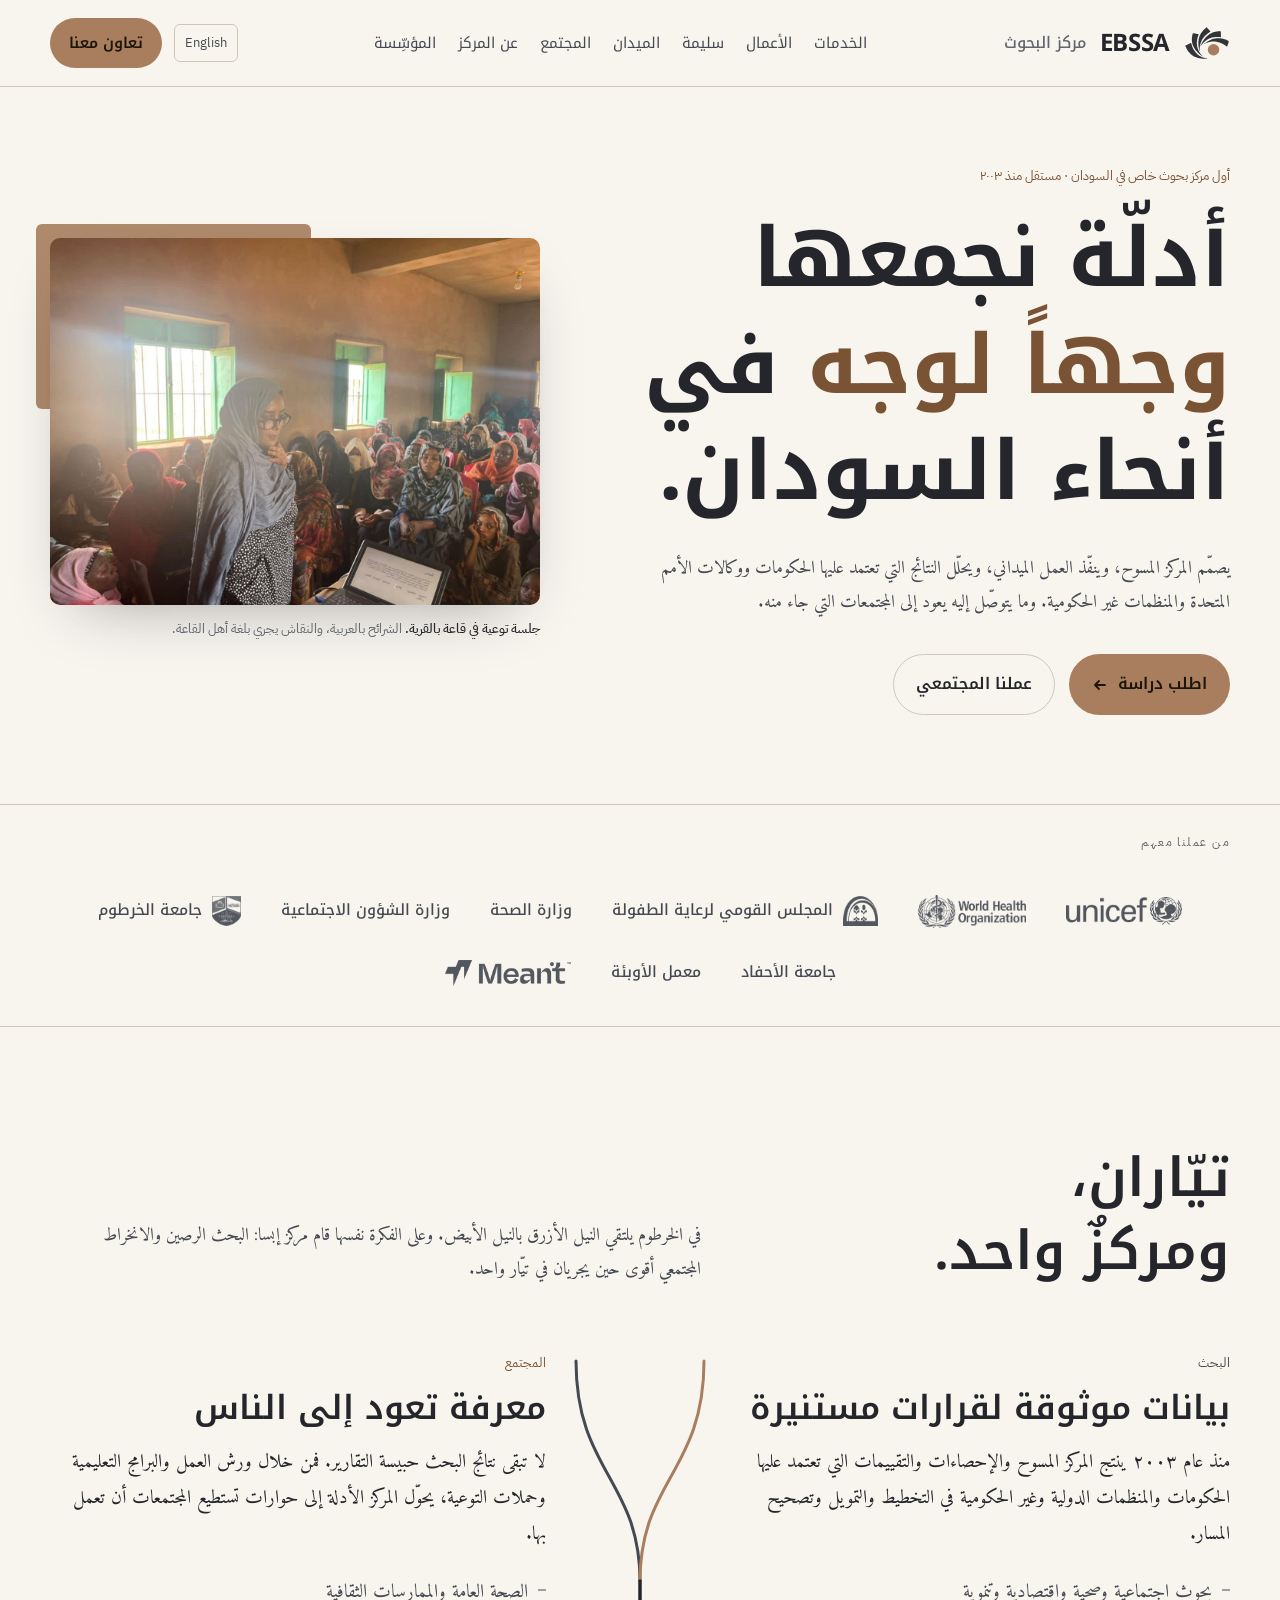
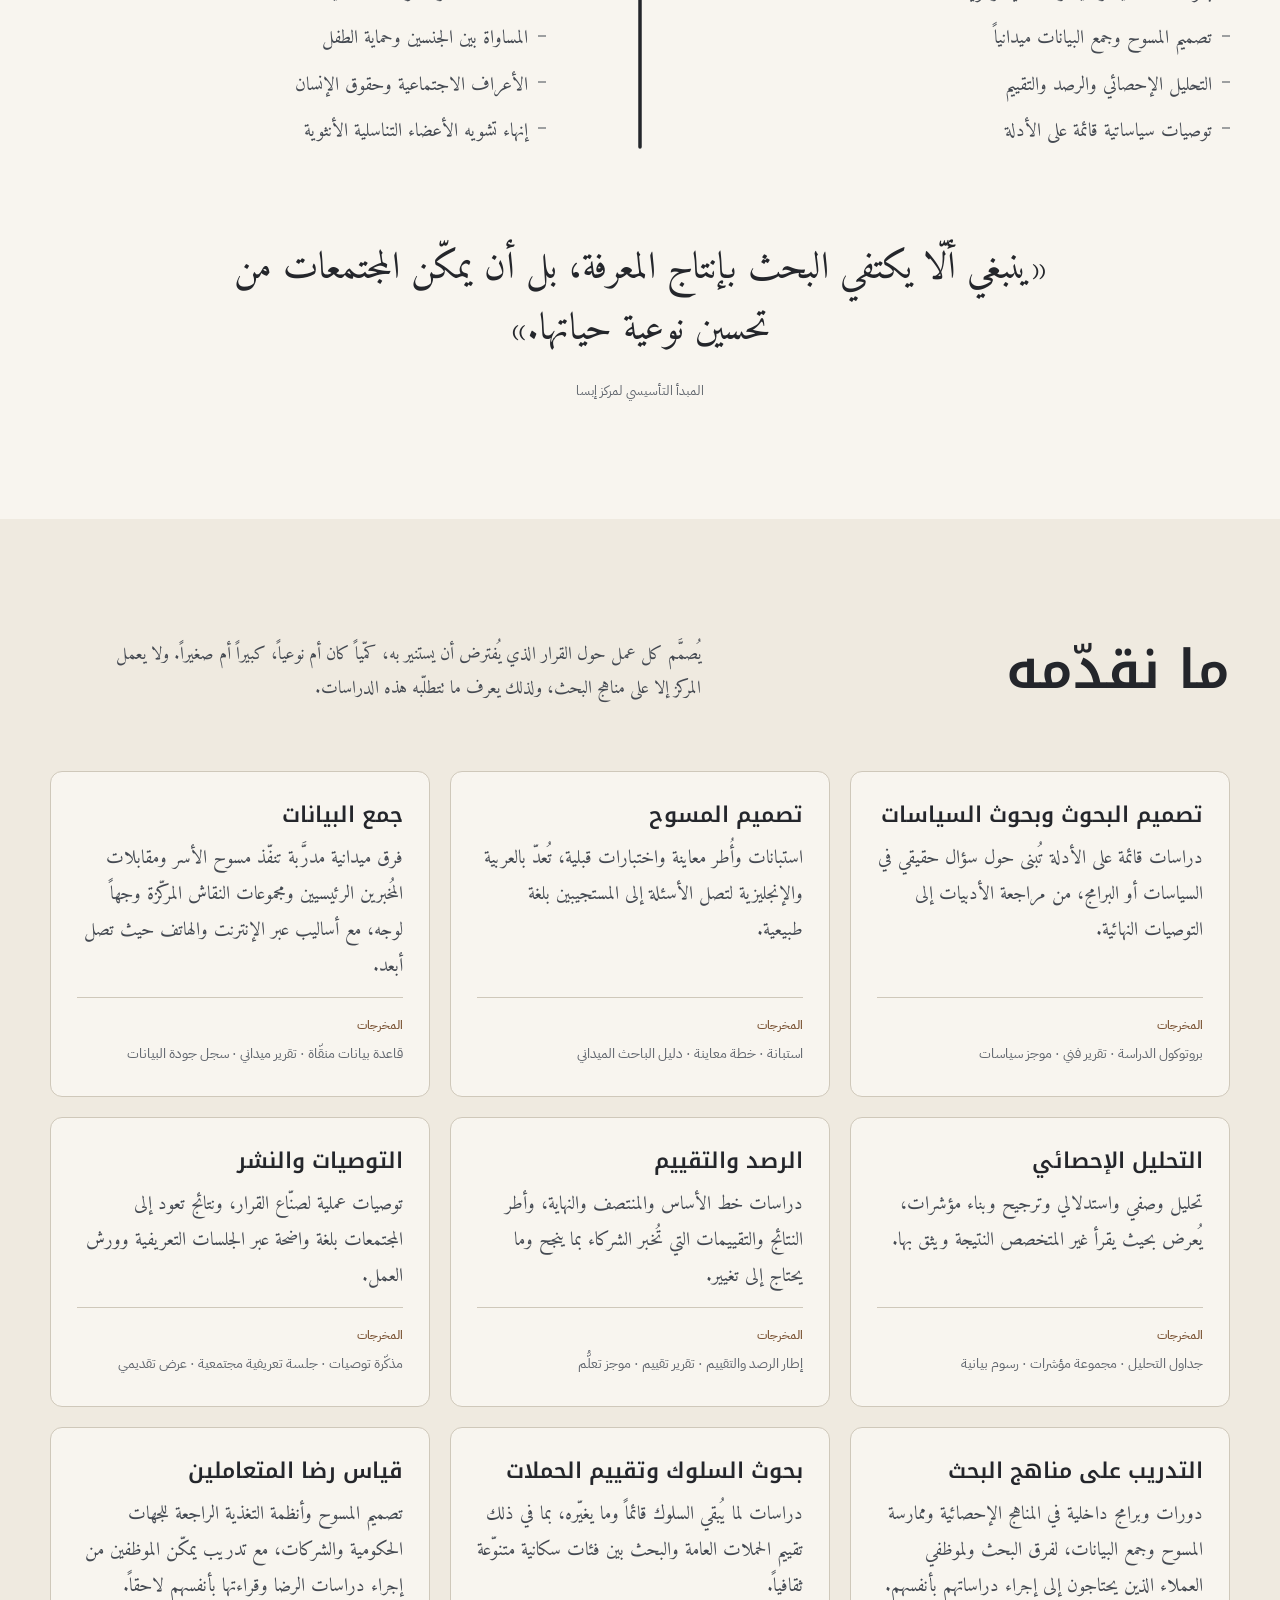
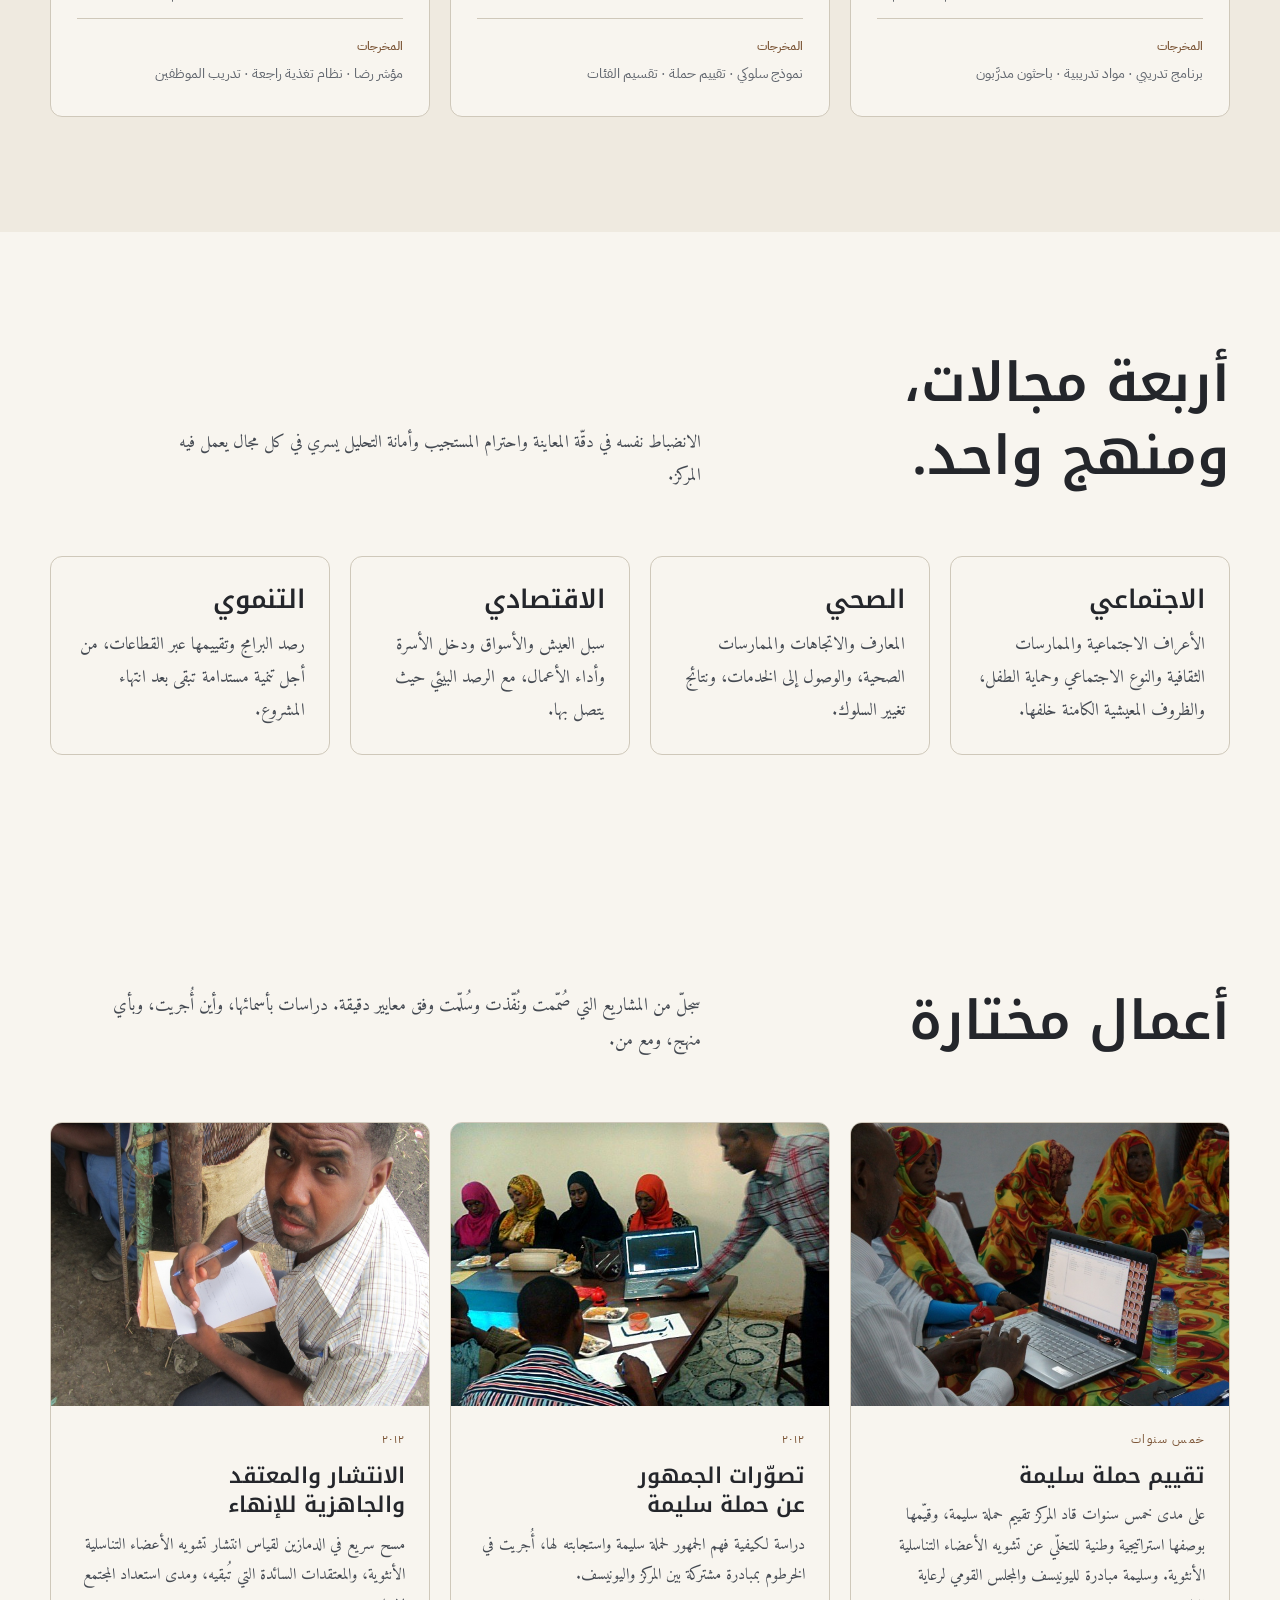
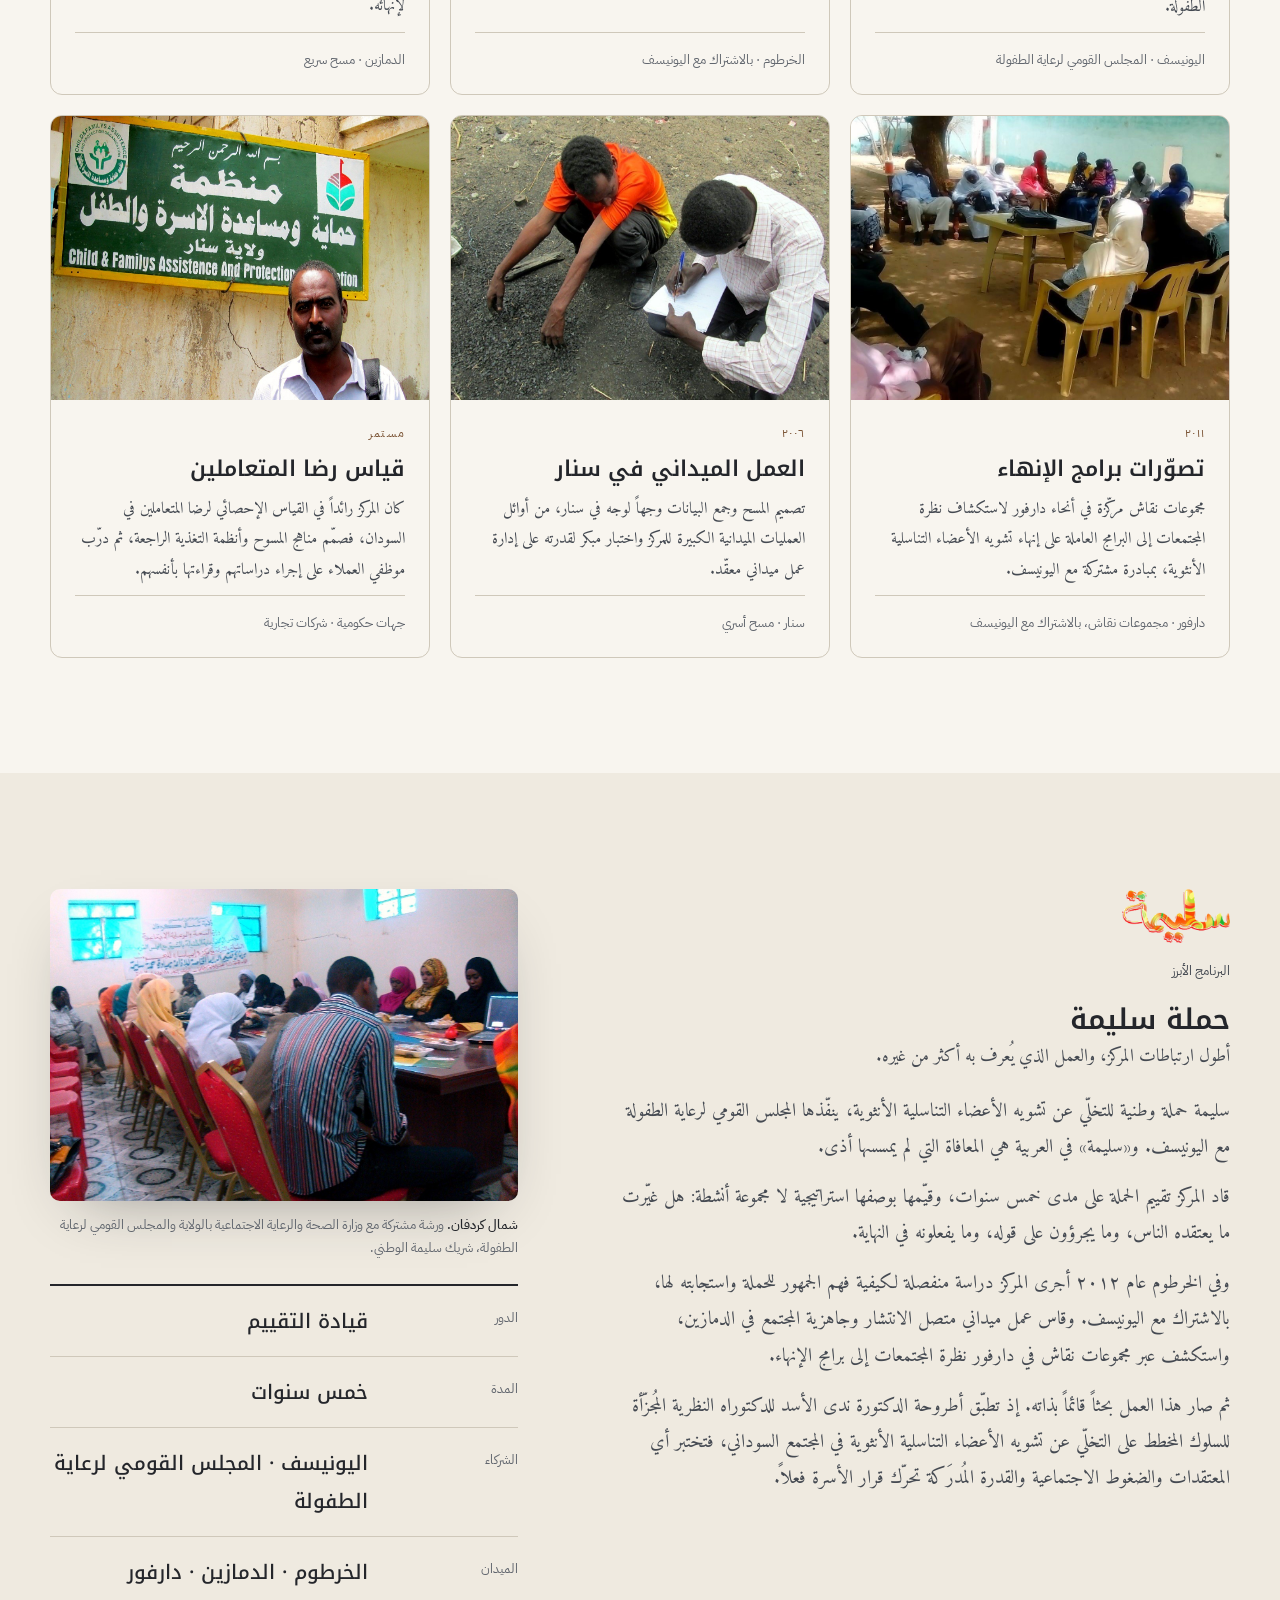
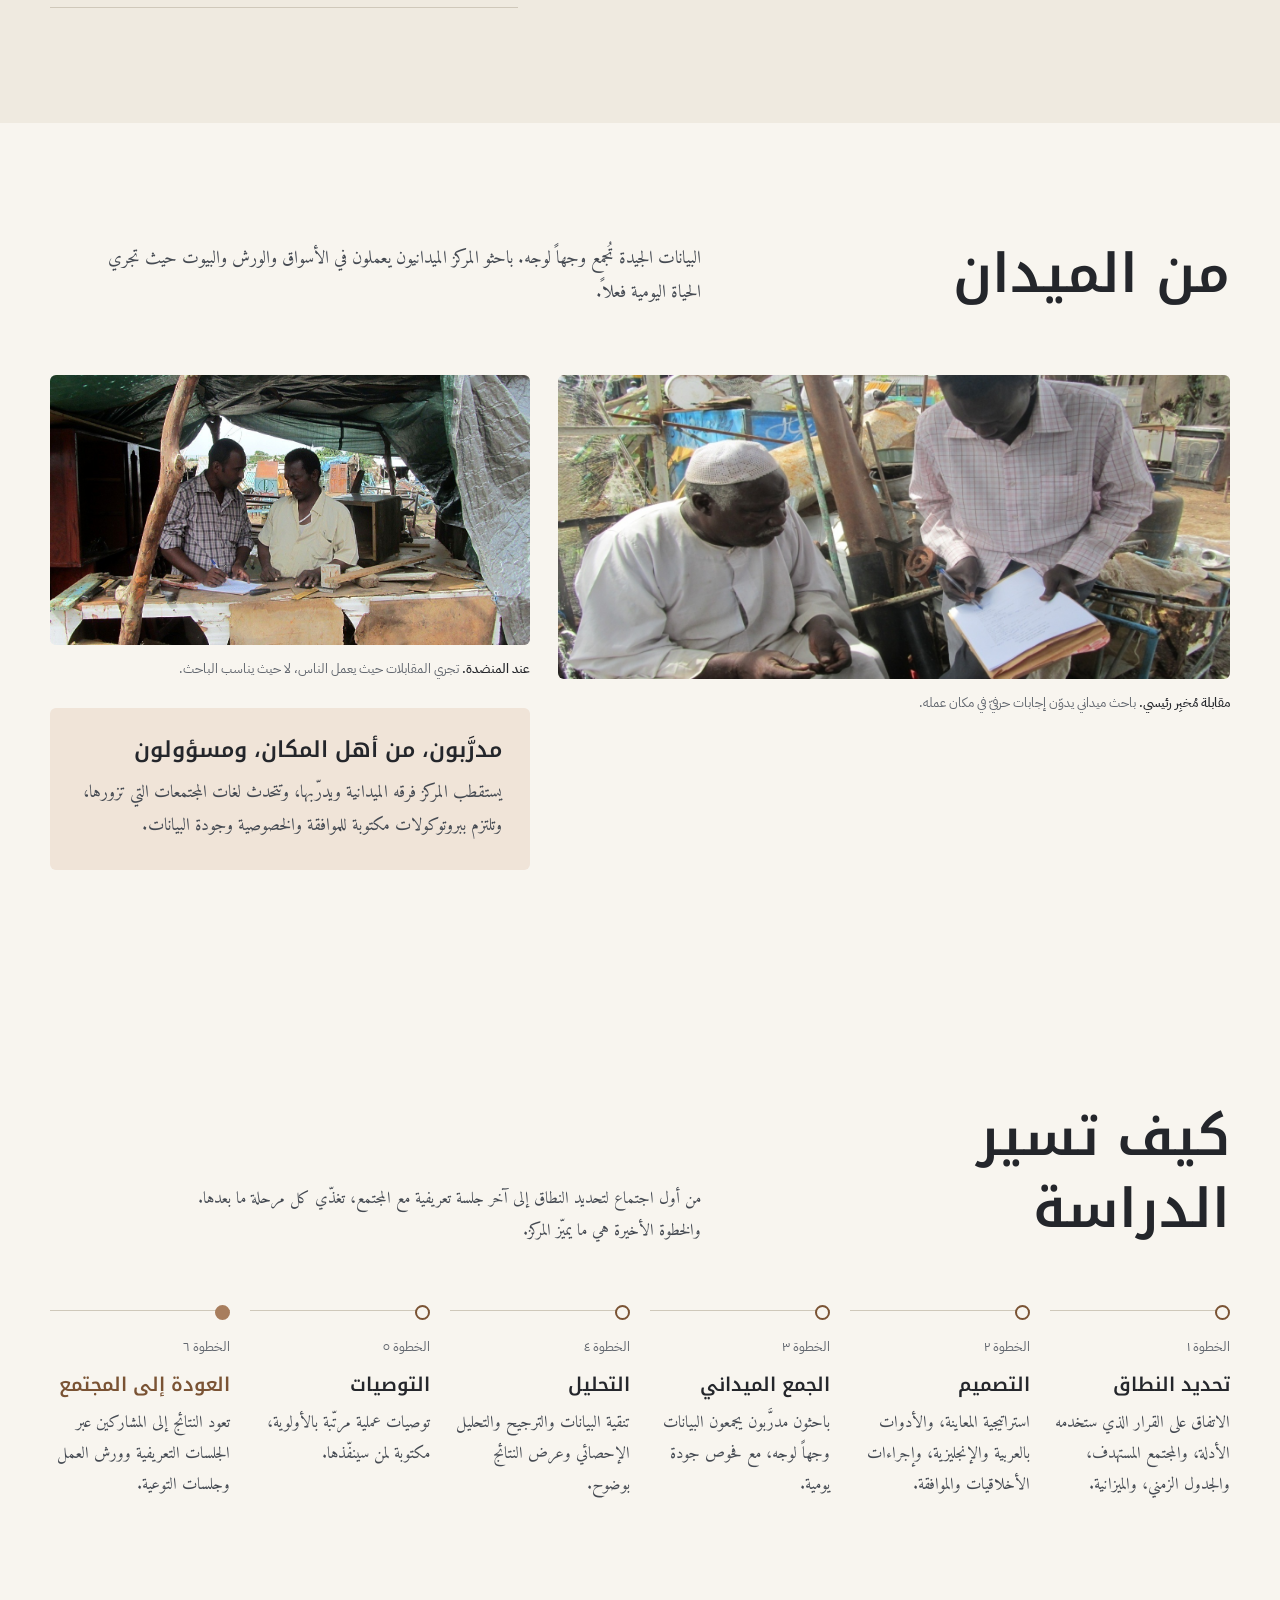
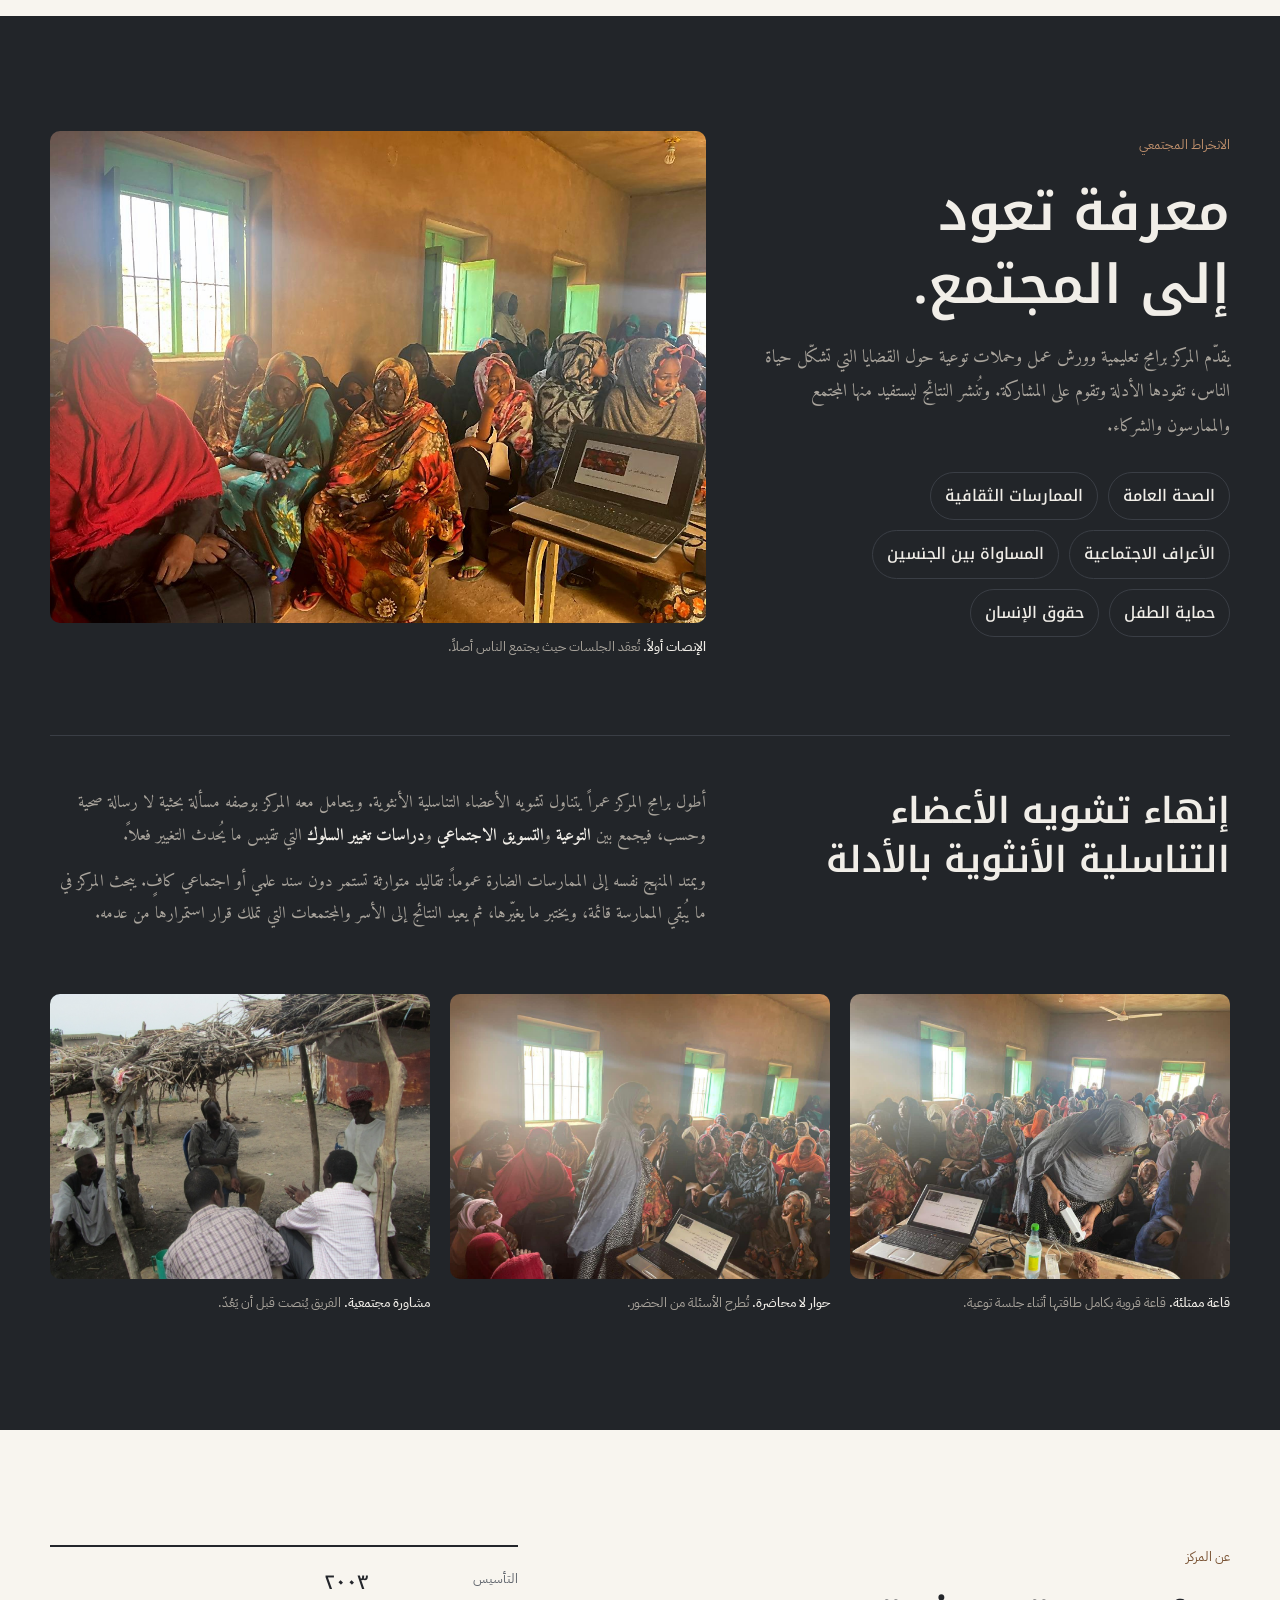
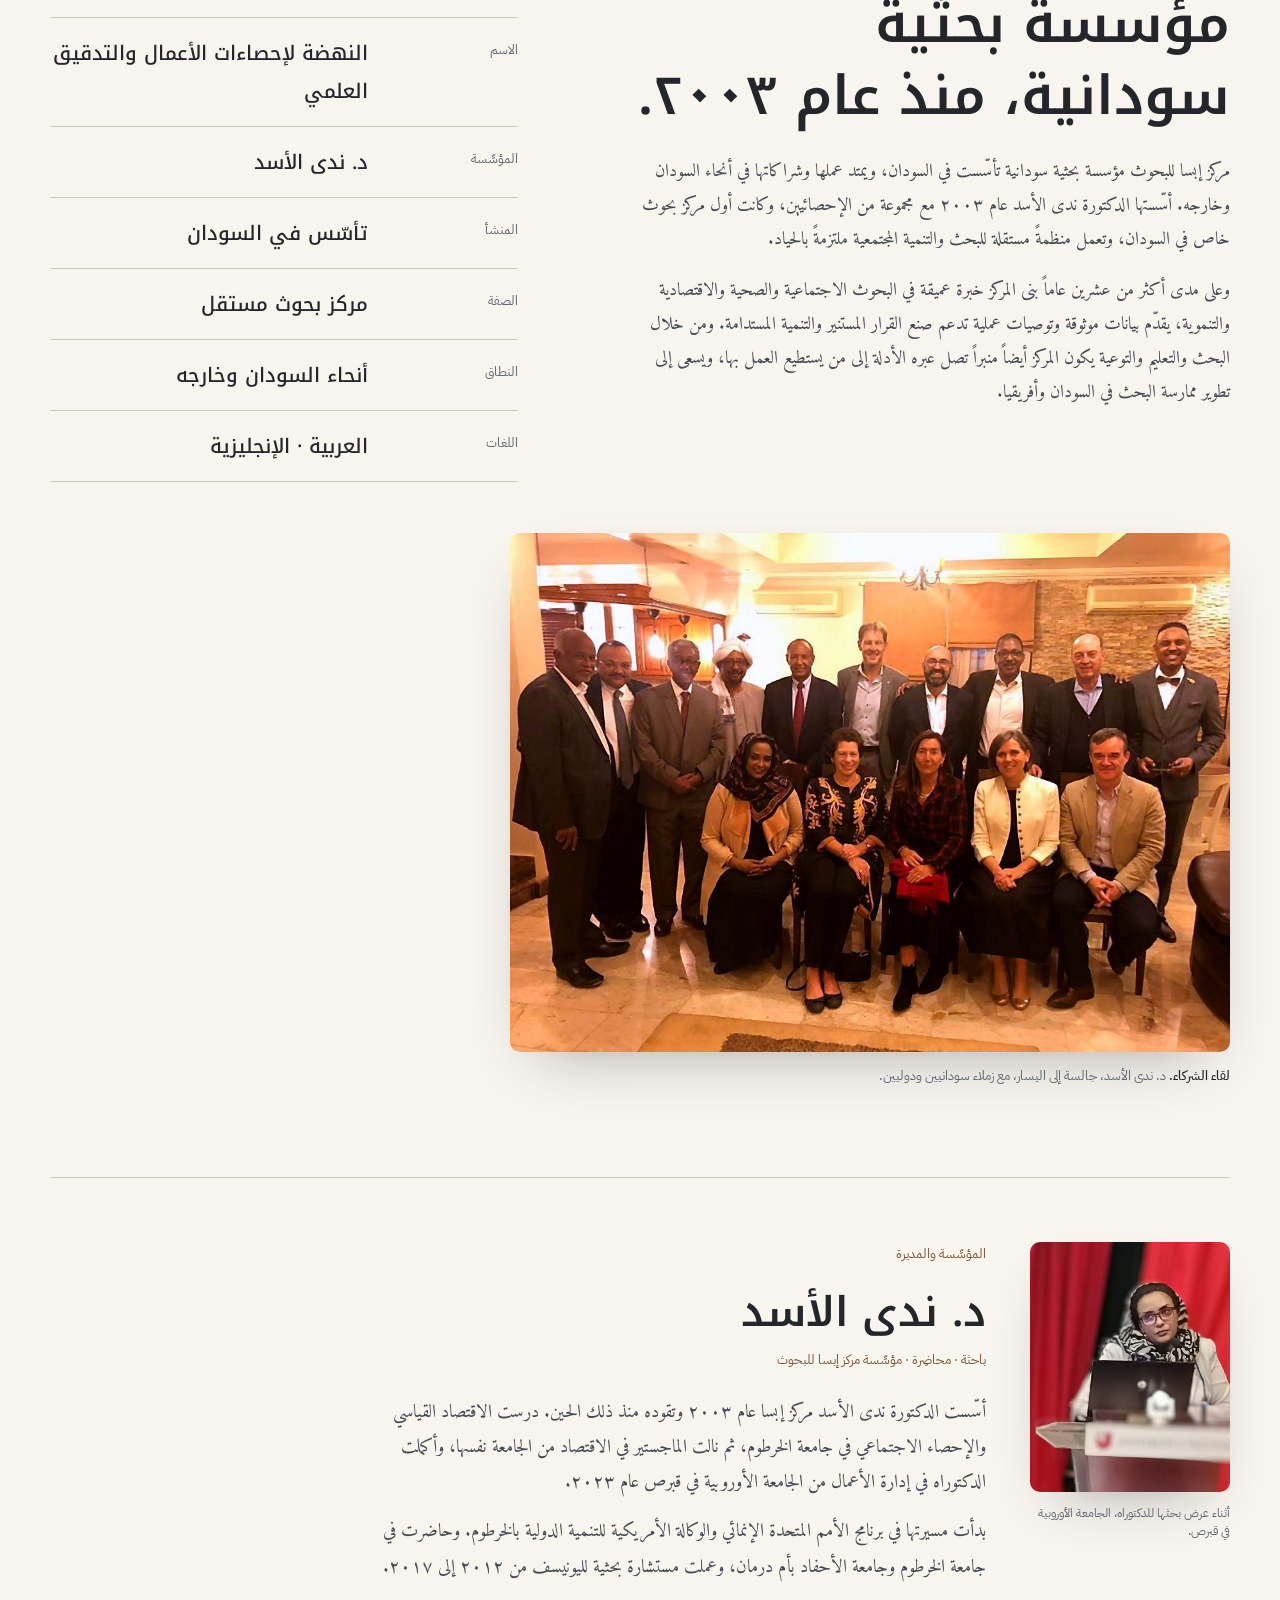
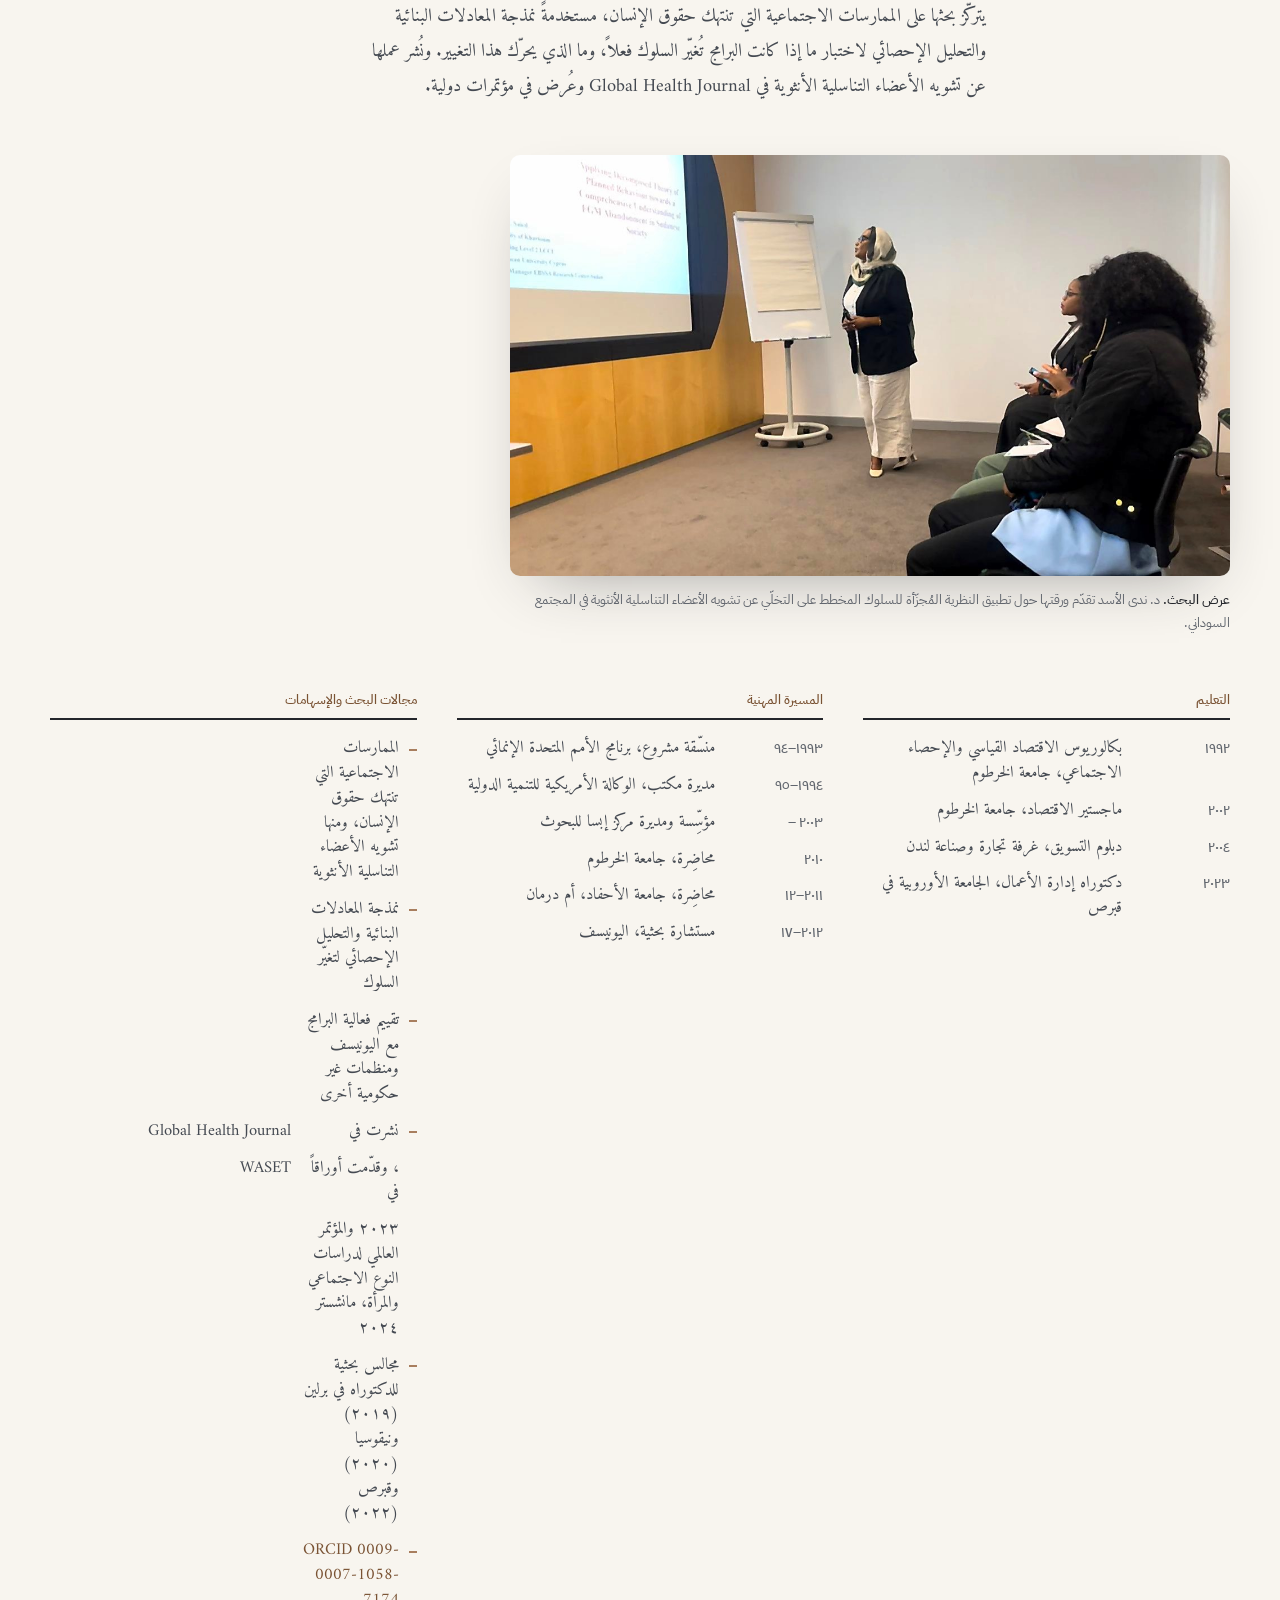
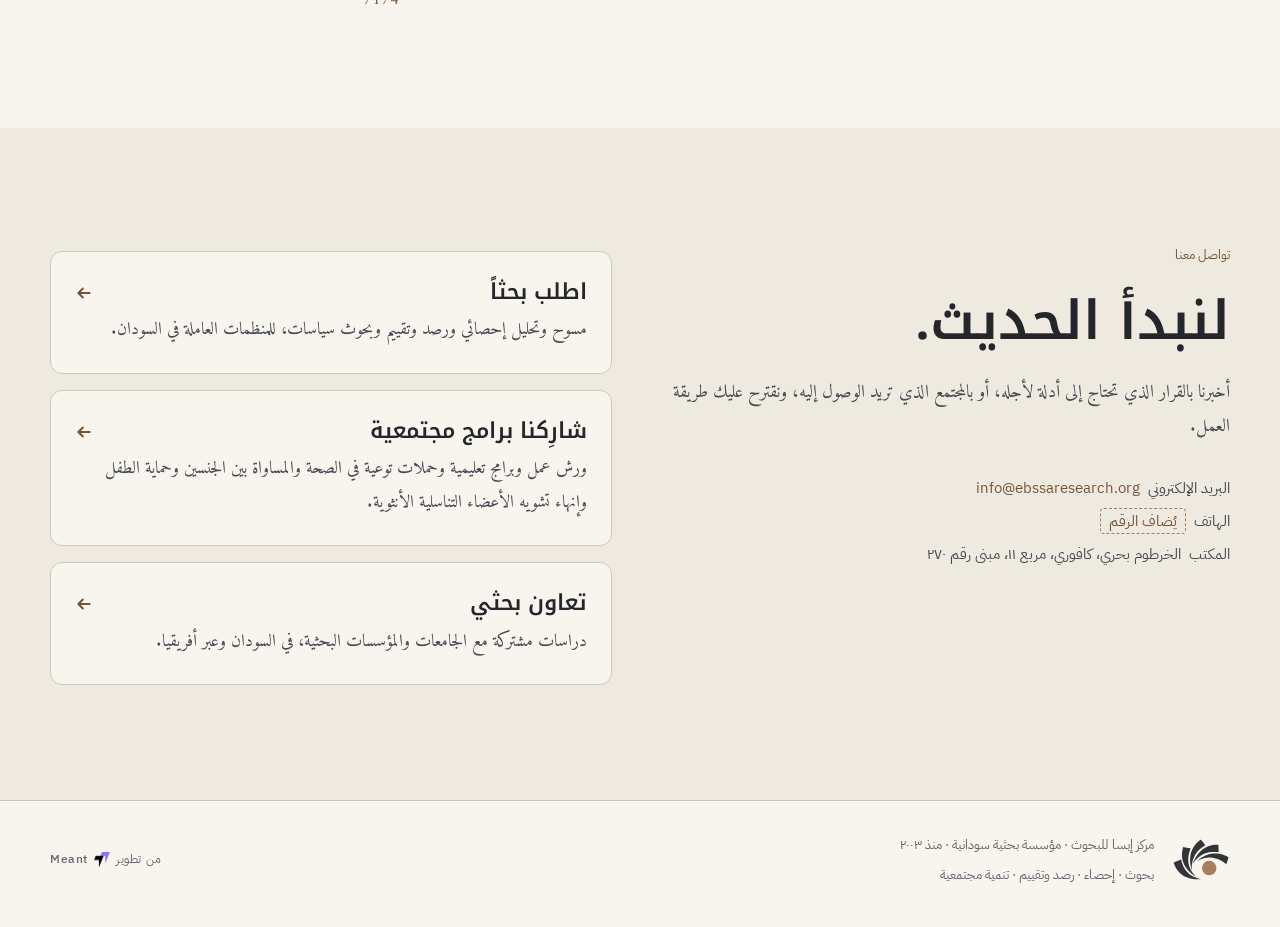
==== ar/index.html @ e66cce64 "Rework the hero, and give every partner a readable name The hero photograph is now Dr. Nada Alassad " ====
<!doctype html>
<html lang="ar" dir="rtl">
<head>
<meta charset="utf-8">
<meta name="viewport" content="width=device-width, initial-scale=1">
<link rel="icon" type="image/svg+xml" href="../images/ebssa-mark.svg">
<link rel="apple-touch-icon" href="../images/ebssa-icon-180.png">
<title>مركز إبسا للبحوث</title>
<meta name="description" content="مركز إبسا للبحوث مؤسسة بحثية سودانية تقدّم البحوث والتحليل الإحصائي والرصد والتقييم والتنمية المجتمعية منذ ٢٠٠٣.">
<link rel="canonical" href="https://www.ebssaresearch.org/ar/">
<meta property="og:type" content="website">
<meta property="og:site_name" content="EBSSA Research Center">
<meta property="og:title" content="مركز إبسا للبحوث">
<meta property="og:description" content="مركز إبسا للبحوث مؤسسة بحثية سودانية تقدّم البحوث والتحليل الإحصائي والرصد والتقييم والتنمية المجتمعية منذ ٢٠٠٣.">
<meta property="og:url" content="https://www.ebssaresearch.org/ar/">
<meta property="og:image" content="https://www.ebssaresearch.org/images/share.jpg">
<meta property="og:image:secure_url" content="https://www.ebssaresearch.org/images/share.jpg">
<meta property="og:image:type" content="image/jpeg">
<meta property="og:image:width" content="1200">
<meta property="og:image:height" content="630">
<meta property="og:image:alt" content="شعار مركز إبسا للبحوث بجانب صورة من جلسة توعية مجتمعية في السودان">
<meta property="og:locale" content="ar_SD">
<meta property="og:locale:alternate" content="en_US">
<meta name="twitter:image" content="https://www.ebssaresearch.org/images/share.jpg">
<meta name="twitter:image:alt" content="شعار مركز إبسا للبحوث بجانب صورة من جلسة توعية مجتمعية في السودان">
<meta name="twitter:card" content="summary_large_image">
<link rel="alternate" hreflang="en" href="https://www.ebssaresearch.org/">
<link rel="alternate" hreflang="ar" href="https://www.ebssaresearch.org/ar/">
<link rel="preconnect" href="https://fonts.googleapis.com">
<link rel="preconnect" href="https://fonts.gstatic.com" crossorigin>
<link rel="stylesheet" href="https://fonts.googleapis.com/css2?family=Amiri:wght@400;700&family=IBM+Plex+Sans+Arabic:wght@400;500;600&family=Noto+Kufi+Arabic:wght@500;600;700&display=swap">
<link rel="stylesheet" href="../styles.css">
<script type="application/ld+json">
{
  "@context": "https://schema.org",
  "@type": "ResearchOrganization",
  "name": "EBSSA Research Center",
  "alternateName": "مركز إبسا للبحوث",
  "url": "https://www.ebssaresearch.org/",
  "logo": "https://www.ebssaresearch.org/images/ebssa-logo.png",
  "image": "https://www.ebssaresearch.org/images/share.jpg",
  "email": "info@ebssaresearch.org",
  "foundingDate": "2003",
  "founder": {
    "@type": "Person",
    "name": "Dr. Nada Alassad",
    "jobTitle": "Founder and Director",
    "identifier": "https://orcid.org/0009-0007-1058-7174"
  },
  "address": {
    "@type": "PostalAddress",
    "streetAddress": "Kafori, Block 11, Building 270",
    "addressLocality": "Khartoum North",
    "addressCountry": "SD"
  },
  "areaServed": "Sudan",
  "knowsLanguage": [
    "en",
    "ar"
  ],
  "description": "EBSSA Research Center is a Sudanese research institution established in Sudan, delivering research, statistical analysis, monitoring and evaluation, and community development since 2003."
}
</script>
</head>
<body>
<header class="nav">
  <div class="wrap">
    <a class="brand" href="#top" aria-label="مركز إبسا للبحوث، الصفحة الرئيسية">
      <img src="../images/ebssa-mark.svg" width="30" height="30" alt="" aria-hidden="true">
      <b>EBSSA</b><span>مركز البحوث</span>
    </a>
    <nav class="links" aria-label="أقسام الصفحة">
      <a href="#services">الخدمات</a>
      <a href="#work">الأعمال</a>
      <a href="#saleema">سليمة</a>
      <a href="#field">الميدان</a>
      <a href="#community">المجتمع</a>
      <a href="#about">عن المركز</a>
      <a href="#founder">المؤسِّسة</a>
    </nav>
    <div style="display:flex;gap:12px;align-items:center">
      <a class="lang" href="../" lang="en" dir="ltr" title="English version">English</a>
      <a class="btn btn-primary" href="#contact">تعاون معنا</a>
    </div>
  </div>
</header>

<main id="top">
  <section class="hero">
    <div class="wrap">
      <div>
        <p class="eyebrow">أول مركز بحوث خاص في السودان · مستقل منذ ٢٠٠٣</p>
        <h1>أدلّة نجمعها <em>وجهاً لوجه</em> في أنحاء السودان.</h1>
        <p class="lede">يصمّم المركز المسوح، وينفّذ العمل الميداني، ويحلّل النتائج التي تعتمد عليها الحكومات ووكالات الأمم المتحدة والمنظمات غير الحكومية. وما يتوصّل إليه يعود إلى المجتمعات التي جاء منه.</p>
        <div class="cta">
          <a class="btn btn-primary" href="#contact">اطلب دراسة <svg viewBox="0 0 16 16" fill="none" stroke="currentColor" stroke-width="1.8" stroke-linecap="round" stroke-linejoin="round" aria-hidden="true"><path d="M3 8h10M9 4l4 4-4 4"/></svg></a>
          <a class="btn btn-ghost" href="#community">عملنا المجتمعي</a>
        </div>
      </div>
      <figure class="figure">
        <img src="../images/awareness-session-speaking.jpg" width="1280" height="958" alt="الدكتورة ندى الأسد تتحدث إلى قاعة ممتلئة بالنساء الجالسات في قاعة قروية تدخلها أشعة الشمس عبر نوافذ خضراء، وأمامها حاسوب يعرض شرائح بالعربية.">
        <figcaption><b>جلسة توعية في قاعة بالقرية.</b> الشرائح بالعربية، والنقاش يجري بلغة أهل القاعة.</figcaption>
      </figure>
    </div>
    <div class="clients">
      <div class="wrap">
        <p class="label">من عملنا معهم</p>
        <ul class="partner-band">
          <li><a href="https://www.unicef.org/sudan/" target="_blank" rel="noopener noreferrer"><span class="lg l-unicef" role="img" aria-label="UNICEF"></span></a></li>
          <li><a href="https://www.emro.who.int/countries/sdn" target="_blank" rel="noopener noreferrer"><span class="lg l-who" role="img" aria-label="World Health Organization"></span></a></li>
          <li><a href="https://www.nccw.gov.sd" target="_blank" rel="noopener noreferrer"><span class="lg l-nccw" aria-hidden="true"></span><span class="pn">المجلس القومي لرعاية الطفولة</span></a></li>
          <li><span>وزارة الصحة</span></li>
          <li><span>وزارة الشؤون الاجتماعية</span></li>
          <li><a href="https://uofk.edu" target="_blank" rel="noopener noreferrer"><span class="lg l-uofk" aria-hidden="true"></span><span class="pn">جامعة الخرطوم</span></a></li>
          <li><span>جامعة الأحفاد</span></li>
          <li><span>معمل الأوبئة</span></li>
          <li><a href="https://meant.space" target="_blank" rel="noopener noreferrer"><span class="lg l-meant" role="img" aria-label="Meant"></span></a></li>
        </ul>
      </div>
    </div>
  </section>

  <section class="sec confluence" id="mission">
    <div class="wrap">
      <div class="sec-head">
        <h2>تيّاران، ومركزٌ واحد.</h2>
        <p class="lede">في الخرطوم يلتقي النيل الأزرق بالنيل الأبيض. وعلى الفكرة نفسها قام مركز إبسا: البحث الرصين والانخراط المجتمعي أقوى حين يجريان في تيّار واحد.</p>
      </div>
      <div class="grid">
        <div class="current research">
          <span class="tag">البحث</span>
          <h3>بيانات موثوقة لقرارات مستنيرة</h3>
          <p>منذ عام ٢٠٠٣ ينتج المركز المسوح والإحصاءات والتقييمات التي تعتمد عليها الحكومات والمنظمات الدولية وغير الحكومية في التخطيط والتمويل وتصحيح المسار.</p>
          <ul>
            <li>بحوث اجتماعية وصحية واقتصادية وتنموية</li>
            <li>تصميم المسوح وجمع البيانات ميدانياً</li>
            <li>التحليل الإحصائي والرصد والتقييم</li>
            <li>توصيات سياساتية قائمة على الأدلة</li>
          </ul>
        </div>
        <div class="river" aria-hidden="true">
          <svg viewBox="0 0 140 400" preserveAspectRatio="xMidYMid meet">
            <g class="draw">
              <path class="a" d="M6 10 C6 120 70 130 70 230"/>
              <path class="b" d="M134 10 C134 120 70 130 70 230"/>
              <path class="c" d="M70 230 L70 396"/>
            </g>
          </svg>
        </div>
        <div class="current community">
          <span class="tag">المجتمع</span>
          <h3>معرفة تعود إلى الناس</h3>
          <p>لا تبقى نتائج البحث حبيسة التقارير. فمن خلال ورش العمل والبرامج التعليمية وحملات التوعية، يحوّل المركز الأدلة إلى حوارات تستطيع المجتمعات أن تعمل بها.</p>
          <ul>
            <li>الصحة العامة والممارسات الثقافية</li>
            <li>المساواة بين الجنسين وحماية الطفل</li>
            <li>الأعراف الاجتماعية وحقوق الإنسان</li>
            <li>إنهاء تشويه الأعضاء التناسلية الأنثوية</li>
          </ul>
        </div>
      </div>
      <blockquote class="quote">
        <p>«ينبغي ألّا يكتفي البحث بإنتاج المعرفة، بل أن يمكّن المجتمعات من تحسين نوعية حياتها.»</p>
        <cite>المبدأ التأسيسي لمركز إبسا</cite>
      </blockquote>
    </div>
  </section>

  <section class="sec services" id="services">
    <div class="wrap">
      <div class="sec-head">
        <h2>ما نقدّمه</h2>
        <p class="lede">يُصمَّم كل عمل حول القرار الذي يُفترض أن يستنير به، كمّياً كان أم نوعياً، كبيراً أم صغيراً. ولا يعمل المركز إلا على مناهج البحث، ولذلك يعرف ما تتطلّبه هذه الدراسات.</p>
      </div>
      <ul class="svc" aria-label="Services">
        <li class="card">
          <h3>تصميم البحوث وبحوث السياسات</h3>
          <p>دراسات قائمة على الأدلة تُبنى حول سؤال حقيقي في السياسات أو البرامج، من مراجعة الأدبيات إلى التوصيات النهائية.</p>
          <div class="out"><b>المخرجات</b>بروتوكول الدراسة · تقرير فني · موجز سياسات</div>
        </li>
        <li class="card">
          <h3>تصميم المسوح</h3>
          <p>استبانات وأُطر معاينة واختبارات قبلية، تُعدّ بالعربية والإنجليزية لتصل الأسئلة إلى المستجيبين بلغة طبيعية.</p>
          <div class="out"><b>المخرجات</b>استبانة · خطة معاينة · دليل الباحث الميداني</div>
        </li>
        <li class="card">
          <h3>جمع البيانات</h3>
          <p>فرق ميدانية مدرَّبة تنفّذ مسوح الأسر ومقابلات المُخبرين الرئيسيين ومجموعات النقاش المركّزة وجهاً لوجه، مع أساليب عبر الإنترنت والهاتف حيث تصل أبعد.</p>
          <div class="out"><b>المخرجات</b>قاعدة بيانات منقّاة · تقرير ميداني · سجل جودة البيانات</div>
        </li>
        <li class="card">
          <h3>التحليل الإحصائي</h3>
          <p>تحليل وصفي واستدلالي وترجيح وبناء مؤشرات، يُعرض بحيث يقرأ غير المتخصص النتيجة ويثق بها.</p>
          <div class="out"><b>المخرجات</b>جداول التحليل · مجموعة مؤشرات · رسوم بيانية</div>
        </li>
        <li class="card">
          <h3>الرصد والتقييم</h3>
          <p>دراسات خط الأساس والمنتصف والنهاية، وأطر النتائج والتقييمات التي تُخبر الشركاء بما ينجح وما يحتاج إلى تغيير.</p>
          <div class="out"><b>المخرجات</b>إطار الرصد والتقييم · تقرير تقييم · موجز تعلُّم</div>
        </li>
        <li class="card">
          <h3>التوصيات والنشر</h3>
          <p>توصيات عملية لصنّاع القرار، ونتائج تعود إلى المجتمعات بلغة واضحة عبر الجلسات التعريفية وورش العمل.</p>
          <div class="out"><b>المخرجات</b>مذكّرة توصيات · جلسة تعريفية مجتمعية · عرض تقديمي</div>
        </li>
        <li class="card">
          <h3>التدريب على مناهج البحث</h3>
          <p>دورات وبرامج داخلية في المناهج الإحصائية وممارسة المسوح وجمع البيانات، لفرق البحث ولموظفي العملاء الذين يحتاجون إلى إجراء دراساتهم بأنفسهم.</p>
          <div class="out"><b>المخرجات</b>برنامج تدريبي · مواد تدريبية · باحثون مدرَّبون</div>
        </li>
        <li class="card">
          <h3>بحوث السلوك وتقييم الحملات</h3>
          <p>دراسات لما يُبقي السلوك قائماً وما يغيّره، بما في ذلك تقييم الحملات العامة والبحث بين فئات سكانية متنوّعة ثقافياً.</p>
          <div class="out"><b>المخرجات</b>نموذج سلوكي · تقييم حملة · تقسيم الفئات</div>
        </li>
        <li class="card">
          <h3>قياس رضا المتعاملين</h3>
          <p>تصميم المسوح وأنظمة التغذية الراجعة للجهات الحكومية والشركات، مع تدريب يمكّن الموظفين من إجراء دراسات الرضا وقراءتها بأنفسهم لاحقاً.</p>
          <div class="out"><b>المخرجات</b>مؤشر رضا · نظام تغذية راجعة · تدريب الموظفين</div>
        </li>
      </ul>
    </div>
  </section>

  <section class="sec domains">
    <div class="wrap">
      <div class="sec-head">
        <h2>أربعة مجالات، ومنهج واحد.</h2>
        <p class="lede">الانضباط نفسه في دقّة المعاينة واحترام المستجيب وأمانة التحليل يسري في كل مجال يعمل فيه المركز.</p>
      </div>
      <div class="row">
        <div class="card"><h3>الاجتماعي</h3><p>الأعراف الاجتماعية والممارسات الثقافية والنوع الاجتماعي وحماية الطفل، والظروف المعيشية الكامنة خلفها.</p></div>
        <div class="card"><h3>الصحي</h3><p>المعارف والاتجاهات والممارسات الصحية، والوصول إلى الخدمات، ونتائج تغيير السلوك.</p></div>
        <div class="card"><h3>الاقتصادي</h3><p>سبل العيش والأسواق ودخل الأسرة وأداء الأعمال، مع الرصد البيئي حيث يتصل بها.</p></div>
        <div class="card"><h3>التنموي</h3><p>رصد البرامج وتقييمها عبر القطاعات، من أجل تنمية مستدامة تبقى بعد انتهاء المشروع.</p></div>
      </div>
    </div>
  </section>

  <section class="sec work" id="work">
    <div class="wrap">
      <div class="sec-head">
        <h2>أعمال مختارة</h2>
        <p class="lede">سجلّ من المشاريع التي صُمّمت ونُفّذت وسُلّمت وفق معايير دقيقة. دراسات بأسمائها، وأين أُجريت، وبأي منهج، ومع من.</p>
      </div>
      <ol class="work-list">
        <li class="card">
          <img src="../images/womens-workshop.jpg" loading="lazy" alt="نساء بأثواب زاهية يجلسن حول طاولة في ورشة تقييم حملة سليمة بينما يُدخل ميسِّر البيانات على حاسوب محمول.">
          <div class="body">
          <span class="yr">خمس سنوات</span>
          <h3>تقييم حملة سليمة</h3>
          <p>على مدى خمس سنوات قاد المركز تقييم حملة سليمة، وقيّمها بوصفها استراتيجية وطنية للتخلّي عن تشويه الأعضاء التناسلية الأنثوية. وسليمة مبادرة لليونيسف والمجلس القومي لرعاية الطفولة.</p>
          <p class="with">اليونيسف · المجلس القومي لرعاية الطفولة</p>
          </div>
        </li>
        <li class="card">
          <img src="../images/saleema-khartoum.jpg" loading="lazy" alt="مشاركون حول طاولة طويلة في جلسة للمركز بالخرطوم، أمامهم أوراق وحاسوب محمول.">
          <div class="body">
          <span class="yr">٢٠١٢</span>
          <h3>تصوّرات الجمهور عن حملة سليمة</h3>
          <p>دراسة لكيفية فهم الجمهور لحملة سليمة واستجابته لها، أُجريت في الخرطوم بمبادرة مشتركة بين المركز واليونيسف.</p>
          <p class="with">الخرطوم · بالاشتراك مع اليونيسف</p>
          </div>
        </li>
        <li class="card">
          <img src="../images/survey-enumeration.jpg" loading="lazy" alt="باحث ميداني شاب من المركز يجلس القرفصاء واضعاً استمارة ورقية فوق حزمة من الأظرف وممسكاً قلماً.">
          <div class="body">
          <span class="yr">٢٠١٢</span>
          <h3>الانتشار والمعتقد والجاهزية للإنهاء</h3>
          <p>مسح سريع في الدمازين لقياس انتشار تشويه الأعضاء التناسلية الأنثوية، والمعتقدات السائدة التي تُبقيه، ومدى استعداد المجتمع لإنهائه.</p>
          <p class="with">الدمازين · مسح سريع</p>
          </div>
        </li>
        <li class="card">
          <img src="../images/darfur-focus-group.jpg" loading="lazy" alt="مجموعة نقاش مركّزة تجلس في دائرة من الكراسي البلاستيكية في ظل شجرة كبيرة، رجالاً ونساءً.">
          <div class="body">
          <span class="yr">٢٠١١</span>
          <h3>تصوّرات برامج الإنهاء</h3>
          <p>مجموعات نقاش مركّزة في أنحاء دارفور لاستكشاف نظرة المجتمعات إلى البرامج العاملة على إنهاء تشويه الأعضاء التناسلية الأنثوية، بمبادرة مشتركة مع اليونيسف.</p>
          <p class="with">دارفور · مجموعات نقاش، بالاشتراك مع اليونيسف</p>
          </div>
        </li>
        <li class="card">
          <img src="../images/sennar-fieldwork.jpg" loading="lazy" alt="باحث ميداني يدوّن في استمارة مسح بينما يفرز تاجر فحم بضاعته على الأرض بجانبه.">
          <div class="body">
          <span class="yr">٢٠٠٦</span>
          <h3>العمل الميداني في سنار</h3>
          <p>تصميم المسح وجمع البيانات وجهاً لوجه في سنار، من أوائل العمليات الميدانية الكبيرة للمركز واختبار مبكر لقدرته على إدارة عمل ميداني معقّد.</p>
          <p class="with">سنار · مسح أسري</p>
          </div>
        </li>
        <li class="card">
          <img src="../images/team-analysis.jpg" loading="lazy" alt="فريق من المركز يعمل معاً على الوثائق وحاسوب محمول.">
          <div class="body">
          <span class="yr">مستمر</span>
          <h3>قياس رضا المتعاملين</h3>
          <p>كان المركز رائداً في القياس الإحصائي لرضا المتعاملين في السودان، فصمّم مناهج المسوح وأنظمة التغذية الراجعة، ثم درّب موظفي العملاء على إجراء دراساتهم وقراءتها بأنفسهم.</p>
          <p class="with">جهات حكومية · شركات تجارية</p>
          </div>
        </li>
      </ol>
    </div>
  </section>

  <section class="sec saleema" id="saleema">
    <div class="wrap">
      <div class="grid">
        <div>
          <img class="saleema-logo" src="../images/saleema-logo.png" width="299" height="150" alt="شعار حملة سليمة، كلمة سليمة بخط عربي." loading="lazy">
          <p class="eyebrow">البرنامج الأبرز</p>
          <h2>حملة سليمة</h2>
          <p class="lede">أطول ارتباطات المركز، والعمل الذي يُعرف به أكثر من غيره.</p>
          <p>سليمة حملة وطنية للتخلّي عن تشويه الأعضاء التناسلية الأنثوية، ينفّذها المجلس القومي لرعاية الطفولة مع اليونيسف. و«سليمة» في العربية هي المعافاة التي لم يمسسها أذى.</p>
          <p>قاد المركز تقييم الحملة على مدى خمس سنوات، وقيّمها بوصفها استراتيجية لا مجموعة أنشطة: هل غيّرت ما يعتقده الناس، وما يجرؤون على قوله، وما يفعلونه في النهاية.</p>
          <p>وفي الخرطوم عام ٢٠١٢ أجرى المركز دراسة منفصلة لكيفية فهم الجمهور للحملة واستجابته لها، بالاشتراك مع اليونيسف. وقاس عمل ميداني متصل الانتشار وجاهزية المجتمع في الدمازين، واستكشف عبر مجموعات نقاش في دارفور نظرة المجتمعات إلى برامج الإنهاء.</p>
          <p>ثم صار هذا العمل بحثاً قائماً بذاته. إذ تطبّق أطروحة الدكتورة ندى الأسد للدكتوراه النظرية المُجزّأة للسلوك المخطط على التخلّي عن تشويه الأعضاء التناسلية الأنثوية في المجتمع السوداني، فتختبر أي المعتقدات والضغوط الاجتماعية والقدرة المُدرَكة تحرّك قرار الأسرة فعلاً.</p>
        </div>
        <div>
          <figure class="figure">
            <img src="../images/workshop-kordofan.jpg" width="1467" height="1100" loading="lazy" alt="مشاركون حول طاولة طويلة تحت لافتة بالعربية تحمل اسم ولاية شمال كردفان ووزارة الصحة والرعاية الاجتماعية والمجلس القومي لرعاية الطفولة والمركز.">
            <figcaption><b>شمال كردفان.</b> ورشة مشتركة مع وزارة الصحة والرعاية الاجتماعية بالولاية والمجلس القومي لرعاية الطفولة، شريك سليمة الوطني.</figcaption>
          </figure>
          <dl class="facts">
            <div><dt>الدور</dt><dd>قيادة التقييم</dd></div>
            <div><dt>المدة</dt><dd>خمس سنوات</dd></div>
            <div><dt>الشركاء</dt><dd>اليونيسف · المجلس القومي لرعاية الطفولة</dd></div>
            <div><dt>الميدان</dt><dd>الخرطوم · الدمازين · دارفور</dd></div>
          </dl>
        </div>
      </div>
    </div>
  </section>

  <section class="sec field" id="field">
    <div class="wrap">
      <div class="sec-head">
        <h2>من الميدان</h2>
        <p class="lede">البيانات الجيدة تُجمع وجهاً لوجه. باحثو المركز الميدانيون يعملون في الأسواق والورش والبيوت حيث تجري الحياة اليومية فعلاً.</p>
      </div>
      <div class="grid">
        <figure class="figure">
          <img src="../images/field-interview.jpg" width="1540" height="697" alt="باحث ميداني من إبسا يقف حاملاً حافظة أوراق وقلماً يدوّن الإجابات، بينما يتحدث إليه رجل مسنّ بجلابية بيضاء وطاقية في فناء ورشة.">
          <figcaption><b>مقابلة مُخبِر رئيسي.</b> باحث ميداني يدوّن إجابات حرفيّ في مكان عمله.</figcaption>
        </figure>
        <div>
          <figure class="figure">
            <img src="../images/market-interview.jpg" width="1261" height="710" loading="lazy" alt="باحث ميداني من المركز يدوّن في استمارة عند منضدة نجّار بينما يتابعه الحرفيّ، وحولهما العدد والأخشاب.">
            <figcaption><b>عند المنضدة.</b> تجري المقابلات حيث يعمل الناس، لا حيث يناسب الباحث.</figcaption>
          </figure>
          <div class="note">
            <h3>مدرَّبون، من أهل المكان، ومسؤولون</h3>
            <p>يستقطب المركز فرقه الميدانية ويدرّبها، وتتحدث لغات المجتمعات التي تزورها، وتلتزم ببروتوكولات مكتوبة للموافقة والخصوصية وجودة البيانات.</p>
          </div>
        </div>
      </div>
    </div>
  </section>

  <section class="sec process">
    <div class="wrap">
      <div class="sec-head">
        <h2>كيف تسير الدراسة</h2>
        <p class="lede">من أول اجتماع لتحديد النطاق إلى آخر جلسة تعريفية مع المجتمع، تغذّي كل مرحلة ما بعدها. والخطوة الأخيرة هي ما يميّز المركز.</p>
      </div>
      <ol>
        <li><span class="n"></span><h3>تحديد النطاق</h3><p>الاتفاق على القرار الذي ستخدمه الأدلة، والمجتمع المستهدف، والجدول الزمني، والميزانية.</p></li>
        <li><span class="n"></span><h3>التصميم</h3><p>استراتيجية المعاينة، والأدوات بالعربية والإنجليزية، وإجراءات الأخلاقيات والموافقة.</p></li>
        <li><span class="n"></span><h3>الجمع الميداني</h3><p>باحثون مدرَّبون يجمعون البيانات وجهاً لوجه، مع فحوص جودة يومية.</p></li>
        <li><span class="n"></span><h3>التحليل</h3><p>تنقية البيانات والترجيح والتحليل الإحصائي وعرض النتائج بوضوح.</p></li>
        <li><span class="n"></span><h3>التوصيات</h3><p>توصيات عملية مرتّبة بالأولوية، مكتوبة لمن سينفّذها.</p></li>
        <li><span class="n"></span><h3>العودة إلى المجتمع</h3><p>تعود النتائج إلى المشاركين عبر الجلسات التعريفية وورش العمل وجلسات التوعية.</p></li>
      </ol>
    </div>
  </section>

  <section class="sec community" id="community">
    <div class="wrap">
      <div class="grid">
        <div>
          <p class="eyebrow">الانخراط المجتمعي</p>
          <h2>معرفة تعود إلى المجتمع.</h2>
          <p class="lede">يقدّم المركز برامج تعليمية وورش عمل وحملات توعية حول القضايا التي تشكّل حياة الناس، تقودها الأدلة وتقوم على المشاركة. وتُنشر النتائج ليستفيد منها المجتمع والممارسون والشركاء.</p>
          <ul class="topics" aria-label="محاور البرامج">
            <li>الصحة العامة</li><li>الممارسات الثقافية</li><li>الأعراف الاجتماعية</li><li>المساواة بين الجنسين</li><li>حماية الطفل</li><li>حقوق الإنسان</li>
          </ul>
        </div>
        <figure class="figure">
          <img src="../images/village-session-women.jpg" width="1280" height="960" alt="نساء بأثواب مزخرفة يجلسن متجاورات في قاعة بالقرية يستمعن، وإلى اليمين حاسوب محمول يعرض شرائح بالعربية.">
          <figcaption><b>الإنصات أولاً.</b> تُعقد الجلسات حيث يجتمع الناس أصلاً.</figcaption>
        </figure>
      </div>
      <div class="fgm">
        <h3>إنهاء تشويه الأعضاء التناسلية الأنثوية بالأدلة</h3>
        <div>
          <p>أطول برامج المركز عمراً يتناول تشويه الأعضاء التناسلية الأنثوية. ويتعامل معه المركز بوصفه مسألة بحثية لا رسالة صحية وحسب، فيجمع بين <strong>التوعية</strong> و<strong>التسويق الاجتماعي</strong> و<strong>دراسات تغيير السلوك</strong> التي تقيس ما يُحدث التغيير فعلاً.</p>
          <p>ويمتد المنهج نفسه إلى الممارسات الضارة عموماً: تقاليد متوارثة تستمر دون سند علمي أو اجتماعي كافٍ. يبحث المركز في ما يُبقي الممارسة قائمة، ويختبر ما يغيّرها، ثم يعيد النتائج إلى الأسر والمجتمعات التي تملك قرار استمرارها من عدمه.</p>
        </div>
      </div>
      <div class="sessions">
        <figure class="figure">
          <img src="../images/awareness-session-room.jpg" width="1280" height="958" loading="lazy" alt="قاعة قروية مكتظّة بالنساء بأوشحة ملوّنة، وميسِّرة تنحني لتناول جهاز صغير بينما يعرض حاسوب على الطاولة شرائح بالعربية.">
          <figcaption><b>قاعة ممتلئة.</b> قاعة قروية بكامل طاقتها أثناء جلسة توعية.</figcaption>
        </figure>
        <figure class="figure">
          <img src="../images/awareness-session-gesture.jpg" width="1280" height="958" loading="lazy" alt="الدكتورة ندى الأسد تشرح نقطة بحركة من يدها لنساء جالسات، والشمس تدخل من النوافذ خلفها.">
          <figcaption><b>حوار لا محاضرة.</b> تُطرح الأسئلة من الحضور.</figcaption>
        </figure>
        <figure class="figure">
          <img src="../images/community-consultation.jpg" width="1558" height="972" loading="lazy" alt="فريق ميداني من إبسا يجلس مع ثلاثة من أفراد المجتمع تحت مظلّة من أعواد الخشب والفروع الجافة.">
          <figcaption><b>مشاورة مجتمعية.</b> الفريق يُنصت قبل أن يَعُدّ.</figcaption>
        </figure>
      </div>
    </div>
  </section>

  <section class="sec about" id="about">
    <div class="wrap">
      <div class="grid">
        <div>
          <p class="eyebrow">عن المركز</p>
          <h2>مؤسسة بحثية سودانية، منذ عام ٢٠٠٣.</h2>
          <p class="lede">مركز إبسا للبحوث مؤسسة بحثية سودانية تأسّست في السودان، ويمتد عملها وشراكاتها في أنحاء السودان وخارجه. أسّستها الدكتورة ندى الأسد عام ٢٠٠٣ مع مجموعة من الإحصائيين، وكانت أول مركز بحوث خاص في السودان، وتعمل منظمةً مستقلة للبحث والتنمية المجتمعية ملتزمةً بالحياد.</p>
          <p class="lede">وعلى مدى أكثر من عشرين عاماً بنى المركز خبرة عميقة في البحوث الاجتماعية والصحية والاقتصادية والتنموية، يقدّم بيانات موثوقة وتوصيات عملية تدعم صنع القرار المستنير والتنمية المستدامة. ومن خلال البحث والتعليم والتوعية يكون المركز أيضاً منبراً تصل عبره الأدلة إلى من يستطيع العمل بها، ويسعى إلى تطوير ممارسة البحث في السودان وأفريقيا.</p>
        </div>
        <dl class="facts">
          <div><dt>التأسيس</dt><dd>٢٠٠٣</dd></div>
          <div><dt>الاسم</dt><dd>النهضة لإحصاءات الأعمال والتدقيق العلمي</dd></div>
          <div><dt>المؤسِّسة</dt><dd>د. ندى الأسد</dd></div>
          <div><dt>المنشأ</dt><dd>تأسّس في السودان</dd></div>
          <div><dt>الصفة</dt><dd>مركز بحوث مستقل</dd></div>
          <div><dt>النطاق</dt><dd>أنحاء السودان وخارجه</dd></div>
          <div><dt>اللغات</dt><dd>العربية · الإنجليزية</dd></div>
        </dl>
      </div>

      <figure class="figure figure-wide">
          <img src="../images/partners-delegation.jpg" width="1125" height="811" loading="lazy" alt="صورة جماعية رسمية لنحو خمسة عشر من الزملاء السودانيين والدوليين، خمسة منهم جالسون في المقدمة والبقية وقوف خلفهم.">
          <figcaption><b>لقاء الشركاء.</b> د. ندى الأسد، جالسة إلى اليسار، مع زملاء سودانيين ودوليين.</figcaption>
        </figure>

      <div class="founder" id="founder">
        <div class="intro">
          <figure class="portrait">
            <img src="../images/nada-alassad.jpg" width="352" height="440" alt="الدكتورة ندى الأسد بنظارة وطرحة مزخرفة تتحدث من منصّة وأمامها حاسوب محمول.">
            <figcaption>أثناء عرض بحثها للدكتوراه، الجامعة الأوروبية في قبرص.</figcaption>
          </figure>
          <div>
            <p class="eyebrow">المؤسِّسة والمديرة</p>
            <h3>د. ندى الأسد</h3>
            <p class="role">باحثة · محاضِرة · مؤسِّسة مركز إبسا للبحوث</p>
            <p class="bio">أسّست الدكتورة ندى الأسد مركز إبسا عام ٢٠٠٣ وتقوده منذ ذلك الحين. درست الاقتصاد القياسي والإحصاء الاجتماعي في جامعة الخرطوم، ثم نالت الماجستير في الاقتصاد من الجامعة نفسها، وأكملت الدكتوراه في إدارة الأعمال من الجامعة الأوروبية في قبرص عام ٢٠٢٣.</p>
            <p class="bio">بدأت مسيرتها في برنامج الأمم المتحدة الإنمائي والوكالة الأمريكية للتنمية الدولية بالخرطوم. وحاضرت في جامعة الخرطوم وجامعة الأحفاد بأم درمان، وعملت مستشارة بحثية لليونيسف من ٢٠١٢ إلى ٢٠١٧.</p>
            <p class="bio">يتركّز بحثها على الممارسات الاجتماعية التي تنتهك حقوق الإنسان، مستخدمةً نمذجة المعادلات البنائية والتحليل الإحصائي لاختبار ما إذا كانت البرامج تُغيّر السلوك فعلاً، وما الذي يحرّك هذا التغيير. ونُشر عملها عن تشويه الأعضاء التناسلية الأنثوية في <span class="ltr">Global Health Journal</span> وعُرض في مؤتمرات دولية.</p>
          </div>
        </div>
        <figure class="figure figure-wide">
          <img src="../images/conference-presentation.jpg" width="1280" height="748" loading="lazy" alt="الدكتورة ندى الأسد تقدّم ورقة في مؤتمر، واقفة بجانب شريحة معروضة عنوانها: تطبيق النظرية المُجزّأة للسلوك المخطط نحو فهم شامل للتخلّي عن تشويه الأعضاء التناسلية الأنثوية في المجتمع السوداني.">
          <figcaption><b>عرض البحث.</b> د. ندى الأسد تقدّم ورقتها حول تطبيق النظرية المُجزّأة للسلوك المخطط على التخلّي عن تشويه الأعضاء التناسلية الأنثوية في المجتمع السوداني.</figcaption>
        </figure>
        <details class="cv-fold" open>
          <summary>السيرة الذاتية</summary>
          <div class="cv">
            <div>
              <h4>التعليم</h4>
              <ul>
                <li><b>١٩٩٢</b><span>بكالوريوس الاقتصاد القياسي والإحصاء الاجتماعي، جامعة الخرطوم</span></li>
                <li><b>٢٠٠٢</b><span>ماجستير الاقتصاد، جامعة الخرطوم</span></li>
                <li><b>٢٠٠٤</b><span>دبلوم التسويق، غرفة تجارة وصناعة لندن</span></li>
                <li><b>٢٠٢٣</b><span>دكتوراه إدارة الأعمال، الجامعة الأوروبية في قبرص</span></li>
              </ul>
            </div>
            <div>
              <h4>المسيرة المهنية</h4>
              <ul>
                <li><b>١٩٩٣–٩٤</b><span>منسّقة مشروع، برنامج الأمم المتحدة الإنمائي</span></li>
                <li><b>١٩٩٤–٩٥</b><span>مديرة مكتب، الوكالة الأمريكية للتنمية الدولية</span></li>
                <li><b>٢٠٠٣ –</b><span>مؤسِّسة ومديرة مركز إبسا للبحوث</span></li>
                <li><b>٢٠١٠</b><span>محاضِرة، جامعة الخرطوم</span></li>
                <li><b>٢٠١١–١٢</b><span>محاضِرة، جامعة الأحفاد، أم درمان</span></li>
                <li><b>٢٠١٢–١٧</b><span>مستشارة بحثية، اليونيسف</span></li>
              </ul>
            </div>
            <div>
              <h4>مجالات البحث والإسهامات</h4>
              <ul class="focus">
                <li>الممارسات الاجتماعية التي تنتهك حقوق الإنسان، ومنها تشويه الأعضاء التناسلية الأنثوية</li>
                <li>نمذجة المعادلات البنائية والتحليل الإحصائي لتغيّر السلوك</li>
                <li>تقييم فعالية البرامج مع اليونيسف ومنظمات غير حكومية أخرى</li>
                <li>نشرت في <span class="ltr">Global Health Journal</span>، وقدّمت أوراقاً في <span class="ltr">WASET</span> ٢٠٢٣ والمؤتمر العالمي لدراسات النوع الاجتماعي والمرأة، مانشستر ٢٠٢٤</li>
                <li>مجالس بحثية للدكتوراه في برلين (٢٠١٩) ونيقوسيا (٢٠٢٠) وقبرص (٢٠٢٢)</li>
                <li><a href="https://orcid.org/0009-0007-1058-7174" rel="noopener"><span class="ltr">ORCID 0009-0007-1058-7174</span></a></li>
              </ul>
            </div>
          </div>
        </details>
      </div>
    </div>
  </section>

  <section class="sec contact" id="contact">
    <div class="wrap">
      <div class="grid">
        <div>
          <p class="eyebrow">تواصل معنا</p>
          <h2>لنبدأ الحديث.</h2>
          <p class="lede">أخبرنا بالقرار الذي تحتاج إلى أدلة لأجله، أو بالمجتمع الذي تريد الوصول إليه، ونقترح عليك طريقة العمل.</p>
          <div class="details">
            <div>البريد الإلكتروني &nbsp;<a href="mailto:info@ebssaresearch.org"><span class="ltr">info@ebssaresearch.org</span></a></div>
            <div>الهاتف &nbsp;<span class="todo">يُضاف الرقم</span></div>
            <div>المكتب &nbsp;الخرطوم بحري، كافوري، مربع ١١، مبنى رقم ٢٧٠</div>
          </div>
        </div>
        <div class="paths">
          <a class="path card" href="#contact">
            <h3>اطلب بحثاً <svg viewBox="0 0 16 16" fill="none" stroke="currentColor" stroke-width="1.8" stroke-linecap="round" stroke-linejoin="round" aria-hidden="true"><path d="M3 8h10M9 4l4 4-4 4"/></svg></h3>
            <p>مسوح وتحليل إحصائي ورصد وتقييم وبحوث سياسات، للمنظمات العاملة في السودان.</p>
          </a>
          <a class="path card" href="#contact">
            <h3>شارِكنا برامج مجتمعية <svg viewBox="0 0 16 16" fill="none" stroke="currentColor" stroke-width="1.8" stroke-linecap="round" stroke-linejoin="round" aria-hidden="true"><path d="M3 8h10M9 4l4 4-4 4"/></svg></h3>
            <p>ورش عمل وبرامج تعليمية وحملات توعية في الصحة والمساواة بين الجنسين وحماية الطفل وإنهاء تشويه الأعضاء التناسلية الأنثوية.</p>
          </a>
          <a class="path card" href="#contact">
            <h3>تعاون بحثي <svg viewBox="0 0 16 16" fill="none" stroke="currentColor" stroke-width="1.8" stroke-linecap="round" stroke-linejoin="round" aria-hidden="true"><path d="M3 8h10M9 4l4 4-4 4"/></svg></h3>
            <p>دراسات مشتركة مع الجامعات والمؤسسات البحثية، في السودان وعبر أفريقيا.</p>
          </a>
        </div>
      </div>
    </div>
  </section>
</main>

<footer>
  <div class="wrap">
    <div class="fbrand">
      <img src="../images/ebssa-mark.svg" width="58" height="56" alt="" aria-hidden="true">
      <div>
        <div>مركز إبسا للبحوث · مؤسسة بحثية سودانية · منذ ٢٠٠٣</div>
        <div>بحوث · إحصاء · رصد وتقييم · تنمية مجتمعية</div>
      </div>
    </div>
      <a class="maker" href="https://meant.space" target="_blank" rel="noopener noreferrer" aria-label="Developed by Meant, meant.space">
        <span>من تطوير</span><span class="maker-mark" aria-hidden="true"></span><b>Meant</b>
      </a>
  </div>
</footer>

<script>
  (function(){
    var river=document.querySelector('.river');
    if(!river)return;
    if(window.matchMedia('(prefers-reduced-motion: reduce)').matches||!('IntersectionObserver' in window))return;
    river.classList.add('armed');
    var io=new IntersectionObserver(function(es){
      es.forEach(function(e){ if(e.isIntersecting){ river.classList.add('go'); io.disconnect(); } });
    },{threshold:.15});
    io.observe(river);
  })();

  (function(){
    var mq=window.matchMedia('(prefers-reduced-motion: reduce)');
    if(mq.matches||!window.matchMedia('(hover:hover)').matches)return;
    document.addEventListener('pointermove',function(e){
      var c=e.target.closest('.card'); if(!c)return;
      var r=c.getBoundingClientRect();
      c.style.setProperty('--mx',((e.clientX-r.left)/r.width*100).toFixed(1)+'%');
      c.style.setProperty('--my',((e.clientY-r.top)/r.height*100).toFixed(1)+'%');
    },{passive:true});
  })();

  (function(){
    var mq=window.matchMedia('(max-width:640px)');
    var fold=document.querySelector('.cv-fold');
    var scrollers=[document.querySelector('.svc'),document.querySelector('.sessions')].filter(Boolean);
    function apply(){
      if(fold) fold.open=!mq.matches;
      scrollers.forEach(function(s){
        if(mq.matches){ s.setAttribute('tabindex','0'); s.setAttribute('role','group'); }
        else { s.removeAttribute('tabindex'); s.removeAttribute('role'); }
      });
    }
    apply();
    mq.addEventListener?mq.addEventListener('change',apply):mq.addListener(apply);
  })();
</script>
</body>
</html>
---- styles.css ----
@charset "UTF-8";

  :root{
    --paper:#F8F5EF; --paper-2:#EFEAE0; --ink:#24262B; --ink-2:#454A52; --mute:#61666E;
    --line:#CFC8BA;
    --brand-charcoal:#323438; --copper:#A87E5E; --copper-ink:#7A5334; --copper-soft:#F0E4D8;
    --band:#222529; --band-ink:#F1EEE8; --band-mute:#A9A49C; --band-line:#3A3E45; --band-accent:#BE8F6C;
    --shadow:0 24px 60px -30px rgba(36,38,43,.45);
    --display:"Bricolage Grotesque",ui-sans-serif,system-ui,"Helvetica Neue",Arial,sans-serif;
    --serif:"Source Serif 4",Georgia,"Times New Roman",serif;
    --mono:"IBM Plex Mono",ui-monospace,SFMono-Regular,Menlo,monospace;
    color-scheme:light; /* deliberate single light theme: the page keeps its paper ground in any OS theme */
  }

  *{box-sizing:border-box}
  html{scroll-behavior:smooth}
  body{margin:0;overflow-x:clip;background:var(--paper);color:var(--ink);font-family:var(--serif);font-size:17px;line-height:1.6;-webkit-font-smoothing:antialiased}
  img{max-width:100%;display:block;height:auto}
  a{color:inherit}
  :focus-visible{outline:3px solid var(--copper-ink);outline-offset:3px;border-radius:2px}
  h1,h2,h3{font-family:var(--display);font-weight:600;letter-spacing:-.02em;line-height:1.05;margin:0;text-wrap:balance}
  p{margin:0}
  .wrap{width:min(1180px,calc(100% - 48px));margin-inline:auto}
  .eyebrow{font-family:var(--mono);font-size:12px;letter-spacing:.12em;text-transform:uppercase;color:var(--copper-ink);margin:0 0 18px}
  .lede{font-size:clamp(18px,1.4vw,21px);color:var(--ink-2);max-width:60ch}
  .sec{padding-block:clamp(72px,9vw,128px)}
  .sec-head{display:grid;grid-template-columns:minmax(0,5fr) minmax(0,7fr);gap:32px 64px;align-items:end;margin-bottom:clamp(40px,5vw,64px)}
  .sec-head h2{font-size:clamp(34px,4.2vw,56px)}
  .btn{display:inline-flex;align-items:center;gap:10px;font-family:var(--display);font-weight:600;font-size:16px;padding:14px 22px;border-radius:999px;text-decoration:none;border:1.5px solid transparent;transition:transform .2s ease,background .2s ease,color .2s ease}
  .btn:hover{transform:translateY(-1px)}
  .btn-primary{background:var(--copper);color:#1B1408}
  .btn-ghost{border-color:var(--line);color:var(--ink)}
  .btn-ghost:hover{border-color:var(--ink)}
  .btn svg{width:16px;height:16px}

  /* ---------- nav ---------- */
  .nav{position:sticky;top:0;z-index:20;background:color-mix(in srgb,var(--paper) 86%,transparent);backdrop-filter:blur(12px);border-bottom:1px solid var(--line)}
  .nav .wrap{display:flex;align-items:center;justify-content:space-between;gap:24px;min-height:86px;flex-wrap:wrap;padding-block:12px}
  .brand{display:flex;align-items:center;gap:14px;text-decoration:none}
  .brand svg,.brand img{width:46px;height:46px;flex:none;display:block}
  .brand b{font-family:var(--display);font-weight:700;font-size:24px;letter-spacing:-.015em;line-height:1}
  .brand span{font-family:var(--display);font-weight:400;color:var(--mute);font-size:16px;line-height:1}
  .links{display:flex;gap:22px;align-items:center;font-family:var(--display);font-size:15px}
  .links a{text-decoration:none;color:var(--ink-2)}
  .links a:hover{color:var(--ink)}
  .lang{font-family:var(--mono);font-size:13px;padding:6px 10px;border:1px solid var(--line);border-radius:6px;text-decoration:none;color:var(--ink-2)}
  .nav .btn{padding:10px 18px;font-size:15px}

  /* ---------- hero ---------- */
  .hero{padding-block:clamp(48px,6vw,88px) 0}
  .hero .wrap{display:grid;grid-template-columns:minmax(0,13fr) minmax(0,10fr);gap:52px;align-items:center}
  .hero h1{font-size:clamp(44px,6.4vw,92px);font-weight:700;font-variation-settings:"opsz" 96;margin-bottom:26px}
  .hero h1 em{font-style:normal;color:var(--copper-ink)}
  .hero .cta{display:flex;gap:14px;flex-wrap:wrap;margin-top:34px}
  .figure{position:relative;margin:0}
  .figure img{border-radius:10px;aspect-ratio:3/2;object-fit:cover;width:100%;box-shadow:var(--shadow)}
  .figure figcaption{font-family:var(--mono);font-size:12px;color:var(--mute);margin-top:12px;line-height:1.5}
  .figure figcaption b{color:var(--ink);font-weight:500}
  .hero .figure img{aspect-ratio:4/3}
  .hero .figure::before{content:"";position:absolute;inset:-14px -14px auto auto;width:56%;height:46%;background:var(--copper);border-radius:6px;z-index:-1;opacity:.9}

  .clients{border-block:1px solid var(--line);margin-top:clamp(56px,7vw,96px);padding-block:26px}
  .clients .wrap{display:flex;flex-wrap:wrap;gap:12px 36px;align-items:baseline;font-family:var(--mono);font-size:13px;color:var(--mute)}

  /* ---------- partner banner ---------- */
  .clients .label{font-family:var(--mono);font-size:12px;letter-spacing:.12em;text-transform:uppercase;
    color:var(--mute);margin:0 0 18px;text-align:center}
  .partner-band{list-style:none;margin:0;padding:0;display:flex;flex-wrap:wrap;
    justify-content:center;align-items:center;gap:8px 36px}
  .partner-band a,.partner-band > li > span{display:inline-flex;align-items:center;gap:10px;
    min-height:54px;padding:4px 2px;text-decoration:none;
    font-family:var(--display);font-weight:500;font-size:15.5px;line-height:1.25;
    color:var(--ink-2);transition:color .3s ease}
  .partner-band a:hover,.partner-band a:focus-visible{color:var(--copper-ink)}
  /* Logos are drawn as masks filled with currentColor, so each is exactly the
     colour of the partner names beside it — nothing can read bolder or darker
     than anything else. Sizes come from measured ink area rather than a shared
     height, because a wide wordmark and a stacked lockup fill a height very
     differently. */
  .partner-band .lg{display:block;background:currentColor;opacity:.92;
    -webkit-mask-image:var(--s);mask-image:var(--s);
    -webkit-mask-size:contain;mask-size:contain;
    -webkit-mask-repeat:no-repeat;mask-repeat:no-repeat;
    -webkit-mask-position:center;mask-position:center;
    transition:opacity .3s ease}
  .partner-band a:hover .lg,.partner-band a:focus-visible .lg{opacity:1}
  .partner-band .l-unicef{--s:url(images/partners/unicef-mask.png);height:28px;width:116px}
  .partner-band .l-who   {--s:url(images/partners/who-mask.png);   height:33px;width:108px}
  .partner-band .l-meant {--s:url(images/partners/meant-mask.png); height:26px;width:126px}
  .partner-band .l-nccw  {--s:url(images/partners/nccw-mask.png);  height:30px;width:35px}
  .partner-band .l-uofk  {--s:url(images/partners/uofk-mask.png);  height:30px;width:29px}

  /* ---------- selected work ---------- */
  .work-list{list-style:none;margin:0;padding:0;display:grid;grid-template-columns:repeat(3,minmax(0,1fr));gap:20px}
  .work-list li{display:flex;flex-direction:column;padding:0;overflow:hidden}
  .work-list li>img{width:100%;aspect-ratio:4/3;object-fit:cover;display:block}
  .work-list .body{display:flex;flex-direction:column;gap:10px;padding:22px 24px 24px;flex:1}
  .work-list .yr{font-family:var(--mono);font-size:12px;letter-spacing:.1em;color:var(--copper-ink)}
  .work-list h3{font-size:clamp(19px,1.7vw,23px)}
  .work-list p{color:var(--ink-2);font-size:16px}
  .work-list .with{font-family:var(--mono);font-size:12.5px;color:var(--mute);line-height:1.7;
    margin-top:auto;padding-top:16px;border-top:1px solid var(--line)}

  /* ---------- confluence ---------- */
  .confluence .grid{display:grid;grid-template-columns:minmax(0,1fr) 140px minmax(0,1fr);gap:24px;align-items:stretch}
  .current h3{font-size:clamp(26px,2.6vw,34px);margin-bottom:14px}
  .current .tag{font-family:var(--mono);font-size:12px;letter-spacing:.12em;text-transform:uppercase;margin-bottom:10px;display:block}
  .current.research .tag{color:var(--ink-2)}
  .current.community .tag{color:var(--copper-ink)}
  .current ul{list-style:none;margin:22px 0 0;padding:0;display:grid;gap:10px;color:var(--ink-2)}
  .current li{padding-inline-start:18px;position:relative}
  .current li::before{content:"";position:absolute;inset-inline-start:0;top:.7em;width:8px;height:2px;background:currentColor;opacity:.5}
  .river{display:flex;justify-content:center}
  .river svg{width:140px;height:100%;min-height:360px;overflow:visible}
  .river path{fill:none;stroke-width:3;stroke-linecap:round}
  .river .a{stroke:var(--ink-2)}
  .river .b{stroke:var(--copper)}
  .river .c{stroke:var(--ink);stroke-width:3.5}
  .river .draw path{stroke-dasharray:900;stroke-dashoffset:0}
  .river.armed .draw path{stroke-dashoffset:900}
  .river.armed.go .draw path{animation:draw 1.6s cubic-bezier(.65,0,.35,1) forwards}
  .river.armed.go .draw .c{animation-delay:1.2s;animation-duration:1s}
  @keyframes draw{to{stroke-dashoffset:0}}
  .quote{margin:clamp(56px,7vw,88px) auto 0;max-width:820px;text-align:center}
  .quote p{font-family:var(--serif);font-style:italic;font-size:clamp(24px,3vw,36px);line-height:1.3;font-variation-settings:"opsz" 60}
  .quote cite{display:block;margin-top:18px;font-style:normal;font-family:var(--mono);font-size:12px;letter-spacing:.12em;text-transform:uppercase;color:var(--mute)}

  /* ---------- card ---------- */
  .card{position:relative;background:var(--paper);border:1px solid var(--line);border-radius:12px;
    overflow:hidden;isolation:isolate;
    transition:transform .3s cubic-bezier(.2,.7,.3,1),box-shadow .3s ease,border-color .3s ease}
  .card::before{content:"";position:absolute;inset:0;z-index:-1;pointer-events:none;opacity:0;
    transition:opacity .3s ease;
    background:radial-gradient(360px circle at var(--mx,50%) var(--my,50%),
      color-mix(in srgb,var(--copper) 22%,transparent),transparent 60%)}
  .card:hover,.card:focus-visible{transform:translateY(-4px);border-color:var(--copper);
    box-shadow:0 24px 50px -30px rgba(168,126,94,.85)}
  .card:hover::before{opacity:1}

  /* ---------- services ---------- */
  .services{background:var(--paper-2)}
  .svc{list-style:none;margin:0;padding:0;display:grid;grid-template-columns:repeat(3,minmax(0,1fr));gap:20px}
  .svc li{display:flex;flex-direction:column;gap:12px;padding:28px 26px}
  .svc h3{font-size:clamp(19px,1.7vw,23px)}
  .svc p{color:var(--ink-2)}
  .svc .out{font-family:var(--mono);font-size:12.5px;color:var(--mute);line-height:1.7;margin-top:auto;padding-top:16px;border-top:1px solid var(--line)}
  .svc .out b{display:block;font-weight:500;color:var(--copper-ink);letter-spacing:.1em;text-transform:uppercase;font-size:11px;margin-bottom:4px}

  /* ---------- domains ---------- */
  .domains .row{display:grid;grid-template-columns:repeat(4,minmax(0,1fr));gap:20px}
  .domains .row>div{padding:26px 24px}
  .domains h3{font-size:clamp(21px,2vw,27px);margin-bottom:10px}
  .domains p{color:var(--ink-2);font-size:16px}

  /* ---------- saleema ---------- */
  .saleema{background:var(--paper-2)}
  .saleema .grid{display:grid;grid-template-columns:minmax(0,7fr) minmax(0,5fr);gap:56px;align-items:start}
  .saleema p{color:var(--ink-2);max-width:62ch}
  .saleema p+p{margin-top:14px}
  .saleema .lede{margin-bottom:20px}
  .saleema em{font-style:normal;color:var(--copper-ink);font-weight:600}
  .saleema-logo{height:54px;width:auto;margin-bottom:16px}
  .saleema .facts{margin-top:24px}
  .saleema .figure img{aspect-ratio:3/2}

  /* ---------- field ---------- */
  .field .grid{display:grid;grid-template-columns:minmax(0,7fr) minmax(0,5fr);gap:28px;align-items:start}
  .field .figure img{aspect-ratio:auto;border-radius:6px;box-shadow:none}
  .field .note{background:var(--copper-soft);border-radius:6px;padding:28px;margin-top:28px}
  .field .note h3{font-size:22px;margin-bottom:10px}
  .field .note p{color:var(--ink-2);font-size:16px}

  /* ---------- process ---------- */
  .process ol{list-style:none;margin:0;padding:0;display:grid;grid-template-columns:repeat(6,minmax(0,1fr));gap:20px;counter-reset:step}
  .process li{counter-increment:step;padding-top:18px;border-top:1px solid var(--line);position:relative}
  .process li::before{content:"";position:absolute;top:-6px;inset-inline-start:0;width:11px;height:11px;border-radius:50%;background:var(--paper);border:2.5px solid var(--copper-ink)}
  .process li:last-child::before{background:var(--copper);border-color:var(--copper)}
  .process .n{font-family:var(--mono);font-size:12px;color:var(--mute);letter-spacing:.1em}
  .process .n::before{content:"Step " counter(step)}
  .process h3{font-size:19px;margin:8px 0 8px}
  .process p{font-size:15px;color:var(--ink-2)}
  .process li:last-child h3{color:var(--copper-ink)}

  /* ---------- community band ---------- */
  .sec.community{background:var(--band);color:var(--band-ink)}
  .sec.community .eyebrow{color:var(--band-accent)}
  .sec.community .grid{display:grid;grid-template-columns:minmax(0,5fr) minmax(0,7fr);gap:56px;align-items:center}
  .sec.community h2{font-size:clamp(34px,4.2vw,56px);margin-bottom:20px}
  .sec.community .lede{color:var(--band-mute)}
  .sec.community .figure img{aspect-ratio:4/3;box-shadow:none;border-radius:10px}
  .sec.community .figure figcaption{color:var(--band-mute)}
  .sec.community .figure figcaption b{color:var(--band-ink)}
  .topics{display:flex;flex-wrap:wrap;gap:10px;margin-top:28px;padding:0;list-style:none}
  .topics li{font-family:var(--display);font-size:15px;padding:8px 14px;border:1px solid var(--band-line);border-radius:999px;color:var(--band-ink)}
  .fgm{margin-top:clamp(48px,6vw,80px);border-top:1px solid var(--band-line);padding-top:clamp(36px,4vw,56px);display:grid;grid-template-columns:minmax(0,5fr) minmax(0,7fr);gap:32px 56px}
  .fgm h3{font-size:clamp(26px,2.8vw,36px)}
  .fgm p{color:var(--band-mute);font-size:17px}
  .fgm p + p{margin-top:14px}
  .fgm strong{color:var(--band-ink);font-weight:600}

  /* ---------- about ---------- */
  .about .grid{display:grid;grid-template-columns:minmax(0,7fr) minmax(0,5fr);gap:56px;align-items:start}
  .about h2{font-size:clamp(34px,4.2vw,56px);margin-bottom:22px}
  .about .lede + .lede{margin-top:16px}
  .facts{margin:0;border-top:2px solid var(--ink);display:grid}
  .facts div{display:grid;grid-template-columns:130px minmax(0,1fr);gap:20px;padding:16px 0;border-bottom:1px solid var(--line)}
  .facts dt{font-family:var(--mono);font-size:12px;letter-spacing:.12em;text-transform:uppercase;color:var(--mute);padding-top:4px}
  .facts dd{margin:0;font-family:var(--display);font-size:19px;font-weight:500}

  /* a full-width figure that keeps its own proportions — these are group and
     conference photographs, where cropping to a house ratio cuts people out */
  .figure-wide{margin-top:clamp(36px,4vw,52px);max-width:720px}
  .figure-wide img{aspect-ratio:auto;height:auto}

  /* ---------- founder ---------- */
  .founder{margin-top:clamp(56px,7vw,96px);border-top:1px solid var(--line);padding-top:clamp(40px,5vw,64px)}
  .founder .intro{display:grid;grid-template-columns:200px minmax(0,1fr);gap:44px;align-items:start}
  .portrait{margin:0}
  .portrait img{aspect-ratio:4/5;object-fit:cover;border-radius:10px;width:100%;max-width:300px;box-shadow:var(--shadow)}
  .portrait figcaption{font-family:var(--mono);font-size:12px;color:var(--mute);margin-top:12px;line-height:1.5}
  .founder h3{font-size:clamp(30px,3.2vw,44px);margin-bottom:8px}
  .founder .role{font-family:var(--mono);font-size:12px;letter-spacing:.12em;text-transform:uppercase;color:var(--copper-ink);margin-bottom:22px}
  .founder .bio{color:var(--ink-2);font-size:17px;max-width:62ch}
  .founder .bio + .bio{margin-top:14px}
  .cv-fold{margin-top:clamp(40px,5vw,56px)}
  .cv-fold>summary{display:none}
  .cv{display:grid;grid-template-columns:repeat(3,minmax(0,1fr));gap:40px}
  .cv h4{font-family:var(--mono);font-size:12px;font-weight:500;letter-spacing:.12em;text-transform:uppercase;color:var(--copper-ink);margin:0 0 16px;padding-bottom:10px;border-bottom:2px solid var(--ink)}
  .cv ul{list-style:none;margin:0;padding:0;display:grid;gap:12px}
  .cv li{display:grid;grid-template-columns:86px minmax(0,1fr);gap:12px;font-size:15px;line-height:1.5;color:var(--ink-2)}
  .cv li b{font-family:var(--mono);font-weight:500;font-size:12.5px;color:var(--mute);padding-top:3px;font-variant-numeric:tabular-nums}
  .cv .focus li{grid-template-columns:1fr;padding-inline-start:18px;position:relative}
  .cv .focus li::before{content:"";position:absolute;inset-inline-start:0;top:.75em;width:8px;height:2px;background:var(--copper)}
  .cv a{color:var(--copper-ink);text-decoration-thickness:1px;text-underline-offset:3px}

  /* ---------- session strip ---------- */
  .sessions{display:grid;grid-template-columns:repeat(3,minmax(0,1fr));gap:20px;margin-top:clamp(40px,5vw,64px)}
  .sessions .figure img{border-radius:10px;box-shadow:none;object-fit:cover;width:100%;aspect-ratio:4/3}

  /* ---------- contact ---------- */
  .contact{background:var(--paper-2)}
  .contact .grid{display:grid;grid-template-columns:minmax(0,6fr) minmax(0,6fr);gap:56px;align-items:start}
  .contact h2{font-size:clamp(34px,4.2vw,56px);margin-bottom:18px}
  .paths{display:grid;gap:16px;margin-top:8px}
  .path{display:block;text-decoration:none;padding:26px 24px}
  .path h3{font-size:22px;margin-bottom:6px;display:flex;justify-content:space-between;align-items:center;gap:12px}
  .path h3 svg{width:18px;height:18px;flex:none;color:var(--copper-ink)}
  .path p{font-size:16px;color:var(--ink-2)}
  .details{margin-top:28px;font-family:var(--mono);font-size:13.5px;line-height:2;color:var(--ink-2)}
  .details a{color:var(--copper-ink);text-decoration-thickness:1px;text-underline-offset:3px}
  .details .todo{color:var(--copper-ink);border:1px dashed var(--copper);border-radius:4px;padding:1px 8px}

  footer{border-top:1px solid var(--line);padding:32px 0 40px;font-family:var(--mono);font-size:12.5px;color:var(--mute)}
  footer .wrap{display:flex;flex-wrap:wrap;gap:20px 32px;justify-content:space-between;align-items:center}
  .fbrand{display:flex;align-items:center;gap:18px}
  .fbrand>img{width:58px;height:auto;flex:none}
  .fbrand>div{display:grid;gap:6px}
  .maker{display:inline-flex;align-items:center;gap:6px;text-decoration:none;color:var(--mute);
    font-family:var(--mono);font-size:12px;letter-spacing:.05em;transition:color .3s ease}
  .maker:hover{color:var(--copper-ink)}
  .maker b{font-weight:500}
  .maker-mark{position:relative;display:inline-block;width:16px;height:15.5px;flex:none}
  /* url() in a stylesheet resolves against the stylesheet, so this works from / and /ar/ alike */
  .maker-mark::before,.maker-mark::after{content:"";position:absolute;inset:0;transition:opacity .3s ease}
  .maker-mark::before{background:url(images/meant-mark.png) center/contain no-repeat}
  .maker-mark::after{opacity:0;background:currentColor;
    -webkit-mask:url(images/meant-mark.png) center/contain no-repeat;
            mask:url(images/meant-mark.png) center/contain no-repeat}
  .maker:hover .maker-mark::before{opacity:0}
  .maker:hover .maker-mark::after{opacity:1}

  @media (max-width:900px){
    .hero .wrap,.founder .intro,.cv,.sessions,.confluence .grid,.field .grid,.sec.community .grid,.saleema .grid,.fgm,.about .grid,.contact .grid,.sec-head{grid-template-columns:1fr}
    .hero .figure{order:-1}
    .river{display:none}
    .svc,.work-list{grid-template-columns:repeat(2,minmax(0,1fr))}
    .sessions{grid-template-columns:repeat(2,minmax(0,1fr))}
    .domains .row{grid-template-columns:repeat(2,minmax(0,1fr))}
    .process ol{grid-template-columns:repeat(2,minmax(0,1fr))}
  }
  @media (max-width:640px){
    .links{display:none}
    .brand span{display:none}
    .brand b{font-size:19px}
    .brand svg,.brand img{width:36px;height:36px}
    .brand{gap:9px}
    .nav .wrap{min-height:68px}
    .figure-wide{margin-top:28px}
    .fbrand{gap:14px}
    .fbrand>img{width:46px}
    .nav .wrap{gap:10px}
    .nav .btn-primary{padding:8px 12px;font-size:13.5px}
    .lang{padding:5px 8px;font-size:11px}
    body{font-size:16px}
    .domains .row{grid-template-columns:1fr}

    /* the page was 20 screens tall on a phone; these claw most of it back */
    .sec{padding-block:52px}
    .hero{padding-block:32px 0}
    .hero .wrap{gap:30px}
    .sec-head{margin-bottom:30px;gap:14px}
    .lede{font-size:17px}

    /* six service cards stacked was the single tallest block: swipe instead */
    .svc,.sessions,.work-list{grid-template-columns:none;grid-auto-flow:column;gap:14px;
      overflow-x:auto;overscroll-behavior-x:contain;scroll-snap-type:x mandatory;
      padding:2px 24px 16px;margin-inline:-24px;scrollbar-width:none;-ms-overflow-style:none}
    .svc::-webkit-scrollbar,.sessions::-webkit-scrollbar{display:none}
    .svc>li,.sessions>.figure,.work-list>li{scroll-snap-align:center}
    .svc,.work-list{grid-auto-columns:80%}
    .sessions{grid-auto-columns:74%;margin-top:32px}
    .svc li{padding:22px 20px;gap:10px}
    .work-list .body{padding:18px 20px 20px}
    .svc .out,.work-list .with{padding-top:12px}

    .process ol{grid-template-columns:repeat(2,minmax(0,1fr));gap:16px}
    .process h3{font-size:17px;margin:6px 0}
    .process p{font-size:14px}

    .domains .row>div{padding:20px 18px}
    .domains p{font-size:16px}

    .fgm{gap:14px}
    .founder .bio{font-size:16px}
    .founder .bio+.bio{margin-top:10px}
    .portrait img{max-width:150px}
    .facts div{grid-template-columns:96px minmax(0,1fr);gap:12px;padding:9px 0}
    .saleema p+p{margin-top:11px}
    .saleema .facts{margin-top:18px}
    .saleema-logo{height:44px;margin-bottom:12px}

    /* the client list wrapped onto five lines; let it scroll on one */
    .clients{margin-top:44px;padding-block:16px}
    .clients .label{margin-bottom:12px}
    .partner-band{gap:2px 18px}
    .partner-band a,.partner-band > li > span{font-size:13.5px;min-height:34px;gap:7px;padding:2px}
    .partner-band .l-unicef{height:20px;width:83px}
    .partner-band .l-who   {height:24px;width:78px}
    .partner-band .l-meant {height:19px;width:92px}
    .partner-band .l-nccw  {height:22px;width:26px}
    .partner-band .l-uofk  {height:22px;width:21px}

    .hero .cta{margin-top:26px;gap:10px}
    .hero .cta .btn{flex:1 1 auto;justify-content:center}
    .hero h1{font-size:40px}

    .domains .row{grid-template-columns:repeat(2,minmax(0,1fr));gap:12px}
    .domains .row>div{padding:18px 15px}
    .domains h3{font-size:19px;margin-bottom:6px}
    .domains p{font-size:14.5px}

    .fgm{margin-top:38px;padding-top:30px}
    .fgm p{font-size:16px}
    .fgm p+p{margin-top:10px}

    .portrait img{max-width:132px}
    .founder .intro{gap:20px}
    .founder h3{font-size:28px}

    .quote{margin-top:40px}
    .field .note{padding:20px;margin-top:20px}
    .path{padding:20px 18px}
    .paths{gap:12px}

    /* folded CV: the summary becomes the control */
    .cv-fold>summary{display:flex;align-items:center;justify-content:space-between;gap:12px;
      cursor:pointer;list-style:none;padding:14px 0;border-top:1px solid var(--line);
      border-bottom:1px solid var(--line);
      font-family:var(--mono);font-size:12px;letter-spacing:.12em;text-transform:uppercase;color:var(--copper-ink)}
    .cv-fold>summary::-webkit-details-marker{display:none}
    .cv-fold>summary::after{content:"+";font-size:17px;line-height:1}
    .cv-fold[open]>summary::after{content:"–"}
    .cv-fold[open]>summary{border-bottom:0}
    .cv{gap:26px;margin-top:20px}
  }
  @media (prefers-reduced-motion:reduce){
    html{scroll-behavior:auto}
    .river.armed .draw path{stroke-dashoffset:0;animation:none}
    .btn,.path,.svc li,.card,.maker,.partner-band a,.partner-band .lg,.maker-mark::before,.maker-mark::after{transition:none}
    .card:hover{transform:none}

  }

  /* ================= Arabic / right-to-left ================= */
  :root[dir="rtl"]{
    --display:"Noto Kufi Arabic","Bricolage Grotesque",ui-sans-serif,system-ui,sans-serif;
    --serif:"Amiri",Georgia,"Times New Roman",serif;
    --mono:"IBM Plex Sans Arabic",ui-sans-serif,system-ui,sans-serif;
  }
  [dir="rtl"] body{font-size:19px;line-height:1.9}
  [dir="rtl"] h1,[dir="rtl"] h2,[dir="rtl"] h3,[dir="rtl"] h4{letter-spacing:normal;line-height:1.35}
  [dir="rtl"] .hero h1{line-height:1.3}
  /* Arabic letterforms join: never track them out */
  [dir="rtl"] .eyebrow,[dir="rtl"] .current .tag,[dir="rtl"] .svc .out b,[dir="rtl"] .quote cite,
  [dir="rtl"] .cv h4,[dir="rtl"] .founder .role,[dir="rtl"] .facts dt,[dir="rtl"] .clients .wrap,
  [dir="rtl"] .process .n,[dir="rtl"] .cv li b{letter-spacing:normal}
  /* Amiri has no italic; a synthesised slant mangles the script */
  [dir="rtl"] .quote p{font-style:normal;font-size:clamp(25px,3.1vw,38px);line-height:1.6}
  [dir="rtl"] .lede{line-height:1.9}
  [dir="rtl"] .btn svg,[dir="rtl"] .path h3 svg{transform:scaleX(-1)}
  [dir="rtl"] .hero .figure::before{inset:-14px auto auto -14px}
  [dir="rtl"] .process .n::before{content:"الخطوة " counter(step,arabic-indic)}
  [dir="rtl"] .cv-fold>summary{letter-spacing:normal;font-size:13px}
  [dir="rtl"] .facts dd,[dir="rtl"] .topics li,[dir="rtl"] .brand span{font-weight:500}
  [dir="rtl"] .details{line-height:2.2}
  [dir="rtl"] .cv li{grid-template-columns:96px minmax(0,1fr)}
  [dir="rtl"] .cv li b{font-size:13.5px}
  [dir="rtl"] .svc .out{line-height:1.9}
  [dir="rtl"] .figure figcaption{line-height:1.8}
  /* Naskh renders smaller than Latin at the same px: raise the small sizes */
  [dir="rtl"] .eyebrow,[dir="rtl"] .current .tag,[dir="rtl"] .quote cite,
  [dir="rtl"] .cv h4,[dir="rtl"] .founder .role,[dir="rtl"] .facts dt{font-size:13px}
  [dir="rtl"] .clients .wrap{font-size:14.5px}
  [dir="rtl"] .figure figcaption{font-size:13px}
  [dir="rtl"] .svc .out{font-size:14px}
  [dir="rtl"] .svc .out b{font-size:12px}
  [dir="rtl"] .domains p,[dir="rtl"] .field .note p,[dir="rtl"] .path p{font-size:17.5px}
  [dir="rtl"] .process p,[dir="rtl"] .cv li{font-size:16.5px}
  [dir="rtl"] .process .n{font-size:13px}
  [dir="rtl"] .topics li{font-size:16px}
  [dir="rtl"] .founder .bio{font-size:18.5px}
  [dir="rtl"] .facts dd{font-size:20px}
  [dir="rtl"] .details{font-size:15px}
  /* Latin runs inside Arabic prose keep their own direction */
  [dir="rtl"] .ltr{direction:ltr;unicode-bidi:isolate;display:inline-block}
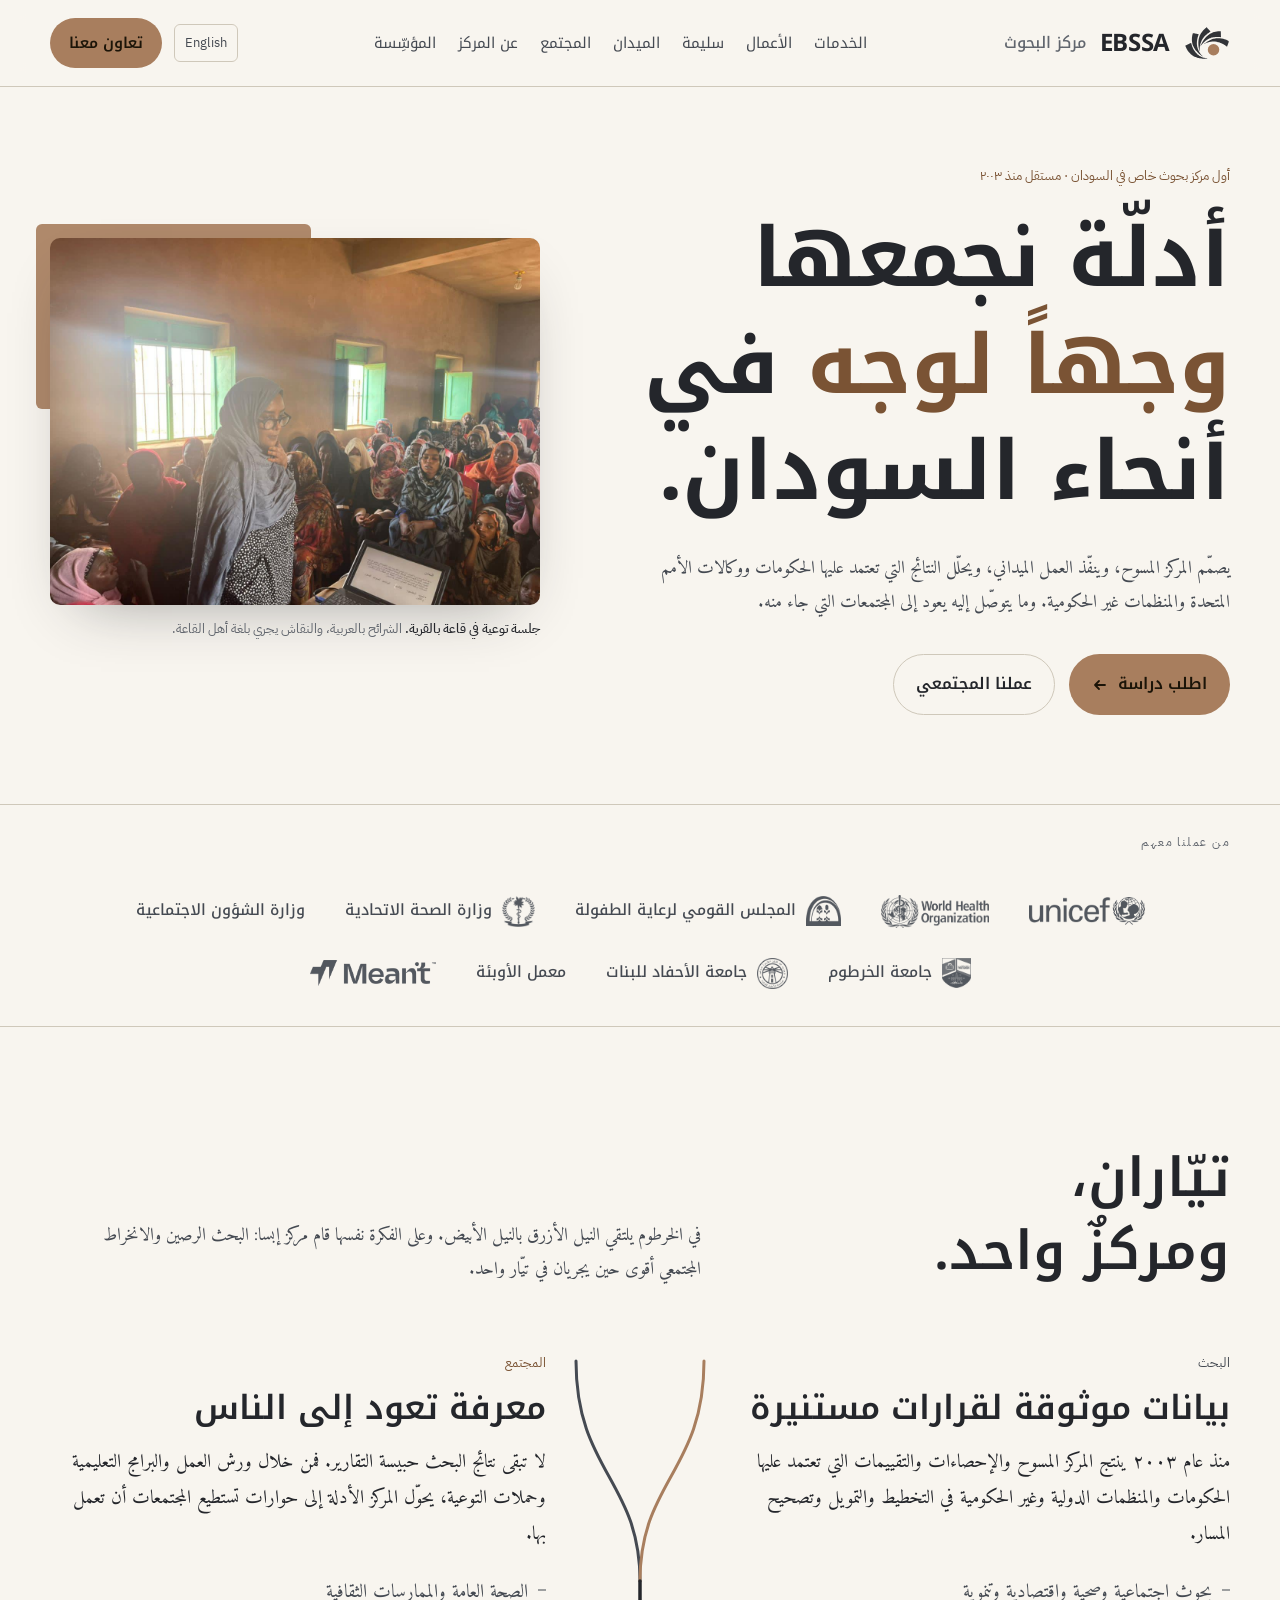
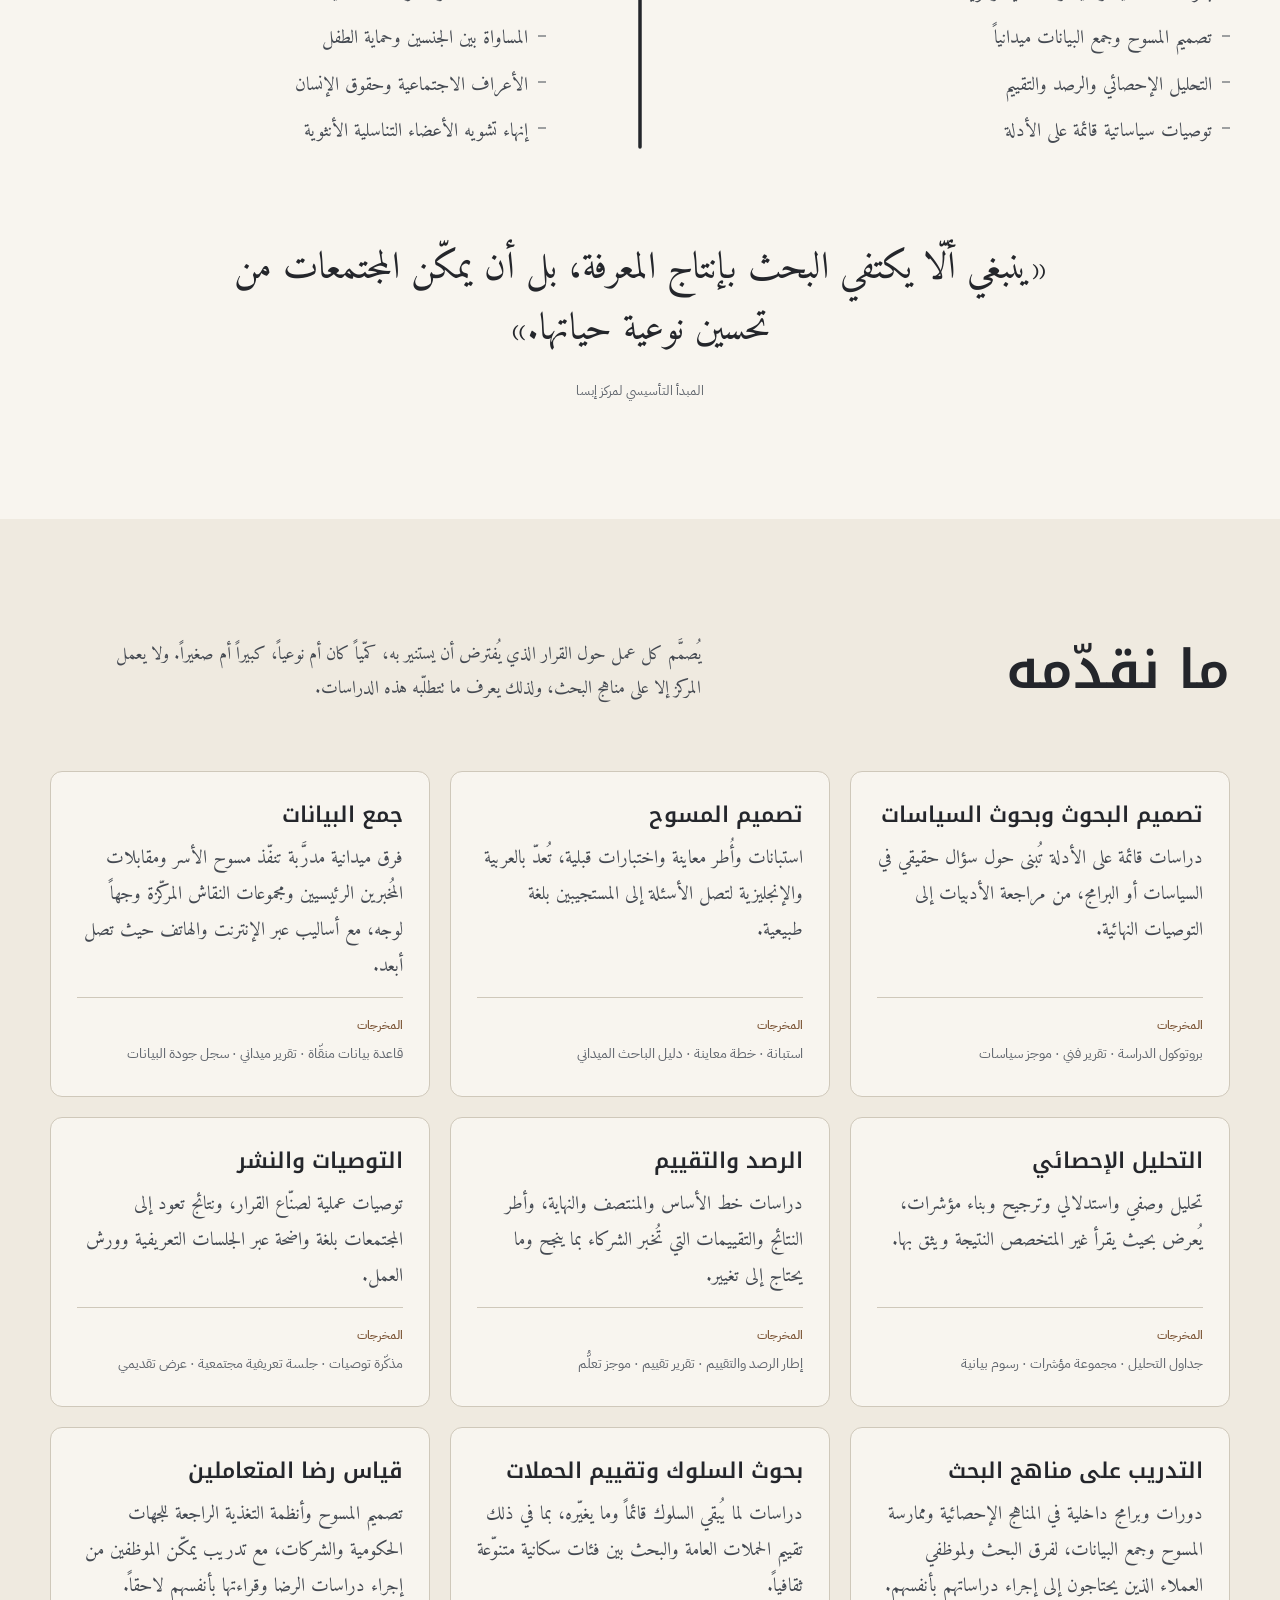
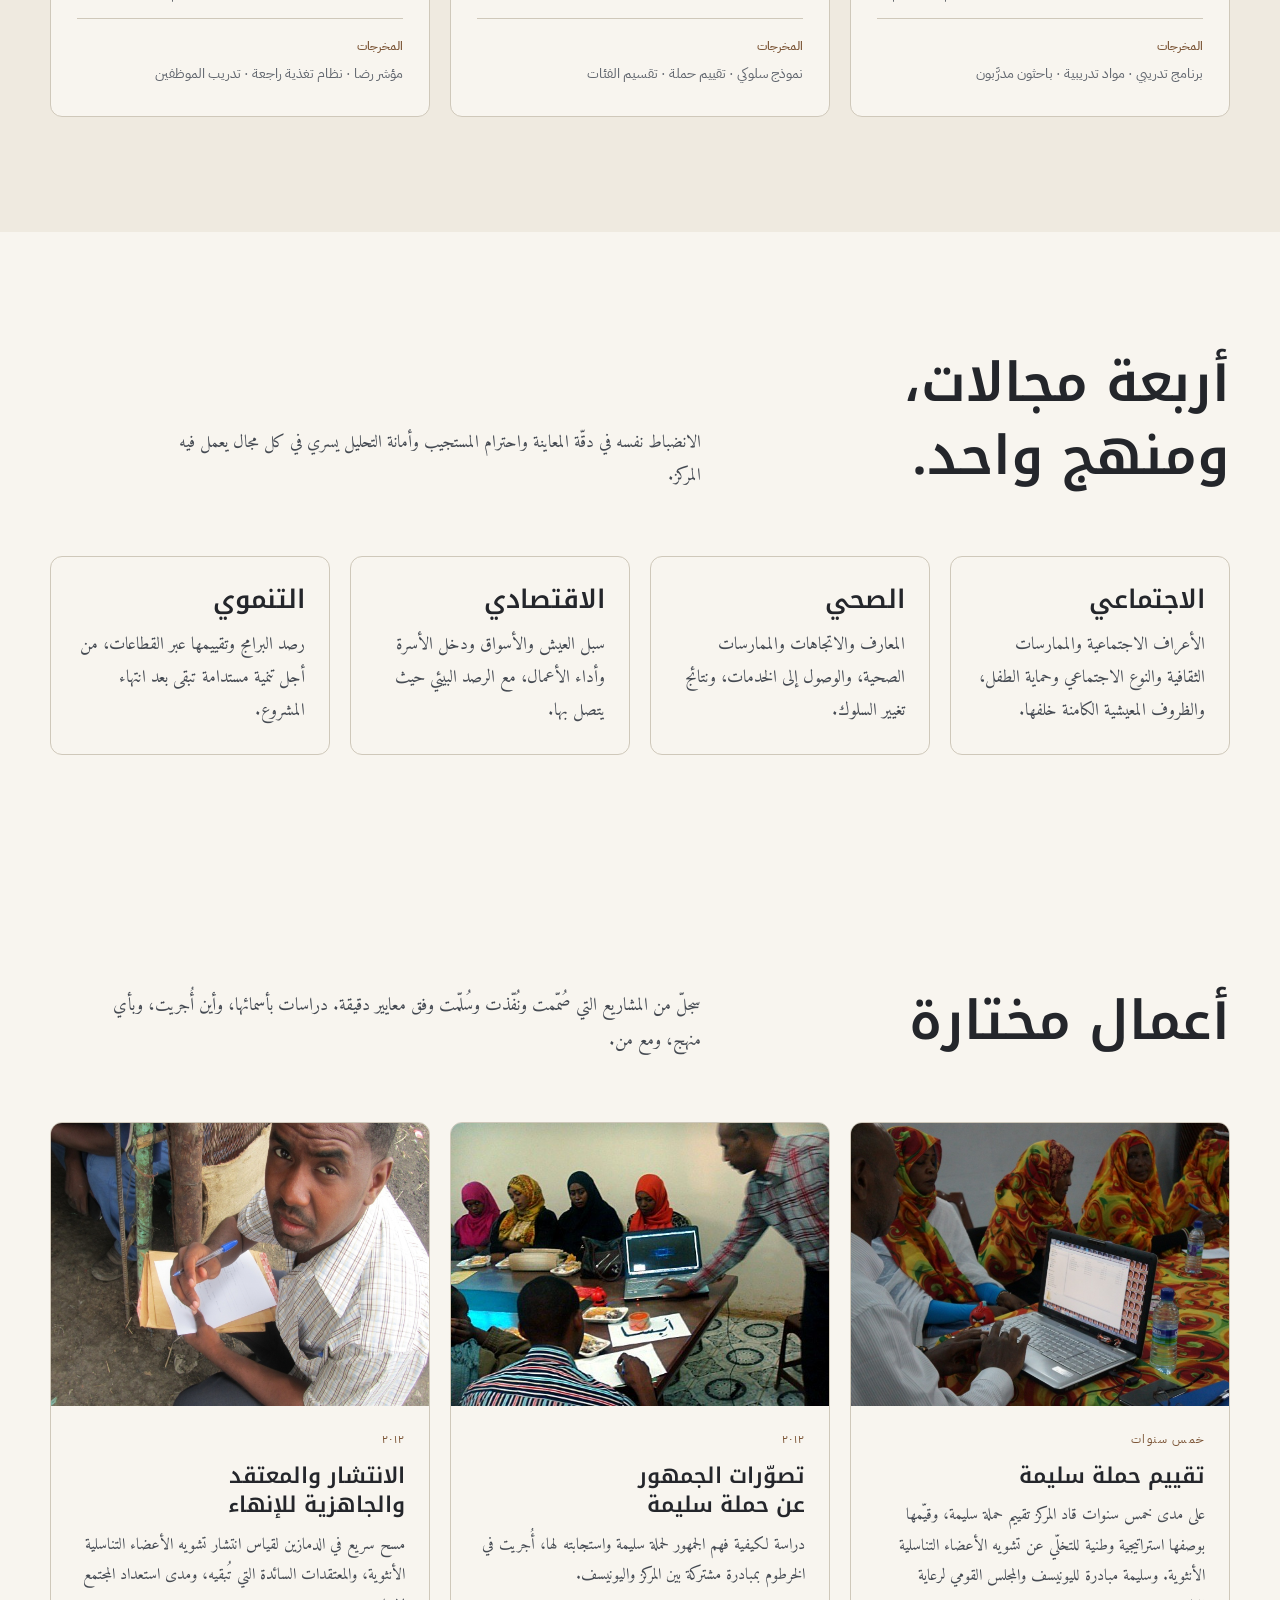
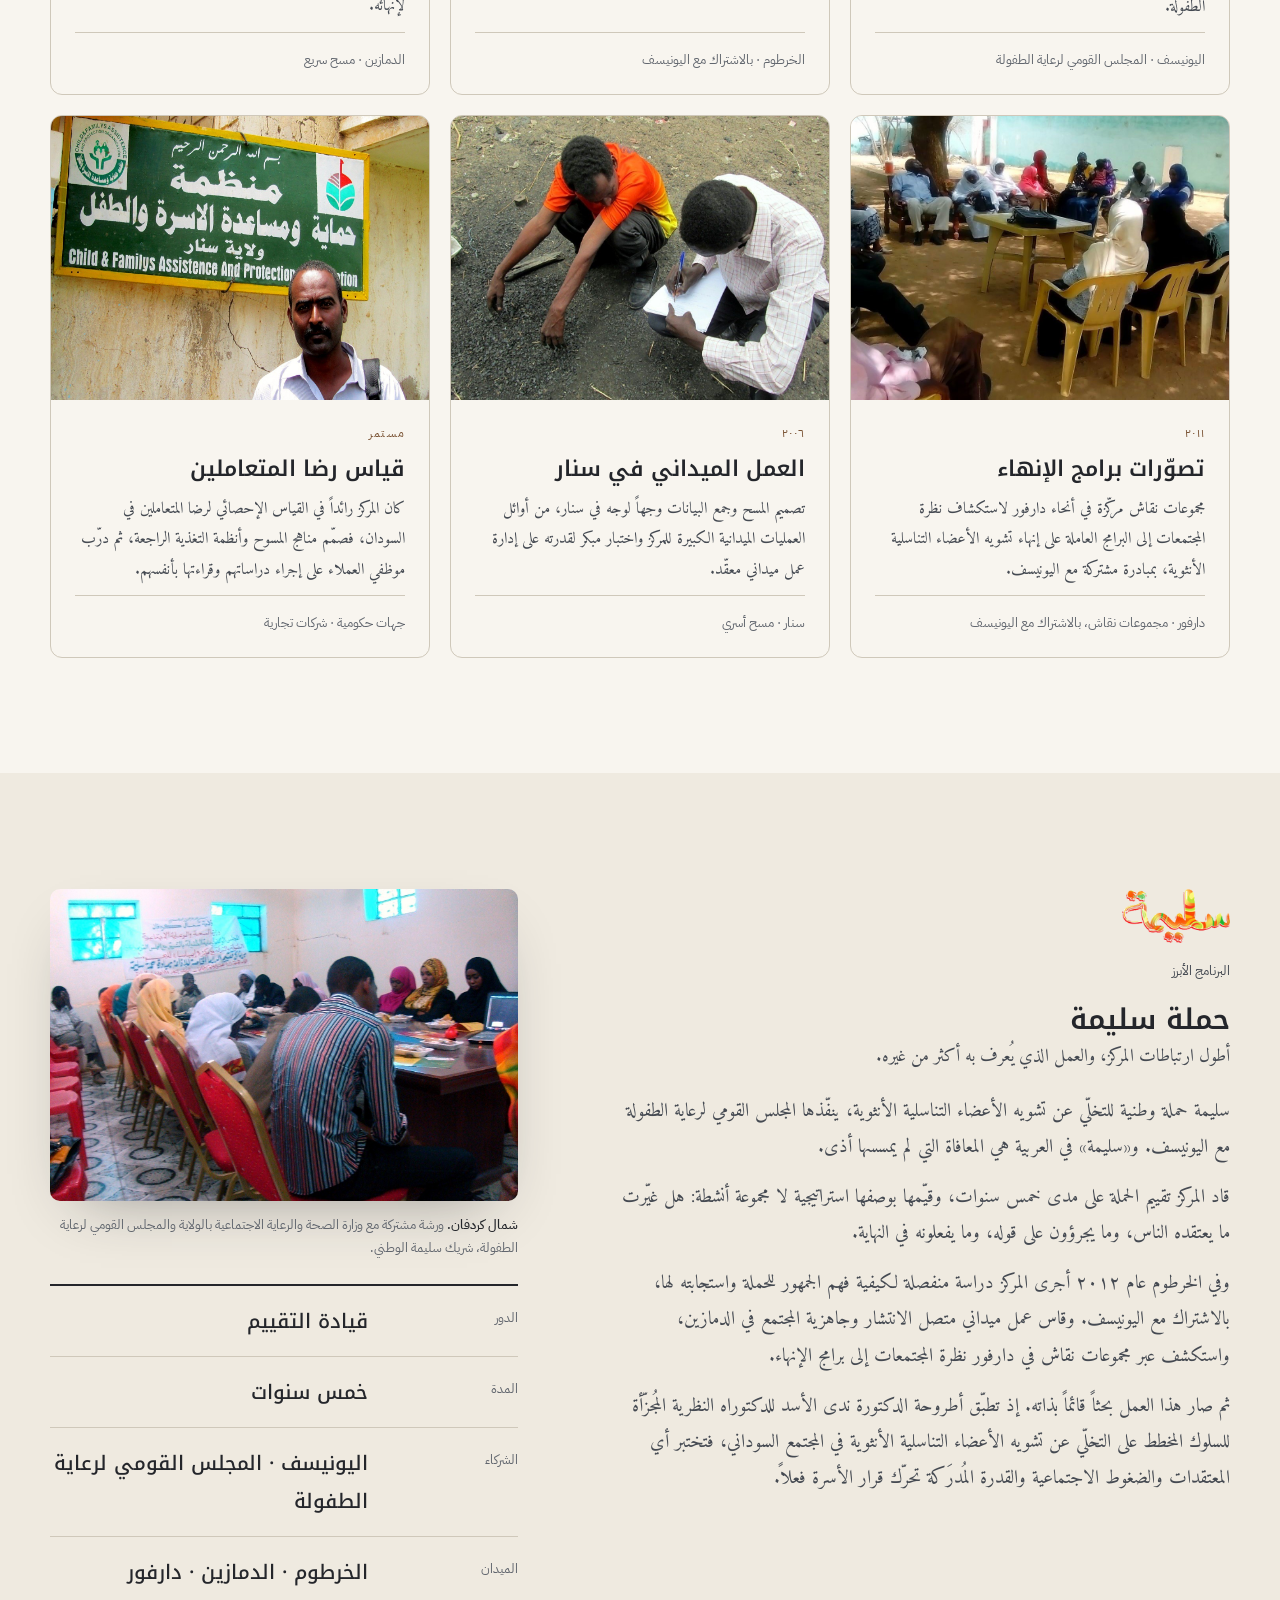
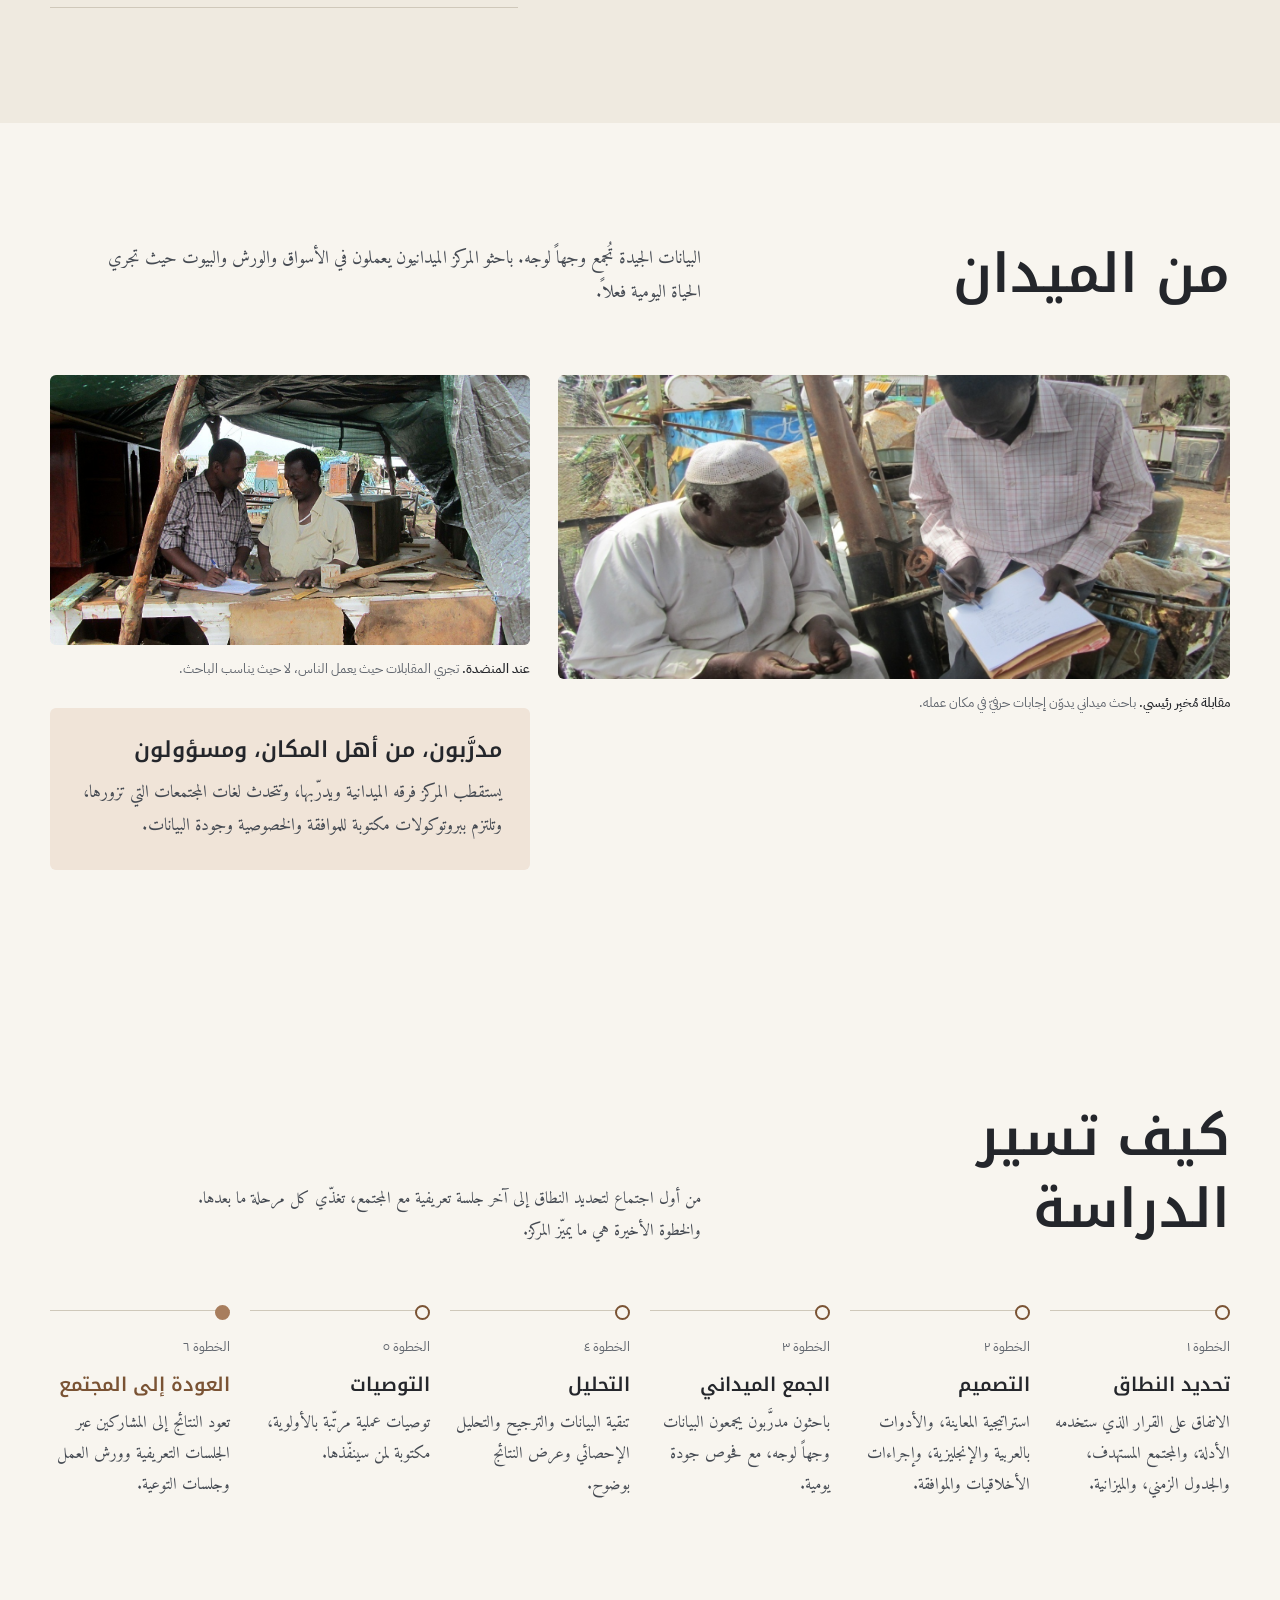
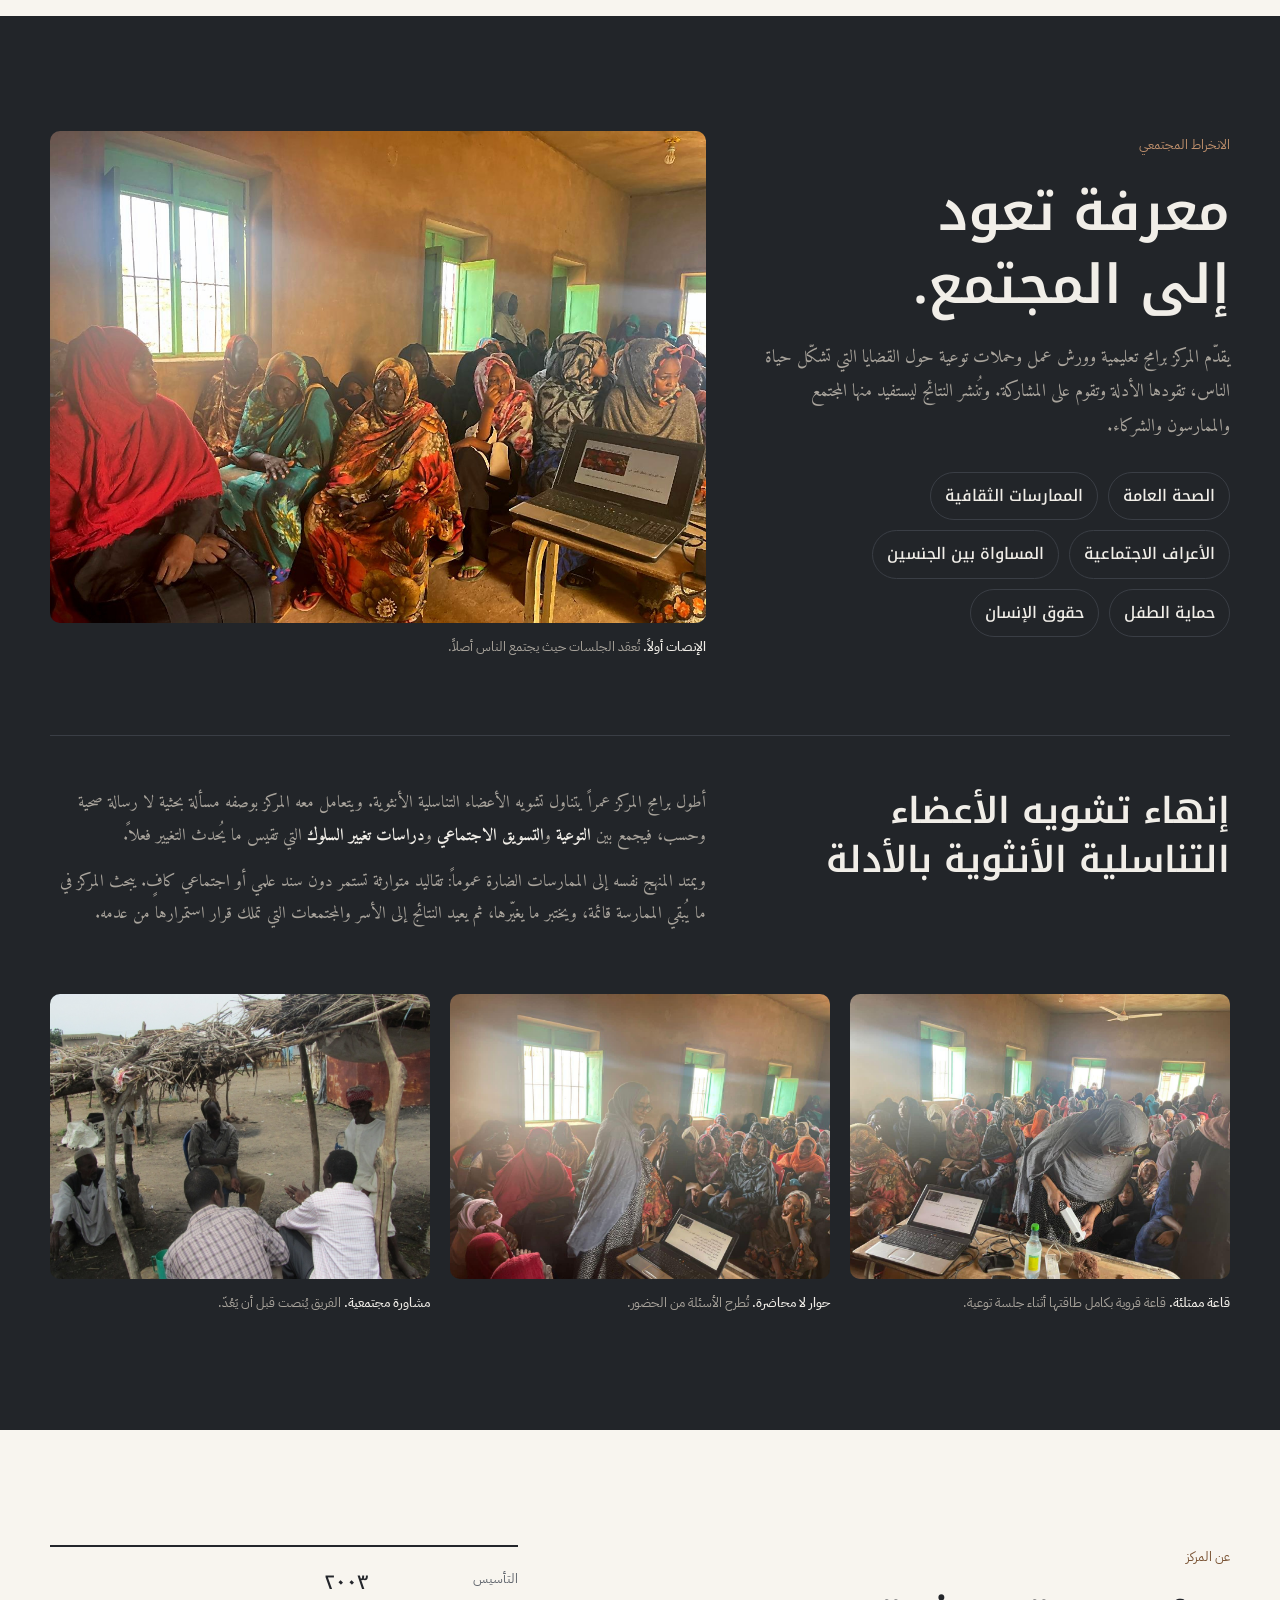
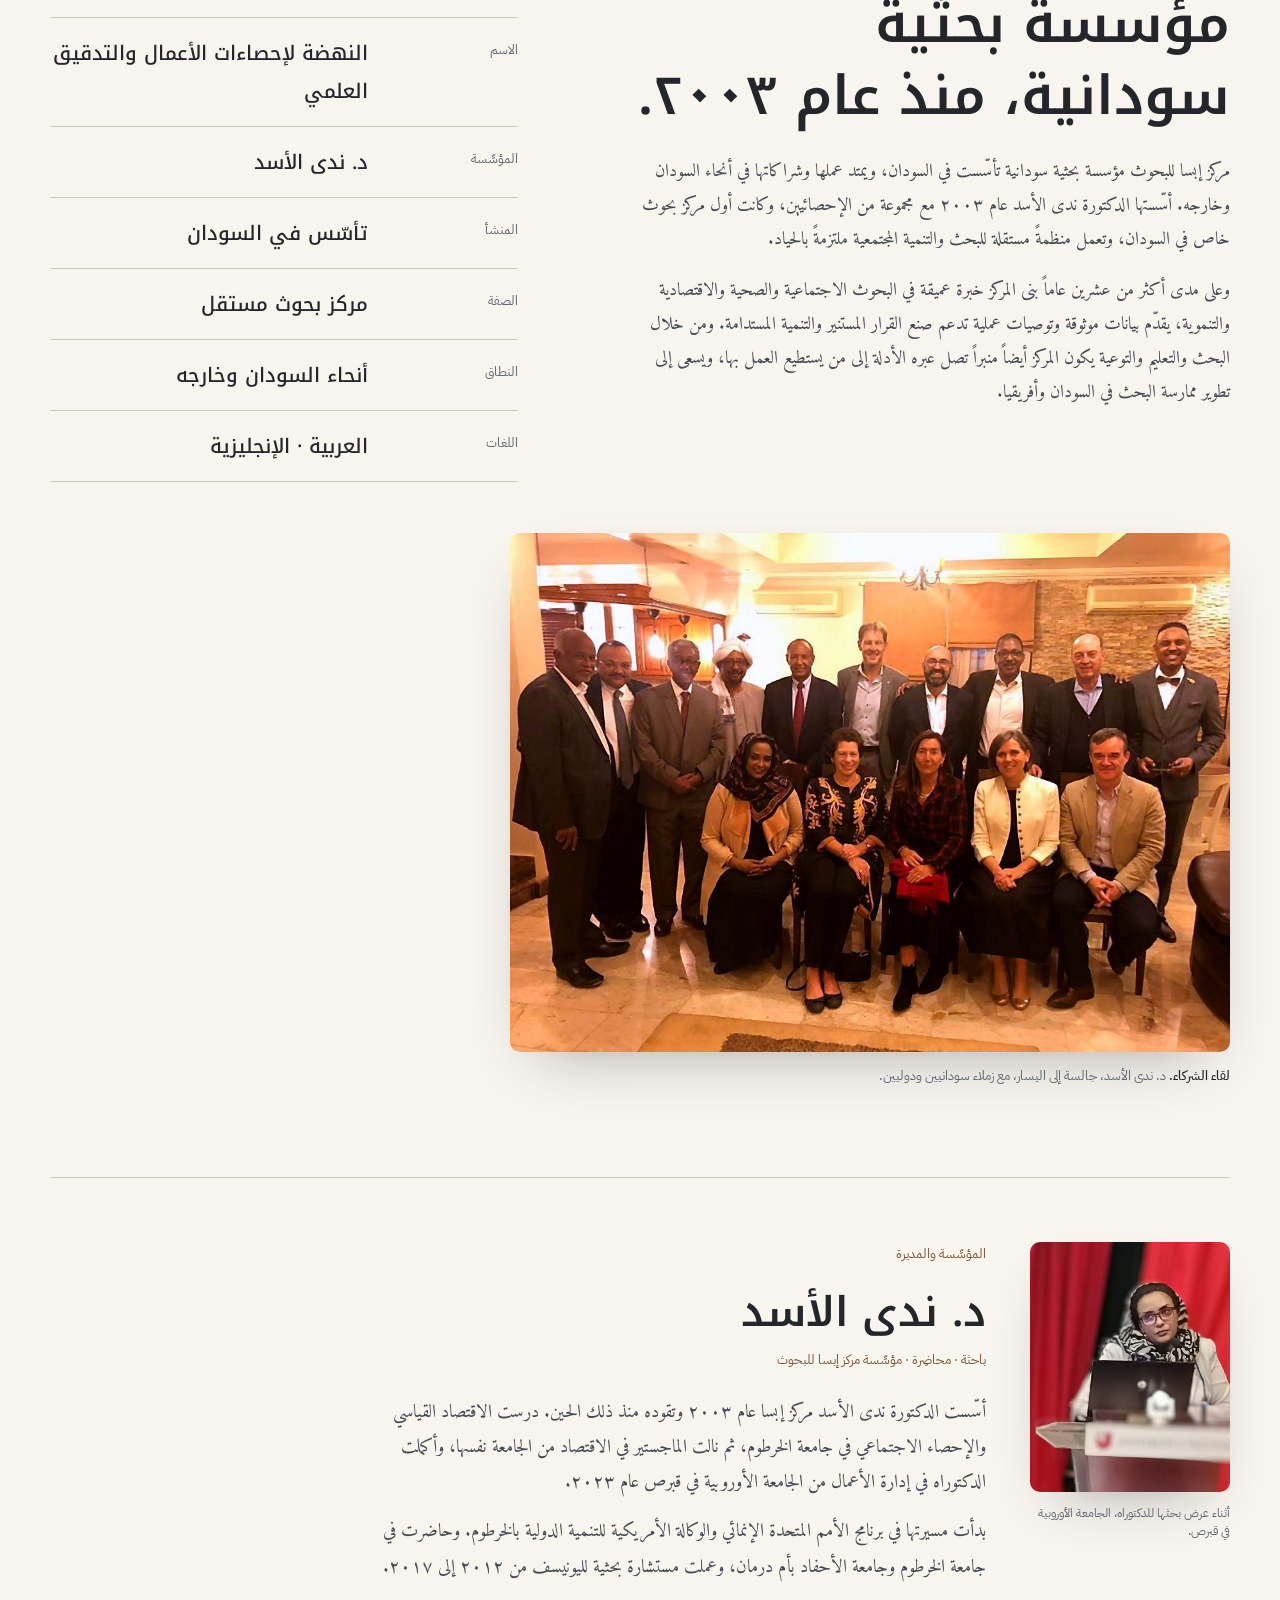
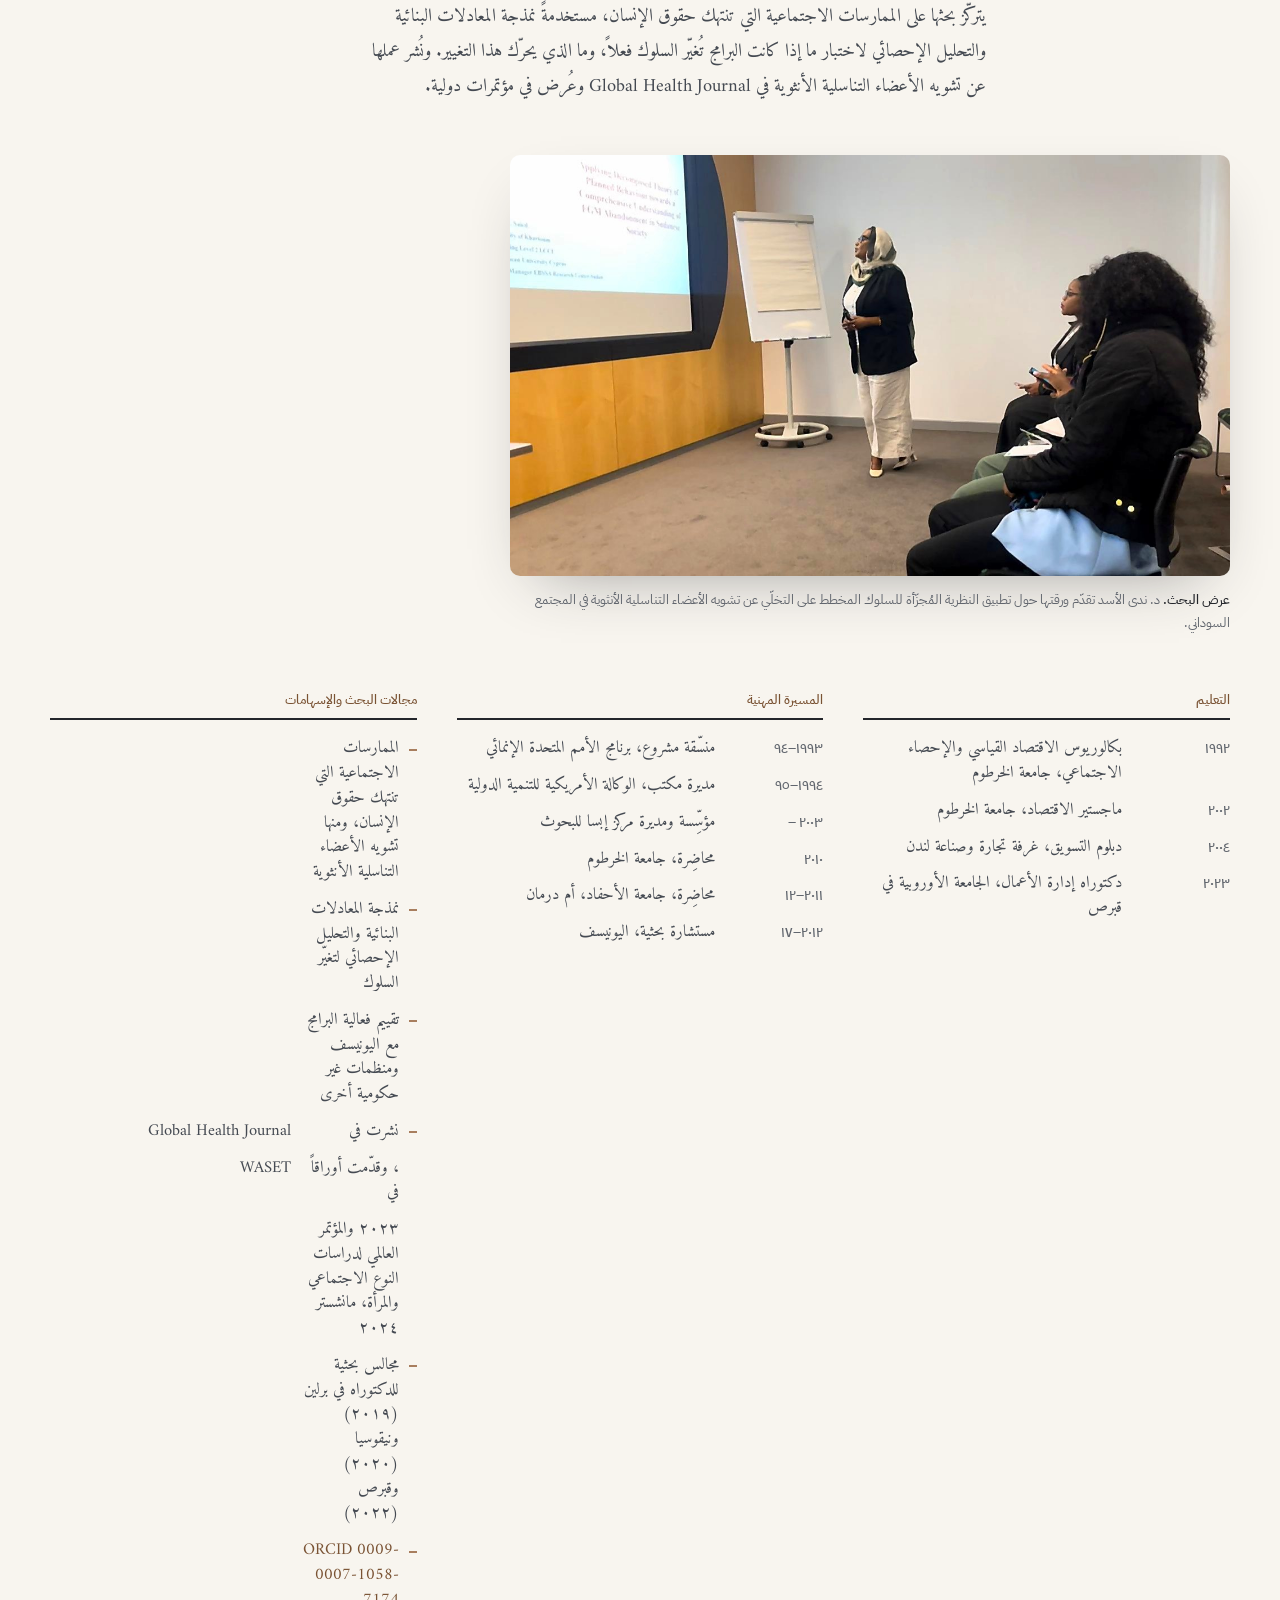
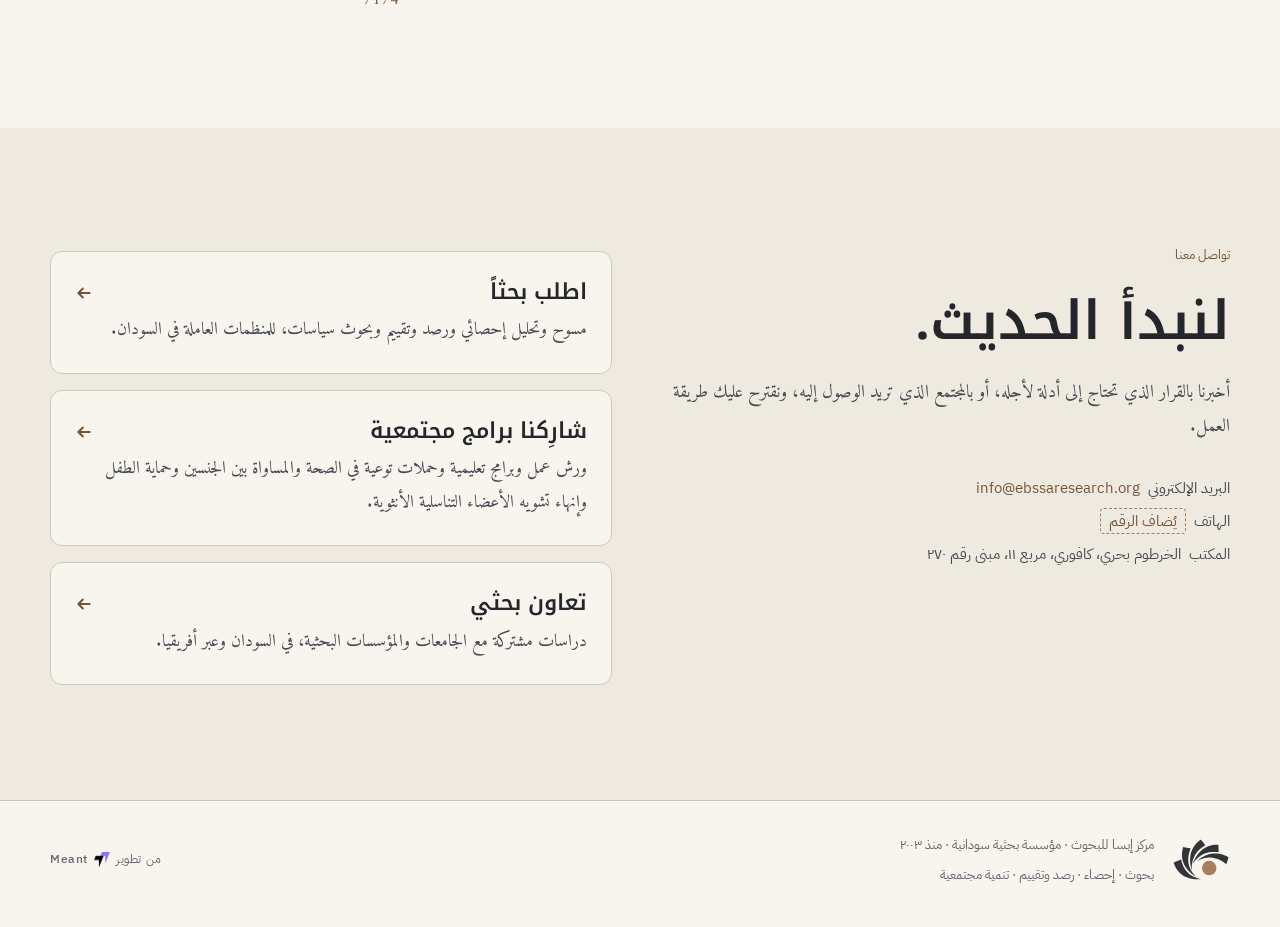
==== commit a1d38e19: "Add Ahfad University and Federal Ministry of Health marks Both were text-only. Ahfad's seal comes fr" ====
--- a/ar/index.html
+++ b/ar/index.html
@@ -109,10 +109,10 @@
           <li><a href="https://www.unicef.org/sudan/" target="_blank" rel="noopener noreferrer"><span class="lg l-unicef" role="img" aria-label="UNICEF"></span></a></li>
           <li><a href="https://www.emro.who.int/countries/sdn" target="_blank" rel="noopener noreferrer"><span class="lg l-who" role="img" aria-label="World Health Organization"></span></a></li>
           <li><a href="https://www.nccw.gov.sd" target="_blank" rel="noopener noreferrer"><span class="lg l-nccw" aria-hidden="true"></span><span class="pn">المجلس القومي لرعاية الطفولة</span></a></li>
-          <li><span>وزارة الصحة</span></li>
+          <li><span><span class="lg l-fmoh" aria-hidden="true"></span><span class="pn">وزارة الصحة الاتحادية</span></span></li>
           <li><span>وزارة الشؤون الاجتماعية</span></li>
           <li><a href="https://uofk.edu" target="_blank" rel="noopener noreferrer"><span class="lg l-uofk" aria-hidden="true"></span><span class="pn">جامعة الخرطوم</span></a></li>
-          <li><span>جامعة الأحفاد</span></li>
+          <li><a href="https://www.auw.edu.sd" target="_blank" rel="noopener noreferrer"><span class="lg l-auw" aria-hidden="true"></span><span class="pn">جامعة الأحفاد للبنات</span></a></li>
           <li><span>معمل الأوبئة</span></li>
           <li><a href="https://meant.space" target="_blank" rel="noopener noreferrer"><span class="lg l-meant" role="img" aria-label="Meant"></span></a></li>
         </ul>
@@ -582,5 +582,9 @@
     mq.addEventListener?mq.addEventListener('change',apply):mq.addListener(apply);
   })();
 </script>
+
+<!-- Vercel Web Analytics -->
+<script>window.va=window.va||function(){(window.vaq=window.vaq||[]).push(arguments);};</script>
+<script defer src="/_vercel/insights/script.js"></script>
 </body>
 </html>
--- a/styles.css
+++ b/styles.css
@@ -89,6 +89,8 @@
   .partner-band .l-meant {--s:url(images/partners/meant-mask.png); height:26px;width:126px}
   .partner-band .l-nccw  {--s:url(images/partners/nccw-mask.png);  height:30px;width:35px}
   .partner-band .l-uofk  {--s:url(images/partners/uofk-mask.png);  height:30px;width:29px}
+  .partner-band .l-fmoh  {--s:url(images/partners/fmoh-mask.png);  height:31px;width:33px}
+  .partner-band .l-auw   {--s:url(images/partners/auw-mask.png);   height:31px;width:31px}
 
   /* ---------- selected work ---------- */
   .work-list{list-style:none;margin:0;padding:0;display:grid;grid-template-columns:repeat(3,minmax(0,1fr));gap:20px}
@@ -339,6 +341,8 @@
     .partner-band .l-meant {height:19px;width:92px}
     .partner-band .l-nccw  {height:22px;width:26px}
     .partner-band .l-uofk  {height:22px;width:21px}
+    .partner-band .l-fmoh  {height:23px;width:24px}
+    .partner-band .l-auw   {height:23px;width:23px}
 
     .hero .cta{margin-top:26px;gap:10px}
     .hero .cta .btn{flex:1 1 auto;justify-content:center}
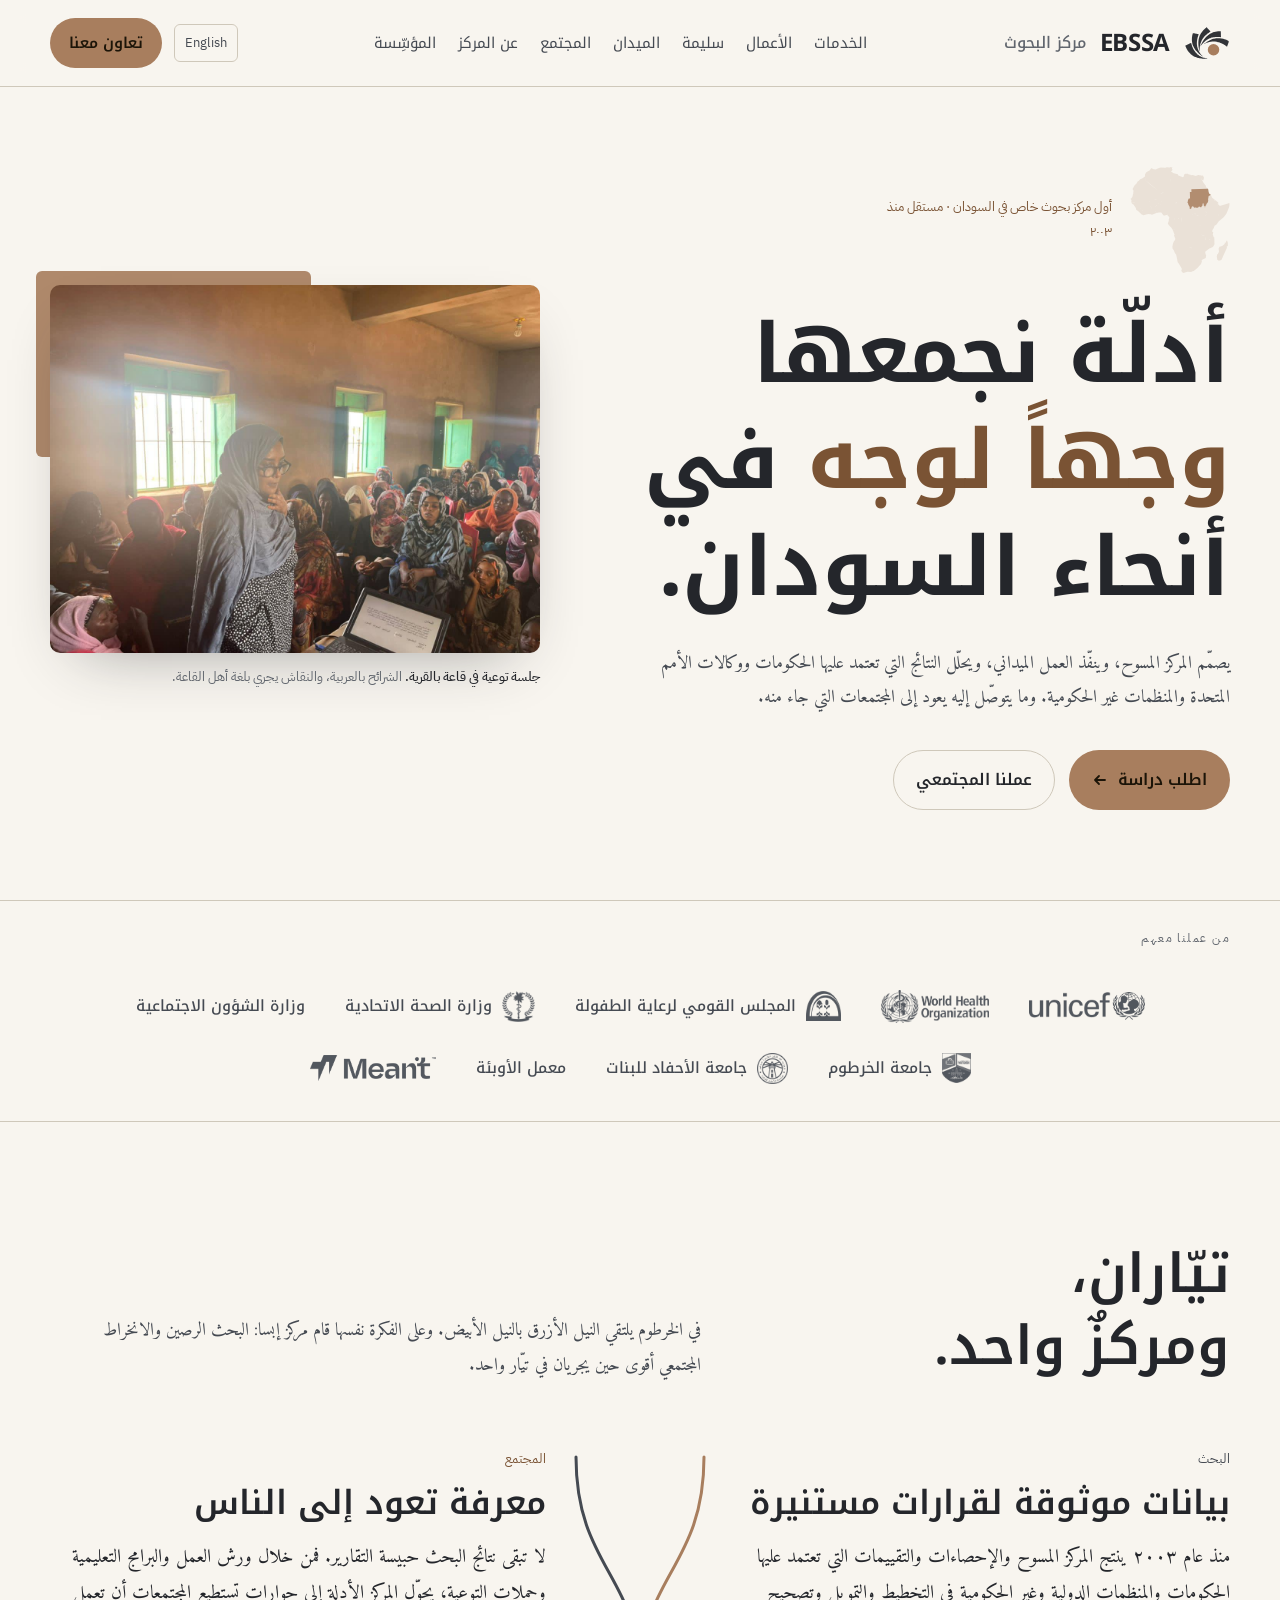
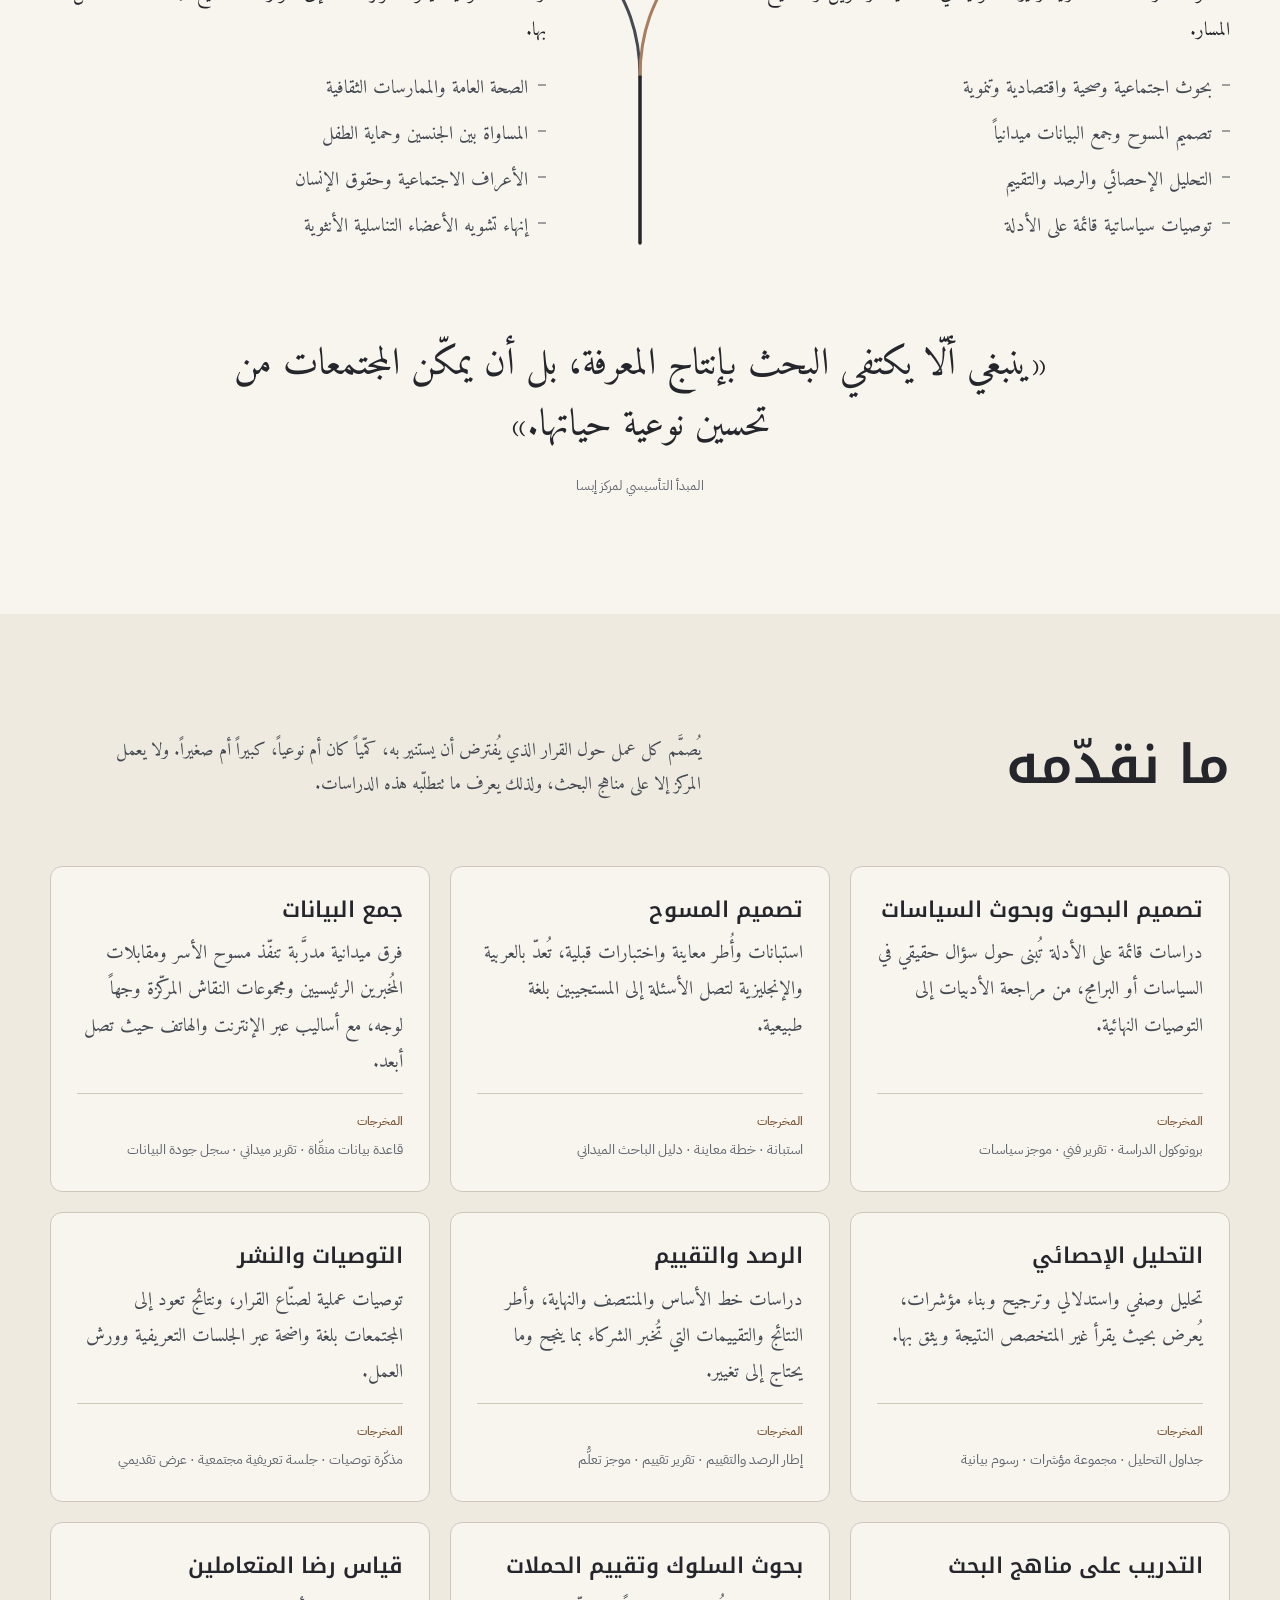
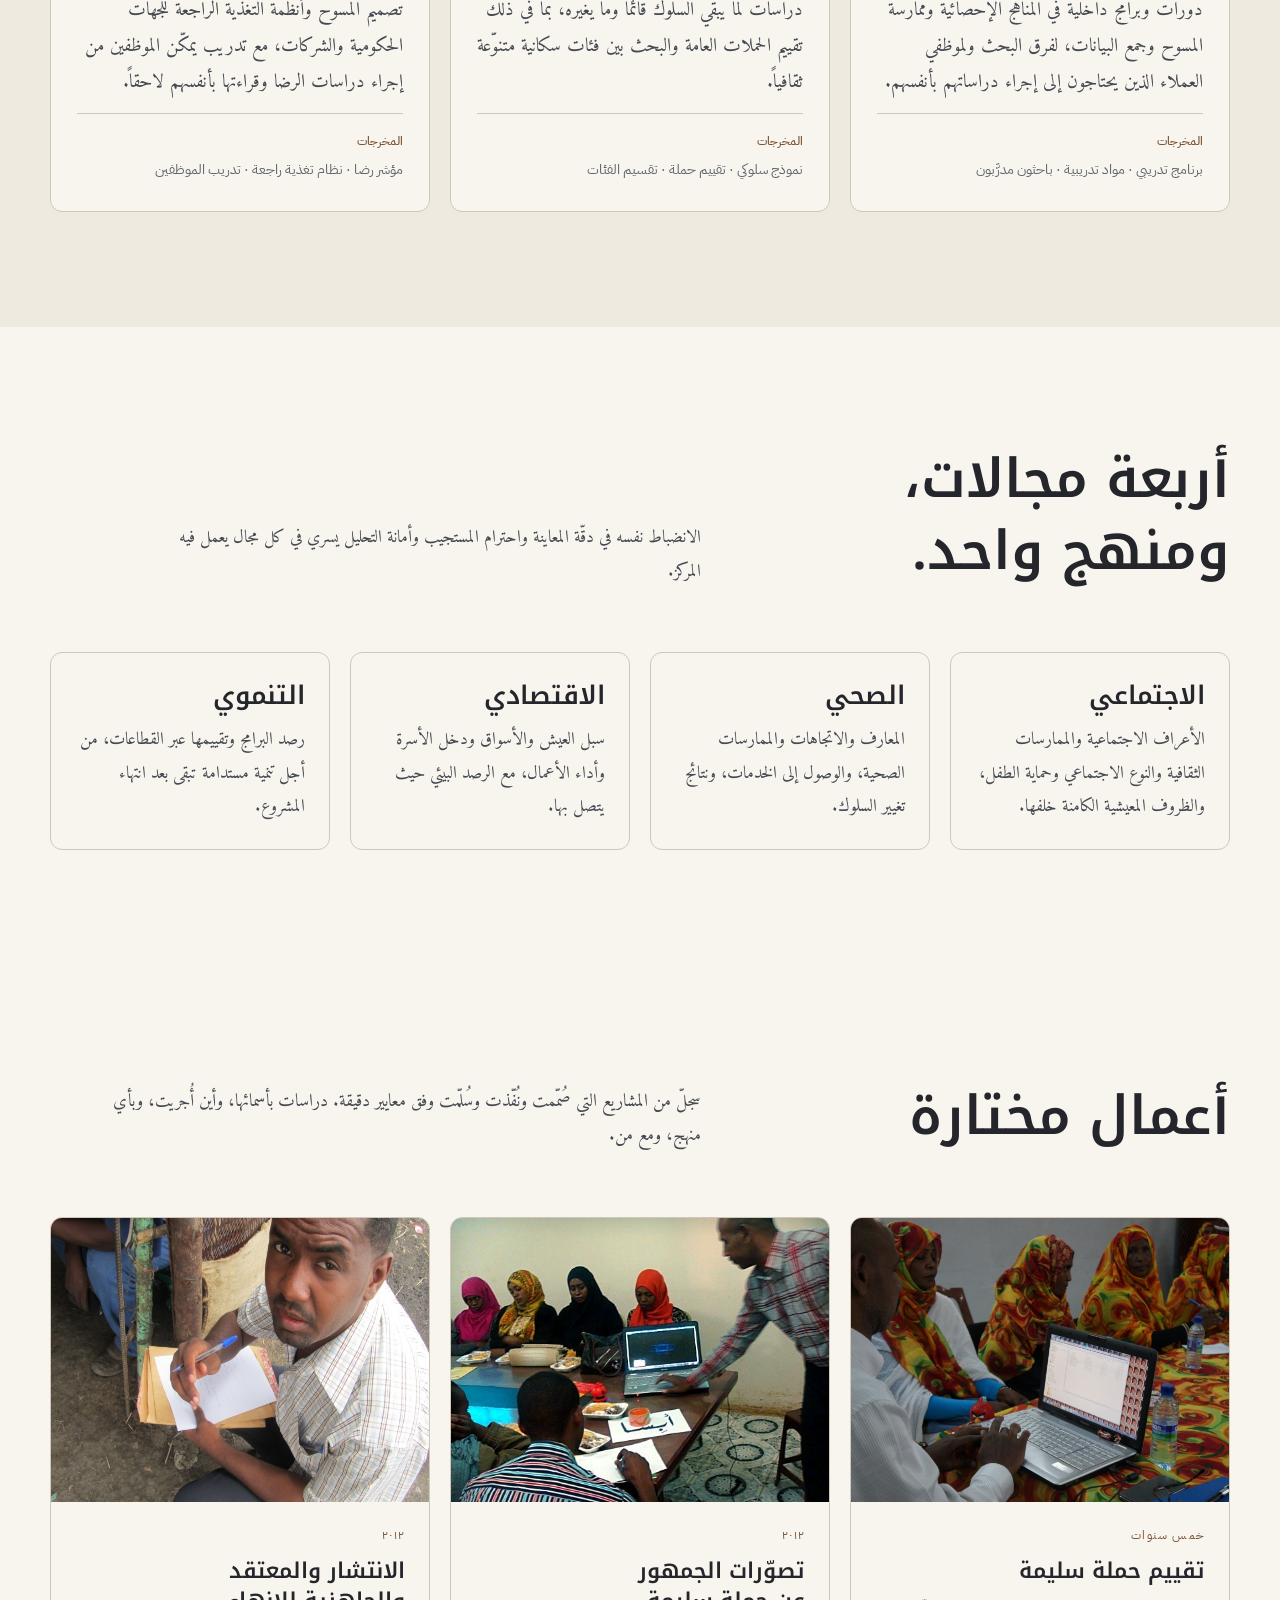
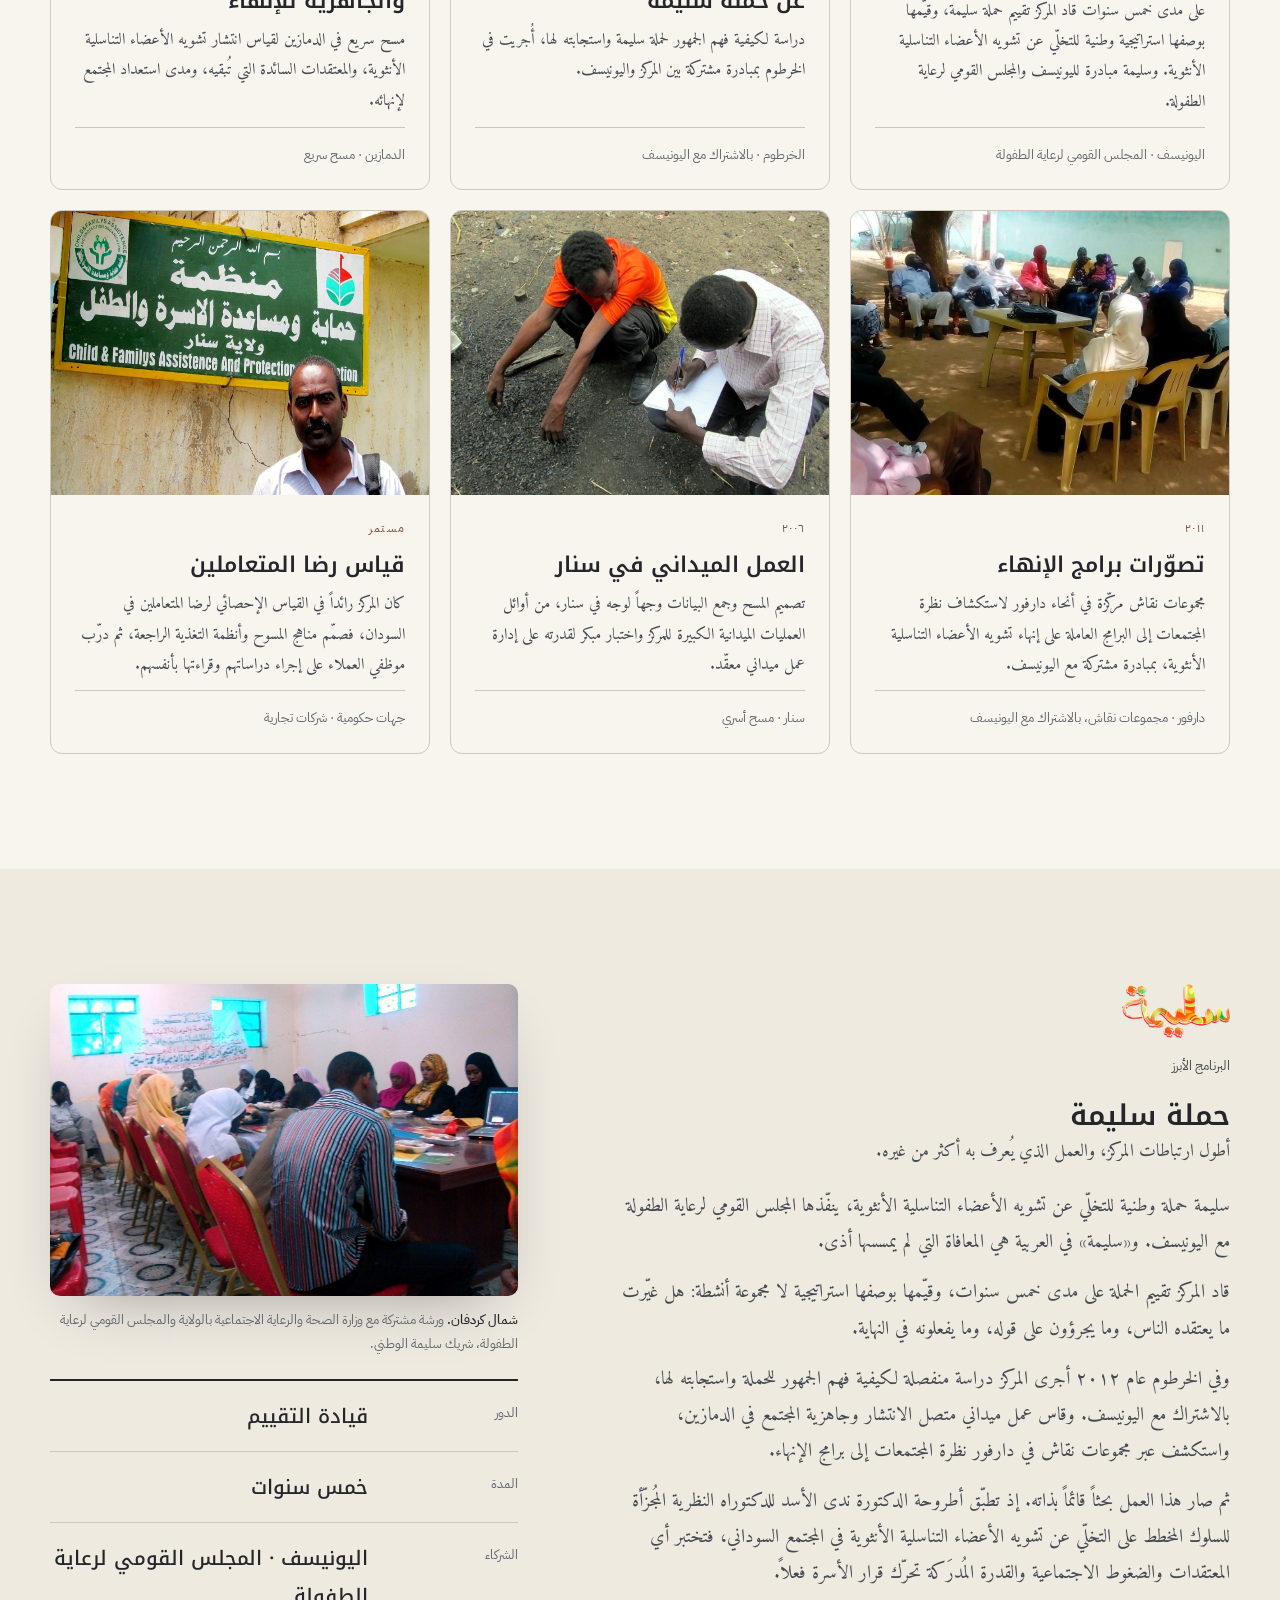
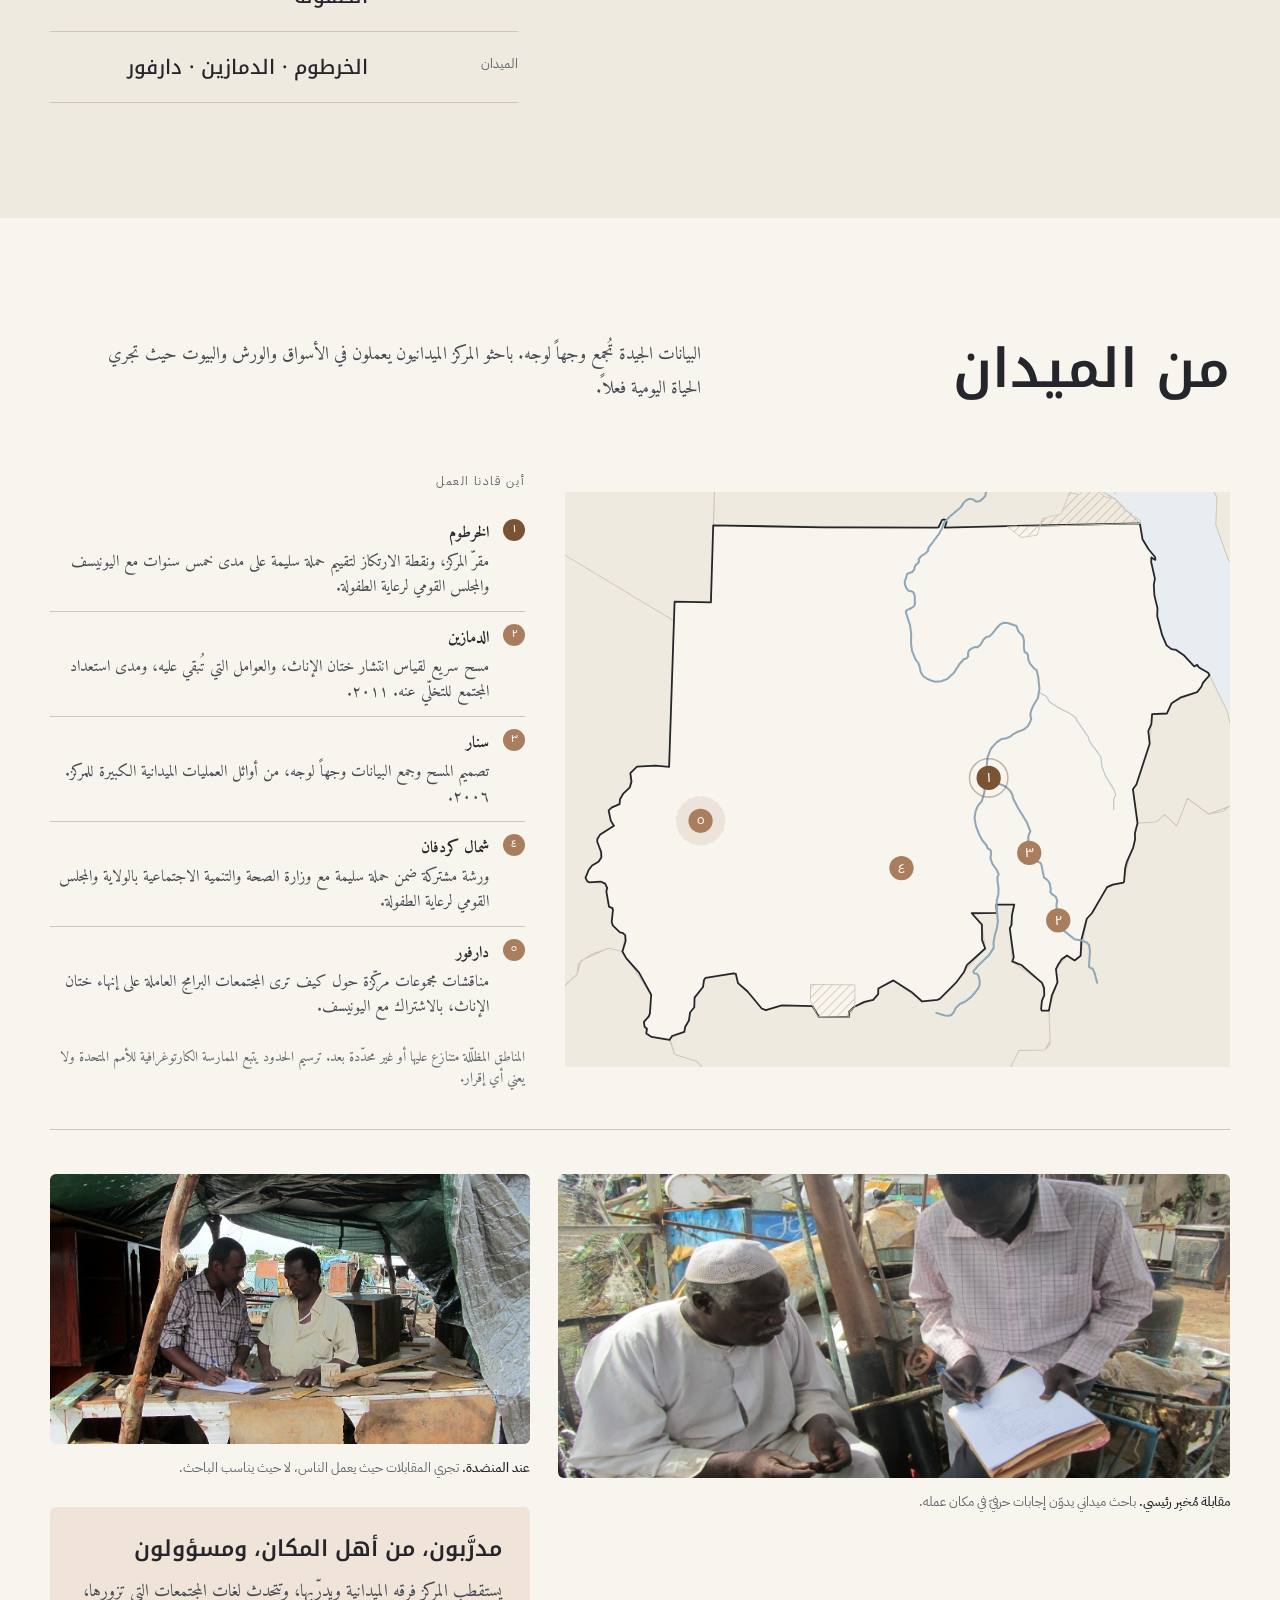
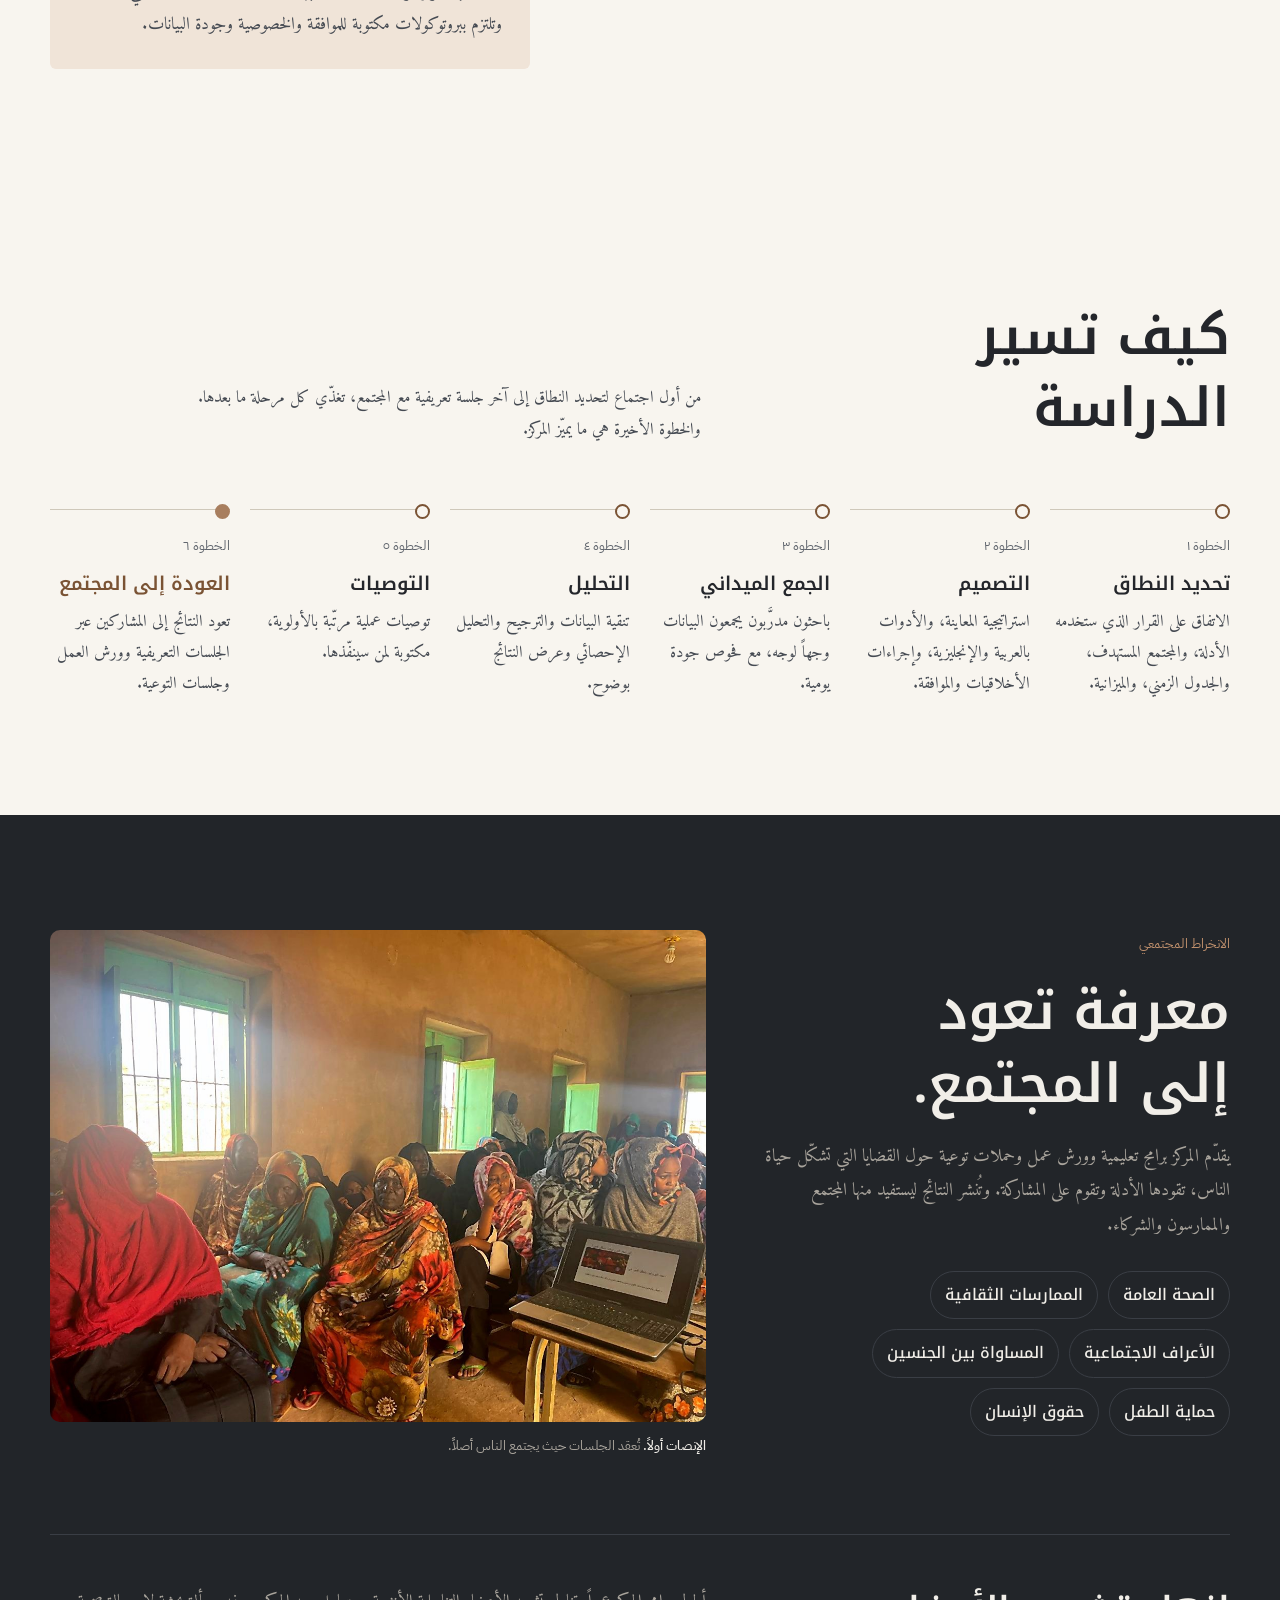
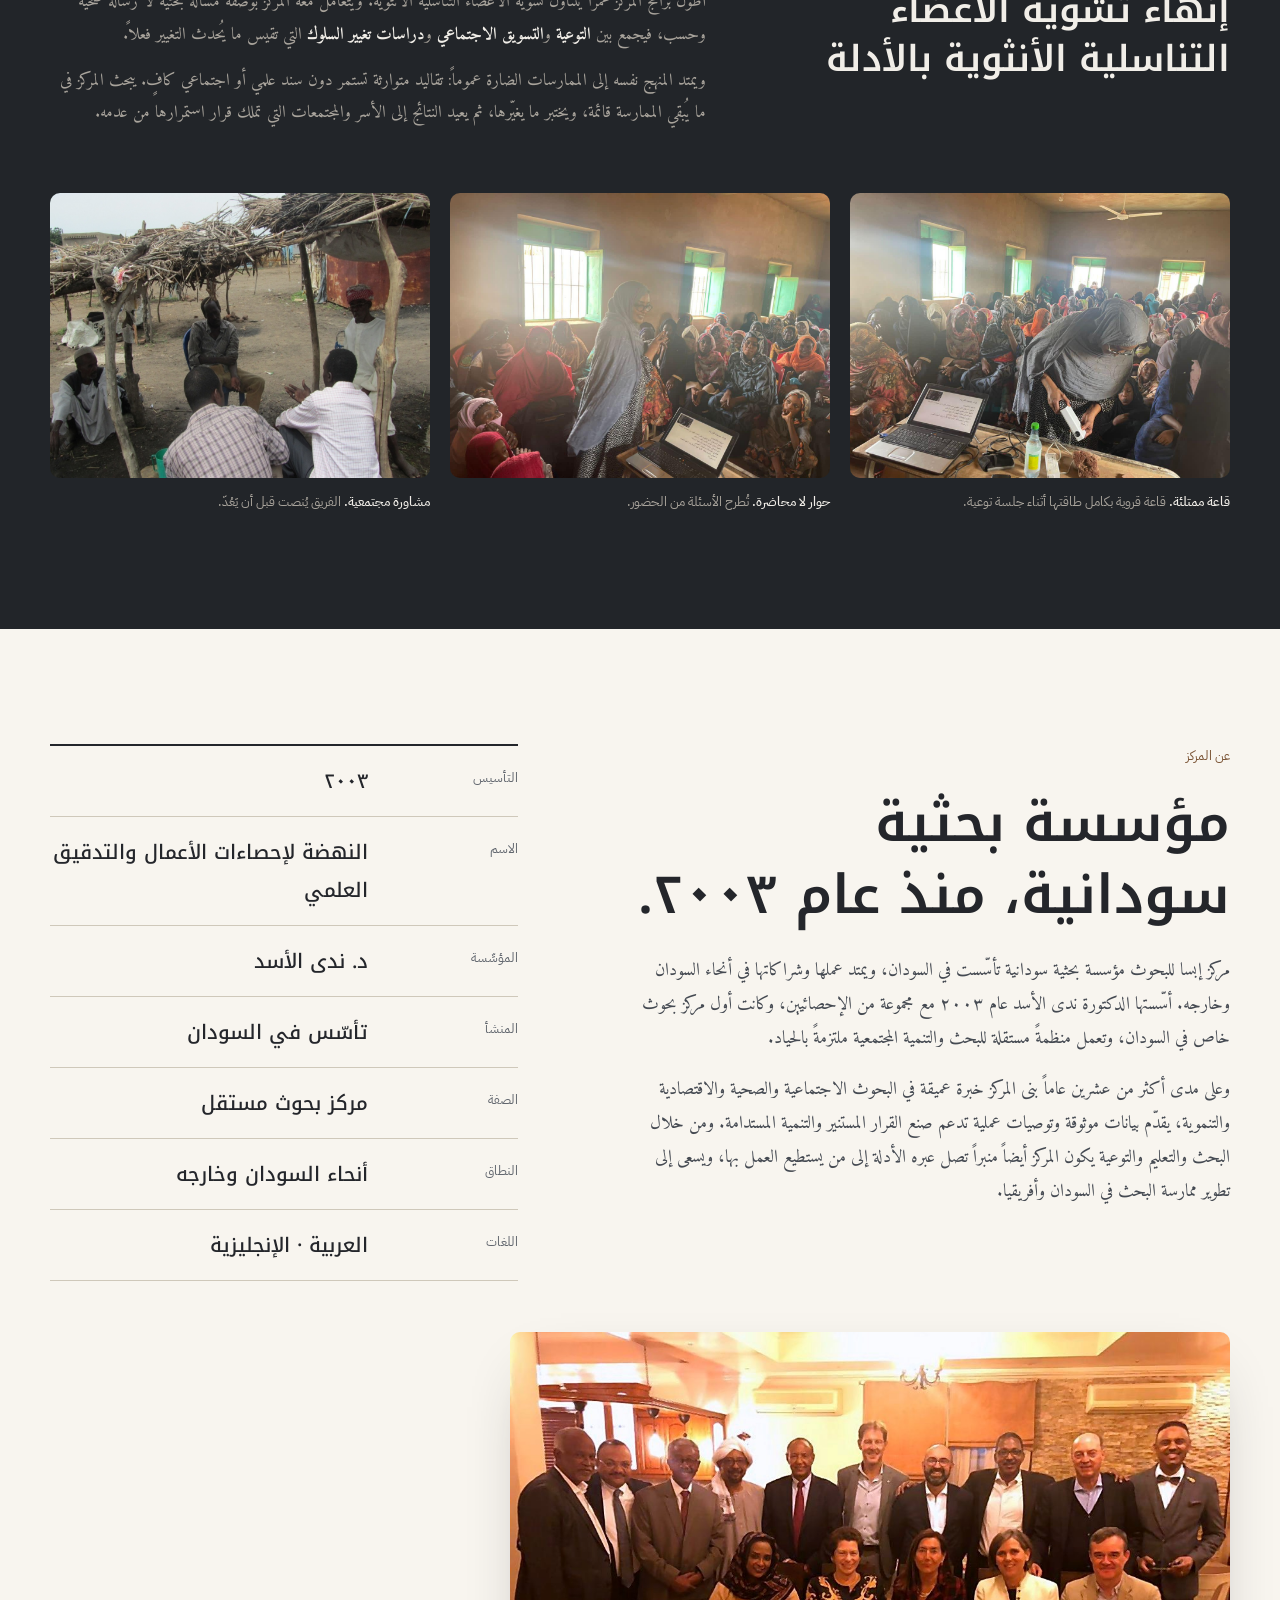
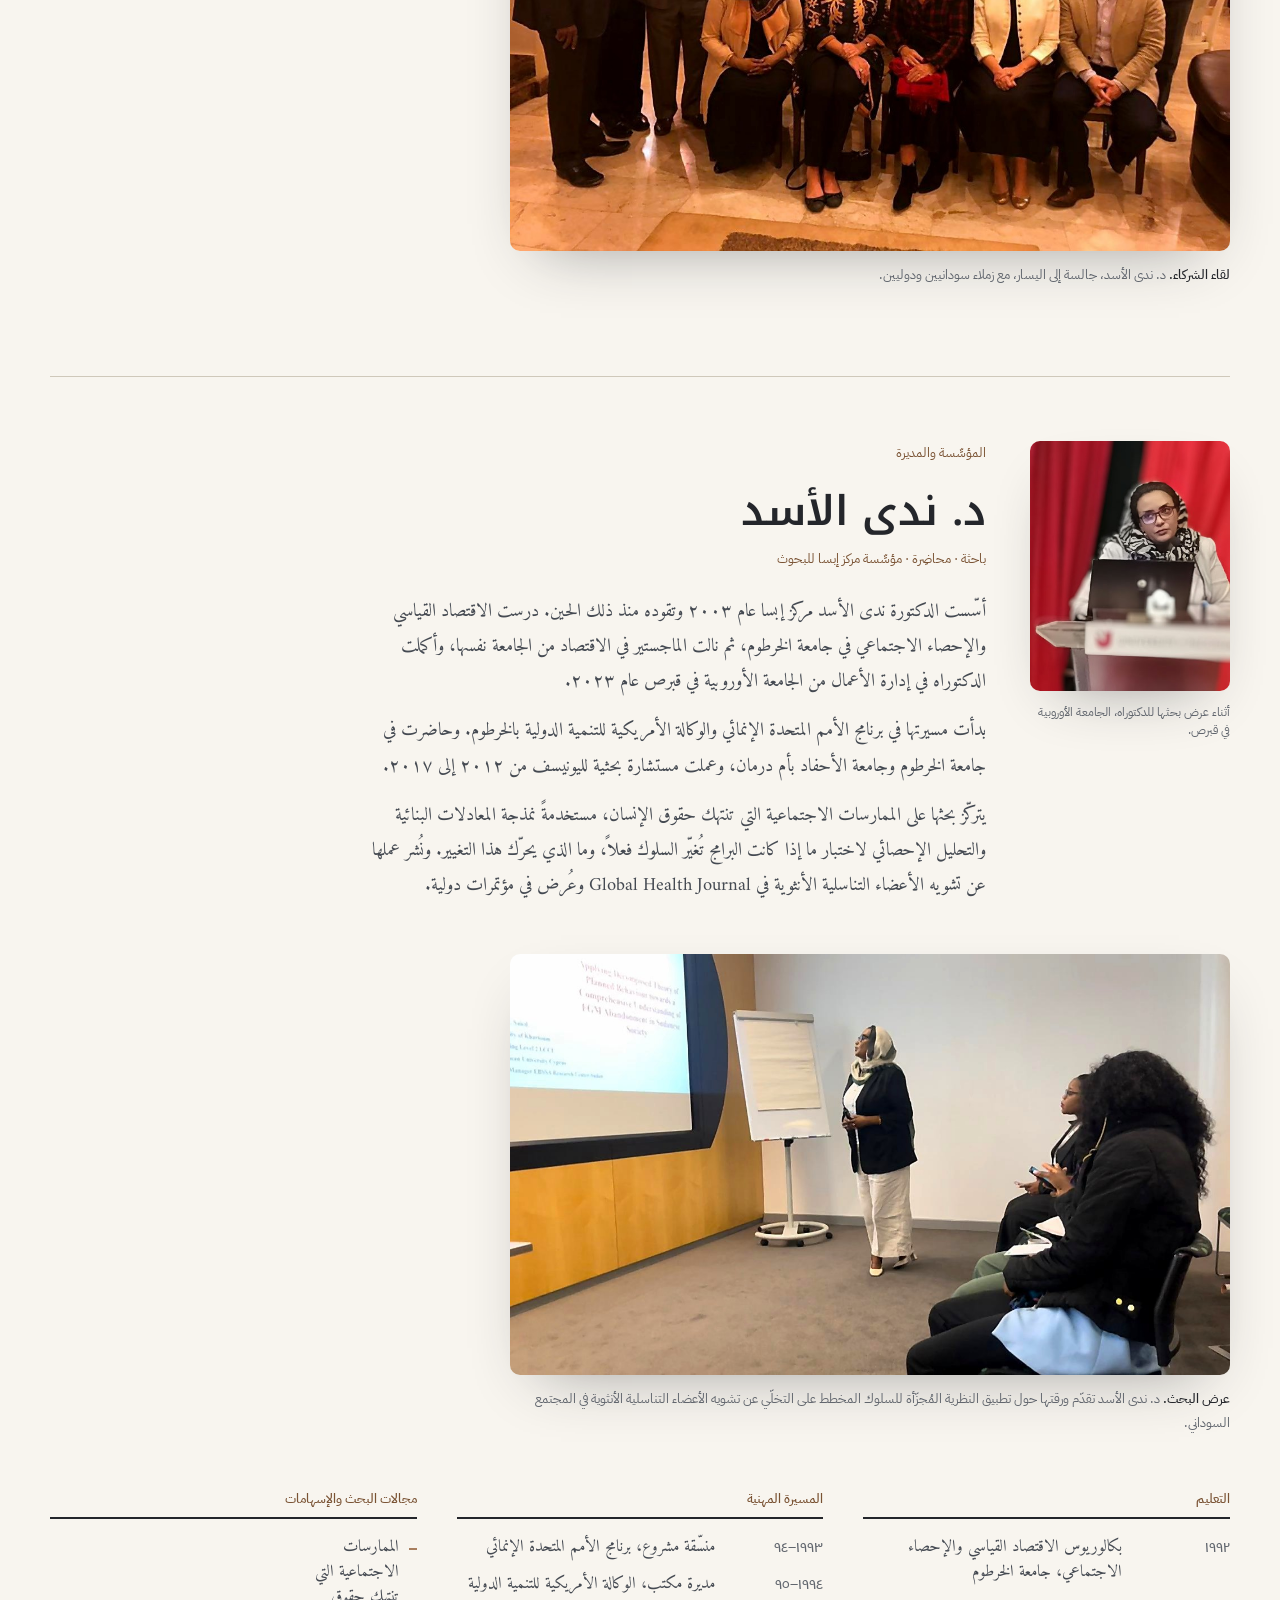
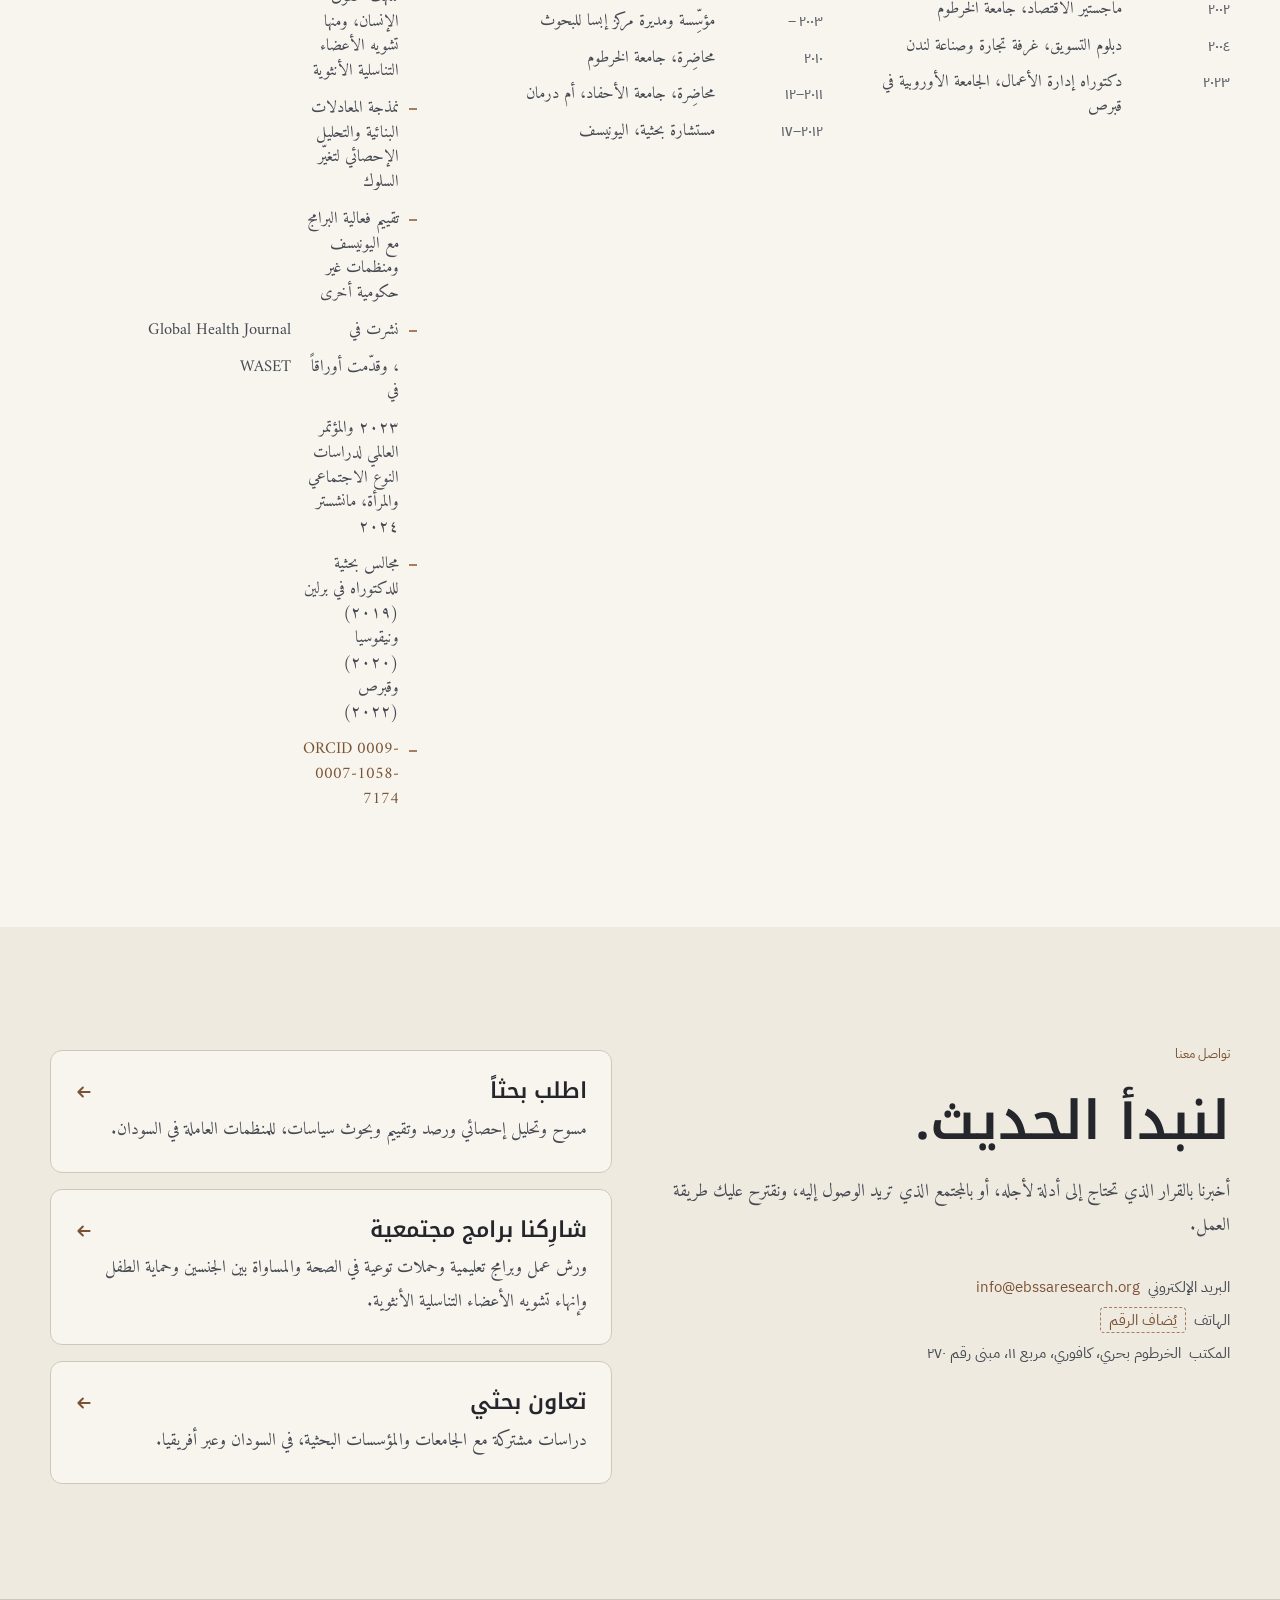
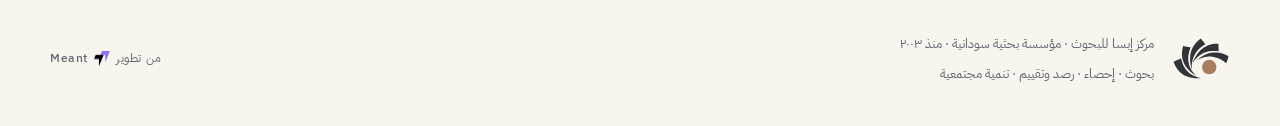
==== commit 923ce9bf: "Add Africa locator to the hero and a field map to "From the field" Hero: a small Africa mark paired " ====
--- a/ar/index.html
+++ b/ar/index.html
@@ -89,7 +89,7 @@
   <section class="hero">
     <div class="wrap">
       <div>
-        <p class="eyebrow">أول مركز بحوث خاص في السودان · مستقل منذ ٢٠٠٣</p>
+        <div class="dateline"><img class="loc-map" src="../images/africa.svg" width="118" height="132" alt="موقع السودان في القارة الأفريقية"><p class="eyebrow">أول مركز بحوث خاص في السودان · مستقل منذ ٢٠٠٣</p></div>
         <h1>أدلّة نجمعها <em>وجهاً لوجه</em> في أنحاء السودان.</h1>
         <p class="lede">يصمّم المركز المسوح، وينفّذ العمل الميداني، ويحلّل النتائج التي تعتمد عليها الحكومات ووكالات الأمم المتحدة والمنظمات غير الحكومية. وما يتوصّل إليه يعود إلى المجتمعات التي جاء منه.</p>
         <div class="cta">
@@ -336,6 +336,41 @@
       <div class="sec-head">
         <h2>من الميدان</h2>
         <p class="lede">البيانات الجيدة تُجمع وجهاً لوجه. باحثو المركز الميدانيون يعملون في الأسواق والورش والبيوت حيث تجري الحياة اليومية فعلاً.</p>
+      </div>
+      <div class="fieldmap">
+        <div class="fm-map"><svg class="sudan-map" viewBox="0 0 520 450" xmlns="http://www.w3.org/2000/svg" role="img" aria-labelledby="mapttl-ar">
+<title id="mapttl-ar">السودان، وفيه المواقع الخمسة المذكورة في أعمال المركز</title>
+<defs><pattern id="dsp-ar" width="5" height="5" patternTransform="rotate(45)" patternUnits="userSpaceOnUse">
+<line class="dsp-l" x1="0" y1="0" x2="0" y2="5"/></pattern></defs>
+<rect class="sea" x="0" y="0" width="520" height="450" rx="3"/>
+<path class="nbr" d="M375.8,720.5 281.4,721 267.7,723.4 254.6,735.3 251.4,731.2 243.8,732.8 248.1,688.3 254.7,676.3 255,666.7 294.8,629.8 292.5,623.1 278.9,617.6 282.4,605.8 279.6,599.9 284.2,588.9 282.2,586.4 288.5,579.4 293.8,577.5 303.6,580.7 311.2,576.9 321.5,585.3 327.5,579.7 347.5,574.2 362.5,577.8 377.1,563.6 382.9,575.8 391.2,580.6 391.6,595.2 405.7,615.5 408,638.3 402.7,652.7 393.1,658.9 376.9,685.2 375.8,720.5ZM377.1,563.6 362.5,577.8 347.5,574.2 327.5,579.7 321.5,585.3 311.2,576.9 303.6,580.7 291.7,577.5 282.2,586.4 243.2,552 233.3,559.3 218.2,555.9 209.1,561.3 202,560.4 180.9,541.7 173.9,531.9 170.6,518.8 151.7,508.1 145.6,496.4 147.2,491 115,466.6 112.1,462.6 112.8,455.1 102.5,444.9 85.8,439.9 82.1,427.6 93.3,422.1 101.3,395.4 110,379.9 114.3,378.9 133.6,376.9 135.3,384.1 157,405.2 169.5,401.4 193.5,402 198.5,410.3 222.2,410.5 226.3,402.5 241,397.2 245,388.3 256.8,381.9 279.3,398.4 291.2,397.1 328.6,357 326,338.3 318,329.4 337.7,329.1 337.2,322.6 351.3,322.6 347.8,341.2 349.7,367.1 373,383.8 374.8,393.5 372.3,404.3 378.4,405.5 379.4,429.2 375.1,436.3 355,436.8 346.7,453.1 373.9,464.5 378.9,473 398.5,489.7 407,513.8 415.7,524.6 377.1,563.6ZM603,177.7 604.9,174.9 608.3,177.6 608.2,181.8 600.5,178.8 596.7,174 598.8,169.2 603,177.7ZM880.3,85.1 799.4,106 776.1,121.2 761.3,144.2 758.2,154.8 750.2,160.5 745.4,160.7 737.5,151.8 703.4,153.3 692.1,150.3 657.1,155.8 642.5,150.9 636.3,156.1 636.9,176.5 627,186.8 610.5,155.4 594.1,142.6 577.8,119.4 562.5,87.5 542.4,73 532.2,69.7 518.5,52.7 508.9,25.6 509.8,4.1 491.4,-29 475.6,-42.6 465,-45.4 454.3,-60.9 456.4,-65.3 452.7,-75.1 395.8,-155.9 383.4,-158.4 380.8,-156.4 388.1,-195.3 418,-191.6 435.1,-212.2 453.7,-216.9 457.9,-227.1 466.2,-232.6 437.8,-261.1 488.7,-278.6 493.1,-282.7 525.1,-278.9 571.5,-256.1 645.8,-204.9 718.5,-205.1 726.6,-192 746.8,-194.3 759.2,-175.8 759.6,-170.6 772.2,-164.9 770.7,-163 777.9,-155.9 799.9,-142.4 796.1,-142.5 803.1,-131.9 802.5,-125.5 799.1,-125.4 817.5,-95.9 829.6,-82.2 842.7,-82.9 840.9,-75.6 848.1,-74.8 849.7,-68.5 880.7,-36.8 951.3,-36 953.1,-38.8 968.7,-19.1 959.6,44.6 880.3,85.1ZM-278.7,-251 -268.2,-254.7 -258.1,-265.6 -257.4,-286.3 -252.2,-292.5 -217.5,-310.8 -213.9,-333.8 -195.9,-322 -184.2,-319 -170.3,-321.1 -124.4,-300.9 -114.3,-270.9 -61,-251.7 -40.6,-234.9 -29.1,-229.6 -13.1,-235.4 -1.6,-249 -4.3,-274.9 -0.9,-283.4 8.7,-292.5 27.2,-301.9 36.5,-302.1 42.2,-306 56.3,-304.7 78.9,-294.8 78.8,-286.2 83.3,-282.5 104.7,-275.6 125.9,-273.2 130.7,-264.2 122.6,-254.8 124.6,-235.1 117.2,-221 123.3,-190.2 114.1,86.3 85.7,85.7 85.2,100.8 -131.7,-29.9 -182.8,-8.7 -201.3,-27.3 -241.6,-41.3 -251.3,-66.7 -272.7,-76.1 -280.8,-74.9 -287,-85 -288,-101.7 -300,-128.1 -297.4,-133.6 -286.7,-139.1 -284.4,-147.9 -286.2,-162.9 -279.7,-176.2 -276.2,-216.6 -284.6,-248.3 -278.7,-251ZM375.8,720.5 376.9,685.2 393.1,658.9 402.7,652.7 408.1,636.7 405.7,615.5 391.6,595.2 391.2,580.6 382.9,575.8 377.1,563.6 415.7,524.6 417.5,528.4 430.2,528.8 430.9,544.9 438.9,555 465.6,556.1 501.6,578.1 544.3,582.5 554.5,570.2 582.1,556.4 593.6,565.3 616,563.9 589.1,600.2 591.2,711.2 608.3,735.3 600.3,743.1 588.8,745.9 589.1,753.3 581.4,761.7 568.6,766.6 565.5,783.5 543.1,825.3 537.4,827 494.9,798.2 489.1,793 490.1,779.5 375.8,720.5ZM415.7,524.6 407,513.8 398.5,489.7 378.9,473 373.9,464.5 346.7,453.1 355,436.8 375.1,436.3 379.3,432.1 378.4,403.9 385.1,383.4 383.9,373.2 392.5,362.4 398.5,366.3 403.2,362.6 408,333.7 423.9,309 436.7,305.5 447.7,258.9 462.3,258 469,252.3 478.4,261.2 486.8,239.6 503.3,251.8 521.8,245 525.6,249.4 553.1,248.9 573.3,258.4 621.3,306 605.2,330.5 606.3,351.9 628.6,347.7 639.4,349.6 632.1,362.2 638.1,373.9 648.6,383.2 658.2,397.9 673.6,408.3 763.8,433.4 793.3,431.3 707,530.9 678.4,531.4 666.4,534.9 652.8,542 645,552.1 620.1,558.9 616,563.9 593.6,565.3 582.1,556.4 554.5,570.2 544.3,582.5 501.6,578.1 465.6,556.1 438.9,555 430.9,544.9 430.2,528.8 417.5,528.4 415.7,524.6ZM447.7,258.9 444.1,232.5 457.2,196.8 459.1,173.7 470.7,173.2 474.4,165.1 494.3,156.5 504,143.3 517.5,170.7 526.7,205.6 541.8,229.1 543.6,218.5 554.1,231.9 583,242.5 598,261.1 615.7,272.2 620.8,283.3 624.4,282.8 632.9,293.2 638.1,294.6 638.8,291.8 642.5,297.4 635.3,300.4 631,308.1 624.2,304.4 621.3,306 573.3,258.4 553.1,248.9 525.6,249.4 520.3,245.1 514.3,249.8 503.3,251.8 486.8,239.6 478.4,261.2 469,252.3 462.3,258 447.7,258.9ZM551.4,211.3 559,214.5 546.7,214.1 545.7,211.6 549.3,212 545.5,210.1 545.7,205.7 551.4,211.3ZM449.5,24.5 297,27.8 298.4,23.2 296,21.5 290.7,27.8 115.9,26.1 123.3,-190.2 117.2,-221 124.6,-235.1 122.6,-254.8 129.7,-263.3 136.6,-259.7 150,-262.6 185,-254.7 192.5,-249.6 217.9,-244.5 232.4,-237.8 254.9,-249.6 262.6,-250.5 267,-256.5 280.8,-259.8 271.4,-255.3 282.8,-256.7 284.9,-260.9 296.4,-256.7 305.9,-259.3 312.4,-253.3 306,-257.5 302.9,-251.8 311.7,-245.9 316.3,-249.2 314.6,-252 324.8,-245.4 352.5,-247.7 366.2,-253.8 386.8,-199 382.5,-192.6 374.9,-154.8 370.3,-147.1 357.7,-155.3 343.5,-170.7 324.5,-212.6 319.2,-202.2 334.2,-170.4 352.1,-150.7 352.4,-142 360.8,-129.5 364.2,-113.4 400,-48.8 416.9,-33.1 410.2,-32.3 409.3,-28 415.6,-3.1 430.8,6 449.5,24.5ZM279.7,935.4 223.1,944 222.2,952.9 207.9,965.8 215,983.7 215.3,1008.5 206.8,1032.4 210.6,1042.1 228.3,1057.9 241.1,1060 241.8,1054.4 250.5,1052.3 249.9,1089.9 243.2,1084.3 229.8,1088.6 212.7,1072.2 208.5,1062.8 181.8,1053.2 170.3,1035 160.2,1046.3 135.9,1043.9 115.3,1035.8 113.4,1023.7 85.7,1029.3 85.3,1020.9 73.1,1013.1 69.1,1017.2 30.4,1017.8 21.9,1021.7 18.7,1012.7 22.6,1006.9 21.5,994.1 7.2,970.4 9.8,947.5 5.8,906.4 -29.9,904.4 -30.5,893.8 -52.3,895.1 -62.8,899.5 -68.3,923.8 -92,922.2 -108.8,926.7 -121.8,926 -140.1,900.3 -147.5,880.9 -149,867.3 -157.1,859 -260.9,852.4 -275.7,856.7 -284.8,848.8 -276,847.4 -277.6,828.5 -266.2,819 -256.9,815.5 -248.5,823 -241.1,819.8 -239.3,811.9 -232.6,813.1 -219.9,808.2 -217.2,812.8 -219.7,816.8 -218.4,824.3 -209.4,826.2 -170.4,794.5 -163.4,772.7 -163.2,747 -153.3,737.3 -142.8,719.2 -116.1,700 -105.2,623.2 -87.7,584.9 -88.7,556 -73.2,537.5 -65.4,532.4 -54.4,531.3 -38.4,540.7 -28.6,552.2 27.5,563.9 41.1,546.5 57.8,548.7 85.1,539.4 107.6,540.6 121.6,530.5 160.7,538.6 169.6,534.6 178.3,537.4 202,560.4 209.1,561.3 218.2,555.9 233.3,559.3 240.7,552.7 247,553.5 262.6,571.7 283.9,587.2 279.6,599.9 282.6,604.4 278.9,617.6 286,619.1 295.5,626.8 285.4,640.7 255,666.7 254.7,676.3 248.1,688.3 243.8,732.8 232.2,742.7 230.2,756.9 221.8,764.4 233,782.6 232.6,805.8 238.5,824.2 236.1,837.6 244.7,862.1 240.8,871.1 242.7,879.7 247.9,888.7 263.2,901.2 279.7,935.4ZM85.2,100.8 81.4,215 56.3,214.8 51.1,219.8 50.7,231 42.7,244.1 34.1,249 38.3,260.9 25.3,271.4 28.4,285.8 16,301.7 18.9,305.2 31.4,306.2 34.4,324.2 37.5,326.7 37.5,339.1 47.1,346.5 44.9,359.3 34.1,356.7 12.4,366.6 9.4,377.2 -18.4,403 -31.4,410.9 -72.9,414.9 -75.1,417.9 -68.6,423.6 -85.5,441.4 -112.8,442 -139.1,453.8 -145.8,443.8 -151,449.1 -163.8,453.7 -177.9,452.4 -175.5,444.5 -187.4,420.4 -218.7,386.9 -219.3,383.7 -211,375.5 -169.4,377.3 -180,366 -183.8,356.9 -186,342.5 -183.3,320.4 -189,300 -199.2,283.4 -210.7,280.9 -222.7,260.9 -225.8,239.9 -196.3,200.2 -162,167.3 -147.7,76.9 -140.2,63.9 -149.8,51.4 -148.7,44.8 -159.1,26.7 -160.6,-18.4 -131.7,-29.9 85.2,100.8ZM81.7,428.5 85.8,439.9 102.5,444.9 112.8,455.1 112.1,462.6 115,466.6 147.2,491 145.6,496.4 151.7,508.1 170.6,518.8 178.3,537.4 168.3,534.5 160.7,538.6 121.6,530.5 107.6,540.6 85.1,539.4 57.8,548.7 41.1,546.5 27.5,563.9 -28.6,552.2 -38.4,540.7 -50.8,532.4 -60,530.9 -73.2,537.5 -87.9,553.4 -88,579.6 -92,575.1 -101.5,578.4 -121.6,571.8 -148.2,576 -153,596.2 -162,612.8 -165.2,593.3 -192.5,564 -194,550 -203.7,539.8 -208,518.9 -205.7,501.3 -210.7,494.2 -201.6,488.9 -186.5,461.6 -177.9,452.4 -163.8,453.7 -151,449.1 -145.8,443.8 -139.1,453.8 -112.8,442 -85.5,441.4 -68.6,423.6 -74.9,416.3 -67.2,412.8 -31.4,410.9 -22.7,406 9.4,377.2 10.4,368.6 20.6,361.5 34.1,356.7 44.9,359.3 67.4,393.1 66.4,407.7 61.7,414.4 63.6,423.5 81.7,428.5Z"/>
+<path class="land" d="M378.4,405.5 372.8,405.6 372.3,404.3 372.9,397.9 374.8,393.5 374.6,387.7 373,383.8 356.9,369.9 349.7,367.1 350.9,364 347.8,341.2 349.2,338.5 349.5,331 351.3,322.6 337.2,322.6 337.7,329.1 318,329.4 326,338.3 326.1,350.2 328.6,357 314.2,370 311.9,375.6 306,383.4 293.3,396.2 291.2,397.1 279.3,398.4 270.9,390.9 256.8,381.9 245,388.3 244.9,392.6 241,397.2 234.1,398.7 226.3,402.5 222.1,406.5 222.2,410.5 198.5,410.3 193.5,402 169.5,401.4 157,405.2 153.8,403.9 142.6,390.4 135.3,384.1 133.6,376.9 131.8,376.5 110,379.9 108.7,381.6 107.9,387.1 101.3,395.4 101.1,402.9 97.8,407 96.9,413.3 93.9,418.4 93.3,422.1 83.7,425.4 81.7,428.5 67.7,426.1 63.6,423.5 64.1,419.6 62.2,418.1 61.7,414.4 65.6,410 66.4,407.7 67.4,393.1 57.9,375.8 47.8,364.5 44.9,359.3 47.4,351.1 47.1,346.5 44.9,344.7 43,344.4 37.5,339.1 36.5,336.3 37.5,326.7 37.1,325.4 34.4,324.2 32.3,312.2 33.1,309.7 31.4,306.2 27.9,304.6 18.9,305.2 17.5,304.5 16,301.7 18.6,295.4 21.2,292.1 26.2,289.2 28.4,285.8 28.3,281.5 25.2,273.5 25.3,271.4 27.3,268.1 38.3,260.9 35.8,257.1 34.1,249 36.7,246.6 42.7,244.1 43,240.2 45.6,235.8 50.7,231 52,226.5 51.1,219.8 56.3,214.8 70.8,213.9 81.4,215 85.7,85.7 114.1,86.3 115.9,26.1 201.6,27.6 290.7,27.8 292.1,27.6 294.8,22 296,21.5 297.8,21.8 298.4,23.2 297,27.8 449.5,24.5 451.6,36.9 456.2,44.6 461.5,51 461.6,53.1 458.5,51.2 458.4,54.9 461.3,67.7 460.4,72.6 460.9,80.9 463.3,90.8 463.1,97.1 466.9,111.8 470.4,119.9 474.2,122.9 477.9,123.5 483.6,127.4 492,136.4 494.3,135.2 495.8,137.2 502.9,141.3 504,143.3 498.9,149 497.6,152.3 494.3,156.5 481,160.8 474.4,165.1 470.7,173.2 459.1,173.7 458.5,181.5 456.1,186.9 457.2,196.8 446.8,228.8 444.1,232.5 447.7,258.9 445.6,267.1 445.8,271.5 444.3,278.1 439.4,289 438,294.4 437.2,304.6 436.7,305.5 428.3,307 423.9,309 412,329.4 408,333.7 403.8,350.2 403.2,362.6 398.5,366.3 392.5,362.4 388.4,365.3 385.8,369.2 383.9,373.2 385.1,383.4 380.7,393.6 378.4,405.5Z"/>
+<path class="disputed" d="M193.9,402.2 191.9,397.7 192,385.1 226.7,385.4 226.6,402.7 222.4,406.3 221.8,407.5 222.2,410.6 198.4,410.2 196.9,408.6 193.9,402.2ZM449.9,24.6 371.4,26.7 373,20.8 387.9,17.2 394.7,0.2 402.2,2.1 413.3,-8.8 415.6,-2.6 417.5,-0.8 416.3,-2.7 417.3,-2.4 418.2,0.3 420,2.3 423.5,4.2 427.7,4.7 430.7,5.9 432.6,7.8 433.3,10.1 436.6,12 437,14.1 440.5,15.8 444.9,19.5 446.8,19.6 447.9,21.2 450.1,22.4 449.9,24.6ZM443,16.4 443.3,17.3 442.5,17.1 442.6,16.3 443,16.4ZM430,4.8 430,5.4 429.1,4.4 430,4.8ZM426,2.9 425.5,3.4 425.3,2.9 426.1,2 426,2.9ZM430.5,1.1 429.7,1.2 430.3,1.1 430.1,0.5 430.5,1.1ZM346,27.2 371.4,26.7 369.2,33.7 356.8,35.6 346,27.2Z" fill="url(#dsp-ar)"/>
+<g class="rivers" fill="none">
+<path class="riv riv-minor" d="M429.6,238.8 429,241 429.1,248.4M418.9,206.9 411.9,197.6 409.5,193.7 409.4,191.9 399.9,178.2 399.6,176.5 394.4,173 384.3,167.8 378.6,163.9 377.4,161.2 375.5,159.3 370.5,156.6M418.9,206.8 420,215.5 423.1,222.9 428.7,231.8 430.3,235.5 430.6,236.9 429.6,238.8"/>
+<path class="riv" d="M337.8,-13 336.2,-9.2 331.5,-3.2 328.9,0.9 328.7,3 327,5 324.3,7.1 321.8,7.7 319.1,5.8 316.4,5.3 313.8,6.4 311.6,8.5 309.7,11.7 300,20 296,24.8 295,28.2 292.7,32.3 287.4,39.5M329.2,219.6 330.4,207.3 333,200.8 337.5,195.8 341.6,193.1 345.4,192.5 348.4,191.2 350.6,189.3 354,187.5 358.6,185.8 361.9,183.2 363.9,179.5 364.6,176.9 364,175.4 364,173.3 364.7,170.4 366.6,166.3 369.8,161.1 371,153.7 370,144.2 368.7,139.1 367.1,138.3 363.4,133.8 362.3,130.9 362,127.6 361.1,125.8 359.5,125.3 358.8,122.1 358.9,116.1 357.8,112.2 355.6,110.3 354.2,108.2 353.1,104.8 346.2,102.5 342.8,102.3 340.5,103.4 337.7,106.2 334.3,110.6 331.6,113 329.5,113.3 327.3,115.4 325,119.3 322.7,121.3 320.5,121.3 318.4,122.1 316.1,123.7 315.1,125.8 315.3,128.3 314.2,130 311.8,130.8 308.4,134.7 303.9,141.6 299.1,146.1 294,148 289.7,148.4 286.1,147.4 282.9,145.9 280,143.9 278.1,140.7 277.3,136.5 276.1,133.4 274.4,131.5 271.4,124.5 270.6,118.7 270.7,111 269.8,104.1 266.7,94.6 266.6,93.5 267.3,92.4 271,90.7 273.1,89.1 273.6,87.6 273.5,81.6 272.9,79.3 272,78.2 270.6,77.5 268.7,77.3 267.1,75.5 265.8,72.2 265.7,69.5 266.7,67.5 267.2,64.8 268,63.8 271.2,62.8 273,60.9 273.5,58.4 274.6,56.6 276.1,55.6 276.8,54.3 276.5,52.6 278.3,50.4 282.2,47.7 284.1,45.8 283.9,44.7 284.7,43 287.4,39.5"/>
+<path class="riv" d="M386.3,335.2 387.3,339.5 390.3,343.2 398.4,349.7M416.1,383.8 414.1,376.1 412.6,372.9 409.7,371.3 410.5,359.2 409.8,354.2 407.9,352.3 404.8,351 398.4,349.7M386.3,335.2 384.6,327.2 384.3,322.8 384.9,319.4 383.7,316.5 380.6,314.3 379.4,312.6 379.9,311.5 379.2,306.7 378.1,304.5 376.5,302.7 374.6,301.6 372.4,290.9 371.1,289.6 369.3,288.9 366.8,288.6 365.3,287.3 364.7,284.7 363.7,282.8 362.3,281.5 362,280.1 362.7,278.6 362.5,277.4 361.8,276.6 362.4,274.8 361.6,273.4 362.5,272 362.1,270.5 362.6,268.2 363.9,265.3 361.1,258.2 354.3,247.1 350.5,239.9 349.8,236.6 348.1,233.7 345.6,231.2 342.7,229.5 339.6,228.4 336.4,225.9 333.3,222 331.1,220 329.2,219.6"/>
+<path class="riv" d="M290.3,407.3 296.9,409.3 300.1,409.6 302.1,409 303.9,406.9 305.7,403.3 308.8,400.4 313.4,398.2 317.4,395 321,391 323.3,387.8 324.2,385.5 324.3,382.5 323.5,378.8 322.2,376.8 320.4,376.5 319.4,375.8 319.4,374.6 323.3,370.1 331.3,362.5 335.2,356.5 335.1,352.4 336,347.1 337.8,340.8 338.5,335.6 337.4,323.6 337.7,319.3 338.9,314.6 339,309.7 338.2,304.5 338.2,301 339.1,299 337.7,295.6 334.2,290.8 332.7,286.4 333.2,282.3 332.7,279.9 331.2,279.2 330.1,278 329.6,276.2 326.4,272.5 324,268.1 321.3,261.1 320.3,255.1 321,249.9 322.8,245.4 325.9,241.8 327.9,234.9 329.2,219.6"/>
+</g>
+<circle class="m-halo" cx="331.3" cy="223.6" r="15"/>
+<circle class="m-pin m-pin-hq" cx="331.3" cy="223.6" r="9.5"/><text class="m-num" x="331.3" y="223.6">١</text>
+<circle class="m-pin" cx="385.7" cy="335.0" r="9.5"/><text class="m-num" x="385.7" y="335.0">٢</text>
+<circle class="m-pin" cx="363.0" cy="282.2" r="9.5"/><text class="m-num" x="363.0" y="282.2">٣</text>
+<circle class="m-pin" cx="263.1" cy="294.1" r="9.5"/><text class="m-num" x="263.1" y="294.1">٤</text>
+<circle class="m-area" cx="106.0" cy="257.1" r="19"/>
+<circle class="m-pin" cx="106.0" cy="257.1" r="9.5"/><text class="m-num" x="106.0" y="257.1">٥</text>
+</svg></div>
+        <div class="fm-key">
+          <p class="label">أين قادنا العمل</p>
+          <ol class="fm-list">
+            <li><b>الخرطوم</b><span>مقرّ المركز، ونقطة الارتكاز لتقييم حملة سليمة على مدى خمس سنوات مع اليونيسف والمجلس القومي لرعاية الطفولة.</span></li>
+            <li><b>الدمازين</b><span>مسح سريع لقياس انتشار ختان الإناث، والعوامل التي تُبقي عليه، ومدى استعداد المجتمع للتخلّي عنه. ٢٠١١.</span></li>
+            <li><b>سنار</b><span>تصميم المسح وجمع البيانات وجهاً لوجه، من أوائل العمليات الميدانية الكبيرة للمركز. ٢٠٠٦.</span></li>
+            <li><b>شمال كردفان</b><span>ورشة مشتركة ضمن حملة سليمة مع وزارة الصحة والتنمية الاجتماعية بالولاية والمجلس القومي لرعاية الطفولة.</span></li>
+            <li><b>دارفور</b><span>مناقشات مجموعات مركّزة حول كيف ترى المجتمعات البرامج العاملة على إنهاء ختان الإناث، بالاشتراك مع اليونيسف.</span></li>
+          </ol>
+          <p class="fm-note">المناطق المظلّلة متنازع عليها أو غير محدّدة بعد. ترسيم الحدود يتبع الممارسة الكارتوغرافية للأمم المتحدة ولا يعني أي إقرار.</p>
+        </div>
       </div>
       <div class="grid">
         <figure class="figure">
--- a/styles.css
+++ b/styles.css
@@ -49,6 +49,9 @@
   /* ---------- hero ---------- */
   .hero{padding-block:clamp(48px,6vw,88px) 0}
   .hero .wrap{display:grid;grid-template-columns:minmax(0,13fr) minmax(0,10fr);gap:52px;align-items:center}
+  .hero .dateline{display:flex;align-items:center;gap:18px;margin-bottom:26px}
+  .hero .dateline .loc-map{height:112px;width:auto;flex:none}
+  .hero .dateline .eyebrow{margin:0;max-width:30ch}
   .hero h1{font-size:clamp(44px,6.4vw,92px);font-weight:700;font-variation-settings:"opsz" 96;margin-bottom:26px}
   .hero h1 em{font-style:normal;color:var(--copper-ink)}
   .hero .cta{display:flex;gap:14px;flex-wrap:wrap;margin-top:34px}
@@ -168,6 +171,38 @@
   /* ---------- field ---------- */
   .field .grid{display:grid;grid-template-columns:minmax(0,7fr) minmax(0,5fr);gap:28px;align-items:start}
   .field .figure img{aspect-ratio:auto;border-radius:6px;box-shadow:none}
+
+  /* ---- field map ------------------------------------------------------ */
+  .fieldmap{display:grid;grid-template-columns:minmax(0,7fr) minmax(0,5fr);gap:40px;
+    align-items:center;margin-bottom:44px;padding-bottom:40px;border-bottom:1px solid var(--line)}
+  .fm-map{margin:0}
+  .sudan-map{display:block;width:100%;height:auto}
+  .sudan-map .sea     {fill:#E7EDF0}
+  .sudan-map .nbr     {fill:var(--paper-2);stroke:var(--line);stroke-width:.8;stroke-linejoin:round}
+  .sudan-map .land    {fill:var(--paper);stroke:var(--ink);stroke-width:1.4;stroke-linejoin:round}
+  .sudan-map .disputed{stroke:var(--line);stroke-width:.7}
+  .sudan-map .dsp-l   {stroke:var(--copper);stroke-width:1.1;opacity:.5}
+  .sudan-map .riv     {stroke:#8FA8B8;stroke-width:1.6;stroke-linecap:round;stroke-linejoin:round}
+  .sudan-map .riv-minor{stroke-width:1;opacity:.55}
+  .sudan-map .m-pin   {fill:var(--copper)}
+  .sudan-map .m-pin-hq{fill:var(--copper-ink)}
+  .sudan-map .m-halo  {fill:none;stroke:var(--copper-ink);stroke-width:1.2;opacity:.4}
+  .sudan-map .m-area  {fill:var(--copper);opacity:.14;stroke:var(--copper);stroke-width:1;stroke-dasharray:3 3}
+  .sudan-map .m-num   {font-family:var(--mono);font-size:11px;font-weight:500;fill:var(--paper);
+    text-anchor:middle;dominant-baseline:central}
+  .fm-key .label{font-family:var(--mono);font-size:12px;letter-spacing:.12em;
+    text-transform:uppercase;color:var(--mute);margin:0}
+  .fm-list{list-style:none;counter-reset:fm;margin:14px 0 0;padding:0}
+  .fm-list li{counter-increment:fm;display:grid;grid-template-columns:24px 1fr;
+    column-gap:12px;row-gap:2px;padding:11px 0;border-top:1px solid var(--line)}
+  .fm-list li:first-child{border-top:0}
+  .fm-list li::before{content:counter(fm);grid-row:1 / span 2;
+    width:22px;height:22px;border-radius:50%;background:var(--copper);color:var(--paper);
+    font-family:var(--mono);font-size:11px;font-weight:500;display:grid;place-items:center;margin-top:1px}
+  .fm-list li:first-child::before{background:var(--copper-ink)}
+  .fm-list b{font-size:16px;font-weight:600}
+  .fm-list span{color:var(--ink-2);font-size:14.5px;line-height:1.55}
+  .fm-note{color:var(--mute);font-size:12.5px;line-height:1.5;margin-top:16px}
   .field .note{background:var(--copper-soft);border-radius:6px;padding:28px;margin-top:28px}
   .field .note h3{font-size:22px;margin-bottom:10px}
   .field .note p{color:var(--ink-2);font-size:16px}
@@ -363,6 +398,11 @@
 
     .quote{margin-top:40px}
     .field .note{padding:20px;margin-top:20px}
+    .hero .dateline{gap:13px;margin-bottom:20px}
+    .hero .dateline .loc-map{height:86px}
+    .fieldmap{grid-template-columns:1fr;gap:24px;margin-bottom:32px;padding-bottom:28px}
+    .fm-list li{padding:9px 0}
+    .fm-list span{font-size:14px}
     .path{padding:20px 18px}
     .paths{gap:12px}
 
@@ -419,6 +459,9 @@
   [dir="rtl"] .svc .out{font-size:14px}
   [dir="rtl"] .svc .out b{font-size:12px}
   [dir="rtl"] .domains p,[dir="rtl"] .field .note p,[dir="rtl"] .path p{font-size:17.5px}
+  [dir="rtl"] .fm-list li::before{content:counter(fm, arabic-indic)}
+  [dir="rtl"] .fm-list span{font-size:16px}
+  [dir="rtl"] .fm-note{font-size:14px}
   [dir="rtl"] .process p,[dir="rtl"] .cv li{font-size:16.5px}
   [dir="rtl"] .process .n{font-size:13px}
   [dir="rtl"] .topics li{font-size:16px}
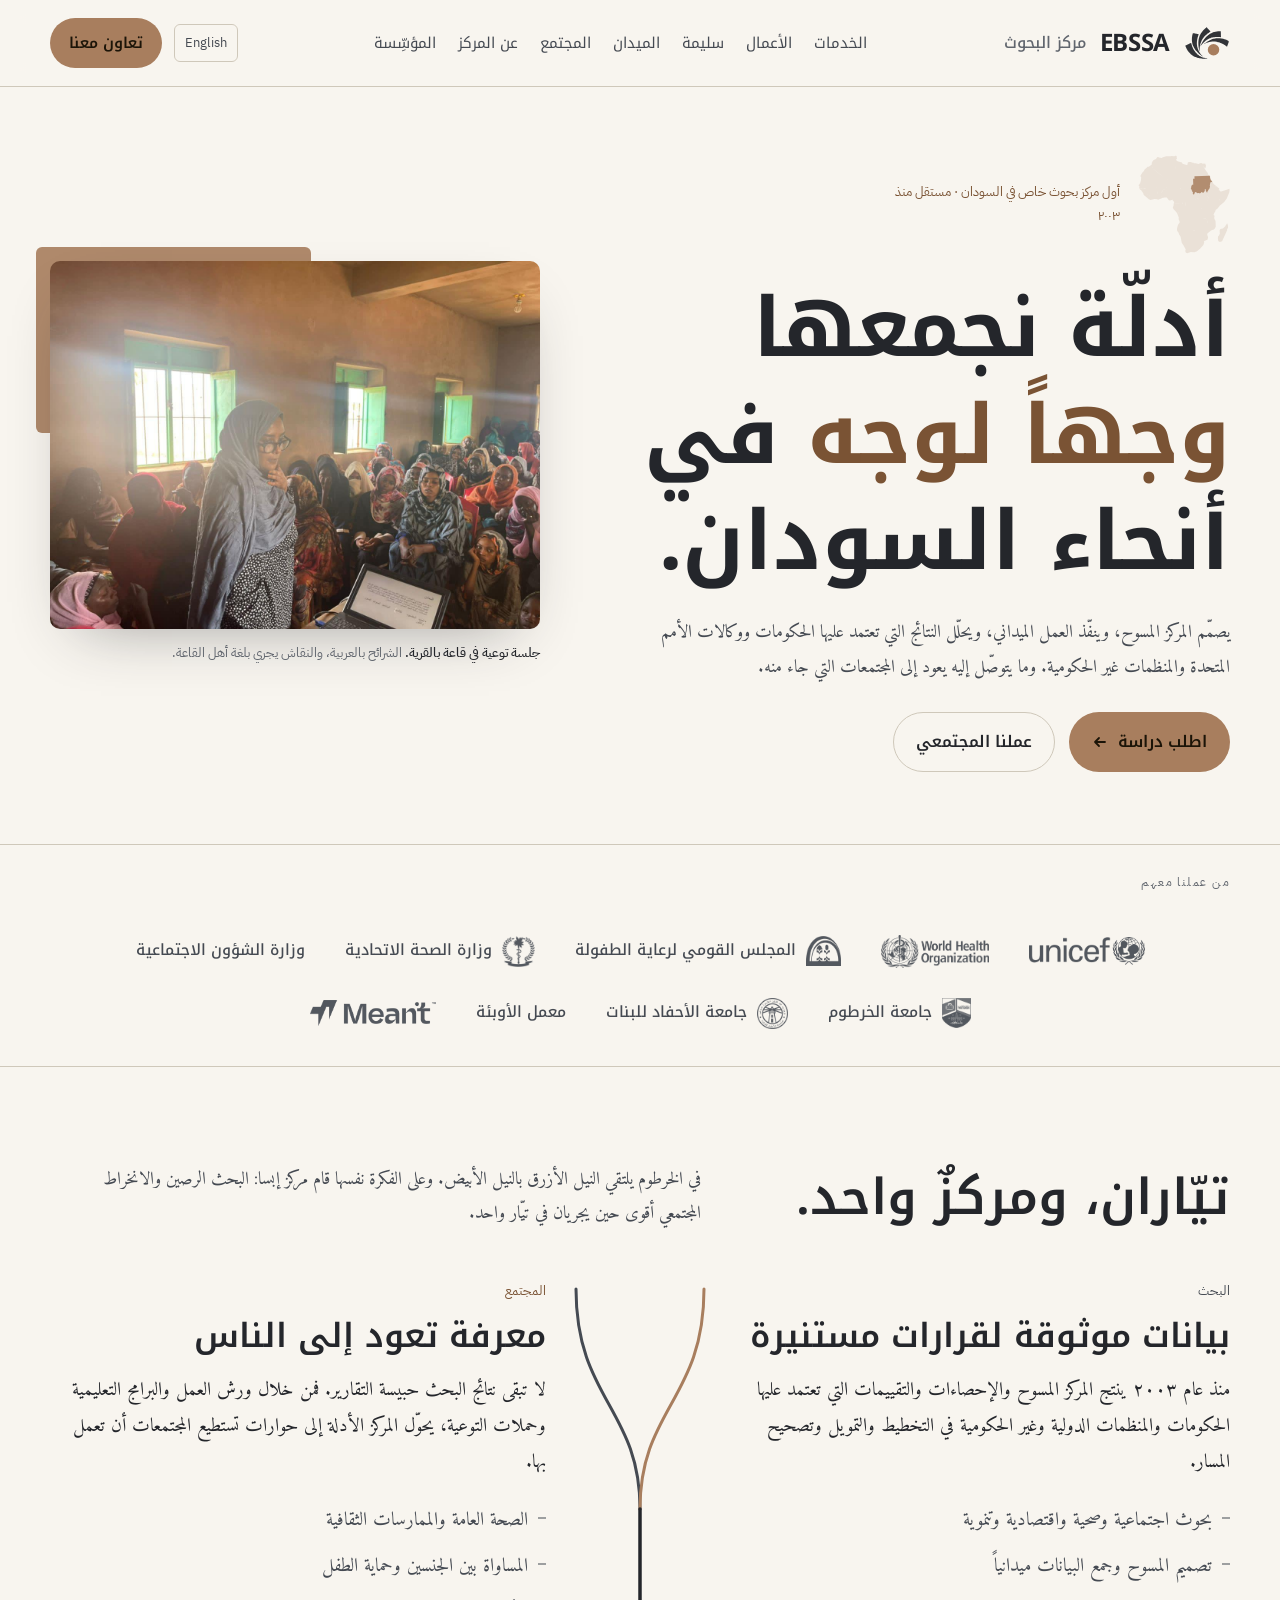
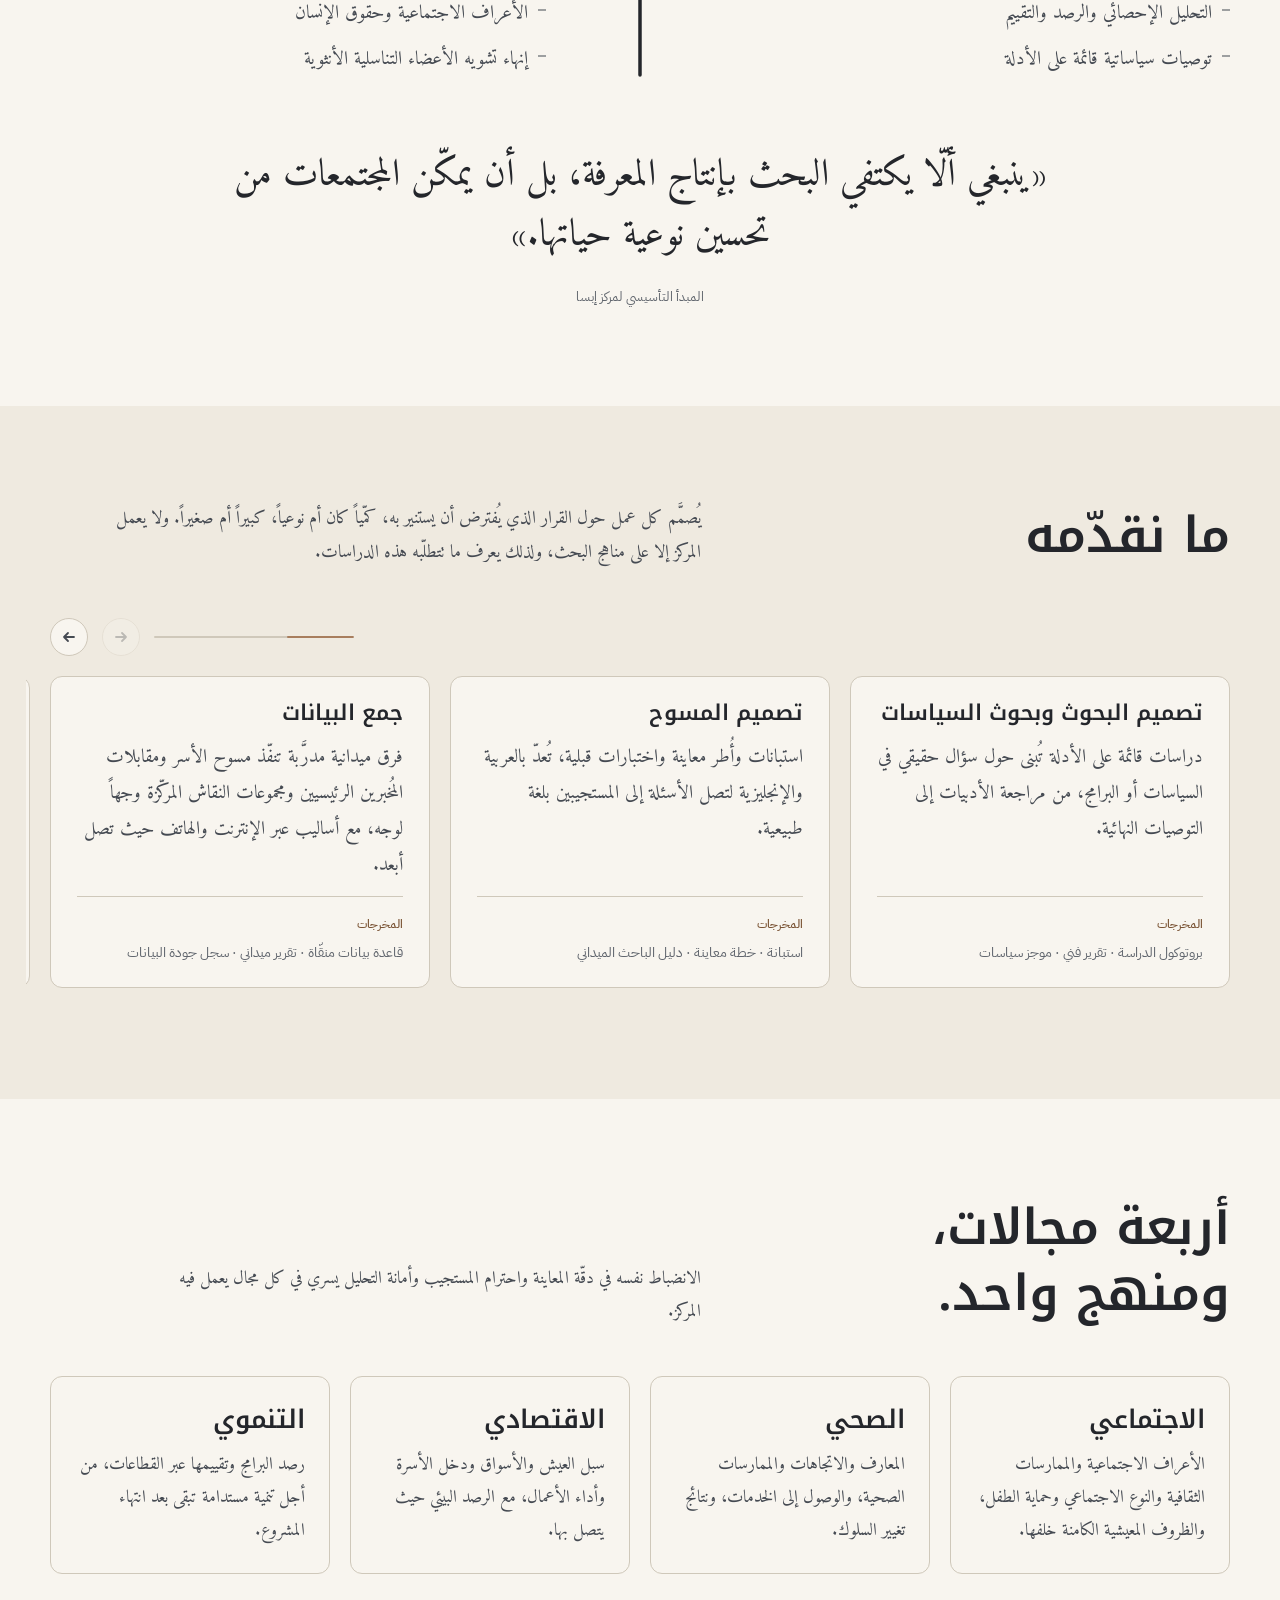
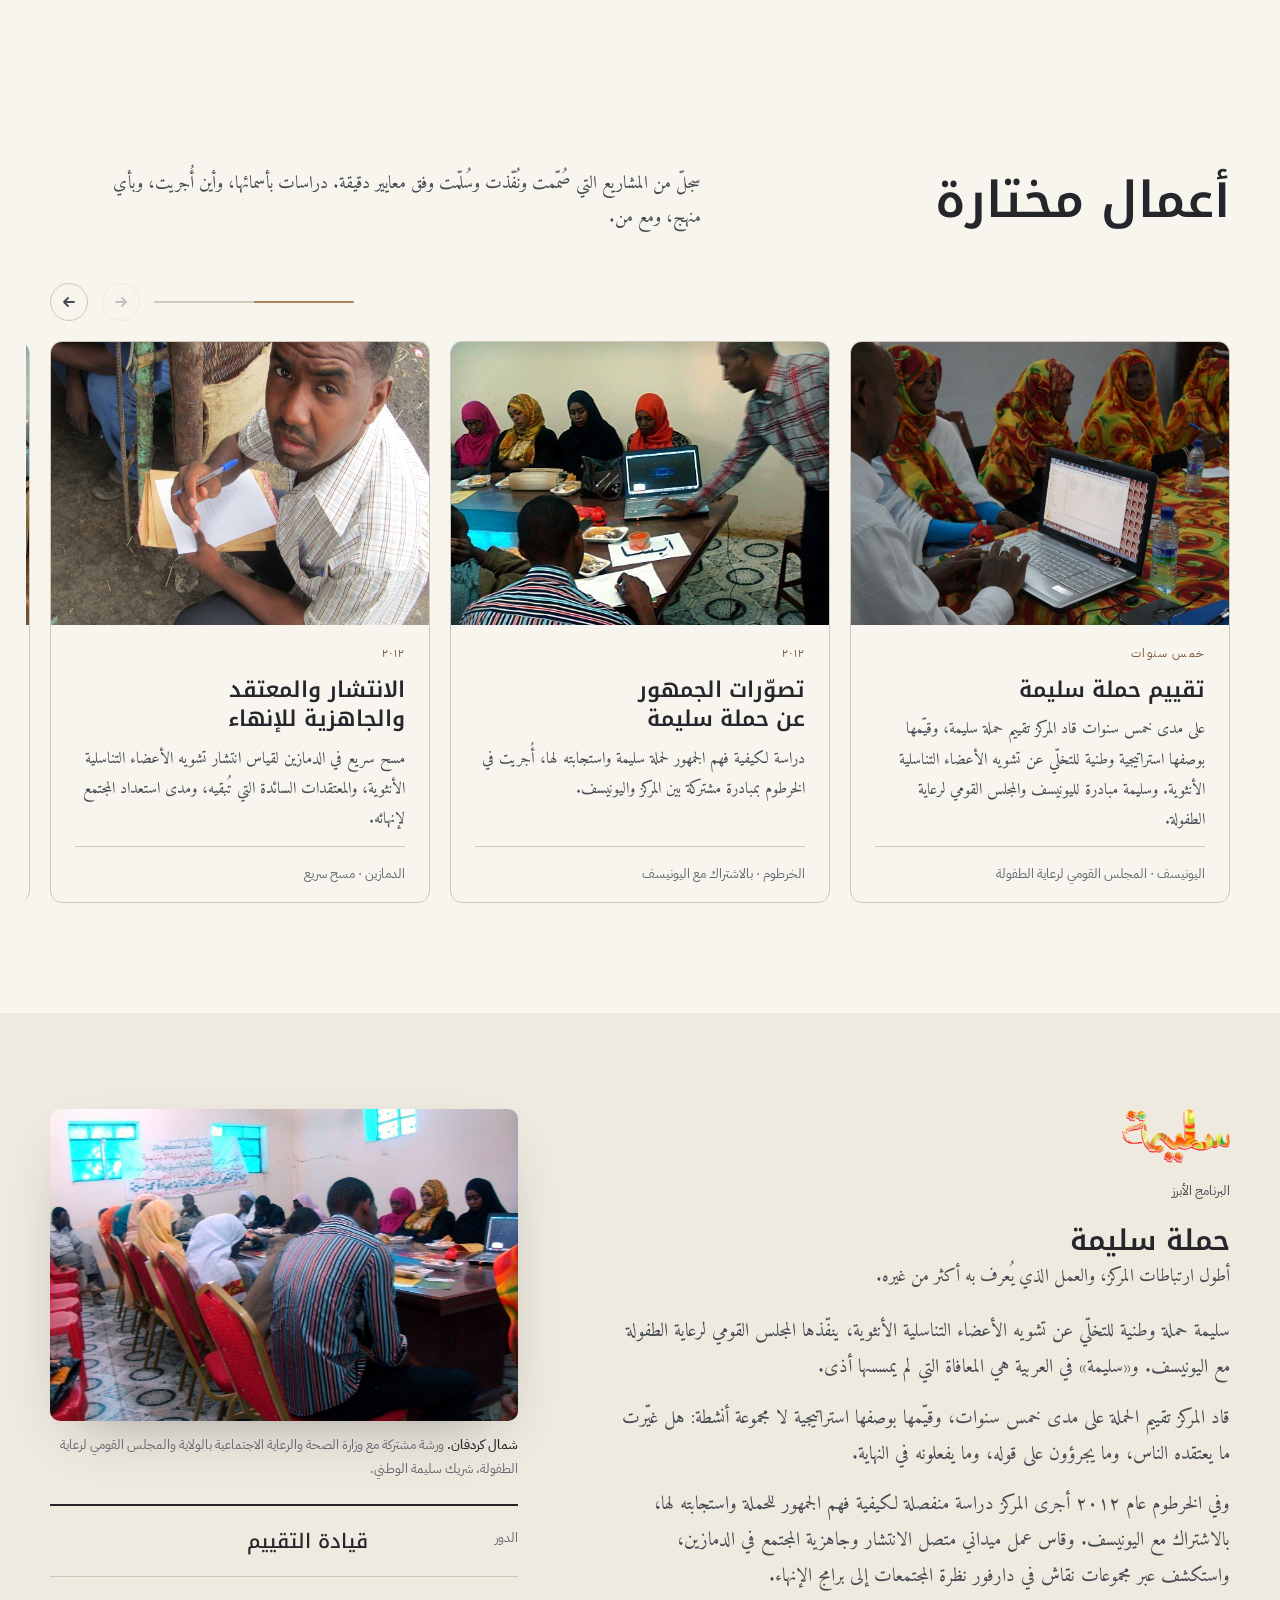
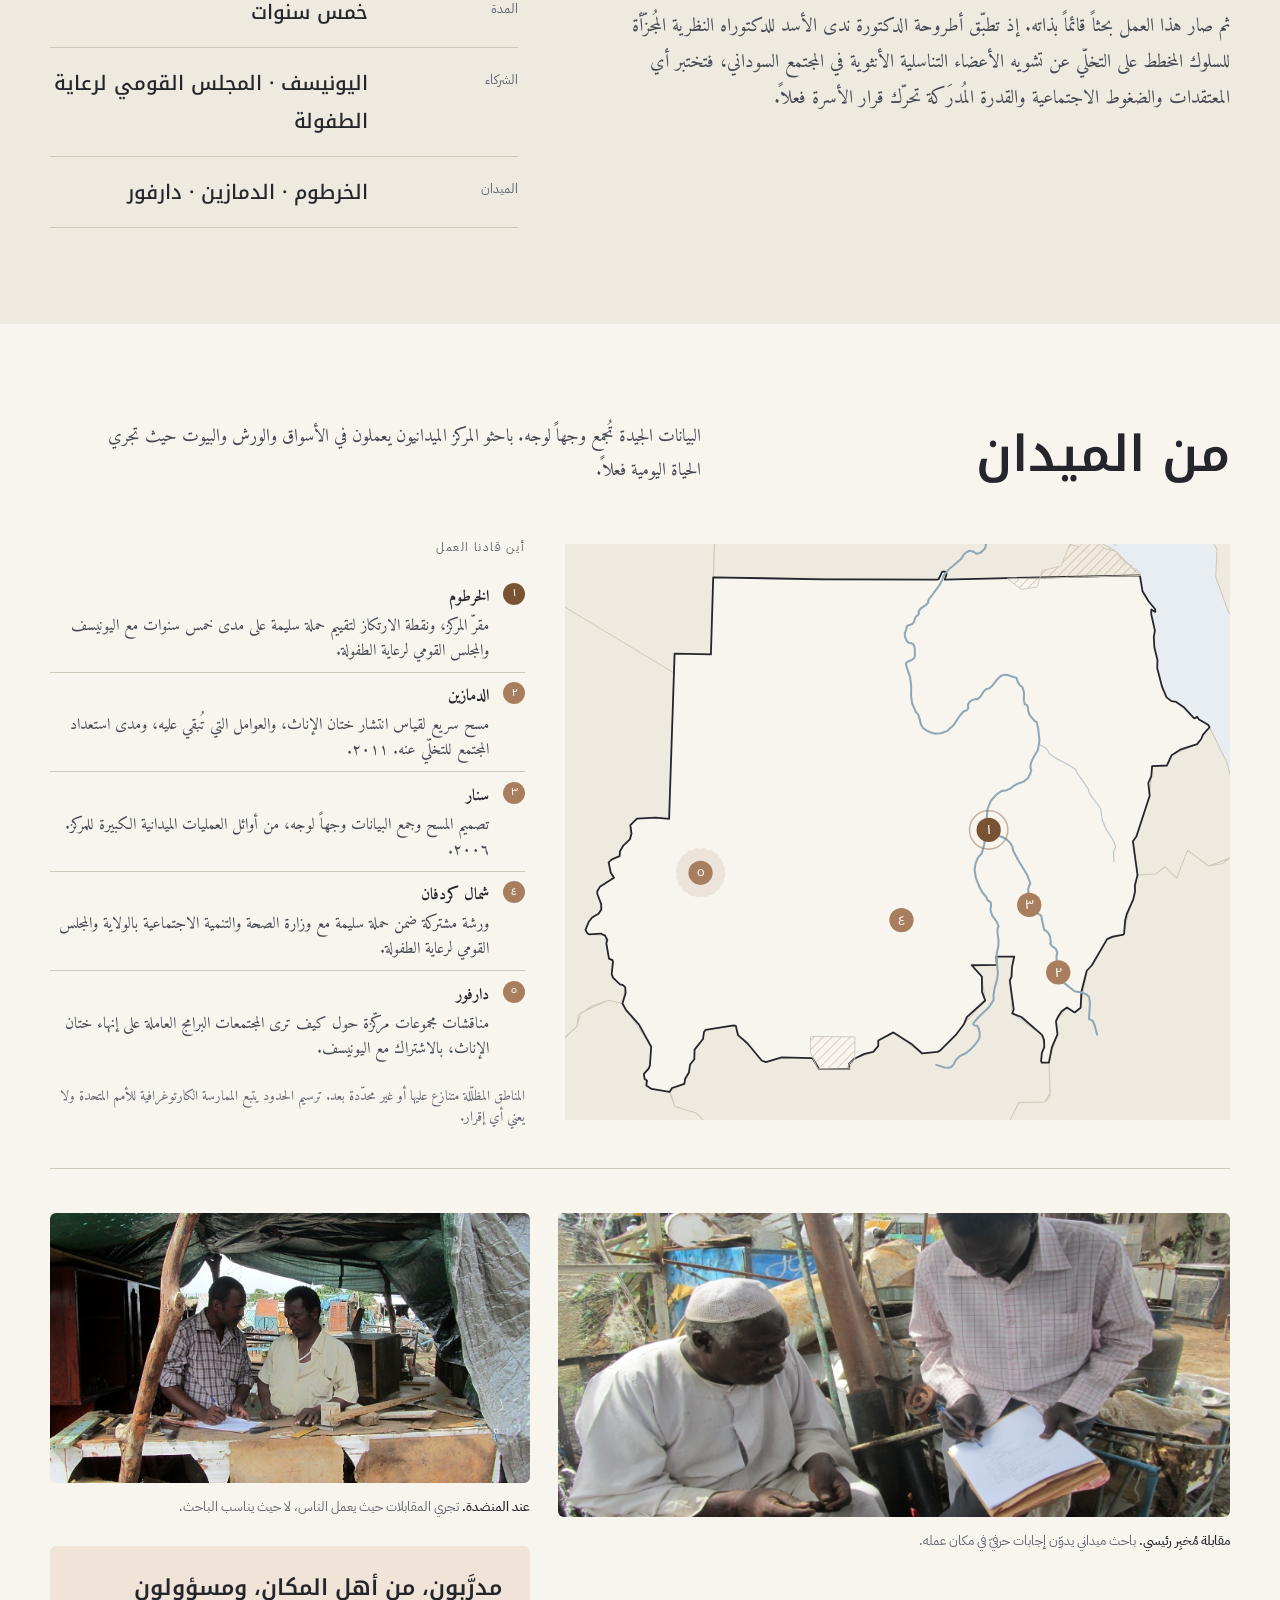
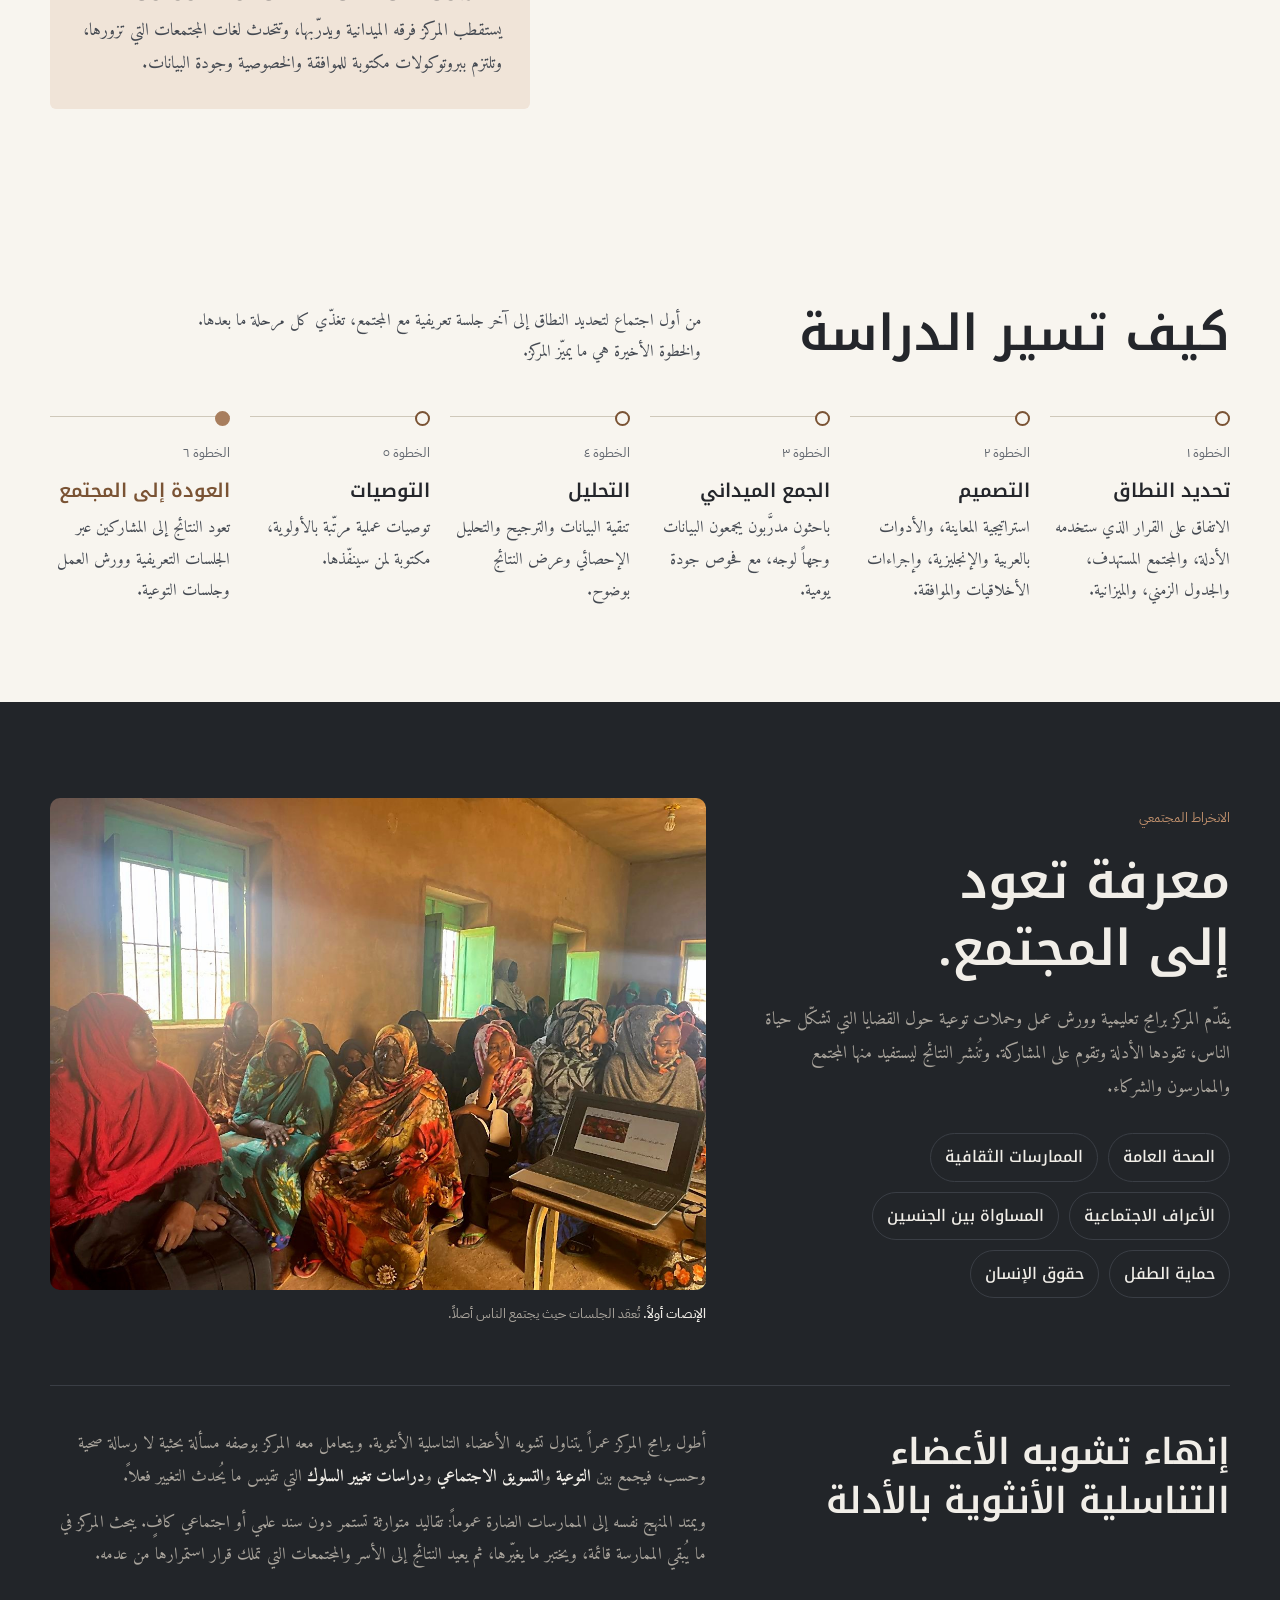
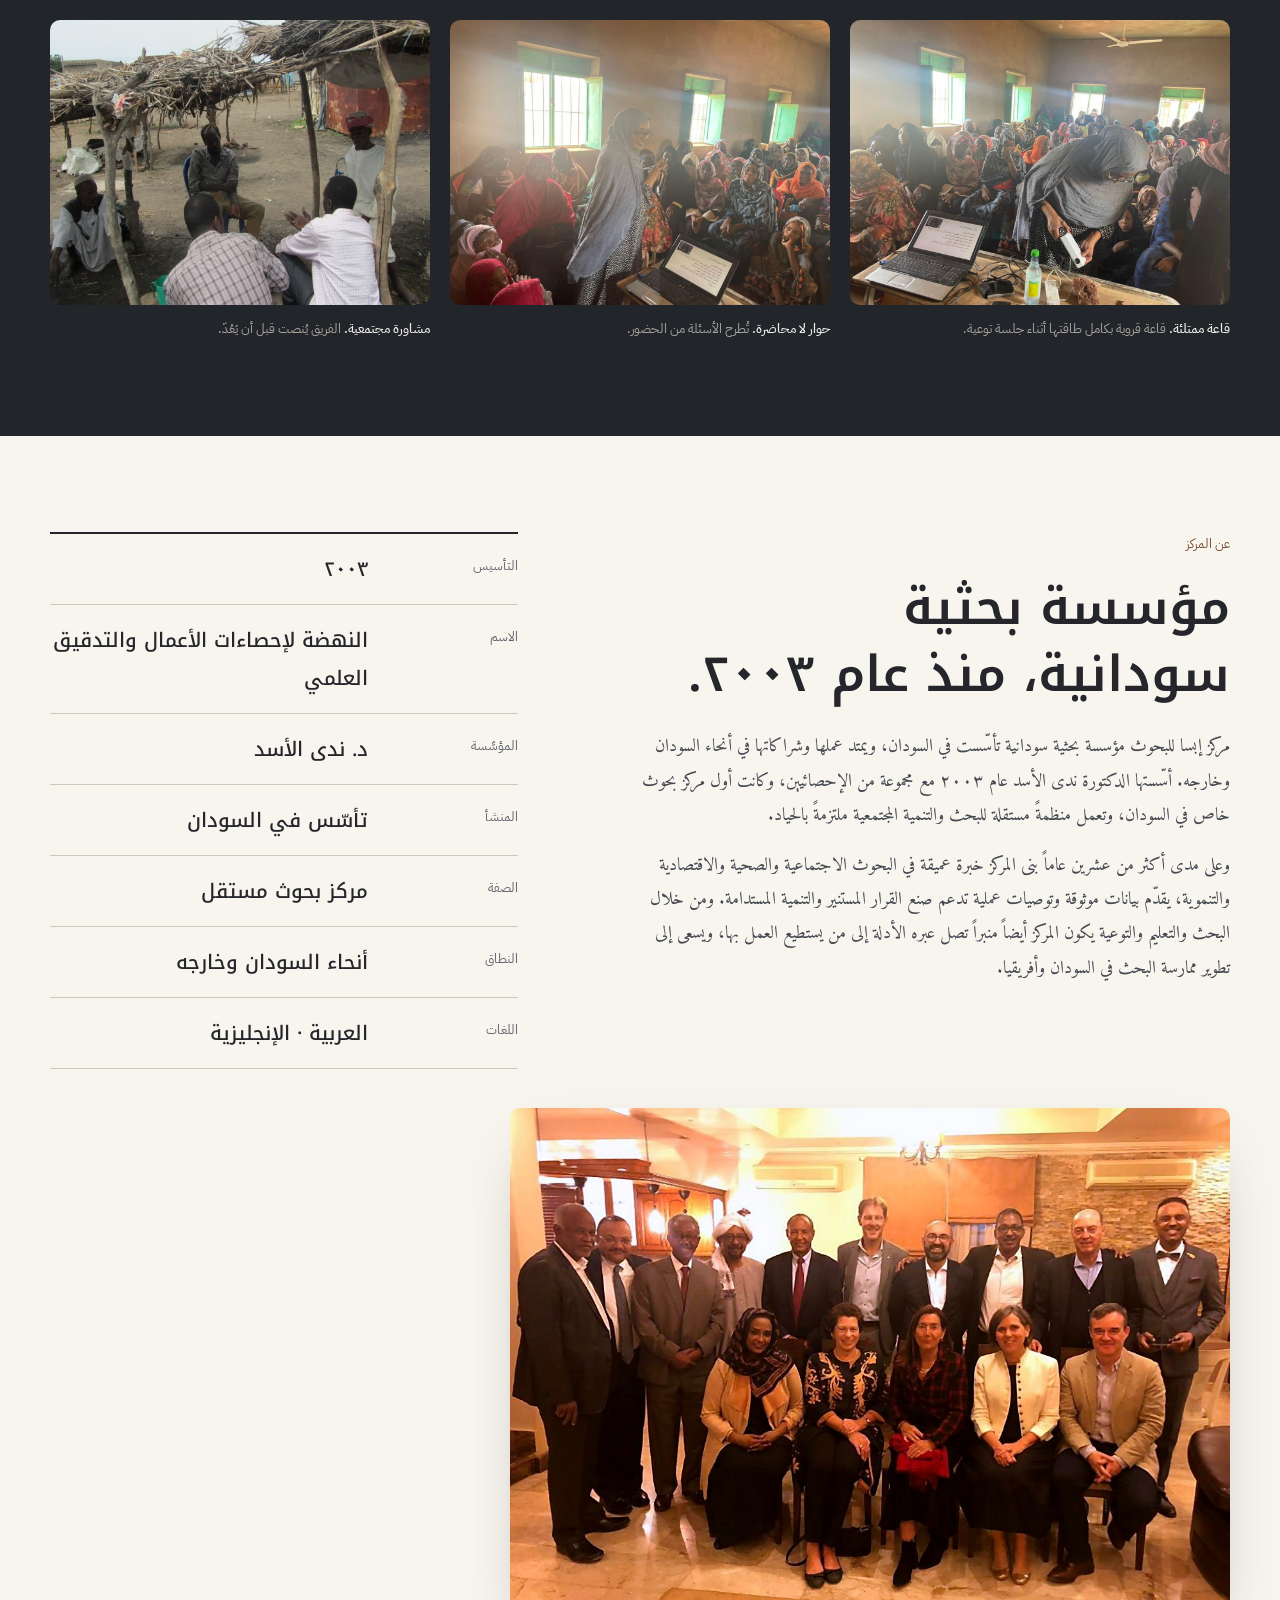
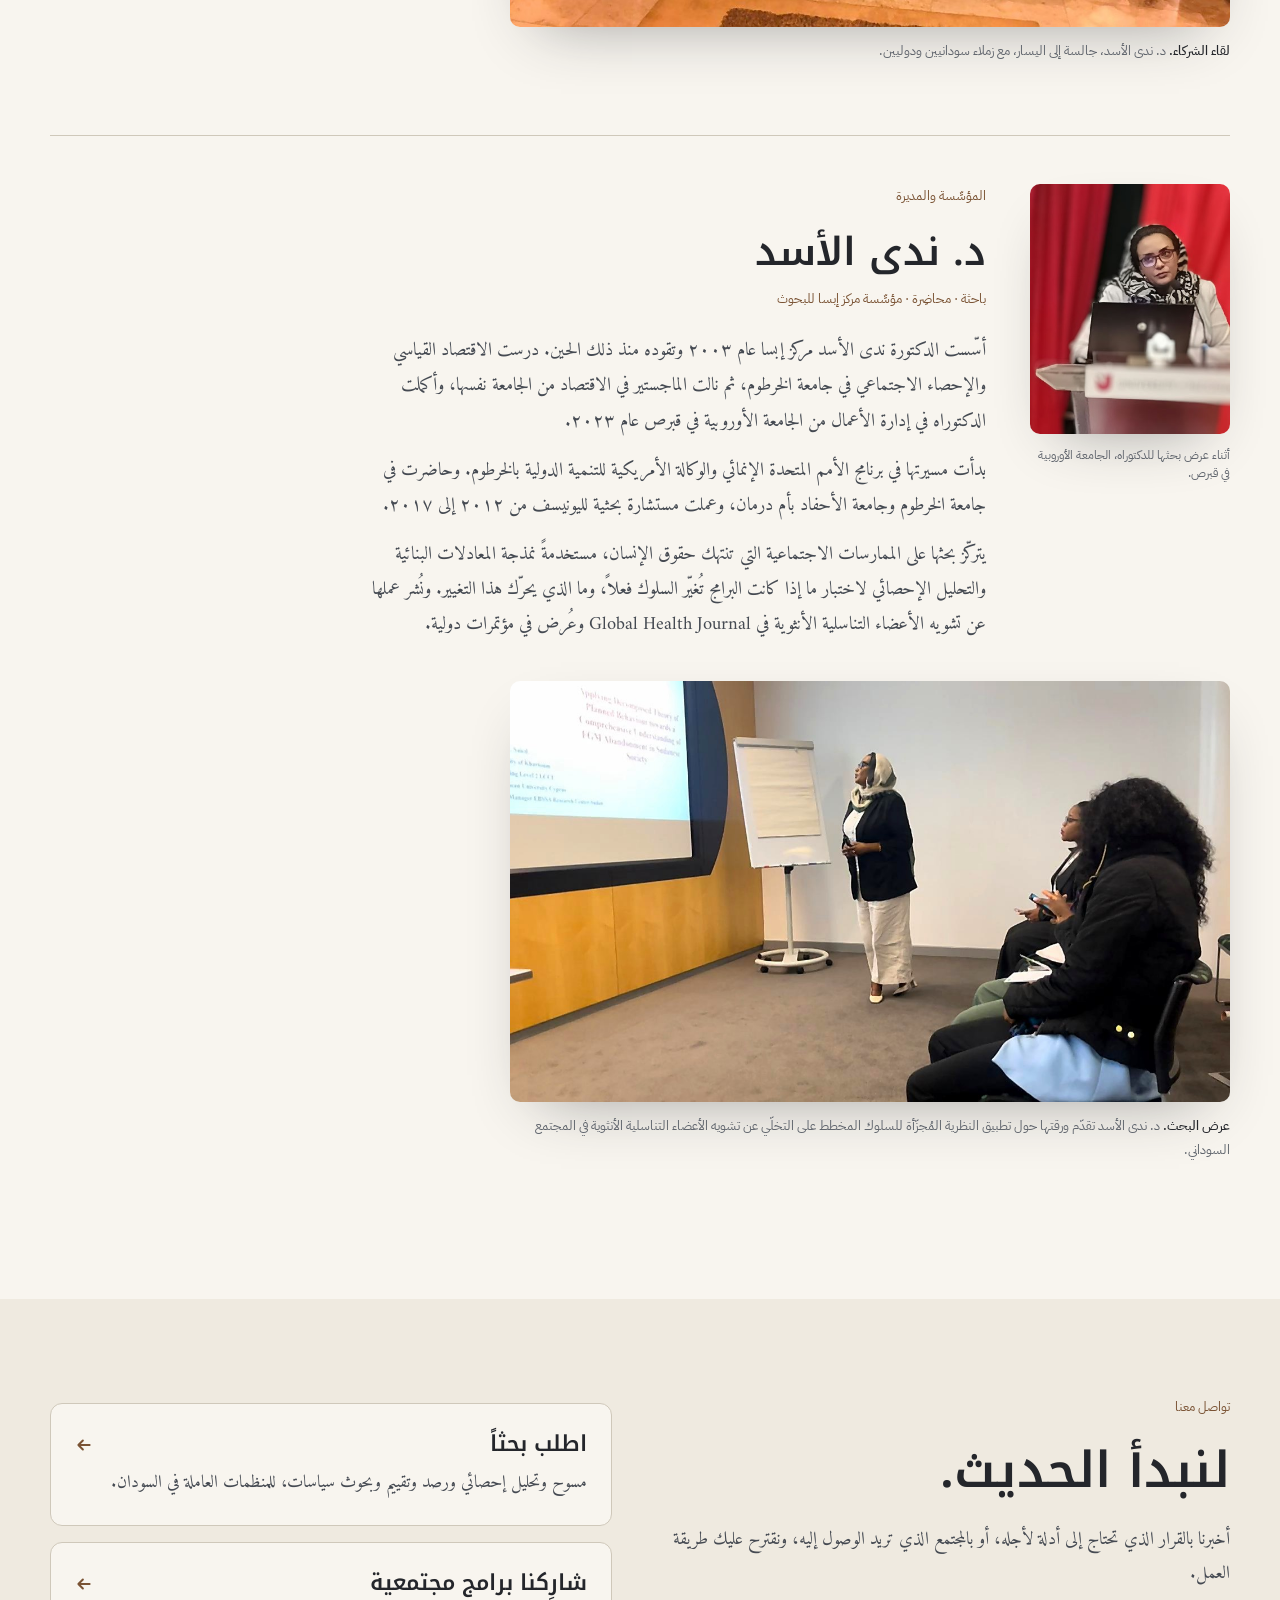
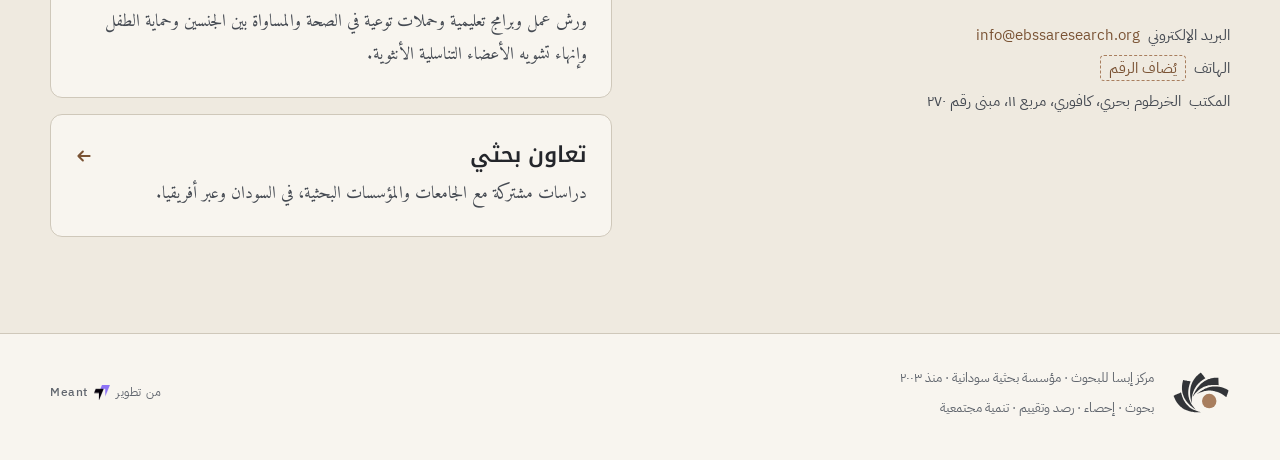
==== commit 1fb7d257: "Card rails and a folded CV on laptop-height viewports Services was nine cards in three rows and Sele" ====
--- a/ar/index.html
+++ b/ar/index.html
@@ -172,7 +172,12 @@
         <h2>ما نقدّمه</h2>
         <p class="lede">يُصمَّم كل عمل حول القرار الذي يُفترض أن يستنير به، كمّياً كان أم نوعياً، كبيراً أم صغيراً. ولا يعمل المركز إلا على مناهج البحث، ولذلك يعرف ما تتطلّبه هذه الدراسات.</p>
       </div>
-      <ul class="svc" aria-label="Services">
+      <div class="cnav" data-scroller="svc">
+          <span class="cnav-track" aria-hidden="true"><span class="cnav-thumb"></span></span>
+          <button type="button" class="cnav-btn cnav-prev" aria-label="الخدمات السابقة"><svg viewBox="0 0 16 16" fill="none" stroke="currentColor" stroke-width="1.8" stroke-linecap="round" stroke-linejoin="round" aria-hidden="true"><path d="M3 8h10M9 4l4 4-4 4"/></svg></button>
+          <button type="button" class="cnav-btn cnav-next" aria-label="الخدمات التالية"><svg viewBox="0 0 16 16" fill="none" stroke="currentColor" stroke-width="1.8" stroke-linecap="round" stroke-linejoin="round" aria-hidden="true"><path d="M3 8h10M9 4l4 4-4 4"/></svg></button>
+        </div>
+        <ul class="svc" aria-label="Services">
         <li class="card">
           <h3>تصميم البحوث وبحوث السياسات</h3>
           <p>دراسات قائمة على الأدلة تُبنى حول سؤال حقيقي في السياسات أو البرامج، من مراجعة الأدبيات إلى التوصيات النهائية.</p>
@@ -243,7 +248,12 @@
         <h2>أعمال مختارة</h2>
         <p class="lede">سجلّ من المشاريع التي صُمّمت ونُفّذت وسُلّمت وفق معايير دقيقة. دراسات بأسمائها، وأين أُجريت، وبأي منهج، ومع من.</p>
       </div>
-      <ol class="work-list">
+      <div class="cnav" data-scroller="work-list">
+          <span class="cnav-track" aria-hidden="true"><span class="cnav-thumb"></span></span>
+          <button type="button" class="cnav-btn cnav-prev" aria-label="الأعمال السابقة"><svg viewBox="0 0 16 16" fill="none" stroke="currentColor" stroke-width="1.8" stroke-linecap="round" stroke-linejoin="round" aria-hidden="true"><path d="M3 8h10M9 4l4 4-4 4"/></svg></button>
+          <button type="button" class="cnav-btn cnav-next" aria-label="الأعمال التالية"><svg viewBox="0 0 16 16" fill="none" stroke="currentColor" stroke-width="1.8" stroke-linecap="round" stroke-linejoin="round" aria-hidden="true"><path d="M3 8h10M9 4l4 4-4 4"/></svg></button>
+        </div>
+        <ol class="work-list">
         <li class="card">
           <img src="../images/womens-workshop.jpg" loading="lazy" alt="نساء بأثواب زاهية يجلسن حول طاولة في ورشة تقييم حملة سليمة بينما يُدخل ميسِّر البيانات على حاسوب محمول.">
           <div class="body">
@@ -603,18 +613,78 @@
   })();
 
   (function(){
-    var mq=window.matchMedia('(max-width:640px)');
-    var fold=document.querySelector('.cv-fold');
-    var scrollers=[document.querySelector('.svc'),document.querySelector('.sessions')].filter(Boolean);
+    var phone=window.matchMedia('(max-width:640px)');
+    var rail =window.matchMedia('(min-width:641px) and (max-height:1000px)');
+    var tall =window.matchMedia('(min-height:1000px)');
+    var folds=[].slice.call(document.querySelectorAll('.cv-fold'));
+    var scrollers=[].slice.call(document.querySelectorAll('.svc,.sessions,.work-list'));
+
     function apply(){
-      if(fold) fold.open=!mq.matches;
+      /* the CV runs to about 400px: worth having open on a tall display,
+         but on a laptop it is most of a screen before the section ends */
+      folds.forEach(function(f){ f.open=!phone.matches && tall.matches; });
       scrollers.forEach(function(s){
-        if(mq.matches){ s.setAttribute('tabindex','0'); s.setAttribute('role','group'); }
+        var swipes=phone.matches||(rail.matches&&!/sessions/.test(s.className));
+        if(swipes){ s.setAttribute('tabindex','0'); s.setAttribute('role','group'); }
         else { s.removeAttribute('tabindex'); s.removeAttribute('role'); }
       });
+      navs.forEach(function(n){ n.sync(); });
     }
+
+    /* prev/next for the laptop card rails. Everything is driven off
+       scrollIntoView and getBoundingClientRect rather than scrollLeft,
+       because scrollLeft's sign in RTL differs between engines. */
+    var navs=[].slice.call(document.querySelectorAll('.cnav')).map(function(nav){
+      var list=nav.parentNode.querySelector('.'+nav.getAttribute('data-scroller'));
+      if(!list) return {sync:function(){}};
+      var prev=nav.querySelector('.cnav-prev'),
+          next=nav.querySelector('.cnav-next'),
+          thumb=nav.querySelector('.cnav-thumb'),
+          kids=[].slice.call(list.children);
+
+      function rtl(){ return getComputedStyle(list).direction==='rtl'; }
+      function startOf(el){ var r=el.getBoundingClientRect(); return rtl()?-r.right:r.left; }
+      function perView(){
+        var w=kids[0]?kids[0].getBoundingClientRect().width:1;
+        return Math.max(1,Math.round(list.clientWidth/w));
+      }
+      function current(){
+        var base=startOf(list), best=0, dist=Infinity;
+        kids.forEach(function(k,i){
+          var d=Math.abs(startOf(k)-base);
+          if(d<dist){ dist=d; best=i; }
+        });
+        return best;
+      }
+      function go(delta){
+        var per=perView(), max=Math.max(0,kids.length-per);
+        var i=Math.min(max,Math.max(0,current()+delta*per));
+        kids[i].scrollIntoView({behavior:'smooth',inline:'start',block:'nearest'});
+      }
+      function sync(){
+        var on=list.scrollWidth>list.clientWidth+4;
+        nav.style.visibility=on?'':'hidden';
+        if(!on) return;
+        var per=perView(), max=Math.max(0,kids.length-per), i=Math.min(max,current());
+        prev.disabled=i<=0; next.disabled=i>=max;
+        thumb.style.width=(per/kids.length*100)+'%';
+        thumb.style.insetInlineStart=(i/kids.length*100)+'%';
+      }
+      prev.addEventListener('click',function(){ go(-1); });
+      next.addEventListener('click',function(){ go(1); });
+      list.addEventListener('scroll',function(){
+        clearTimeout(nav._t); nav._t=setTimeout(sync,90);
+      },{passive:true});
+      return {sync:sync};
+    });
+
     apply();
-    mq.addEventListener?mq.addEventListener('change',apply):mq.addListener(apply);
+    [phone,rail,tall].forEach(function(m){
+      m.addEventListener?m.addEventListener('change',apply):m.addListener(apply);
+    });
+    window.addEventListener('resize',function(){
+      clearTimeout(window._cn); window._cn=setTimeout(apply,120);
+    },{passive:true});
   })();
 </script>
 
--- a/styles.css
+++ b/styles.css
@@ -9,11 +9,13 @@
     --display:"Bricolage Grotesque",ui-sans-serif,system-ui,"Helvetica Neue",Arial,sans-serif;
     --serif:"Source Serif 4",Georgia,"Times New Roman",serif;
     --mono:"IBM Plex Mono",ui-monospace,SFMono-Regular,Menlo,monospace;
+    --nav-h:87px;  /* the sticky bar; anchor targets clear it via scroll-margin-top */
     color-scheme:light; /* deliberate single light theme: the page keeps its paper ground in any OS theme */
   }
 
   *{box-sizing:border-box}
   html{scroll-behavior:smooth}
+  :where(section,div,h2,h3,article)[id]{scroll-margin-top:calc(var(--nav-h) + 18px)}
   body{margin:0;overflow-x:clip;background:var(--paper);color:var(--ink);font-family:var(--serif);font-size:17px;line-height:1.6;-webkit-font-smoothing:antialiased}
   img{max-width:100%;display:block;height:auto}
   a{color:inherit}
@@ -23,9 +25,9 @@
   .wrap{width:min(1180px,calc(100% - 48px));margin-inline:auto}
   .eyebrow{font-family:var(--mono);font-size:12px;letter-spacing:.12em;text-transform:uppercase;color:var(--copper-ink);margin:0 0 18px}
   .lede{font-size:clamp(18px,1.4vw,21px);color:var(--ink-2);max-width:60ch}
-  .sec{padding-block:clamp(72px,9vw,128px)}
-  .sec-head{display:grid;grid-template-columns:minmax(0,5fr) minmax(0,7fr);gap:32px 64px;align-items:end;margin-bottom:clamp(40px,5vw,64px)}
-  .sec-head h2{font-size:clamp(34px,4.2vw,56px)}
+  .sec{padding-block:clamp(56px,min(9vw,10.67vh),128px)}
+  .sec-head{display:grid;grid-template-columns:minmax(0,5fr) minmax(0,7fr);gap:32px 64px;align-items:end;margin-bottom:clamp(28px,min(5vw,5.34vh),64px)}
+  .sec-head h2{font-size:clamp(34px,min(4.2vw,5.5vh),56px)}
   .btn{display:inline-flex;align-items:center;gap:10px;font-family:var(--display);font-weight:600;font-size:16px;padding:14px 22px;border-radius:999px;text-decoration:none;border:1.5px solid transparent;transition:transform .2s ease,background .2s ease,color .2s ease}
   .btn:hover{transform:translateY(-1px)}
   .btn-primary{background:var(--copper);color:#1B1408}
@@ -47,14 +49,15 @@
   .nav .btn{padding:10px 18px;font-size:15px}
 
   /* ---------- hero ---------- */
-  .hero{padding-block:clamp(48px,6vw,88px) 0}
+  .hero{padding-block:clamp(34px,min(6vw,7.34vh),88px) 0}
   .hero .wrap{display:grid;grid-template-columns:minmax(0,13fr) minmax(0,10fr);gap:52px;align-items:center}
-  .hero .dateline{display:flex;align-items:center;gap:18px;margin-bottom:26px}
-  .hero .dateline .loc-map{height:112px;width:auto;flex:none}
+  .hero .dateline{display:flex;align-items:center;gap:18px;margin-bottom:clamp(14px,2.3vh,26px)}
+  .hero .dateline .loc-map{height:clamp(74px,11.4vh,112px);width:auto;flex:none}
   .hero .dateline .eyebrow{margin:0;max-width:30ch}
-  .hero h1{font-size:clamp(44px,6.4vw,92px);font-weight:700;font-variation-settings:"opsz" 96;margin-bottom:26px}
+  .hero h1{font-size:clamp(44px,min(6.4vw,9.2vh),92px);font-weight:700;
+    font-variation-settings:"opsz" 96;margin-bottom:clamp(15px,2.3vh,26px)}
   .hero h1 em{font-style:normal;color:var(--copper-ink)}
-  .hero .cta{display:flex;gap:14px;flex-wrap:wrap;margin-top:34px}
+  .hero .cta{display:flex;gap:14px;flex-wrap:wrap;margin-top:clamp(18px,3vh,34px)}
   .figure{position:relative;margin:0}
   .figure img{border-radius:10px;aspect-ratio:3/2;object-fit:cover;width:100%;box-shadow:var(--shadow)}
   .figure figcaption{font-family:var(--mono);font-size:12px;color:var(--mute);margin-top:12px;line-height:1.5}
@@ -62,7 +65,7 @@
   .hero .figure img{aspect-ratio:4/3}
   .hero .figure::before{content:"";position:absolute;inset:-14px -14px auto auto;width:56%;height:46%;background:var(--copper);border-radius:6px;z-index:-1;opacity:.9}
 
-  .clients{border-block:1px solid var(--line);margin-top:clamp(56px,7vw,96px);padding-block:26px}
+  .clients{border-block:1px solid var(--line);margin-top:clamp(40px,min(7vw,8vh),96px);padding-block:26px}
   .clients .wrap{display:flex;flex-wrap:wrap;gap:12px 36px;align-items:baseline;font-family:var(--mono);font-size:13px;color:var(--mute)}
 
   /* ---------- partner banner ---------- */
@@ -99,12 +102,28 @@
   .work-list{list-style:none;margin:0;padding:0;display:grid;grid-template-columns:repeat(3,minmax(0,1fr));gap:20px}
   .work-list li{display:flex;flex-direction:column;padding:0;overflow:hidden}
   .work-list li>img{width:100%;aspect-ratio:4/3;object-fit:cover;display:block}
-  .work-list .body{display:flex;flex-direction:column;gap:10px;padding:22px 24px 24px;flex:1}
+  .work-list .body{display:flex;flex-direction:column;gap:10px;padding:clamp(16px,1.84vh,22px) 24px clamp(17px,2vh,24px);flex:1}
   .work-list .yr{font-family:var(--mono);font-size:12px;letter-spacing:.1em;color:var(--copper-ink)}
   .work-list h3{font-size:clamp(19px,1.7vw,23px)}
   .work-list p{color:var(--ink-2);font-size:16px}
   .work-list .with{font-family:var(--mono);font-size:12.5px;color:var(--mute);line-height:1.7;
     margin-top:auto;padding-top:16px;border-top:1px solid var(--line)}
+
+
+  /* ---- card rail controls (shown only when the rail is active) -------- */
+  .cnav{display:none;align-items:center;justify-content:flex-end;gap:14px;margin:0 0 18px}
+  .cnav-track{flex:0 1 200px;height:2px;background:var(--line);border-radius:2px;position:relative;overflow:hidden}
+  .cnav-thumb{position:absolute;inset-block:0;inset-inline-start:0;width:33%;background:var(--copper);
+    border-radius:2px;transition:inset-inline-start .28s ease,width .28s ease}
+  .cnav-btn{width:38px;height:38px;flex:none;border-radius:50%;border:1px solid var(--line);
+    background:var(--paper);color:var(--ink-2);display:grid;place-items:center;cursor:pointer;
+    transition:border-color .2s ease,color .2s ease}
+  .cnav-btn svg{width:16px;height:16px}
+  .cnav-prev svg{transform:scaleX(-1)}
+  .cnav-btn:hover:not(:disabled){border-color:var(--copper);color:var(--copper-ink)}
+  .cnav-btn:disabled{opacity:.3;cursor:default}
+  [dir="rtl"] .cnav-next svg{transform:scaleX(-1)}
+  [dir="rtl"] .cnav-prev svg{transform:none}
 
   /* ---------- confluence ---------- */
   .confluence .grid{display:grid;grid-template-columns:minmax(0,1fr) 140px minmax(0,1fr);gap:24px;align-items:stretch}
@@ -126,7 +145,7 @@
   .river.armed.go .draw path{animation:draw 1.6s cubic-bezier(.65,0,.35,1) forwards}
   .river.armed.go .draw .c{animation-delay:1.2s;animation-duration:1s}
   @keyframes draw{to{stroke-dashoffset:0}}
-  .quote{margin:clamp(56px,7vw,88px) auto 0;max-width:820px;text-align:center}
+  .quote{margin:clamp(40px,min(7vw,7.34vh),88px) auto 0;max-width:820px;text-align:center}
   .quote p{font-family:var(--serif);font-style:italic;font-size:clamp(24px,3vw,36px);line-height:1.3;font-variation-settings:"opsz" 60}
   .quote cite{display:block;margin-top:18px;font-style:normal;font-family:var(--mono);font-size:12px;letter-spacing:.12em;text-transform:uppercase;color:var(--mute)}
 
@@ -145,7 +164,7 @@
   /* ---------- services ---------- */
   .services{background:var(--paper-2)}
   .svc{list-style:none;margin:0;padding:0;display:grid;grid-template-columns:repeat(3,minmax(0,1fr));gap:20px}
-  .svc li{display:flex;flex-direction:column;gap:12px;padding:28px 26px}
+  .svc li{display:flex;flex-direction:column;gap:12px;padding:clamp(20px,2.34vh,28px) 26px}
   .svc h3{font-size:clamp(19px,1.7vw,23px)}
   .svc p{color:var(--ink-2)}
   .svc .out{font-family:var(--mono);font-size:12.5px;color:var(--mute);line-height:1.7;margin-top:auto;padding-top:16px;border-top:1px solid var(--line)}
@@ -194,7 +213,7 @@
     text-transform:uppercase;color:var(--mute);margin:0}
   .fm-list{list-style:none;counter-reset:fm;margin:14px 0 0;padding:0}
   .fm-list li{counter-increment:fm;display:grid;grid-template-columns:24px 1fr;
-    column-gap:12px;row-gap:2px;padding:11px 0;border-top:1px solid var(--line)}
+    column-gap:12px;row-gap:2px;padding:clamp(8px,.92vh,11px) 0;border-top:1px solid var(--line)}
   .fm-list li:first-child{border-top:0}
   .fm-list li::before{content:counter(fm);grid-row:1 / span 2;
     width:22px;height:22px;border-radius:50%;background:var(--copper);color:var(--paper);
@@ -222,14 +241,14 @@
   .sec.community{background:var(--band);color:var(--band-ink)}
   .sec.community .eyebrow{color:var(--band-accent)}
   .sec.community .grid{display:grid;grid-template-columns:minmax(0,5fr) minmax(0,7fr);gap:56px;align-items:center}
-  .sec.community h2{font-size:clamp(34px,4.2vw,56px);margin-bottom:20px}
+  .sec.community h2{font-size:clamp(34px,min(4.2vw,5.5vh),56px);margin-bottom:20px}
   .sec.community .lede{color:var(--band-mute)}
   .sec.community .figure img{aspect-ratio:4/3;box-shadow:none;border-radius:10px}
   .sec.community .figure figcaption{color:var(--band-mute)}
   .sec.community .figure figcaption b{color:var(--band-ink)}
   .topics{display:flex;flex-wrap:wrap;gap:10px;margin-top:28px;padding:0;list-style:none}
   .topics li{font-family:var(--display);font-size:15px;padding:8px 14px;border:1px solid var(--band-line);border-radius:999px;color:var(--band-ink)}
-  .fgm{margin-top:clamp(48px,6vw,80px);border-top:1px solid var(--band-line);padding-top:clamp(36px,4vw,56px);display:grid;grid-template-columns:minmax(0,5fr) minmax(0,7fr);gap:32px 56px}
+  .fgm{margin-top:clamp(36px,min(6vw,6.67vh),80px);border-top:1px solid var(--band-line);padding-top:clamp(28px,min(4vw,4.67vh),56px);display:grid;grid-template-columns:minmax(0,5fr) minmax(0,7fr);gap:32px 56px}
   .fgm h3{font-size:clamp(26px,2.8vw,36px)}
   .fgm p{color:var(--band-mute);font-size:17px}
   .fgm p + p{margin-top:14px}
@@ -237,7 +256,7 @@
 
   /* ---------- about ---------- */
   .about .grid{display:grid;grid-template-columns:minmax(0,7fr) minmax(0,5fr);gap:56px;align-items:start}
-  .about h2{font-size:clamp(34px,4.2vw,56px);margin-bottom:22px}
+  .about h2{font-size:clamp(34px,min(4.2vw,5.5vh),56px);margin-bottom:22px}
   .about .lede + .lede{margin-top:16px}
   .facts{margin:0;border-top:2px solid var(--ink);display:grid}
   .facts div{display:grid;grid-template-columns:130px minmax(0,1fr);gap:20px;padding:16px 0;border-bottom:1px solid var(--line)}
@@ -246,20 +265,20 @@
 
   /* a full-width figure that keeps its own proportions — these are group and
      conference photographs, where cropping to a house ratio cuts people out */
-  .figure-wide{margin-top:clamp(36px,4vw,52px);max-width:720px}
+  .figure-wide{margin-top:clamp(26px,min(4vw,4.34vh),52px);max-width:720px}
   .figure-wide img{aspect-ratio:auto;height:auto}
 
   /* ---------- founder ---------- */
-  .founder{margin-top:clamp(56px,7vw,96px);border-top:1px solid var(--line);padding-top:clamp(40px,5vw,64px)}
+  .founder{margin-top:clamp(40px,min(7vw,8vh),96px);border-top:1px solid var(--line);padding-top:clamp(30px,min(5vw,5.34vh),64px)}
   .founder .intro{display:grid;grid-template-columns:200px minmax(0,1fr);gap:44px;align-items:start}
   .portrait{margin:0}
   .portrait img{aspect-ratio:4/5;object-fit:cover;border-radius:10px;width:100%;max-width:300px;box-shadow:var(--shadow)}
   .portrait figcaption{font-family:var(--mono);font-size:12px;color:var(--mute);margin-top:12px;line-height:1.5}
-  .founder h3{font-size:clamp(30px,3.2vw,44px);margin-bottom:8px}
+  .founder h3{font-size:clamp(30px,min(3.2vw,4.3vh),44px);margin-bottom:8px}
   .founder .role{font-family:var(--mono);font-size:12px;letter-spacing:.12em;text-transform:uppercase;color:var(--copper-ink);margin-bottom:22px}
   .founder .bio{color:var(--ink-2);font-size:17px;max-width:62ch}
   .founder .bio + .bio{margin-top:14px}
-  .cv-fold{margin-top:clamp(40px,5vw,56px)}
+  .cv-fold{margin-top:clamp(28px,min(5vw,4.67vh),56px)}
   .cv-fold>summary{display:none}
   .cv{display:grid;grid-template-columns:repeat(3,minmax(0,1fr));gap:40px}
   .cv h4{font-family:var(--mono);font-size:12px;font-weight:500;letter-spacing:.12em;text-transform:uppercase;color:var(--copper-ink);margin:0 0 16px;padding-bottom:10px;border-bottom:2px solid var(--ink)}
@@ -271,13 +290,13 @@
   .cv a{color:var(--copper-ink);text-decoration-thickness:1px;text-underline-offset:3px}
 
   /* ---------- session strip ---------- */
-  .sessions{display:grid;grid-template-columns:repeat(3,minmax(0,1fr));gap:20px;margin-top:clamp(40px,5vw,64px)}
+  .sessions{display:grid;grid-template-columns:repeat(3,minmax(0,1fr));gap:20px;margin-top:clamp(28px,min(5vw,5.34vh),64px)}
   .sessions .figure img{border-radius:10px;box-shadow:none;object-fit:cover;width:100%;aspect-ratio:4/3}
 
   /* ---------- contact ---------- */
   .contact{background:var(--paper-2)}
   .contact .grid{display:grid;grid-template-columns:minmax(0,6fr) minmax(0,6fr);gap:56px;align-items:start}
-  .contact h2{font-size:clamp(34px,4.2vw,56px);margin-bottom:18px}
+  .contact h2{font-size:clamp(34px,min(4.2vw,5.5vh),56px);margin-bottom:18px}
   .paths{display:grid;gap:16px;margin-top:8px}
   .path{display:block;text-decoration:none;padding:26px 24px}
   .path h3{font-size:22px;margin-bottom:6px;display:flex;justify-content:space-between;align-items:center;gap:12px}
@@ -306,6 +325,23 @@
   .maker:hover .maker-mark::before{opacity:0}
   .maker:hover .maker-mark::after{opacity:1}
 
+
+  /* Nine service cards in three rows, and six project cards in two, were
+     the two blocks that ran past a laptop screen. Above a 1000px-tall
+     viewport they stay as grids; below it they become one scrolling row. */
+  @media (min-width:641px) and (max-height:1000px){
+    .svc,.work-list{grid-template-columns:none;grid-auto-flow:column;
+      grid-auto-columns:calc((100% - 40px)/3);
+      overflow-x:auto;overscroll-behavior-x:contain;
+      scroll-snap-type:x mandatory;scroll-padding-inline:24px;
+      padding:2px 24px 14px;margin-inline:-24px;
+      scrollbar-width:none;-ms-overflow-style:none}
+    .svc::-webkit-scrollbar,.work-list::-webkit-scrollbar{display:none}
+    .svc>li,.work-list>li{scroll-snap-align:start}
+    .svc:focus-visible,.work-list:focus-visible{outline:3px solid var(--copper-ink);outline-offset:4px}
+    .cnav{display:flex}
+  }
+
   @media (max-width:900px){
     .hero .wrap,.founder .intro,.cv,.sessions,.confluence .grid,.field .grid,.sec.community .grid,.saleema .grid,.fgm,.about .grid,.contact .grid,.sec-head{grid-template-columns:1fr}
     .hero .figure{order:-1}
@@ -316,6 +352,7 @@
     .process ol{grid-template-columns:repeat(2,minmax(0,1fr))}
   }
   @media (max-width:640px){
+    :root{--nav-h:69px}
     .links{display:none}
     .brand span{display:none}
     .brand b{font-size:19px}
@@ -420,7 +457,7 @@
   @media (prefers-reduced-motion:reduce){
     html{scroll-behavior:auto}
     .river.armed .draw path{stroke-dashoffset:0;animation:none}
-    .btn,.path,.svc li,.card,.maker,.partner-band a,.partner-band .lg,.maker-mark::before,.maker-mark::after{transition:none}
+    .btn,.path,.svc li,.card,.maker,.partner-band a,.partner-band .lg,.maker-mark::before,.maker-mark::after,.cnav-thumb,.cnav-btn{transition:none}
     .card:hover{transform:none}
 
   }
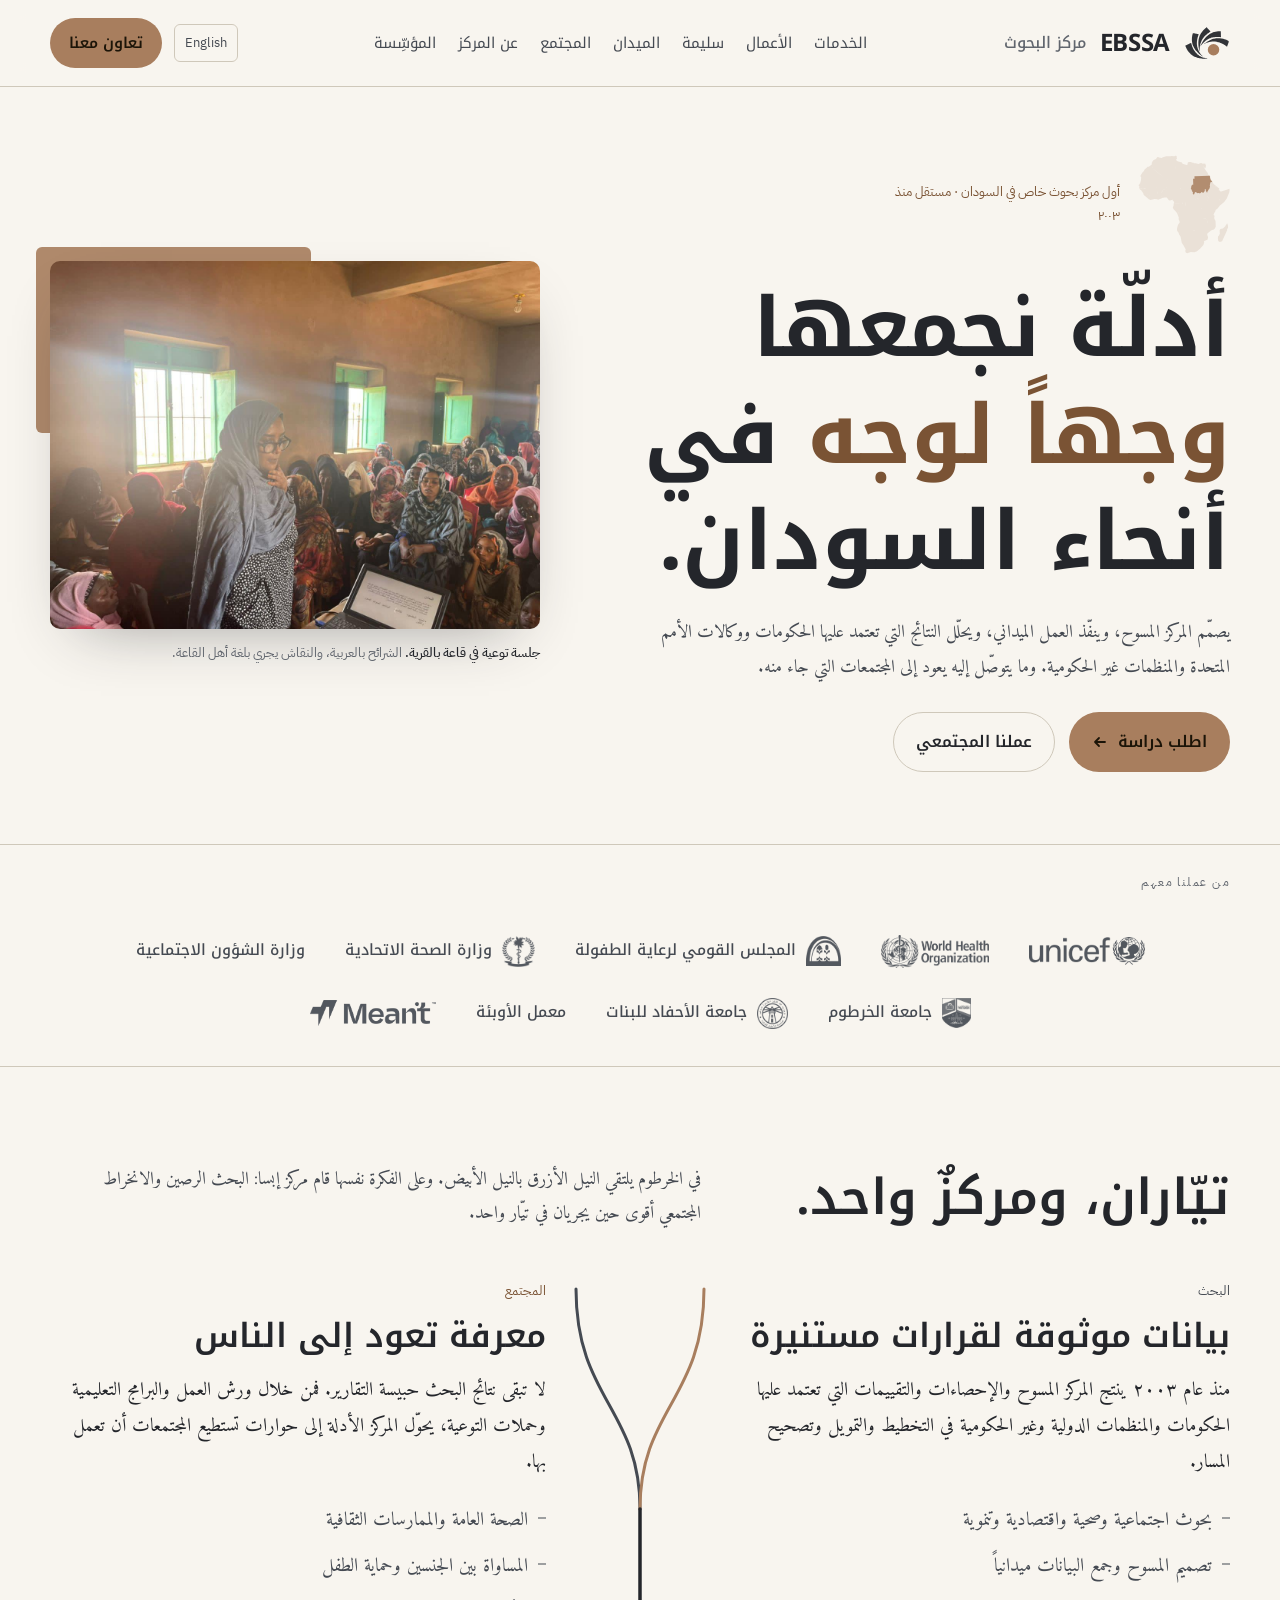
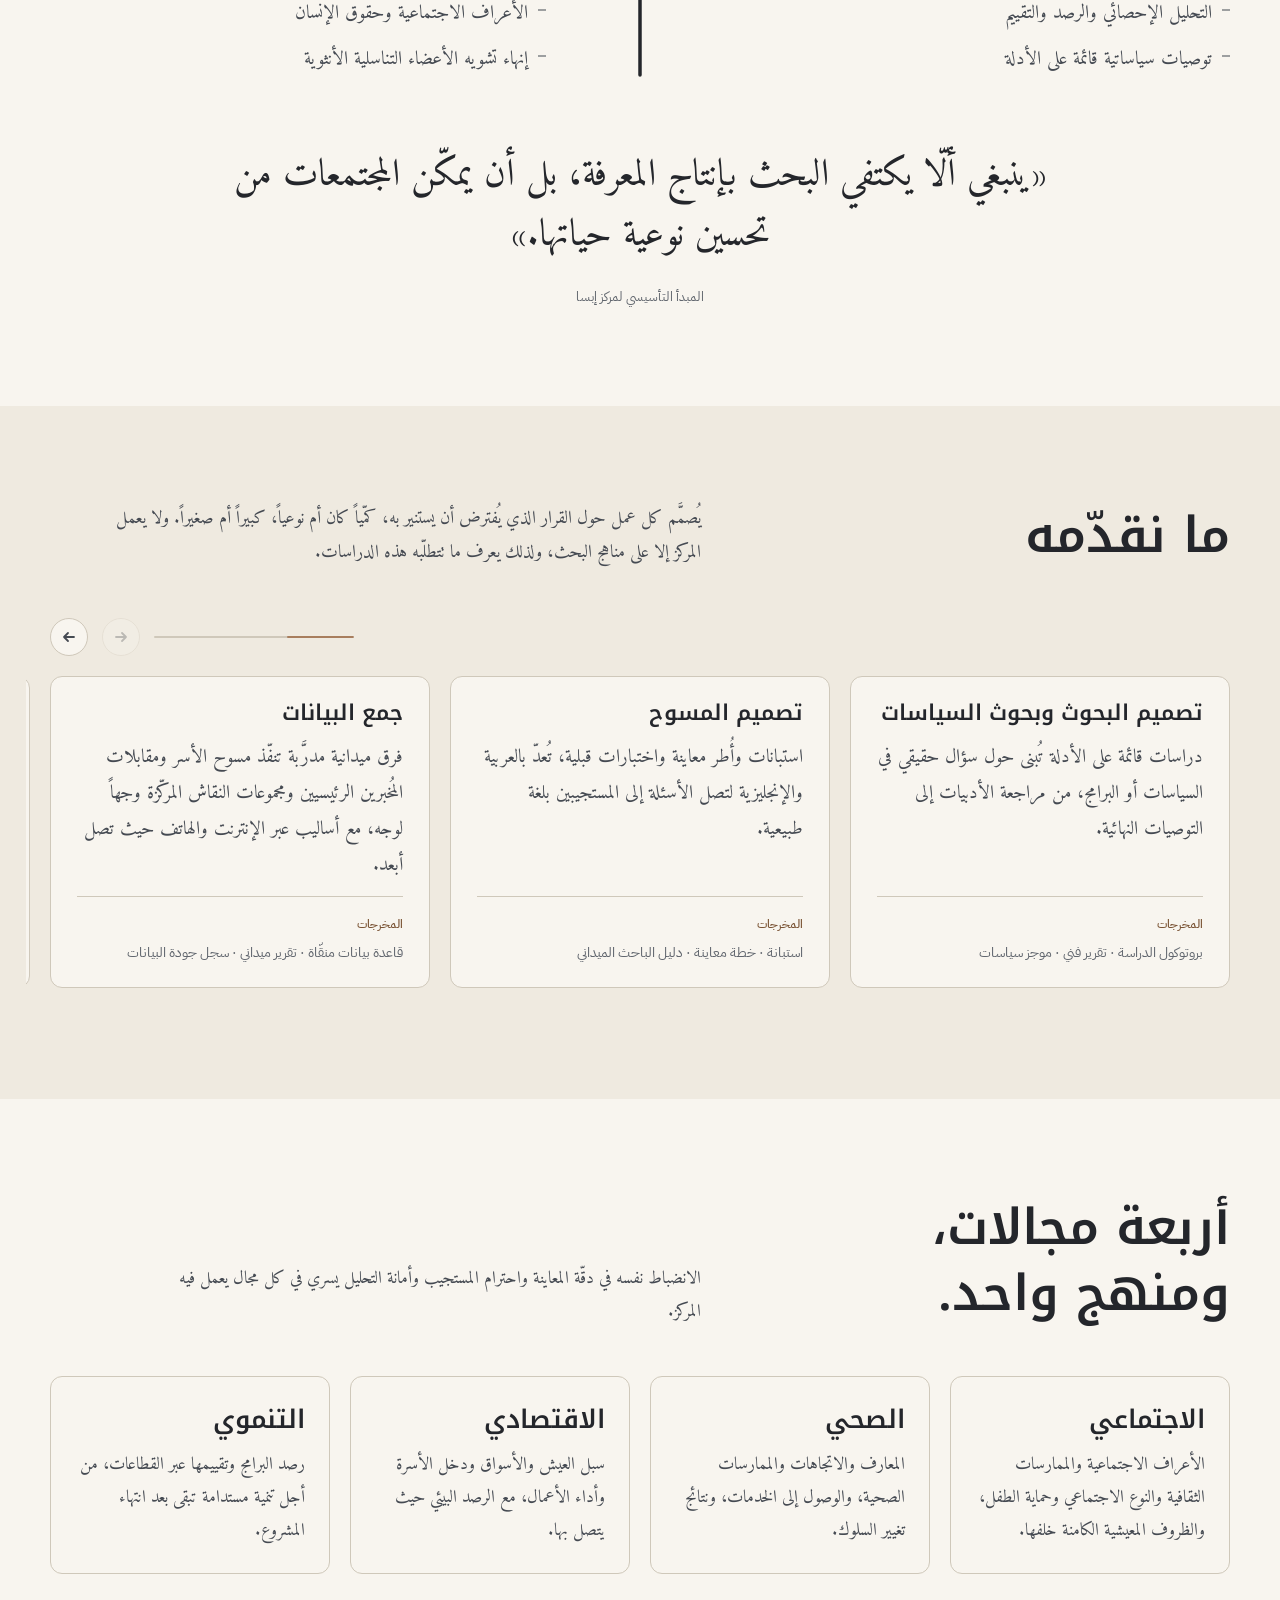
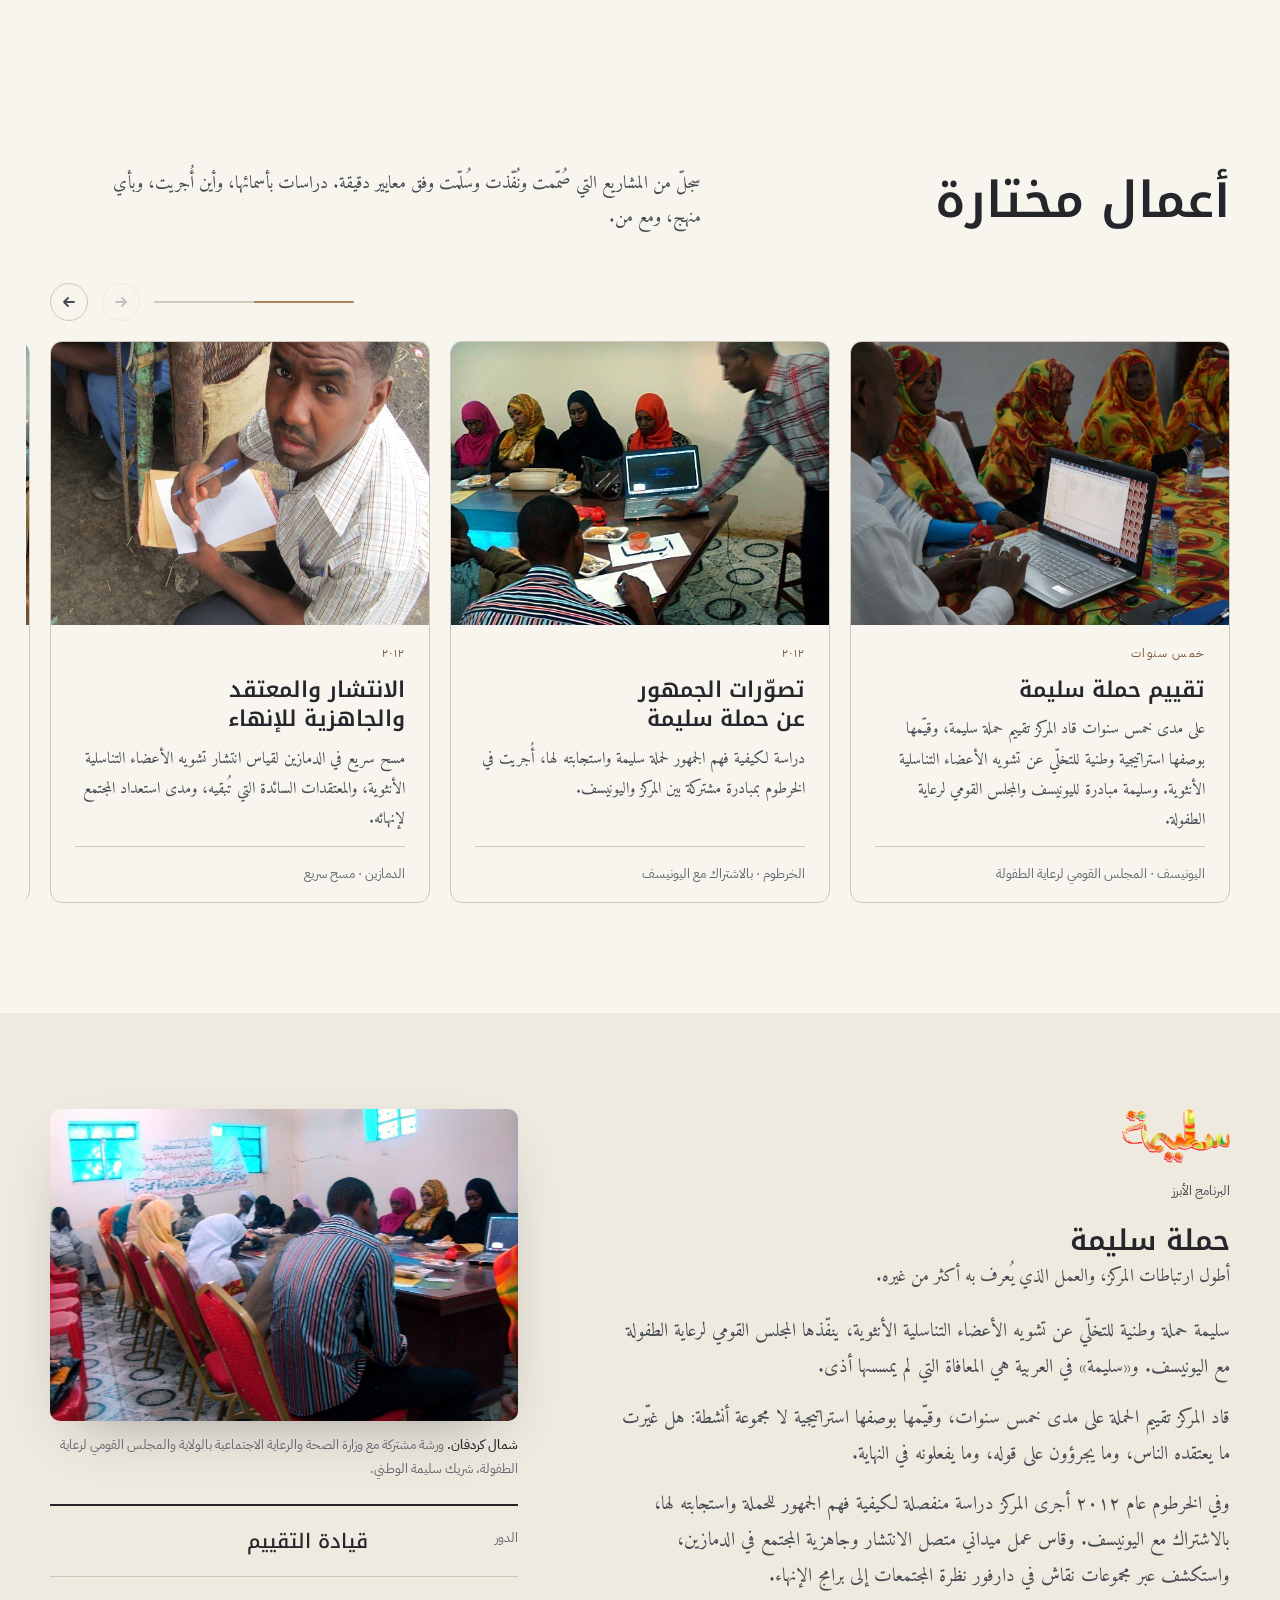
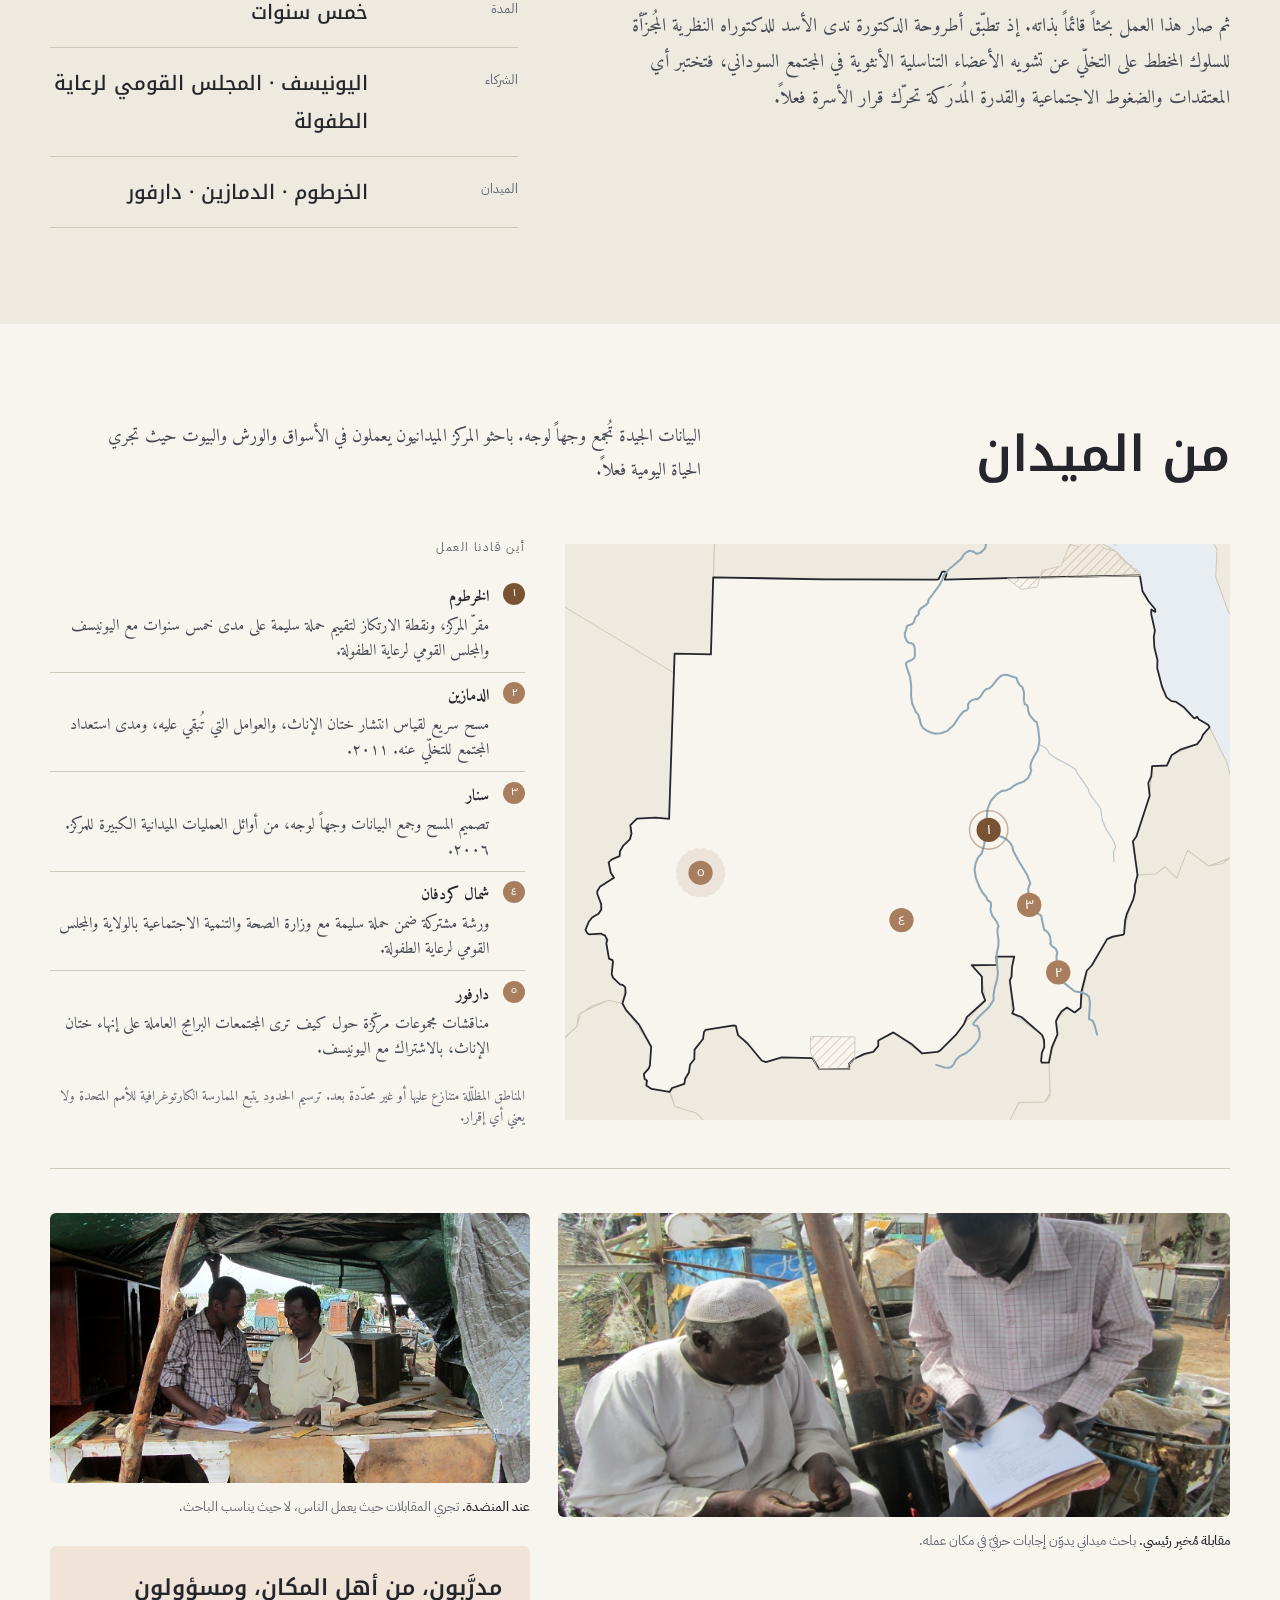
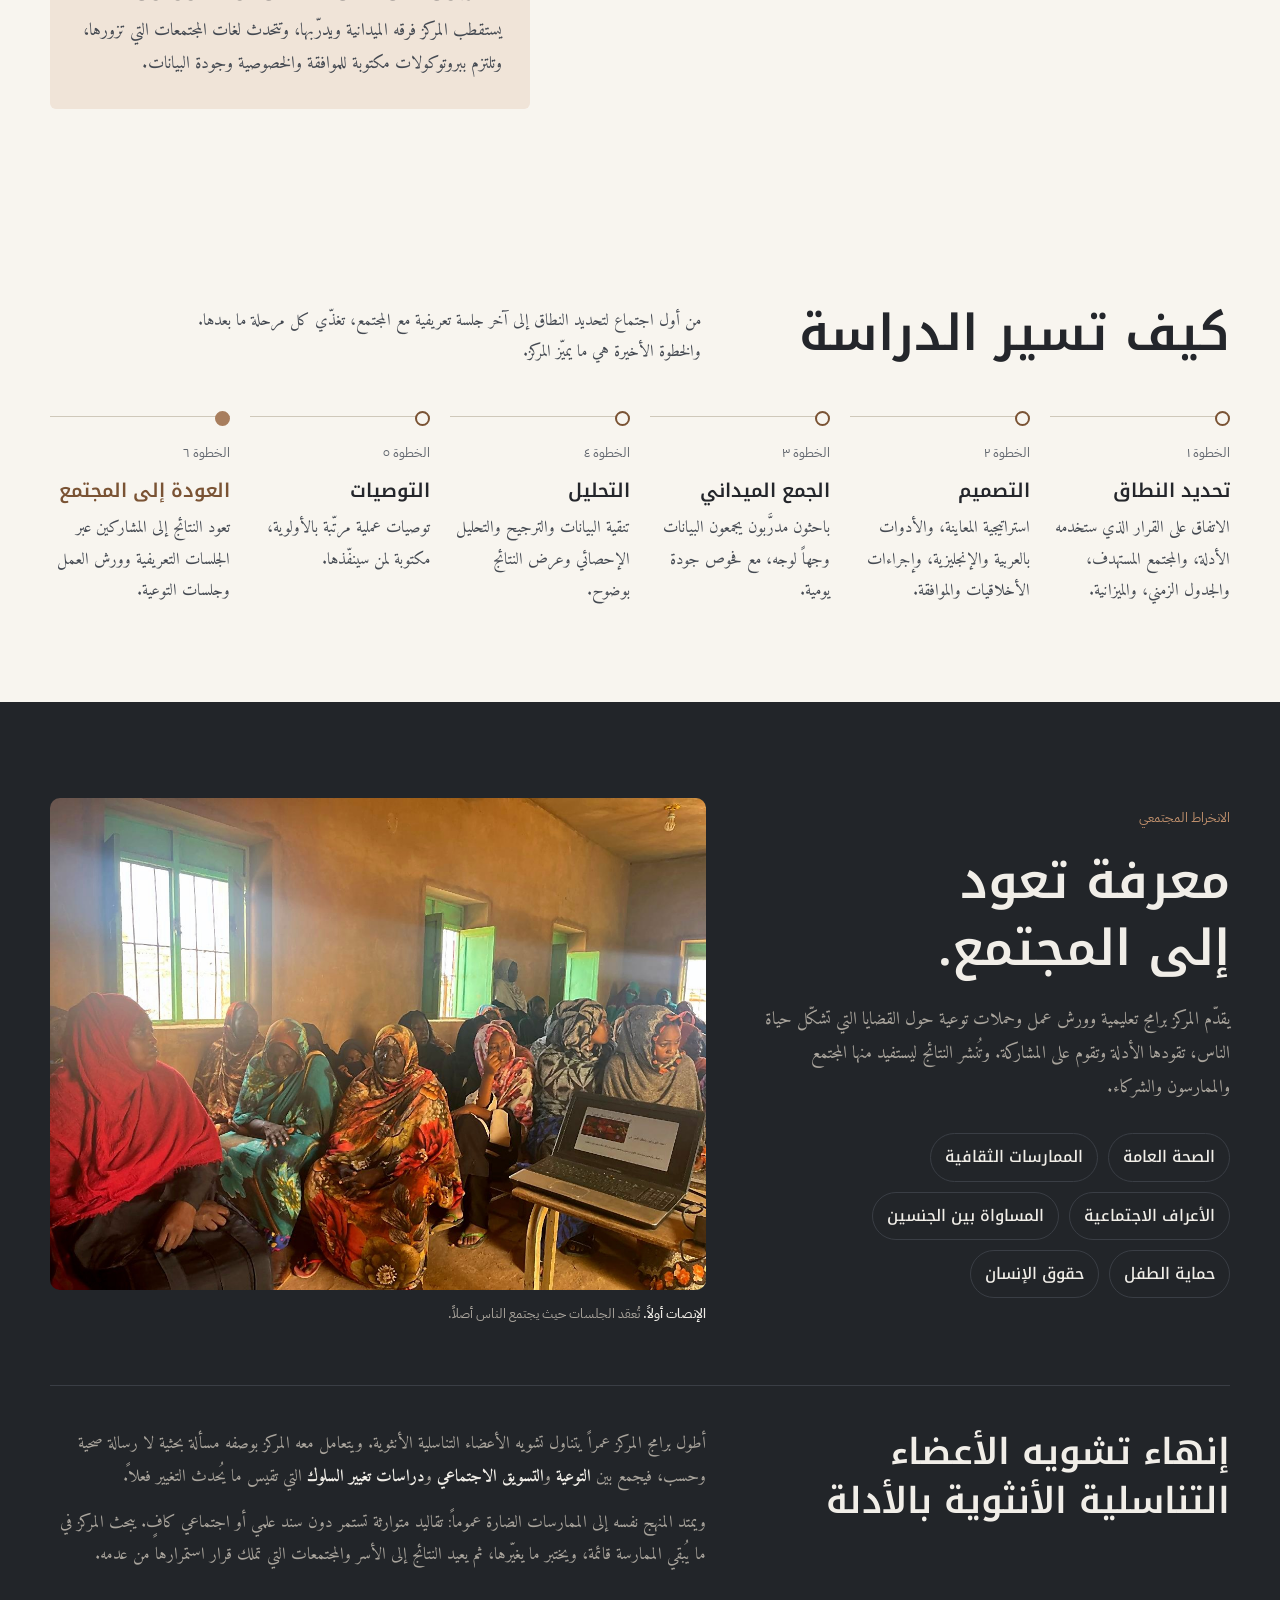
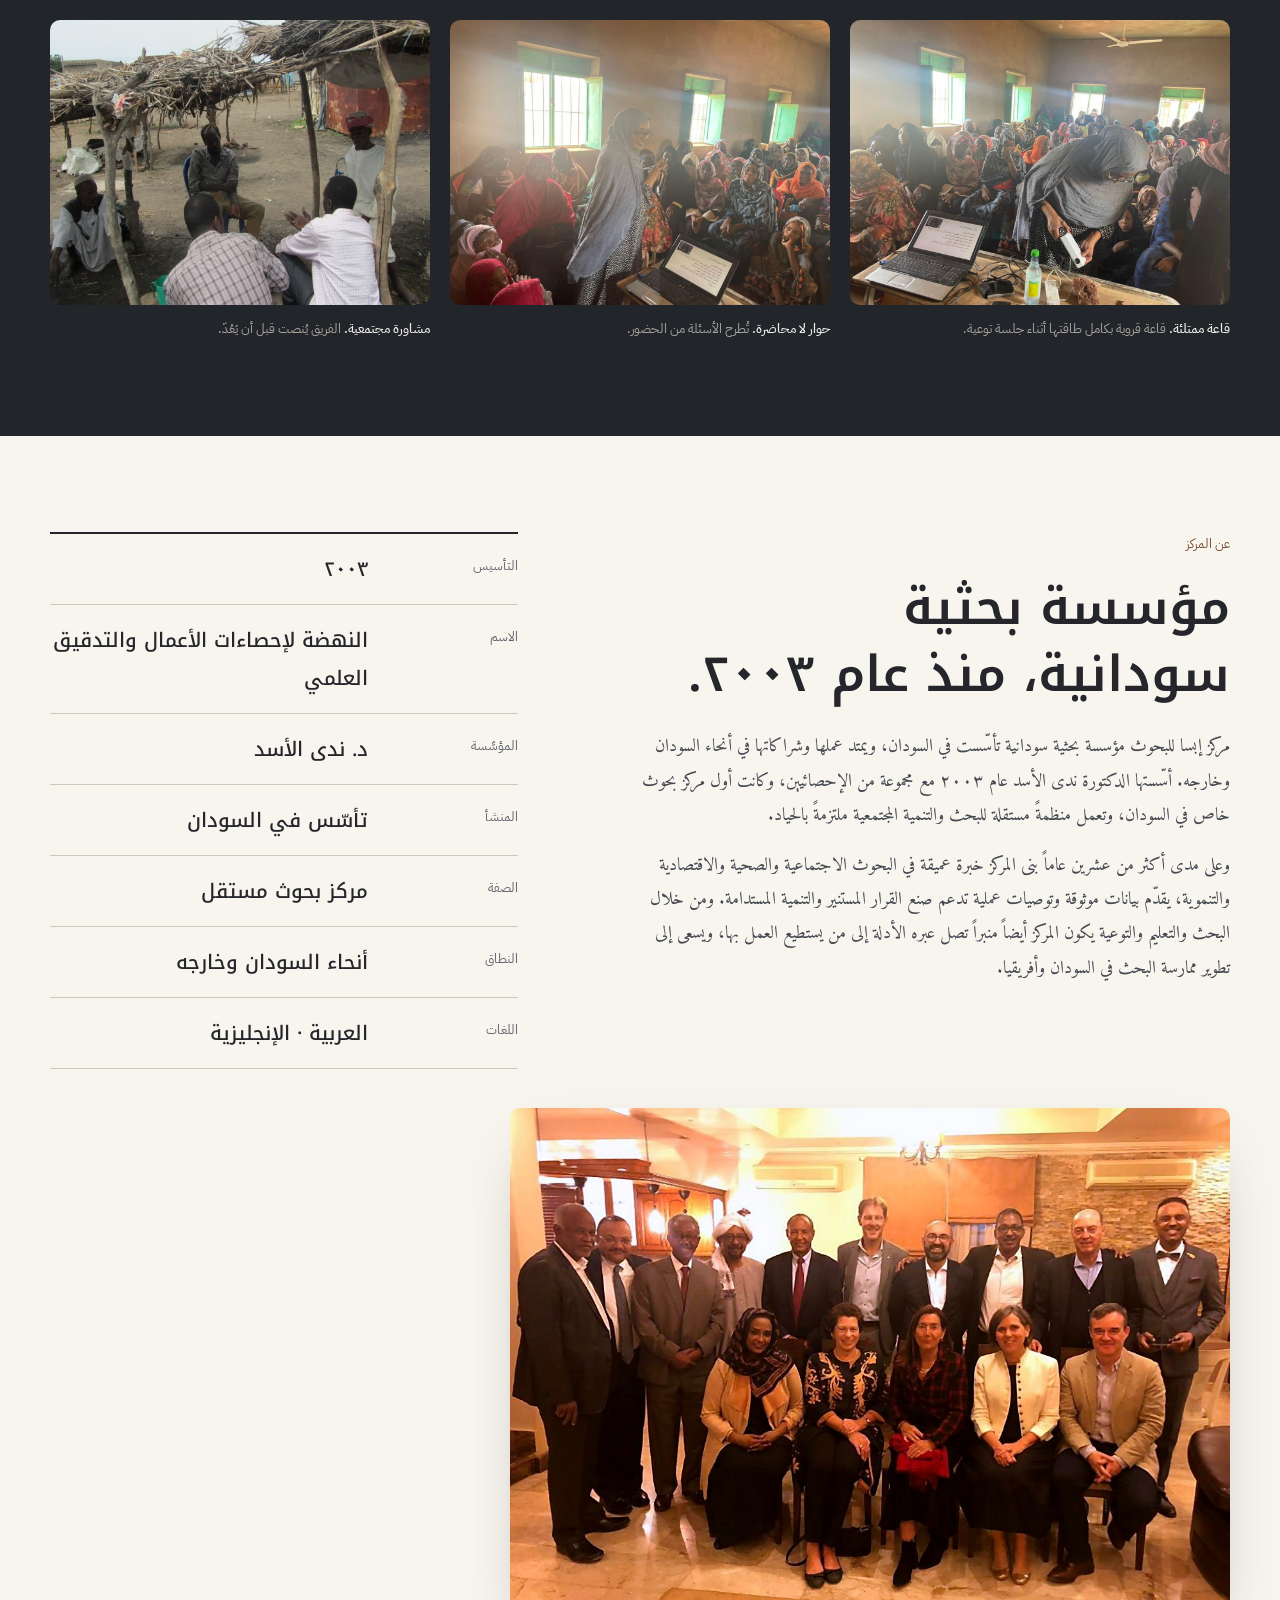
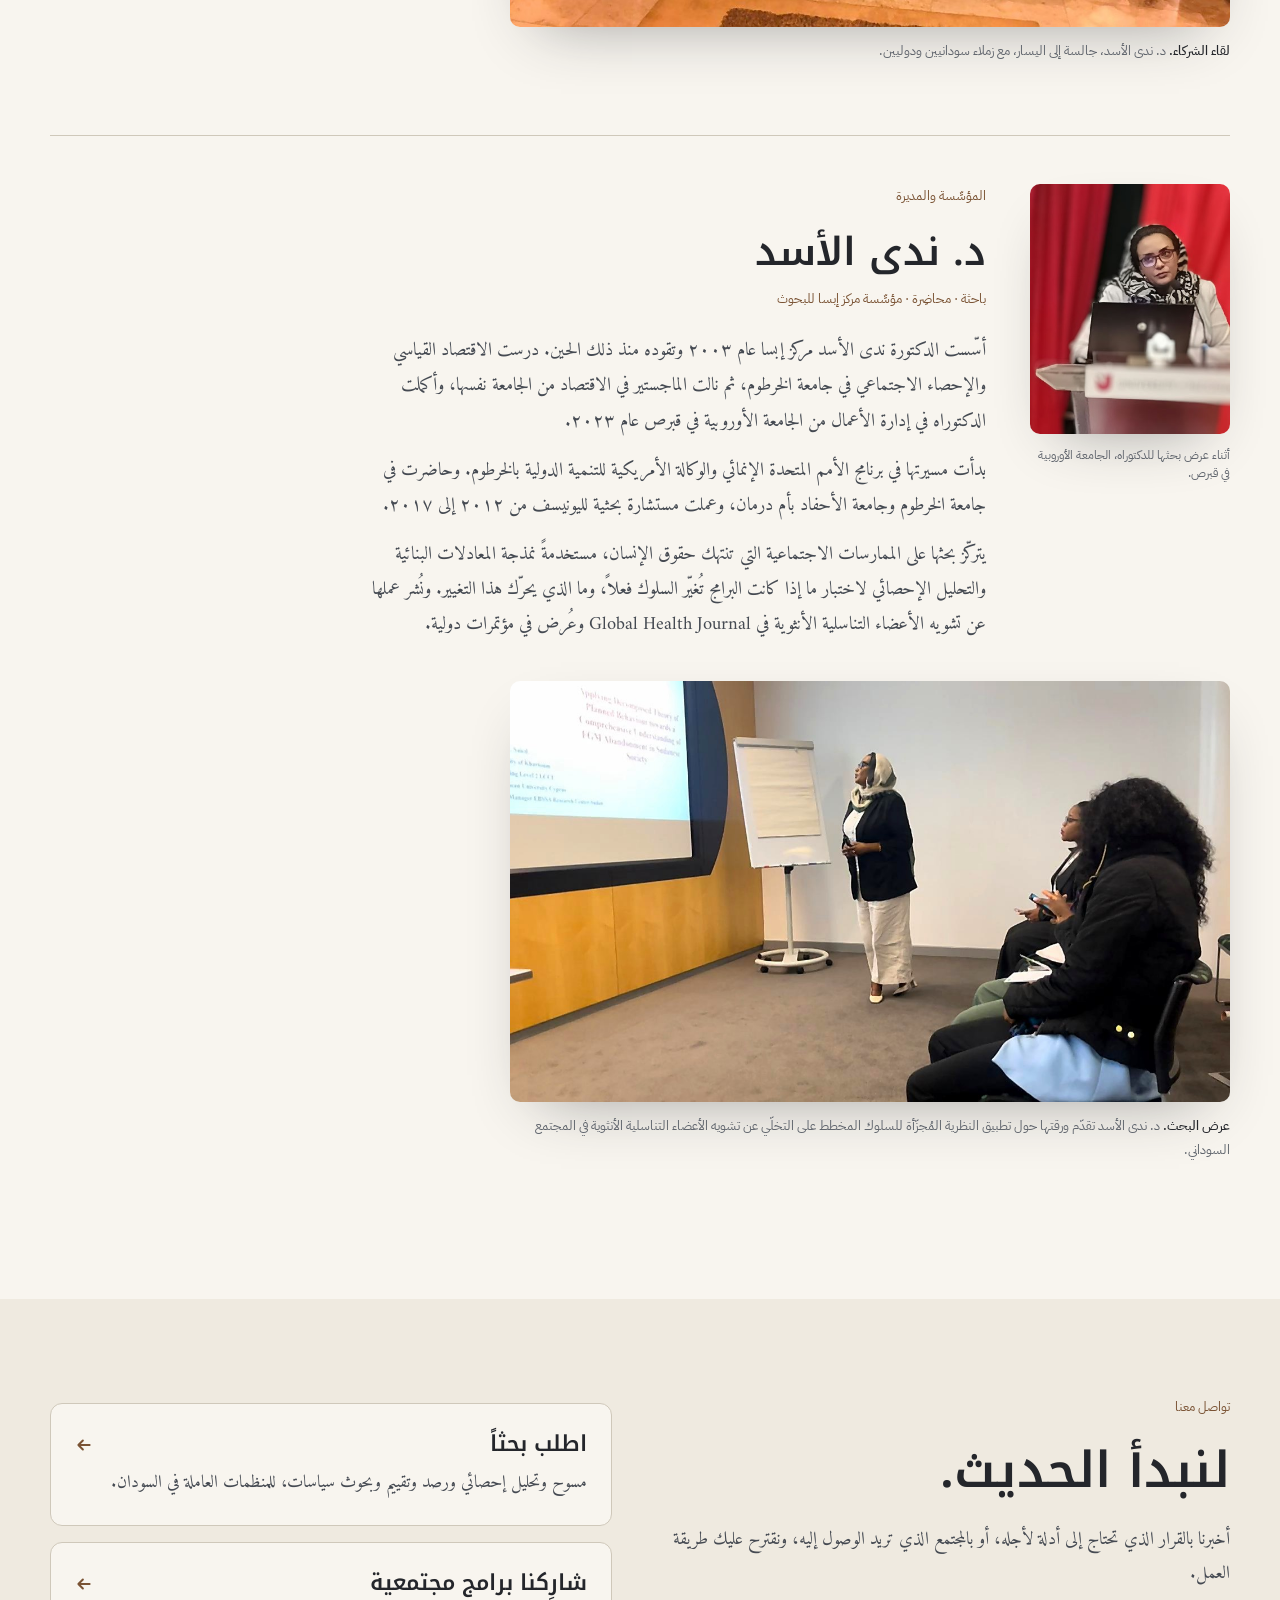
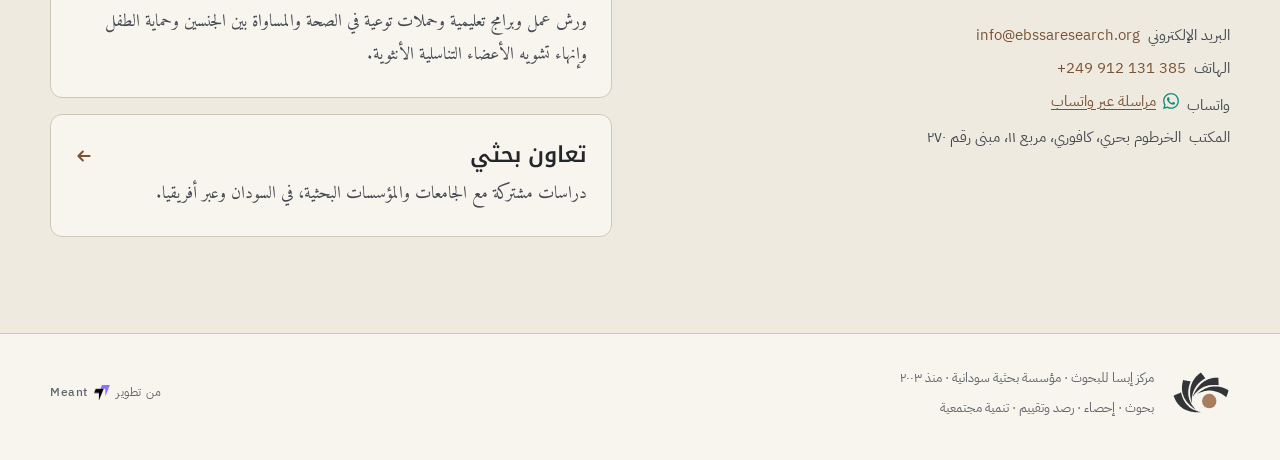
==== commit 35589380: "Add the phone number and a direct WhatsApp link Fills the last placeholder in the contact block, in " ====
--- a/ar/index.html
+++ b/ar/index.html
@@ -40,6 +40,7 @@
   "logo": "https://www.ebssaresearch.org/images/ebssa-logo.png",
   "image": "https://www.ebssaresearch.org/images/share.jpg",
   "email": "info@ebssaresearch.org",
+  "telephone": "+249912131385",
   "foundingDate": "2003",
   "founder": {
     "@type": "Person",
@@ -551,7 +552,8 @@
           <p class="lede">أخبرنا بالقرار الذي تحتاج إلى أدلة لأجله، أو بالمجتمع الذي تريد الوصول إليه، ونقترح عليك طريقة العمل.</p>
           <div class="details">
             <div>البريد الإلكتروني &nbsp;<a href="mailto:info@ebssaresearch.org"><span class="ltr">info@ebssaresearch.org</span></a></div>
-            <div>الهاتف &nbsp;<span class="todo">يُضاف الرقم</span></div>
+            <div>الهاتف &nbsp;<a href="tel:+249912131385"><span class="ltr">+249 912 131 385</span></a></div>
+            <div>واتساب &nbsp;<a class="wa" href="https://wa.me/249912131385" target="_blank" rel="noopener noreferrer"><svg class="wa-mark" viewBox="0 0 24 24" aria-hidden="true" focusable="false"><path d="M17.472 14.382c-.297-.149-1.758-.867-2.03-.967-.273-.099-.471-.148-.67.15-.197.297-.767.966-.94 1.164-.173.199-.347.223-.644.075-.297-.15-1.255-.463-2.39-1.475-.883-.788-1.48-1.761-1.653-2.059-.173-.297-.018-.458.13-.606.134-.133.298-.347.446-.52.149-.174.198-.298.298-.497.099-.198.05-.371-.025-.52-.075-.149-.669-1.612-.916-2.207-.242-.579-.487-.5-.669-.51-.173-.008-.371-.01-.57-.01-.198 0-.52.074-.792.372-.272.297-1.04 1.016-1.04 2.479 0 1.462 1.065 2.875 1.213 3.074.149.198 2.096 3.2 5.077 4.487.709.306 1.262.489 1.694.625.712.227 1.36.195 1.871.118.571-.085 1.758-.719 2.006-1.413.248-.694.248-1.289.173-1.413-.074-.124-.272-.198-.57-.347m-5.421 7.403h-.004a9.87 9.87 0 01-5.031-1.378l-.361-.214-3.741.982.998-3.648-.235-.374a9.86 9.86 0 01-1.51-5.26c.001-5.45 4.436-9.884 9.888-9.884 2.64 0 5.122 1.03 6.988 2.898a9.825 9.825 0 012.893 6.994c-.003 5.45-4.437 9.884-9.885 9.884m8.413-18.297A11.815 11.815 0 0012.05 0C5.495 0 .16 5.335.157 11.892c0 2.096.547 4.142 1.588 5.945L.057 24l6.305-1.654a11.882 11.882 0 005.683 1.448h.005c6.554 0 11.89-5.335 11.893-11.893a11.821 11.821 0 00-3.48-8.413z"/></svg>مراسلة عبر واتساب</a></div>
             <div>المكتب &nbsp;الخرطوم بحري، كافوري، مربع ١١، مبنى رقم ٢٧٠</div>
           </div>
         </div>
--- a/styles.css
+++ b/styles.css
@@ -305,6 +305,11 @@
   .details{margin-top:28px;font-family:var(--mono);font-size:13.5px;line-height:2;color:var(--ink-2)}
   .details a{color:var(--copper-ink);text-decoration-thickness:1px;text-underline-offset:3px}
   .details .todo{color:var(--copper-ink);border:1px dashed var(--copper);border-radius:4px;padding:1px 8px}
+  .details .wa{display:inline-flex;align-items:center;gap:7px}
+  /* WhatsApp's signature #25D366 measures 1.8:1 on this paper -- it would all
+     but vanish. #128C7E is their own darker brand green and clears 3:1. */
+  .details .wa-mark{width:16px;height:16px;flex:none;fill:#128C7E;transition:fill .2s ease}
+  .details .wa:hover .wa-mark,.details .wa:focus-visible .wa-mark{fill:#075E54}
 
   footer{border-top:1px solid var(--line);padding:32px 0 40px;font-family:var(--mono);font-size:12.5px;color:var(--mute)}
   footer .wrap{display:flex;flex-wrap:wrap;gap:20px 32px;justify-content:space-between;align-items:center}
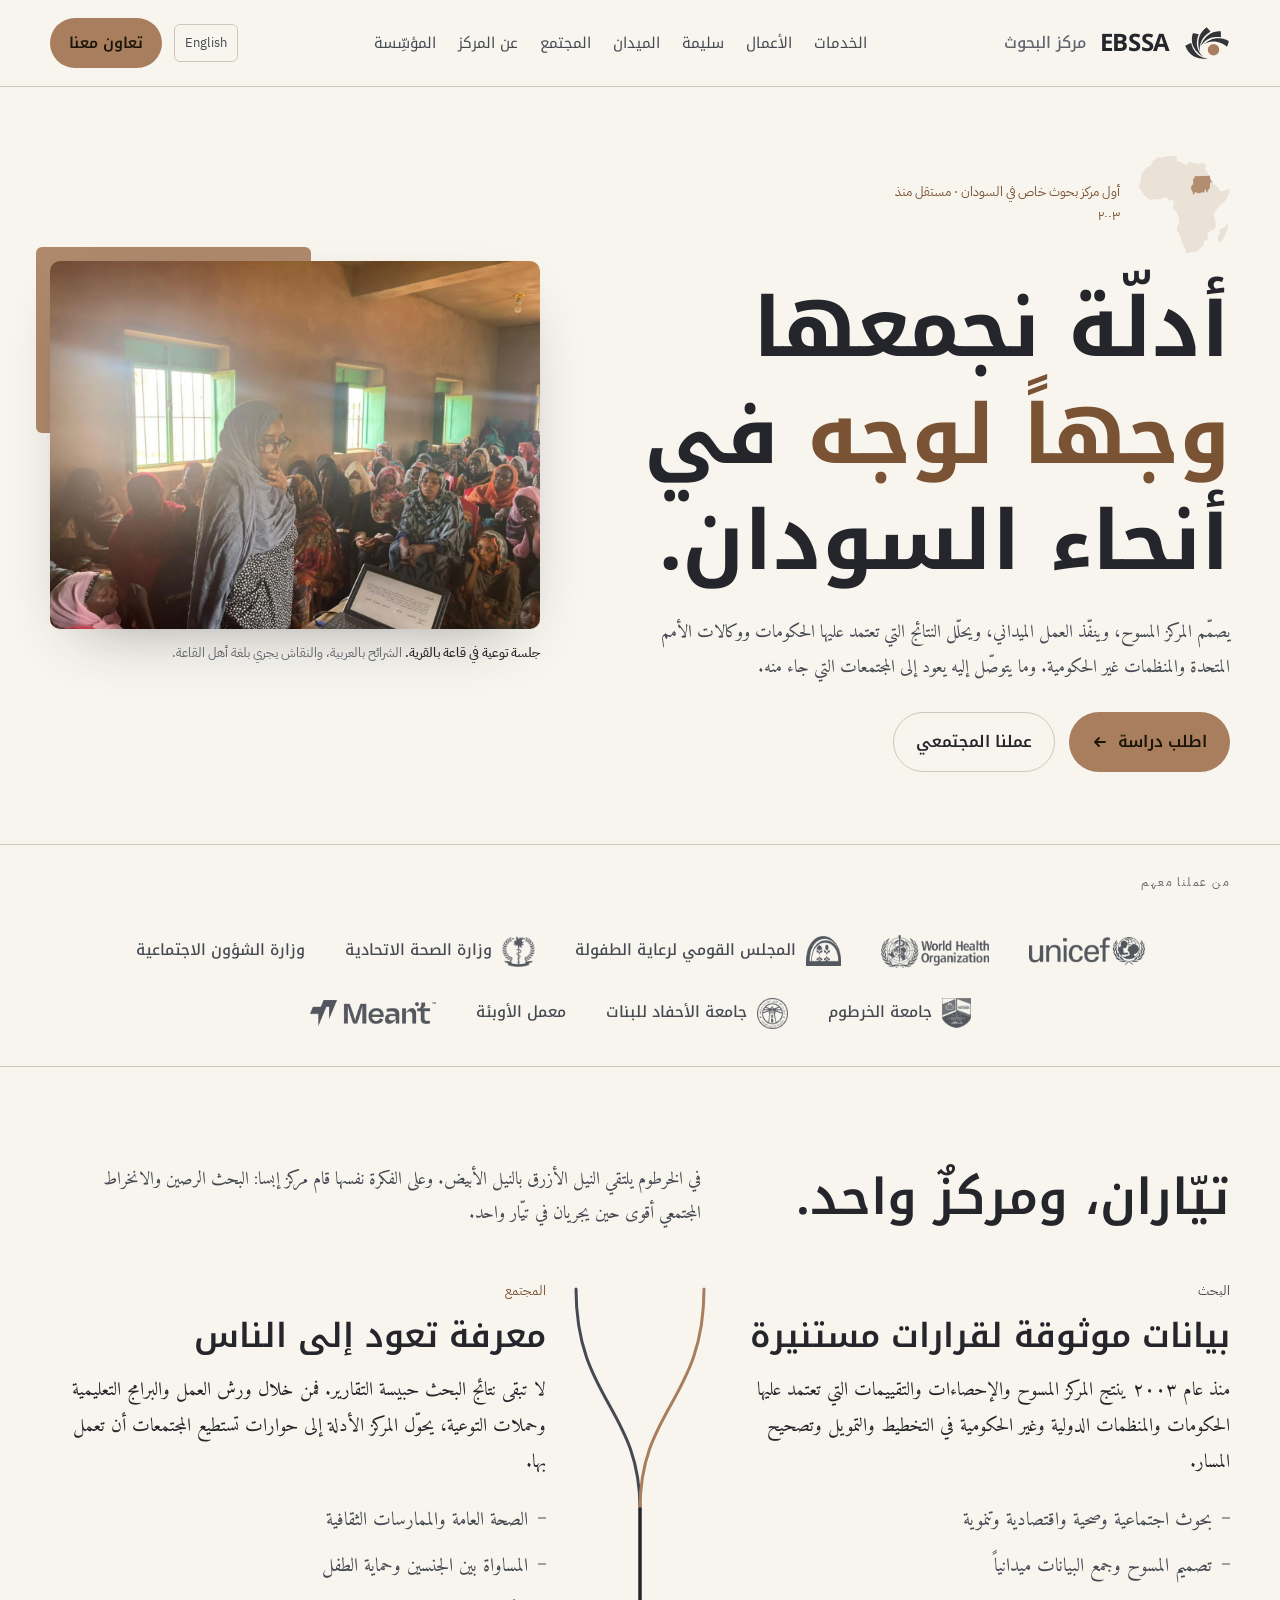
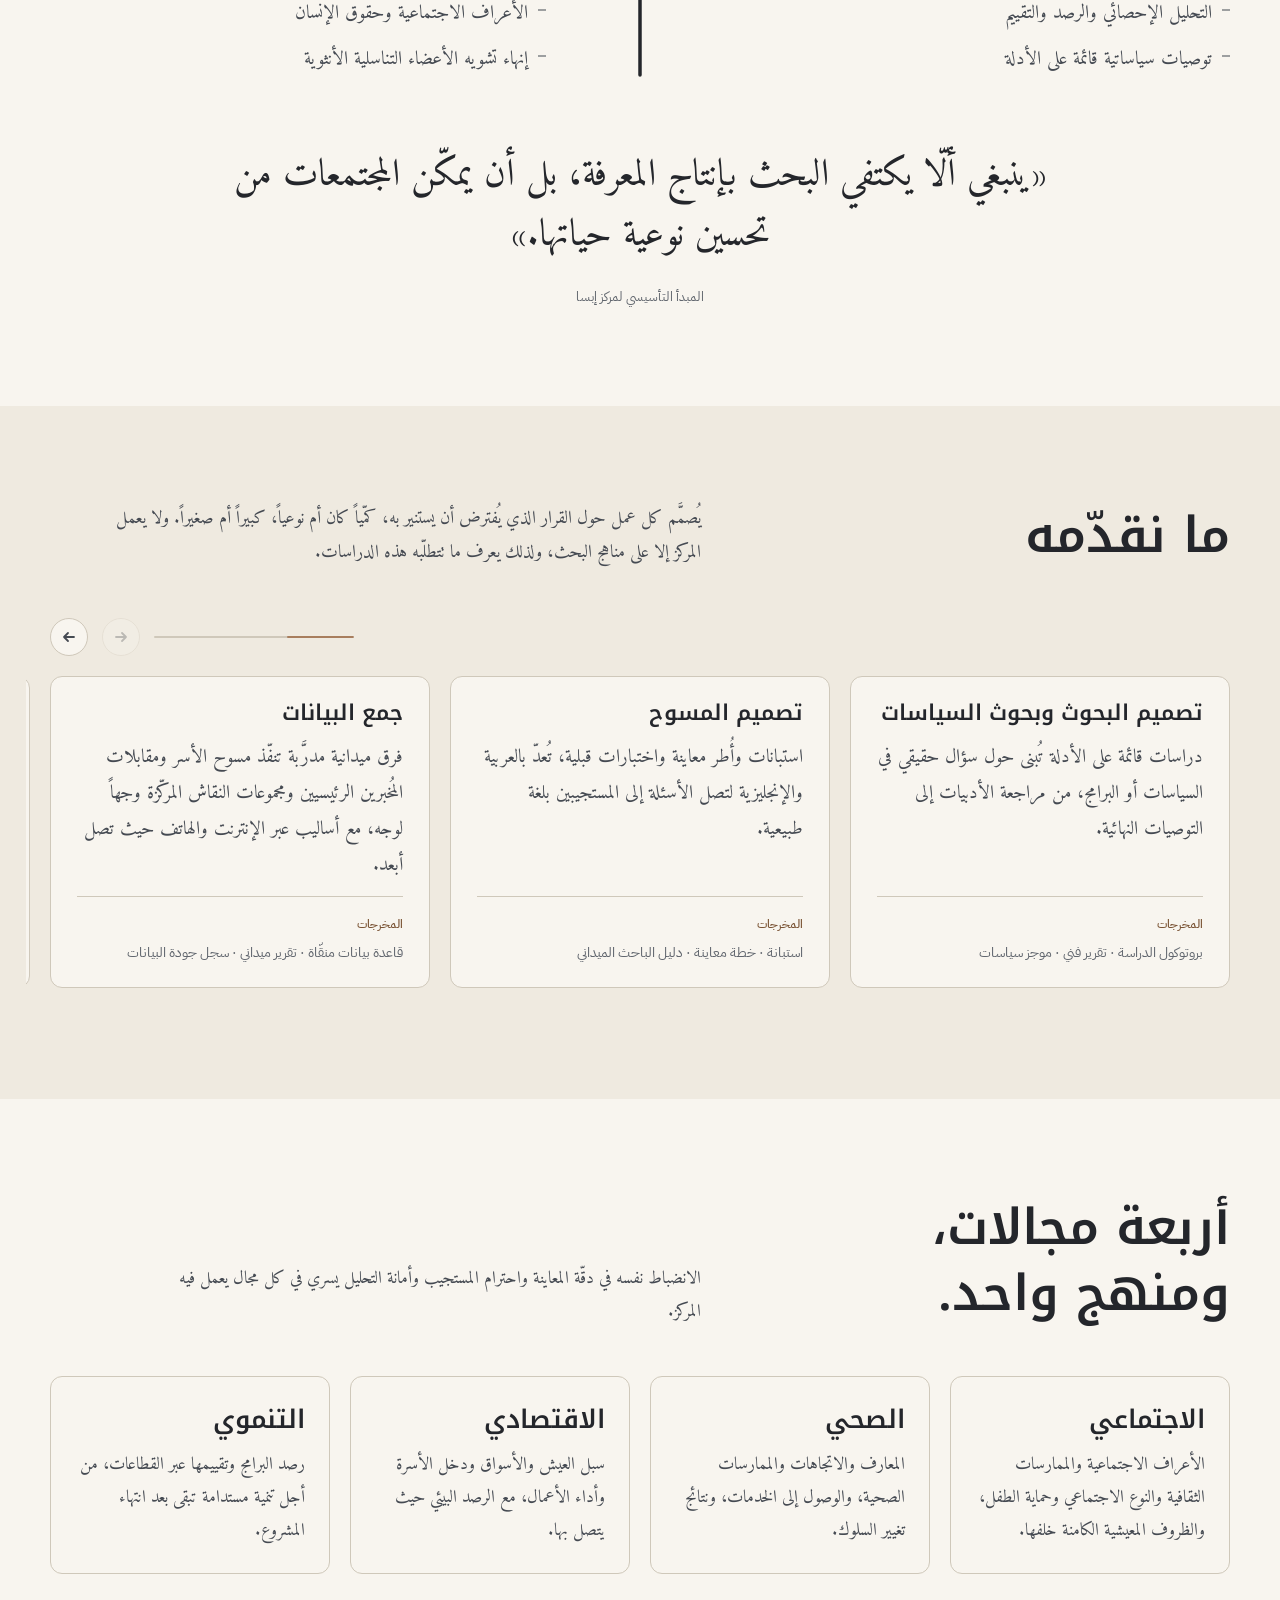
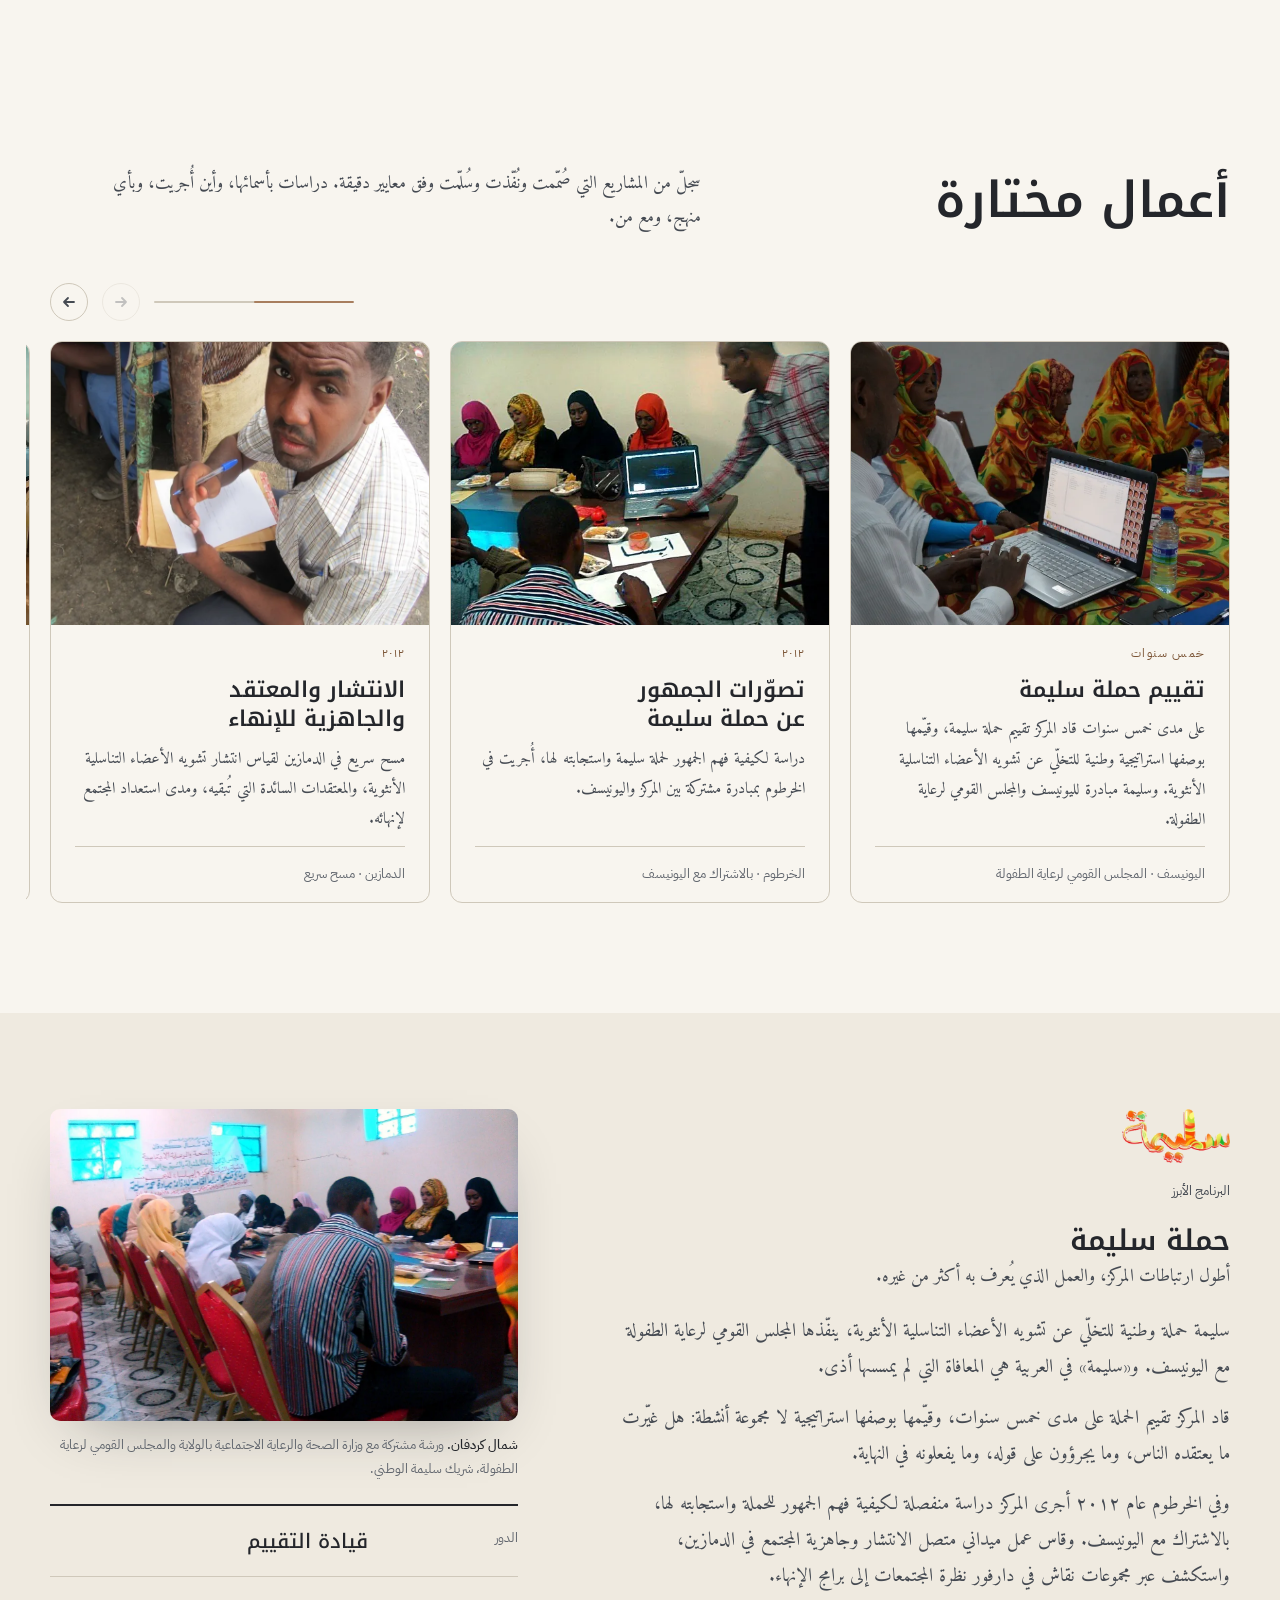
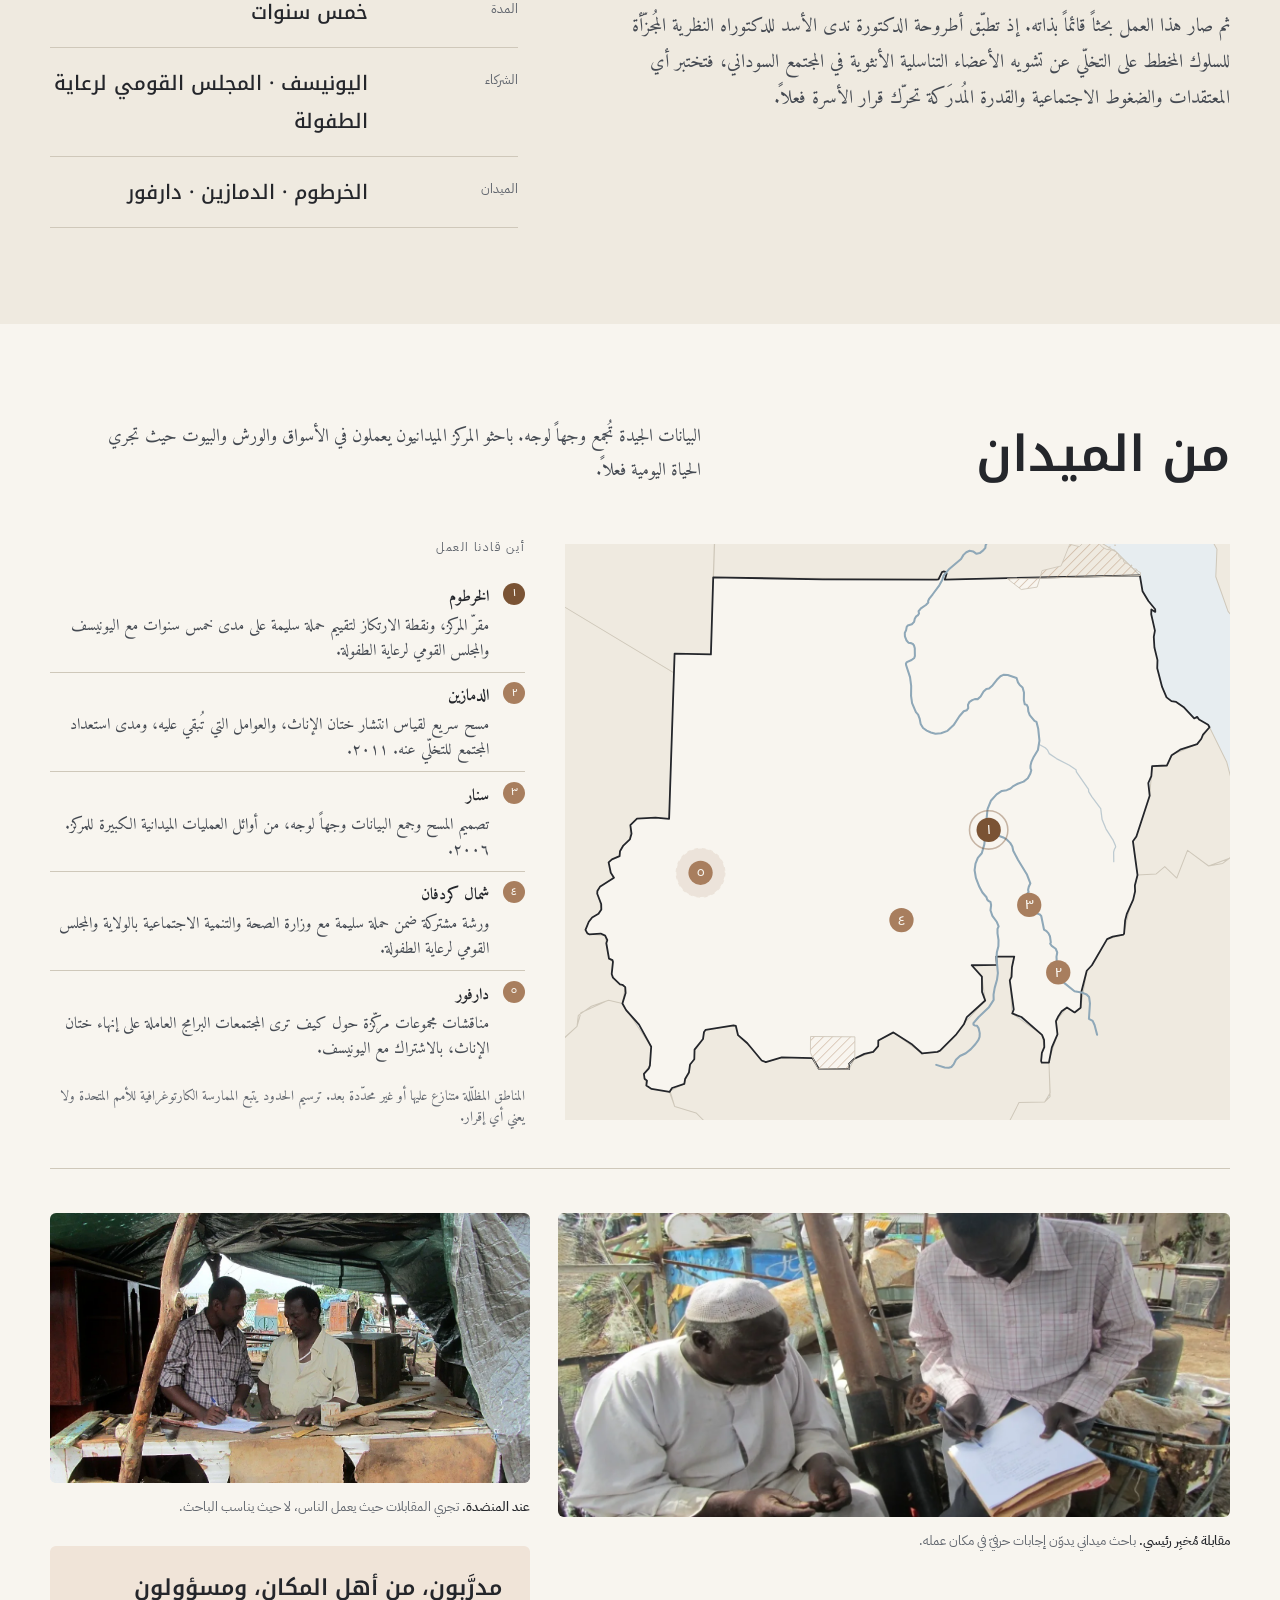
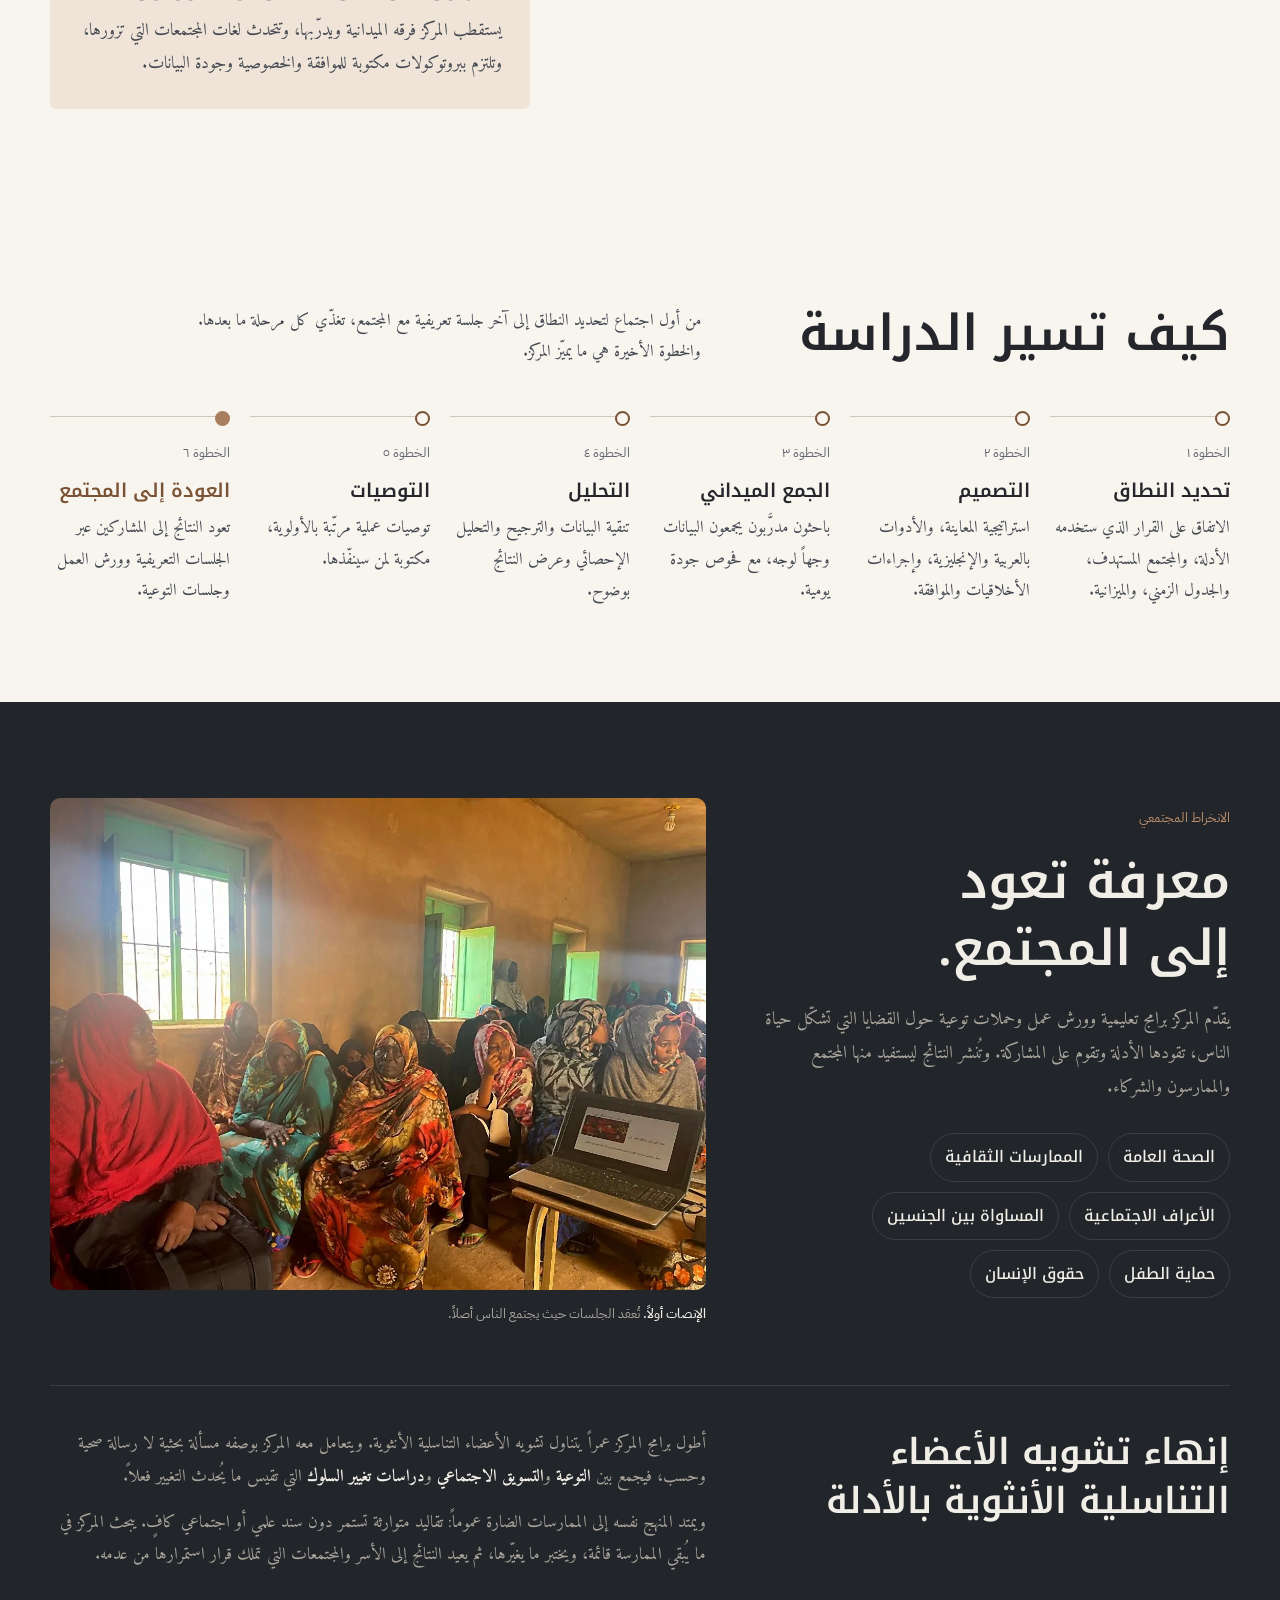
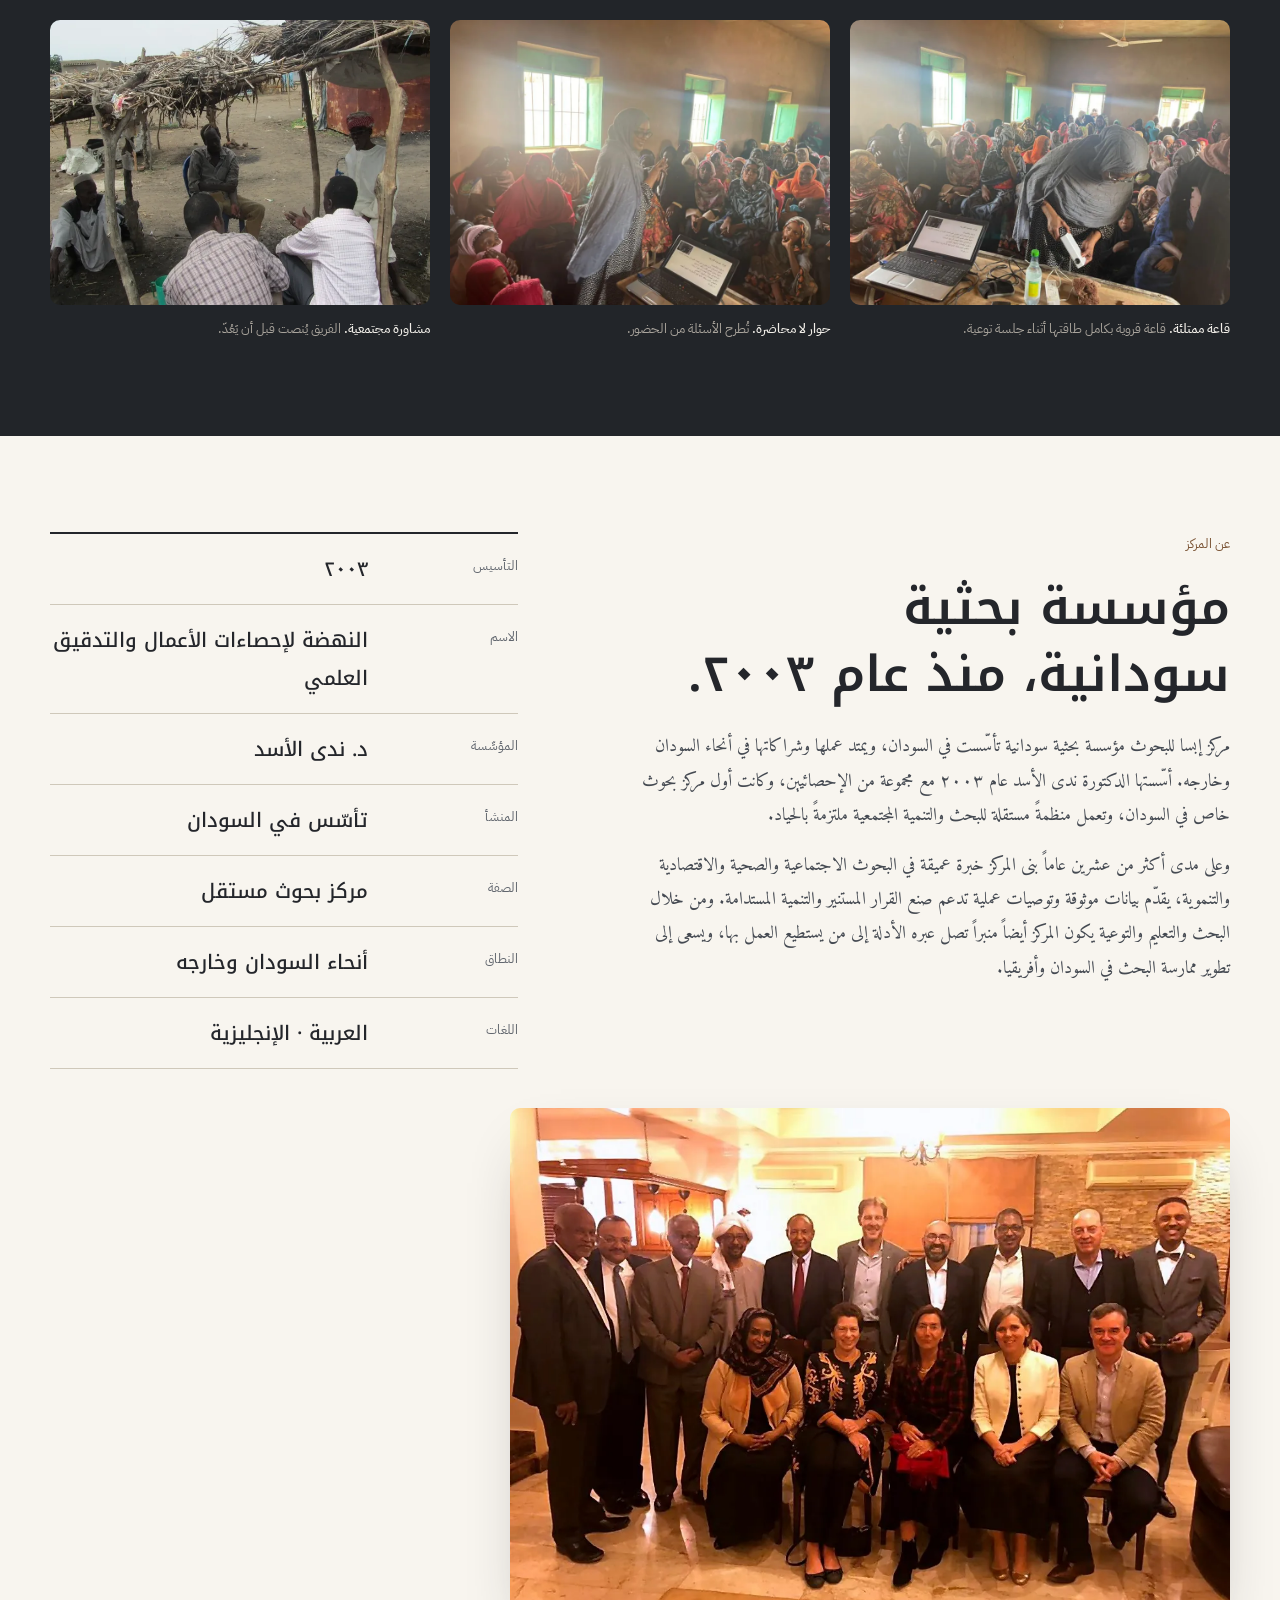
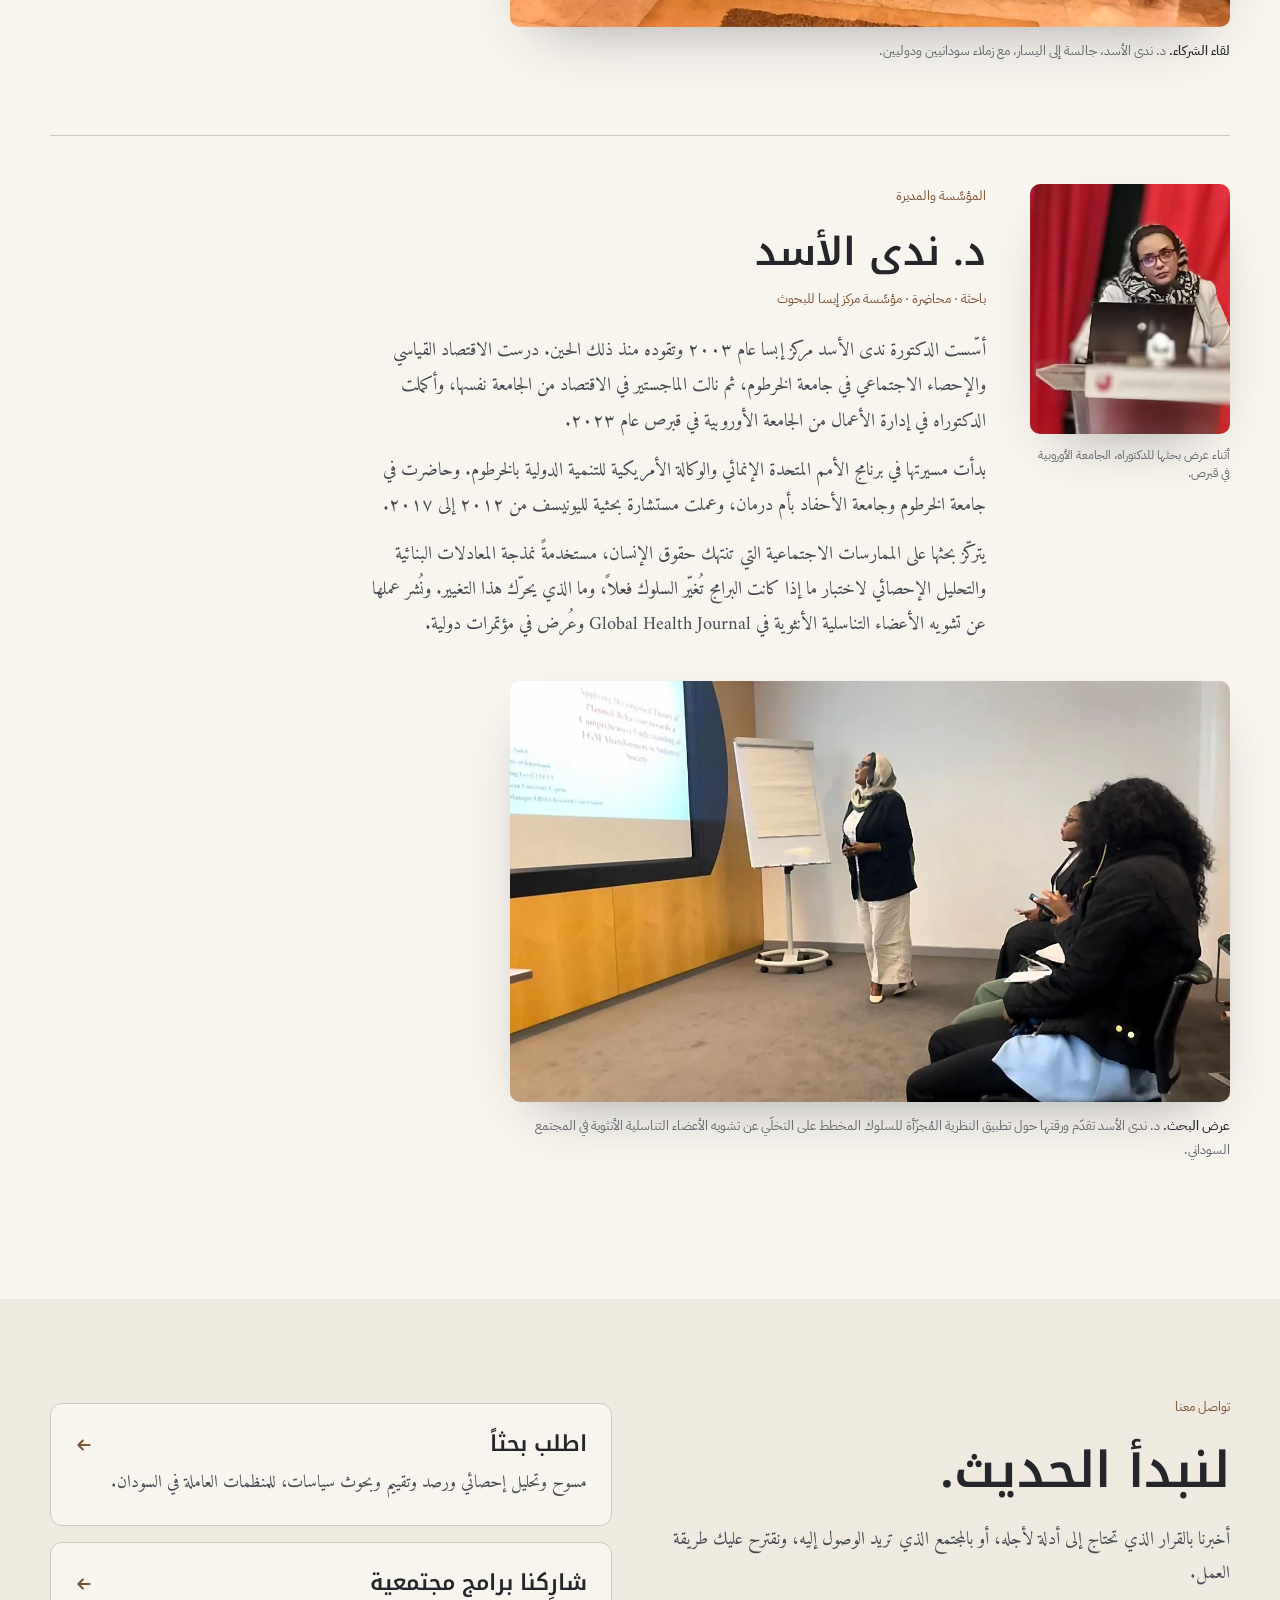
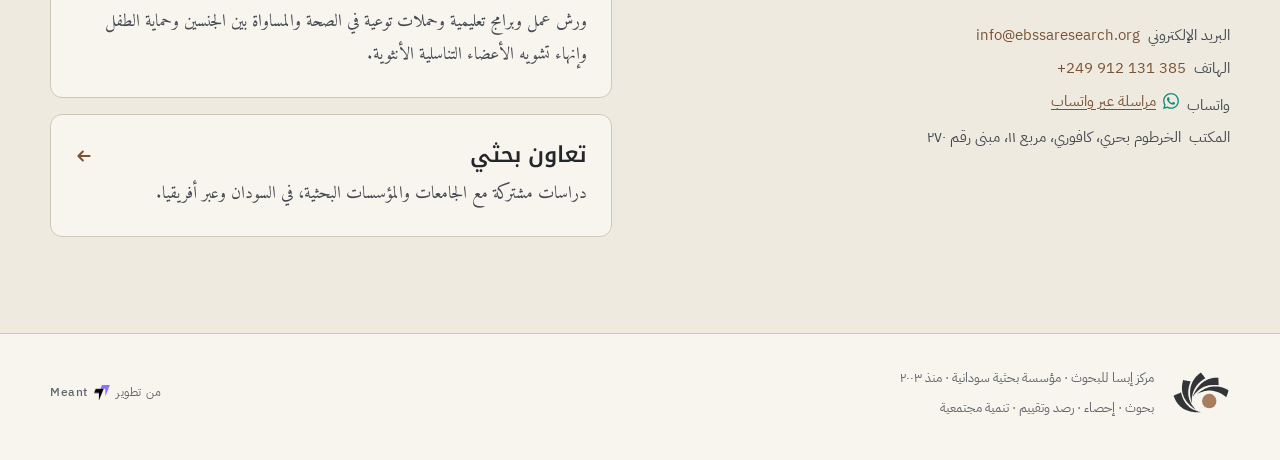
==== commit 51a6ae6e: "Halve the page weight, and finish the SEO groundwork The homepage was shipping 3,771 KB of photograp" ====
--- a/ar/index.html
+++ b/ar/index.html
@@ -4,13 +4,19 @@
 <meta charset="utf-8">
 <meta name="viewport" content="width=device-width, initial-scale=1">
 <link rel="icon" type="image/svg+xml" href="../images/ebssa-mark.svg">
+<link rel="icon" href="/favicon.ico" sizes="32x32">
+<link rel="manifest" href="/site.webmanifest">
 <link rel="apple-touch-icon" href="../images/ebssa-icon-180.png">
-<title>مركز إبسا للبحوث</title>
+<title>مركز إبسا للبحوث — البحوث والتنمية المجتمعية في السودان</title>
 <meta name="description" content="مركز إبسا للبحوث مؤسسة بحثية سودانية تقدّم البحوث والتحليل الإحصائي والرصد والتقييم والتنمية المجتمعية منذ ٢٠٠٣.">
+<meta name="robots" content="index, follow, max-image-preview:large, max-snippet:-1, max-video-preview:-1">
+<meta name="theme-color" content="#F8F5EF">
+<meta name="twitter:title" content="مركز إبسا للبحوث — البحوث والتنمية المجتمعية في السودان">
+<meta name="twitter:description" content="مركز إبسا للبحوث مؤسسة بحثية سودانية تقدّم البحوث والتحليل الإحصائي والرصد والتقييم والتنمية المجتمعية منذ ٢٠٠٣.">
 <link rel="canonical" href="https://www.ebssaresearch.org/ar/">
 <meta property="og:type" content="website">
 <meta property="og:site_name" content="EBSSA Research Center">
-<meta property="og:title" content="مركز إبسا للبحوث">
+<meta property="og:title" content="مركز إبسا للبحوث — البحوث والتنمية المجتمعية في السودان">
 <meta property="og:description" content="مركز إبسا للبحوث مؤسسة بحثية سودانية تقدّم البحوث والتحليل الإحصائي والرصد والتقييم والتنمية المجتمعية منذ ٢٠٠٣.">
 <meta property="og:url" content="https://www.ebssaresearch.org/ar/">
 <meta property="og:image" content="https://www.ebssaresearch.org/images/share.jpg">
@@ -26,44 +32,126 @@
 <meta name="twitter:card" content="summary_large_image">
 <link rel="alternate" hreflang="en" href="https://www.ebssaresearch.org/">
 <link rel="alternate" hreflang="ar" href="https://www.ebssaresearch.org/ar/">
+<link rel="alternate" hreflang="x-default" href="https://www.ebssaresearch.org/">
 <link rel="preconnect" href="https://fonts.googleapis.com">
 <link rel="preconnect" href="https://fonts.gstatic.com" crossorigin>
 <link rel="stylesheet" href="https://fonts.googleapis.com/css2?family=Amiri:wght@400;700&family=IBM+Plex+Sans+Arabic:wght@400;500;600&family=Noto+Kufi+Arabic:wght@500;600;700&display=swap">
+<link rel="preload" as="image" href="../images/awareness-session-speaking.jpg" imagesrcset="../images/awareness-session-speaking.webp" type="image/webp" fetchpriority="high">
 <link rel="stylesheet" href="../styles.css">
 <script type="application/ld+json">
 {
   "@context": "https://schema.org",
-  "@type": "ResearchOrganization",
-  "name": "EBSSA Research Center",
-  "alternateName": "مركز إبسا للبحوث",
-  "url": "https://www.ebssaresearch.org/",
-  "logo": "https://www.ebssaresearch.org/images/ebssa-logo.png",
-  "image": "https://www.ebssaresearch.org/images/share.jpg",
-  "email": "info@ebssaresearch.org",
-  "telephone": "+249912131385",
-  "foundingDate": "2003",
-  "founder": {
-    "@type": "Person",
-    "name": "Dr. Nada Alassad",
-    "jobTitle": "Founder and Director",
-    "identifier": "https://orcid.org/0009-0007-1058-7174"
-  },
-  "address": {
-    "@type": "PostalAddress",
-    "streetAddress": "Kafori, Block 11, Building 270",
-    "addressLocality": "Khartoum North",
-    "addressCountry": "SD"
-  },
-  "areaServed": "Sudan",
-  "knowsLanguage": [
-    "en",
-    "ar"
-  ],
-  "description": "EBSSA Research Center is a Sudanese research institution established in Sudan, delivering research, statistical analysis, monitoring and evaluation, and community development since 2003."
+  "@graph": [
+    {
+      "@type": [
+        "Organization",
+        "ResearchOrganization"
+      ],
+      "@id": "https://www.ebssaresearch.org/#organization",
+      "name": "EBSSA Research Center",
+      "alternateName": [
+        "مركز إبسا للبحوث",
+        "Elnahdaa for Business Statistics and Scientific Audit"
+      ],
+      "url": "https://www.ebssaresearch.org/",
+      "logo": {
+        "@type": "ImageObject",
+        "@id": "https://www.ebssaresearch.org/#logo",
+        "url": "https://www.ebssaresearch.org/images/ebssa-logo.png",
+        "contentUrl": "https://www.ebssaresearch.org/images/ebssa-logo.png",
+        "caption": "EBSSA Research Center"
+      },
+      "image": {
+        "@id": "https://www.ebssaresearch.org/#logo"
+      },
+      "email": "info@ebssaresearch.org",
+      "telephone": "+249912131385",
+      "foundingDate": "2003",
+      "founder": {
+        "@type": "Person",
+        "@id": "https://www.ebssaresearch.org/#founder",
+        "name": "Dr. Nada Alassad",
+        "jobTitle": "Founder and Director",
+        "sameAs": "https://orcid.org/0009-0007-1058-7174",
+      "identifier": "https://orcid.org/0009-0007-1058-7174"
+      },
+      "address": {
+        "@type": "PostalAddress",
+        "streetAddress": "Kafori, Block 11, Building 270",
+        "addressLocality": "Khartoum North",
+        "addressCountry": "SD"
+      },
+      "contactPoint": {
+        "@type": "ContactPoint",
+        "contactType": "customer service",
+        "email": "info@ebssaresearch.org",
+        "telephone": "+249912131385",
+        "availableLanguage": [
+          "en",
+          "ar"
+        ],
+        "areaServed": "SD"
+      },
+      "areaServed": {
+        "@type": "Country",
+        "name": "Sudan"
+      },
+      "foundingLocation": {
+        "@type": "Place",
+        "name": "Khartoum, Sudan"
+      },
+      "knowsLanguage": [
+        "en",
+        "ar"
+      ],
+      "knowsAbout": [
+        "Survey research",
+        "Statistical analysis",
+        "Monitoring and evaluation",
+        "Policy research",
+        "Community development",
+        "Public health research",
+        "Female genital mutilation abandonment"
+      ],
+      "description": "EBSSA Research Center is a Sudanese research institution delivering research, statistical analysis, monitoring and evaluation, and community development since 2003."
+    },
+    {
+      "@type": "WebSite",
+      "@id": "https://www.ebssaresearch.org/#website",
+      "url": "https://www.ebssaresearch.org/",
+      "name": "EBSSA Research Center",
+      "publisher": {
+        "@id": "https://www.ebssaresearch.org/#organization"
+      },
+      "inLanguage": [
+        "en",
+        "ar"
+      ]
+    },
+    {
+      "@type": "WebPage",
+      "@id": "https://www.ebssaresearch.org/ar/#webpage",
+      "url": "https://www.ebssaresearch.org/ar/",
+      "name": "مركز إبسا للبحوث — البحوث والتنمية المجتمعية في السودان",
+      "description": "مركز إبسا للبحوث مؤسسة بحثية سودانية تقدّم البحوث والتحليل الإحصائي والرصد والتقييم والتنمية المجتمعية منذ ٢٠٠٣.",
+      "isPartOf": {
+        "@id": "https://www.ebssaresearch.org/#website"
+      },
+      "about": {
+        "@id": "https://www.ebssaresearch.org/#organization"
+      },
+      "primaryImageOfPage": {
+        "@type": "ImageObject",
+        "url": "https://www.ebssaresearch.org/images/share.jpg"
+      },
+      "inLanguage": "ar"
+    }
+  ]
 }
 </script>
 </head>
 <body>
+<a class="skip" href="#top">تخطَّ إلى المحتوى</a>
 <header class="nav">
   <div class="wrap">
     <a class="brand" href="#top" aria-label="مركز إبسا للبحوث، الصفحة الرئيسية">
@@ -99,7 +187,7 @@
         </div>
       </div>
       <figure class="figure">
-        <img src="../images/awareness-session-speaking.jpg" width="1280" height="958" alt="الدكتورة ندى الأسد تتحدث إلى قاعة ممتلئة بالنساء الجالسات في قاعة قروية تدخلها أشعة الشمس عبر نوافذ خضراء، وأمامها حاسوب يعرض شرائح بالعربية.">
+        <picture><source type="image/webp" srcset="../images/awareness-session-speaking.webp"><img decoding="async" fetchpriority="high" src="../images/awareness-session-speaking.jpg" width="1280" height="958" alt="الدكتورة ندى الأسد تتحدث إلى قاعة ممتلئة بالنساء الجالسات في قاعة قروية تدخلها أشعة الشمس عبر نوافذ خضراء، وأمامها حاسوب يعرض شرائح بالعربية."></picture>
         <figcaption><b>جلسة توعية في قاعة بالقرية.</b> الشرائح بالعربية، والنقاش يجري بلغة أهل القاعة.</figcaption>
       </figure>
     </div>
@@ -256,7 +344,7 @@
         </div>
         <ol class="work-list">
         <li class="card">
-          <img src="../images/womens-workshop.jpg" loading="lazy" alt="نساء بأثواب زاهية يجلسن حول طاولة في ورشة تقييم حملة سليمة بينما يُدخل ميسِّر البيانات على حاسوب محمول.">
+          <picture><source type="image/webp" srcset="../images/womens-workshop.webp"><img decoding="async" src="../images/womens-workshop.jpg" width="826" height="550" loading="lazy" alt="نساء بأثواب زاهية يجلسن حول طاولة في ورشة تقييم حملة سليمة بينما يُدخل ميسِّر البيانات على حاسوب محمول."></picture>
           <div class="body">
           <span class="yr">خمس سنوات</span>
           <h3>تقييم حملة سليمة</h3>
@@ -265,7 +353,7 @@
           </div>
         </li>
         <li class="card">
-          <img src="../images/saleema-khartoum.jpg" loading="lazy" alt="مشاركون حول طاولة طويلة في جلسة للمركز بالخرطوم، أمامهم أوراق وحاسوب محمول.">
+          <picture><source type="image/webp" srcset="../images/saleema-khartoum.webp"><img decoding="async" src="../images/saleema-khartoum.jpg" width="562" height="422" loading="lazy" alt="مشاركون حول طاولة طويلة في جلسة للمركز بالخرطوم، أمامهم أوراق وحاسوب محمول."></picture>
           <div class="body">
           <span class="yr">٢٠١٢</span>
           <h3>تصوّرات الجمهور عن حملة سليمة</h3>
@@ -274,7 +362,7 @@
           </div>
         </li>
         <li class="card">
-          <img src="../images/survey-enumeration.jpg" loading="lazy" alt="باحث ميداني شاب من المركز يجلس القرفصاء واضعاً استمارة ورقية فوق حزمة من الأظرف وممسكاً قلماً.">
+          <picture><source type="image/webp" srcset="../images/survey-enumeration.webp"><img decoding="async" src="../images/survey-enumeration.jpg" width="900" height="600" loading="lazy" alt="باحث ميداني شاب من المركز يجلس القرفصاء واضعاً استمارة ورقية فوق حزمة من الأظرف وممسكاً قلماً."></picture>
           <div class="body">
           <span class="yr">٢٠١٢</span>
           <h3>الانتشار والمعتقد والجاهزية للإنهاء</h3>
@@ -283,7 +371,7 @@
           </div>
         </li>
         <li class="card">
-          <img src="../images/darfur-focus-group.jpg" loading="lazy" alt="مجموعة نقاش مركّزة تجلس في دائرة من الكراسي البلاستيكية في ظل شجرة كبيرة، رجالاً ونساءً.">
+          <picture><source type="image/webp" srcset="../images/darfur-focus-group.webp"><img decoding="async" src="../images/darfur-focus-group.jpg" width="900" height="675" loading="lazy" alt="مجموعة نقاش مركّزة تجلس في دائرة من الكراسي البلاستيكية في ظل شجرة كبيرة، رجالاً ونساءً."></picture>
           <div class="body">
           <span class="yr">٢٠١١</span>
           <h3>تصوّرات برامج الإنهاء</h3>
@@ -292,7 +380,7 @@
           </div>
         </li>
         <li class="card">
-          <img src="../images/sennar-fieldwork.jpg" loading="lazy" alt="باحث ميداني يدوّن في استمارة مسح بينما يفرز تاجر فحم بضاعته على الأرض بجانبه.">
+          <picture><source type="image/webp" srcset="../images/sennar-fieldwork.webp"><img decoding="async" src="../images/sennar-fieldwork.jpg" width="900" height="675" loading="lazy" alt="باحث ميداني يدوّن في استمارة مسح بينما يفرز تاجر فحم بضاعته على الأرض بجانبه."></picture>
           <div class="body">
           <span class="yr">٢٠٠٦</span>
           <h3>العمل الميداني في سنار</h3>
@@ -301,7 +389,7 @@
           </div>
         </li>
         <li class="card">
-          <img src="../images/team-analysis.jpg" loading="lazy" alt="فريق من المركز يعمل معاً على الوثائق وحاسوب محمول.">
+          <picture><source type="image/webp" srcset="../images/team-analysis.webp"><img decoding="async" src="../images/team-analysis.jpg" width="900" height="604" loading="lazy" alt="فريق من المركز يعمل معاً على الوثائق وحاسوب محمول."></picture>
           <div class="body">
           <span class="yr">مستمر</span>
           <h3>قياس رضا المتعاملين</h3>
@@ -317,7 +405,7 @@
     <div class="wrap">
       <div class="grid">
         <div>
-          <img class="saleema-logo" src="../images/saleema-logo.png" width="299" height="150" alt="شعار حملة سليمة، كلمة سليمة بخط عربي." loading="lazy">
+          <picture><source type="image/webp" srcset="../images/saleema-logo.webp"><img decoding="async" class="saleema-logo" src="../images/saleema-logo.png" width="299" height="150" alt="شعار حملة سليمة، كلمة سليمة بخط عربي." loading="lazy"></picture>
           <p class="eyebrow">البرنامج الأبرز</p>
           <h2>حملة سليمة</h2>
           <p class="lede">أطول ارتباطات المركز، والعمل الذي يُعرف به أكثر من غيره.</p>
@@ -328,7 +416,7 @@
         </div>
         <div>
           <figure class="figure">
-            <img src="../images/workshop-kordofan.jpg" width="1467" height="1100" loading="lazy" alt="مشاركون حول طاولة طويلة تحت لافتة بالعربية تحمل اسم ولاية شمال كردفان ووزارة الصحة والرعاية الاجتماعية والمجلس القومي لرعاية الطفولة والمركز.">
+            <picture><source type="image/webp" srcset="../images/workshop-kordofan.webp"><img decoding="async" src="../images/workshop-kordofan.jpg" width="1400" height="1050" loading="lazy" alt="مشاركون حول طاولة طويلة تحت لافتة بالعربية تحمل اسم ولاية شمال كردفان ووزارة الصحة والرعاية الاجتماعية والمجلس القومي لرعاية الطفولة والمركز."></picture>
             <figcaption><b>شمال كردفان.</b> ورشة مشتركة مع وزارة الصحة والرعاية الاجتماعية بالولاية والمجلس القومي لرعاية الطفولة، شريك سليمة الوطني.</figcaption>
           </figure>
           <dl class="facts">
@@ -385,12 +473,12 @@
       </div>
       <div class="grid">
         <figure class="figure">
-          <img src="../images/field-interview.jpg" width="1540" height="697" alt="باحث ميداني من إبسا يقف حاملاً حافظة أوراق وقلماً يدوّن الإجابات، بينما يتحدث إليه رجل مسنّ بجلابية بيضاء وطاقية في فناء ورشة.">
+          <picture><source type="image/webp" srcset="../images/field-interview.webp"><img decoding="async" loading="lazy" src="../images/field-interview.jpg" width="1400" height="634" alt="باحث ميداني من إبسا يقف حاملاً حافظة أوراق وقلماً يدوّن الإجابات، بينما يتحدث إليه رجل مسنّ بجلابية بيضاء وطاقية في فناء ورشة."></picture>
           <figcaption><b>مقابلة مُخبِر رئيسي.</b> باحث ميداني يدوّن إجابات حرفيّ في مكان عمله.</figcaption>
         </figure>
         <div>
           <figure class="figure">
-            <img src="../images/market-interview.jpg" width="1261" height="710" loading="lazy" alt="باحث ميداني من المركز يدوّن في استمارة عند منضدة نجّار بينما يتابعه الحرفيّ، وحولهما العدد والأخشاب.">
+            <picture><source type="image/webp" srcset="../images/market-interview.webp"><img decoding="async" src="../images/market-interview.jpg" width="1261" height="710" loading="lazy" alt="باحث ميداني من المركز يدوّن في استمارة عند منضدة نجّار بينما يتابعه الحرفيّ، وحولهما العدد والأخشاب."></picture>
             <figcaption><b>عند المنضدة.</b> تجري المقابلات حيث يعمل الناس، لا حيث يناسب الباحث.</figcaption>
           </figure>
           <div class="note">
@@ -431,7 +519,7 @@
           </ul>
         </div>
         <figure class="figure">
-          <img src="../images/village-session-women.jpg" width="1280" height="960" alt="نساء بأثواب مزخرفة يجلسن متجاورات في قاعة بالقرية يستمعن، وإلى اليمين حاسوب محمول يعرض شرائح بالعربية.">
+          <picture><source type="image/webp" srcset="../images/village-session-women.webp"><img decoding="async" loading="lazy" src="../images/village-session-women.jpg" width="1280" height="960" alt="نساء بأثواب مزخرفة يجلسن متجاورات في قاعة بالقرية يستمعن، وإلى اليمين حاسوب محمول يعرض شرائح بالعربية."></picture>
           <figcaption><b>الإنصات أولاً.</b> تُعقد الجلسات حيث يجتمع الناس أصلاً.</figcaption>
         </figure>
       </div>
@@ -444,15 +532,15 @@
       </div>
       <div class="sessions">
         <figure class="figure">
-          <img src="../images/awareness-session-room.jpg" width="1280" height="958" loading="lazy" alt="قاعة قروية مكتظّة بالنساء بأوشحة ملوّنة، وميسِّرة تنحني لتناول جهاز صغير بينما يعرض حاسوب على الطاولة شرائح بالعربية.">
+          <picture><source type="image/webp" srcset="../images/awareness-session-room.webp"><img decoding="async" src="../images/awareness-session-room.jpg" width="900" height="674" loading="lazy" alt="قاعة قروية مكتظّة بالنساء بأوشحة ملوّنة، وميسِّرة تنحني لتناول جهاز صغير بينما يعرض حاسوب على الطاولة شرائح بالعربية."></picture>
           <figcaption><b>قاعة ممتلئة.</b> قاعة قروية بكامل طاقتها أثناء جلسة توعية.</figcaption>
         </figure>
         <figure class="figure">
-          <img src="../images/awareness-session-gesture.jpg" width="1280" height="958" loading="lazy" alt="الدكتورة ندى الأسد تشرح نقطة بحركة من يدها لنساء جالسات، والشمس تدخل من النوافذ خلفها.">
+          <picture><source type="image/webp" srcset="../images/awareness-session-gesture.webp"><img decoding="async" src="../images/awareness-session-gesture.jpg" width="900" height="674" loading="lazy" alt="الدكتورة ندى الأسد تشرح نقطة بحركة من يدها لنساء جالسات، والشمس تدخل من النوافذ خلفها."></picture>
           <figcaption><b>حوار لا محاضرة.</b> تُطرح الأسئلة من الحضور.</figcaption>
         </figure>
         <figure class="figure">
-          <img src="../images/community-consultation.jpg" width="1558" height="972" loading="lazy" alt="فريق ميداني من إبسا يجلس مع ثلاثة من أفراد المجتمع تحت مظلّة من أعواد الخشب والفروع الجافة.">
+          <picture><source type="image/webp" srcset="../images/community-consultation.webp"><img decoding="async" src="../images/community-consultation.jpg" width="900" height="561" loading="lazy" alt="فريق ميداني من إبسا يجلس مع ثلاثة من أفراد المجتمع تحت مظلّة من أعواد الخشب والفروع الجافة."></picture>
           <figcaption><b>مشاورة مجتمعية.</b> الفريق يُنصت قبل أن يَعُدّ.</figcaption>
         </figure>
       </div>
@@ -480,14 +568,14 @@
       </div>
 
       <figure class="figure figure-wide">
-          <img src="../images/partners-delegation.jpg" width="1125" height="811" loading="lazy" alt="صورة جماعية رسمية لنحو خمسة عشر من الزملاء السودانيين والدوليين، خمسة منهم جالسون في المقدمة والبقية وقوف خلفهم.">
+          <picture><source type="image/webp" srcset="../images/partners-delegation.webp"><img decoding="async" src="../images/partners-delegation.jpg" width="1125" height="811" loading="lazy" alt="صورة جماعية رسمية لنحو خمسة عشر من الزملاء السودانيين والدوليين، خمسة منهم جالسون في المقدمة والبقية وقوف خلفهم."></picture>
           <figcaption><b>لقاء الشركاء.</b> د. ندى الأسد، جالسة إلى اليسار، مع زملاء سودانيين ودوليين.</figcaption>
         </figure>
 
       <div class="founder" id="founder">
         <div class="intro">
           <figure class="portrait">
-            <img src="../images/nada-alassad.jpg" width="352" height="440" alt="الدكتورة ندى الأسد بنظارة وطرحة مزخرفة تتحدث من منصّة وأمامها حاسوب محمول.">
+            <picture><source type="image/webp" srcset="../images/nada-alassad.webp"><img decoding="async" loading="lazy" src="../images/nada-alassad.jpg" width="352" height="440" alt="الدكتورة ندى الأسد بنظارة وطرحة مزخرفة تتحدث من منصّة وأمامها حاسوب محمول."></picture>
             <figcaption>أثناء عرض بحثها للدكتوراه، الجامعة الأوروبية في قبرص.</figcaption>
           </figure>
           <div>
@@ -500,7 +588,7 @@
           </div>
         </div>
         <figure class="figure figure-wide">
-          <img src="../images/conference-presentation.jpg" width="1280" height="748" loading="lazy" alt="الدكتورة ندى الأسد تقدّم ورقة في مؤتمر، واقفة بجانب شريحة معروضة عنوانها: تطبيق النظرية المُجزّأة للسلوك المخطط نحو فهم شامل للتخلّي عن تشويه الأعضاء التناسلية الأنثوية في المجتمع السوداني.">
+          <picture><source type="image/webp" srcset="../images/conference-presentation.webp"><img decoding="async" src="../images/conference-presentation.jpg" width="1280" height="748" loading="lazy" alt="الدكتورة ندى الأسد تقدّم ورقة في مؤتمر، واقفة بجانب شريحة معروضة عنوانها: تطبيق النظرية المُجزّأة للسلوك المخطط نحو فهم شامل للتخلّي عن تشويه الأعضاء التناسلية الأنثوية في المجتمع السوداني."></picture>
           <figcaption><b>عرض البحث.</b> د. ندى الأسد تقدّم ورقتها حول تطبيق النظرية المُجزّأة للسلوك المخطط على التخلّي عن تشويه الأعضاء التناسلية الأنثوية في المجتمع السوداني.</figcaption>
         </figure>
         <details class="cv-fold" open>
--- a/styles.css
+++ b/styles.css
@@ -18,8 +18,13 @@
   :where(section,div,h2,h3,article)[id]{scroll-margin-top:calc(var(--nav-h) + 18px)}
   body{margin:0;overflow-x:clip;background:var(--paper);color:var(--ink);font-family:var(--serif);font-size:17px;line-height:1.6;-webkit-font-smoothing:antialiased}
   img{max-width:100%;display:block;height:auto}
+  picture{display:contents}
   a{color:inherit}
   :focus-visible{outline:3px solid var(--copper-ink);outline-offset:3px;border-radius:2px}
+  .skip{position:absolute;inset-inline-start:-9999px;top:8px;z-index:60;
+    background:var(--paper);color:var(--copper-ink);border:1px solid var(--copper);
+    border-radius:6px;padding:10px 16px;font-family:var(--mono);font-size:13px;text-decoration:none}
+  .skip:focus{inset-inline-start:12px}
   h1,h2,h3{font-family:var(--display);font-weight:600;letter-spacing:-.02em;line-height:1.05;margin:0;text-wrap:balance}
   p{margin:0}
   .wrap{width:min(1180px,calc(100% - 48px));margin-inline:auto}
@@ -101,7 +106,7 @@
   /* ---------- selected work ---------- */
   .work-list{list-style:none;margin:0;padding:0;display:grid;grid-template-columns:repeat(3,minmax(0,1fr));gap:20px}
   .work-list li{display:flex;flex-direction:column;padding:0;overflow:hidden}
-  .work-list li>img{width:100%;aspect-ratio:4/3;object-fit:cover;display:block}
+  .work-list li img{width:100%;aspect-ratio:4/3;object-fit:cover;display:block}
   .work-list .body{display:flex;flex-direction:column;gap:10px;padding:clamp(16px,1.84vh,22px) 24px clamp(17px,2vh,24px);flex:1}
   .work-list .yr{font-family:var(--mono);font-size:12px;letter-spacing:.1em;color:var(--copper-ink)}
   .work-list h3{font-size:clamp(19px,1.7vw,23px)}
